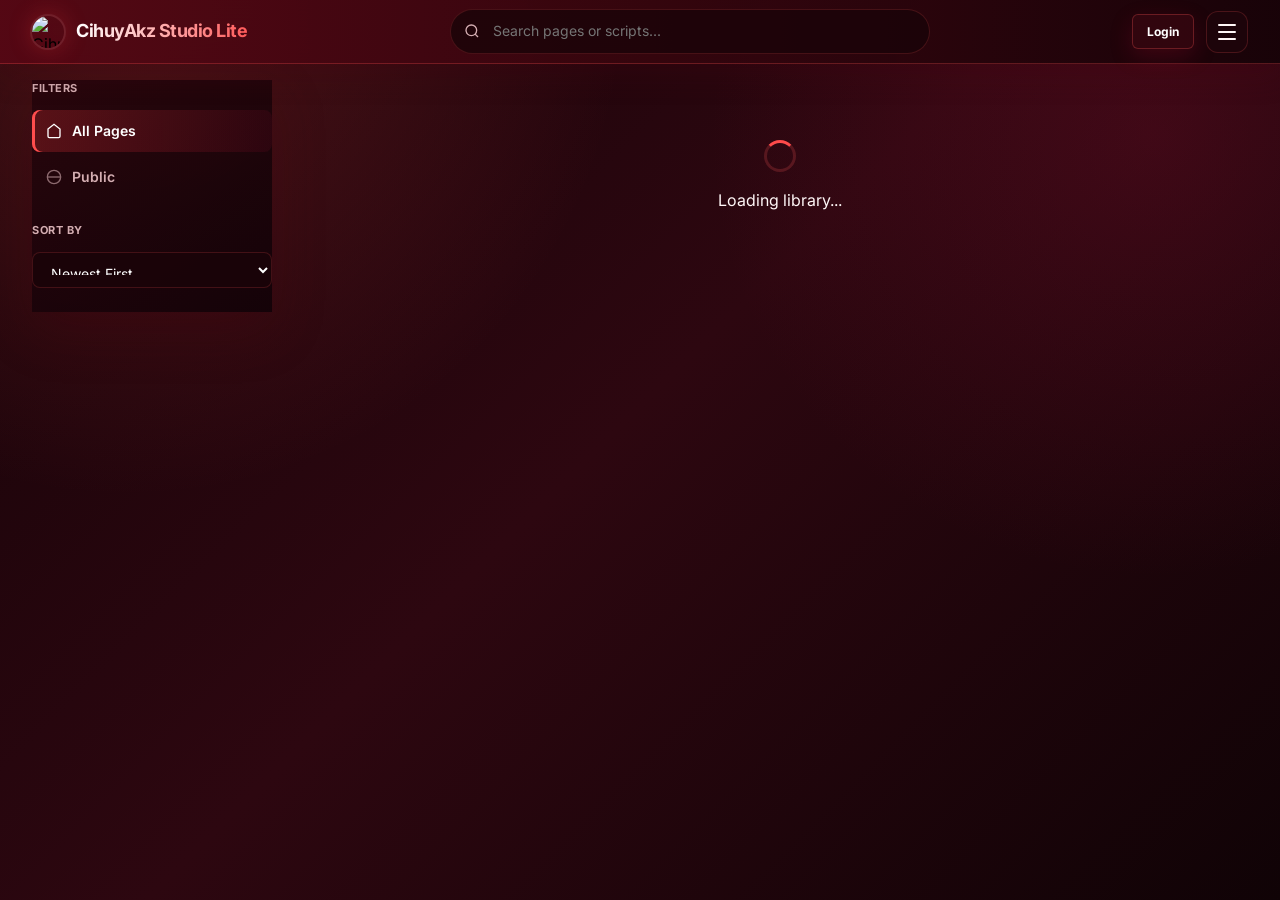
==== index.html @ 49415790 "Extract ZIP and flatten" ====
<!DOCTYPE html>
<html lang="en">
<head>
    <meta charset="UTF-8">
    <meta name="viewport" content="width=device-width, initial-scale=1.0">
    <script src="access-gate.js"></script>
    <title>CihuyAkz Studio Lite</title>
    <link rel="icon" type="image/svg+xml" href="assets/favicon.ico" type="image/x-icon">
    <link rel="stylesheet" href="style.css?v=20261015-category-pages">
    <link rel="stylesheet" href="https://cdnjs.cloudflare.com/ajax/libs/animate.css/4.1.1/animate.min.css"/>
    <link href="https://fonts.googleapis.com/css2?family=Inter:wght@400;500;600;700&display=swap" rel="stylesheet">
    <link rel="stylesheet" href="https://cdnjs.cloudflare.com/ajax/libs/nprogress/0.2.0/nprogress.min.css">
    <link rel="stylesheet" type="text/css" href="https://cdn.jsdelivr.net/npm/toastify-js/src/toastify.min.css">
    <link rel="stylesheet" href="https://cdn.jsdelivr.net/npm/sweetalert2@11/dist/sweetalert2.min.css">
    
    <link rel="stylesheet" href="https://cdnjs.cloudflare.com/ajax/libs/codemirror/5.65.13/codemirror.min.css">
    
</head>
<body>
    <nav class="navbar animate__animated animate__fadeInDown">
        <div class="nav-content">
            <div class="nav-left">
                <button class="brand" onclick="navigate('')" style="background:none;border:none;padding:0;cursor:pointer">
                    <img src="assets/cihuyakz-icon.png" class="nav-icon" alt="CihuyAkz Studio Lite">
                    <span class="nav-title">CihuyAkz Studio Lite</span>
                </button>
            </div>
            
            <div class="nav-center">
                <div class="search-wrapper">
                    <svg class="search-icon" width="16" height="16" viewBox="0 0 24 24" fill="none" stroke="currentColor" stroke-width="2">
                        <circle cx="11" cy="11" r="8"></circle>
                        <path d="m21 21-4.35-4.35"></path>
                    </svg>
                    <input type="text" id="search" placeholder="Search pages or scripts..." aria-label="Search pages or scripts">
                </div>
            </div>

            <div class="nav-right">
                <div id="auth-section">
                    <button class="btn btn-secondary btn-sm" onclick="app.toggleLoginModal()">Login</button>
                </div>
                <div id="user-section" style="display:none"></div>
                <div class="category-menu-wrap">
                    <button type="button" class="category-menu-toggle" id="category-menu-toggle" aria-label="Open category menu" aria-expanded="false" aria-controls="category-menu" onclick="toggleCategoryMenu()">
                        <span></span>
                        <span></span>
                        <span></span>
                    </button>
                    <nav class="category-menu" id="category-menu" aria-label="Website categories" hidden>
                        <div class="category-menu-heading">Categories</div>
                        <button type="button" class="category-menu-item" onclick="closeCategoryMenu(); navigate('')">
                            <svg width="18" height="18" viewBox="0 0 24 24" fill="none" stroke="currentColor" stroke-width="1.8" aria-hidden="true">
                                <path d="M4 5h16M4 12h16M4 19h10"></path>
                            </svg>
                            <span>Scripts</span>
                        </button>
                        <button type="button" class="category-menu-item" onclick="closeCategoryMenu(); navigate('website')">
                            <svg width="18" height="18" viewBox="0 0 24 24" fill="none" stroke="currentColor" stroke-width="1.8" aria-hidden="true">
                                <circle cx="12" cy="12" r="9"></circle>
                                <path d="M3 12h18M12 3a15 15 0 0 1 0 18M12 3a15 15 0 0 0 0 18"></path>
                            </svg>
                            <span>Website</span>
                        </button>
                        <button type="button" class="category-menu-item" onclick="closeCategoryMenu(); navigate('admin')">
                            <svg width="18" height="18" viewBox="0 0 24 24" fill="none" stroke="currentColor" stroke-width="1.8" aria-hidden="true">
                                <rect x="3" y="4" width="18" height="16" rx="2"></rect>
                                <circle cx="9" cy="10" r="2.5"></circle>
                                <path d="M5 17c.8-2 2.1-3 4-3s3.2 1 4 3M15 9h3M15 13h3"></path>
                            </svg>
                            <span>Admin</span>
                        </button>
                    </nav>
                </div>
            </div>
        </div>
    </nav>
    
    <div id="login-modal" class="modal-overlay animate__animated animate__fadeIn" style="display:none" onclick="if(event.target===this) app.toggleLoginModal()">
        <div class="modal animate__animated animate__zoomIn">
            <div class="modal-header">
                <h3>Login CihuyAkz</h3>
                <button class="close-btn" onclick="app.toggleLoginModal()">×</button>
            </div>
            <div class="modal-body">
                <div class="form-group">
                    <label>GitHub Token</label>
                    <input type="password" id="auth-token" class="input-field" placeholder="ghp_..." autocomplete="off" onkeypress="if(event.key==='Enter') app.login()">
                </div>
                <div id="login-error" role="alert" aria-live="polite" style="color:var(--color-danger);font-size:13px;margin:16px 0;text-align:center;display:none"></div>
                <button class="btn btn-full" onclick="app.login()">Login</button>
            </div>
        </div>
    </div>

    <div class="container">
        <div id="view-home" class="view-section animate__animated animate__fadeIn" style="display:block">
            <div class="content-wrapper">
                <aside class="sidebar">
                    <div class="sidebar-section">
                        <h3 class="sidebar-title">Filters</h3>
                        <div class="sidebar-links">
                            <a href="#" class="sidebar-link active" data-filter="all" onclick="event.preventDefault(); app.filterCategory('all', event)">
                                <svg width="16" height="16" viewBox="0 0 24 24" fill="none" stroke="currentColor" stroke-width="2">
                                    <path d="M3 9l9-7 9 7v11a2 2 0 0 1-2 2H5a2 2 0 0 1-2-2z"></path>
                                </svg>
                                All Pages
                            </a>
                            <a href="#" class="sidebar-link" data-filter="public" onclick="event.preventDefault(); app.filterCategory('public', event)">
                                <svg width="16" height="16" viewBox="0 0 24 24" fill="none" stroke="currentColor" stroke-width="2">
                                    <circle cx="12" cy="12" r="10"></circle>
                                    <path d="M2 12h20"></path>
                                </svg>
                                Public
                            </a>
                            <a href="#" class="sidebar-link" id="private-filter" style="display:none" data-filter="private" onclick="event.preventDefault(); app.filterCategory('private', event)">
                                <svg width="16" height="16" viewBox="0 0 24 24" fill="none" stroke="currentColor" stroke-width="2">
                                    <rect x="3" y="11" width="18" height="11" rx="2" ry="2"></rect>
                                    <path d="M7 11V7a5 5 0 0 1 10 0v4"></path>
                                </svg>
                                Private
                            </a>
                            <a href="#" class="sidebar-link" id="unlisted-filter" style="display:none" data-filter="unlisted" onclick="event.preventDefault(); app.filterCategory('unlisted', event)">
                                <svg width="16" height="16" viewBox="0 0 24 24" fill="none" stroke="currentColor" stroke-width="2">
                                    <path d="M13 2H6a2 2 0 0 0-2 2v16a2 2 0 0 0 2 2h12a2 2 0 0 0 2-2V9z"></path>
                                    <polyline points="13 2 13 9 20 9"></polyline>
                                    <line x1="16" y1="13" x2="8" y2="13"></line>
                                    <line x1="16" y1="17" x2="8" y2="17"></line>
                                    <polyline points="10 9 9 9 8 9"></polyline>
                                </svg>
                                Unlisted
                            </a>
                        </div>
                    </div>
                    <div class="sidebar-section sidebar-sort">
                        <h3 class="sidebar-title">Sort By</h3>
                        <select class="input-field select-sm" id="sort-select" onchange="app.setSort(this.value)">
                            <option value="newest">Newest First</option>
                            <option value="oldest">Oldest First</option>
                            <option value="alpha">A-Z</option>
                            <option value="updated">Recently Updated</option>
                        </select>
                    </div>
                </aside>
                
                <main class="main-content">
                    <div class="script-grid" id="script-list">
                        <div style="text-align:center;padding:60px 0;grid-column:1/-1">
                            <div class="spinner"></div>
                            <p>Loading library...</p>
                        </div>
                    </div>
                </main>
            </div>
        </div>

        <div id="view-website" class="view-section animate__animated animate__fadeIn" style="display:none">
            <section class="website-category-page">
                <div class="website-category-heading">
                    <div class="website-category-icon" aria-hidden="true">
                        <svg width="30" height="30" viewBox="0 0 24 24" fill="none" stroke="currentColor" stroke-width="1.7">
                            <circle cx="12" cy="12" r="9"></circle>
                            <path d="M3 12h18M12 3a15 15 0 0 1 0 18M12 3a15 15 0 0 0 0 18"></path>
                        </svg>
                    </div>
                    <span class="website-category-eyebrow">Category</span>
                    <h1>Website</h1>
                    <p>Website yang kamu tambahkan nanti akan ditampilkan di sini.</p>
                </div>
                <div class="website-category-empty">
                    <div class="website-empty-mark" aria-hidden="true">
                        <svg width="25" height="25" viewBox="0 0 24 24" fill="none" stroke="currentColor" stroke-width="1.7">
                            <rect x="3" y="4" width="18" height="15" rx="2"></rect>
                            <path d="M3 9h18M8 22h8M12 19v3"></path>
                        </svg>
                    </div>
                    <h2>Belum ada website</h2>
                    <p>Bagian ini sudah disiapkan untuk website yang akan kamu upload nanti.</p>
                    <!-- Add website cards or links here when website projects are ready. -->
                </div>
                <button type="button" class="btn btn-secondary website-back-button" onclick="navigate('')">Kembali ke Scripts</button>
            </section>
        </div>

        <div id="view-admin" class="view-section animate__animated animate__fadeIn" style="display:none">
            <div class="admin-topbar">
                <div class="admin-topbar-left">
                    <button class="btn-back" onclick="navigate('')">
                        <svg width="16" height="16" viewBox="0 0 24 24" fill="none" stroke="currentColor" stroke-width="2">
                            <path d="M19 12H5M12 19l-7-7 7-7"/>
                        </svg>
                        Back to Site
                    </button>
                    <div class="admin-context">
                        <span class="admin-eyebrow">Workspace</span>
                        <span class="admin-context-title">Content Management</span>
                    </div>
                </div>
                <div class="admin-topbar-actions">
                    <span class="admin-session-label">
                        <span class="admin-session-dot"></span>
                        <span>Authenticated</span>
                    </span>
                    <button class="btn btn-secondary btn-sm" onclick="app.logout()">
                        <svg width="14" height="14" viewBox="0 0 24 24" fill="none" stroke="currentColor" stroke-width="2">
                            <path d="M9 21H5a2 2 0 0 1-2-2V5a2 2 0 0 1 2-2h4"></path>
                            <polyline points="16 17 21 12 16 7"></polyline>
                            <line x1="21" y1="12" x2="9" y2="12"></line>
                        </svg>
                        Sign Out
                    </button>
                </div>
            </div>

            <div class="admin-panel">
                <header class="admin-hero">
                    <div>
                        <span class="admin-kicker">Admin Console</span>
                        <h1>Manage your script library</h1>
                        <p>Create pages, organize multiple scripts under one URL, and keep publishing controls in one place.</p>
                    </div>
                    <div class="admin-hero-meta">
                        <div class="admin-user-card">
                            <div class="admin-user-avatar">CA</div>
                            <div>
                                <strong>CihuyAkz</strong>
                                <span>GitHub Publisher</span>
                            </div>
                        </div>
                    </div>
                </header>

                <div class="admin-stats" id="admin-stats">
                    <div class="admin-stat-card">
                        <span>Pages</span>
                        <strong id="admin-page-count">—</strong>
                        <small>Published content pages</small>
                    </div>
                    <div class="admin-stat-card">
                        <span>Scripts</span>
                        <strong id="admin-script-count">—</strong>
                        <small>Scripts across all pages</small>
                    </div>
                    <div class="admin-stat-card">
                        <span>Bots</span>
                        <strong id="admin-bot-count">—</strong>
                        <small>Discord automation posts</small>
                    </div>
                </div>

                <div class="admin-nav-row">
                    <div class="tab-switcher admin-tab-switcher">
                        <button class="tab-btn active" data-admin-tab="list" onclick="app.switchAdminTab('list')">
                            <svg width="15" height="15" viewBox="0 0 24 24" fill="none" stroke="currentColor" stroke-width="2">
                                <path d="M4 5h16M4 12h16M4 19h10"></path>
                            </svg>
                            Pages
                        </button>
                        <button class="tab-btn" data-admin-tab="create" onclick="app.switchAdminTab('create')">
                            <svg width="15" height="15" viewBox="0 0 24 24" fill="none" stroke="currentColor" stroke-width="2">
                                <path d="M12 5v14M5 12h14"></path>
                            </svg>
                            Create Page
                        </button>
                        <button class="tab-btn" data-admin-tab="bots" onclick="app.switchAdminTab('bots')">
                            <svg width="15" height="15" viewBox="0 0 24 24" fill="none" stroke="currentColor" stroke-width="2">
                                <circle cx="12" cy="12" r="9"></circle>
                                <path d="M12 8v4l3 2"></path>
                            </svg>
                            Bots
                        </button>
                    </div>
                    <div class="admin-nav-note">Use one page for multiple related scripts.</div>
                </div>

                <div id="admin-tab-editor" class="admin-tab" style="display:none">
                    <div class="editor-container admin-editor">
                        <div class="editor-topline">
                            <div>
                                <span class="section-kicker">Page Editor</span>
                                <h2 id="editor-heading">Create New Page</h2>
                                <p class="editor-subtitle">Set the page title, then add as many named scripts as you need.</p>
                            </div>
                            <div class="editor-badge">Multi-script publishing</div>
                        </div>

                        <div class="page-form-grid">
                            <div class="form-group form-group-flex">
                                <label for="edit-page-title">Page Title</label>
                                <input type="text" id="edit-page-title" class="input-field" placeholder="e.g. Combat Systems">
                                <small class="field-hint">This is the public page title and URL identity.</small>
                            </div>
                            <div class="form-group">
                                <label for="edit-visibility">Visibility</label>
                                <select id="edit-visibility" class="input-field">
                                    <option value="PUBLIC">Public</option>
                                    <option value="PRIVATE">Private</option>
                                    <option value="UNLISTED">Unlisted</option>
                                </select>
                                <small class="field-hint">Controls whether this page appears in the library.</small>
                            </div>
                            <div class="form-group page-description-field">
                                <label for="edit-desc">Page Description</label>
                                <textarea id="edit-desc" class="input-field" rows="3" placeholder="Explain what this page contains..."></textarea>
                            </div>
                        </div>

                        <div class="script-builder-header">
                            <div>
                                <span class="section-kicker">Script Collection</span>
                                <h3>Scripts on this page <span id="script-count-label">1 script</span></h3>
                            </div>
                            <button class="btn btn-secondary add-script-btn" onclick="app.addScriptBlock()">
                                <svg width="15" height="15" viewBox="0 0 24 24" fill="none" stroke="currentColor" stroke-width="2">
                                    <path d="M12 5v14M5 12h14"></path>
                                </svg>
                                Add Script
                            </button>
                        </div>

                        <div id="script-builder" class="script-builder"></div>

                        <div class="editor-footer">
                            <div class="editor-footer-note">
                                <span class="editor-note-dot"></span>
                                Each script gets its own raw file while sharing the same page URL.
                            </div>
                            <div class="action-buttons">
                                <button class="btn btn-secondary" onclick="app.switchAdminTab('list')">Cancel</button>
                                <button class="btn btn-primary" onclick="app.savePage()">Publish Page</button>
                            </div>
                        </div>
                    </div>
                </div>

                <div id="admin-tab-list" class="admin-tab" style="display:block">
                    <div class="admin-list-header modern-list-header">
                        <div>
                            <span class="section-kicker">Library</span>
                            <h2>Published Pages</h2>
                        </div>
                        <div class="admin-list-header-actions">
                            <span id="total-stats">Loading...</span>
                            <button class="btn btn-sm" onclick="app.switchAdminTab('create')">
                                <svg width="13" height="13" viewBox="0 0 24 24" fill="none" stroke="currentColor" stroke-width="2">
                                    <path d="M12 5v14M5 12h14"></path>
                                </svg>
                                New Page
                            </button>
                        </div>
                    </div>
                    <div id="admin-list"></div>
                </div>

                <div id="admin-tab-bots" class="admin-tab" style="display:none">
                    <div class="admin-list-header modern-list-header">
                        <div>
                            <span class="section-kicker">Automation</span>
                            <h2>Bot Posts</h2>
                        </div>
                        <button class="btn btn-sm" onclick="app.switchAdminTab('create-bot')">
                            <svg width="12" height="12" viewBox="0 0 24 24" fill="none" stroke="currentColor" stroke-width="2">
                                <path d="M12 5v14M5 12h14"></path>
                            </svg>
                            Create Bot
                        </button>
                    </div>
                    <div id="bots-list"></div>
                </div>

                <div id="admin-tab-bot-editor" class="admin-tab" style="display:none">
                    <div class="bot-form-container">
                        <div class="editor-topline">
                            <div>
                                <span class="section-kicker">Automation</span>
                                <h2 id="bot-editor-heading">Create New Bot</h2>
                                <p class="editor-subtitle">Prepare a Discord post or schedule it for later.</p>
                            </div>
                        </div>
                        <div class="form-group">
                            <label for="bot-title">Post Title</label>
                            <input type="text" id="bot-title" class="input-field" placeholder="Thread title for Discord">
                        </div>
                        <div class="form-group">
                            <label for="bot-message">Message Content</label>
                            <textarea id="bot-message" class="input-field" rows="4" placeholder="Message to send to Discord"></textarea>
                        </div>
                        <div class="form-group schedule-toggle-row">
                            <label class="toggle-field">
                                <input type="checkbox" id="bot-schedule" onchange="app.toggleScheduleFields()">
                                <span class="toggle-ui"></span>
                                <span>
                                    <strong>Schedule Post</strong>
                                    <small>Send automatically at a specific time.</small>
                                </span>
                            </label>
                        </div>
                        <div id="schedule-fields" class="schedule-fields">
                            <div class="form-group">
                                <label for="bot-schedule-time">Scheduled Time</label>
                                <input type="datetime-local" id="bot-schedule-time" class="input-field">
                            </div>
                            <div class="form-group">
                                <label for="bot-timezone">Timezone</label>
                                <select id="bot-timezone" class="input-field">
                                    <option value="UTC">UTC</option>
                                    <option value="America/New_York">Eastern Time (ET)</option>
                                    <option value="America/Chicago">Central Time (CT)</option>
                                    <option value="America/Denver">Mountain Time (MT)</option>
                                    <option value="America/Los_Angeles">Pacific Time (PT)</option>
                                    <option value="Europe/London">London (GMT)</option>
                                    <option value="Europe/Paris">Paris (CET)</option>
                                    <option value="Asia/Tokyo">Tokyo (JST)</option>
                                    <option value="Australia/Sydney">Sydney (AEST)</option>
                                    <option value="Asia/Jakarta">Jakarta (WIB)</option>
                                </select>
                            </div>
                        </div>
                        <div class="bot-actions">
                            <div class="action-buttons">
                                <button class="btn btn-secondary" onclick="app.switchAdminTab('bots')">Cancel</button>
                                <button class="btn btn-primary" onclick="app.saveBot()">Send Bot</button>
                            </div>
                        </div>
                    </div>
                </div>
            </div>
        </div>
    </div>
    
    <script src="https://cdn.jsdelivr.net/npm/sweetalert2@11"></script>
    <script type="text/javascript" src="https://cdn.jsdelivr.net/npm/toastify-js"></script>
    <script src="https://cdnjs.cloudflare.com/ajax/libs/nprogress/0.2.0/nprogress.min.js"></script>
    <script src="https://cdnjs.cloudflare.com/ajax/libs/codemirror/5.65.13/codemirror.min.js"></script>
    <script src="https://cdnjs.cloudflare.com/ajax/libs/codemirror/5.65.13/mode/lua/lua.min.js"></script>
    <script>
        function toggleCategoryMenu() {
            const menu = document.getElementById('category-menu');
            const toggle = document.getElementById('category-menu-toggle');
            const isOpening = menu.hidden;
            menu.hidden = !isOpening;
            toggle.setAttribute('aria-expanded', String(isOpening));
            toggle.setAttribute('aria-label', isOpening ? 'Close category menu' : 'Open category menu');
        }

        function closeCategoryMenu() {
            const menu = document.getElementById('category-menu');
            const toggle = document.getElementById('category-menu-toggle');
            if (!menu || !toggle) return;
            menu.hidden = true;
            toggle.setAttribute('aria-expanded', 'false');
            toggle.setAttribute('aria-label', 'Open category menu');
        }

        document.addEventListener('click', function (event) {
            if (!event.target.closest('.category-menu-wrap')) closeCategoryMenu();
        });

        document.addEventListener('keydown', function (event) {
            if (event.key === 'Escape') closeCategoryMenu();
        });
    </script>
    <script src="app.js?v=20261015-category-pages"></script>
    <script defer src='https://static.cloudflareinsights.com/beacon.min.js' data-cf-beacon='{"token": "468b54ebf85b4f809e3ba2eda2d74612"}'></script></body>
</html>
---- style.css ----
:root {
    --bg-primary: #080304;
    --bg-secondary: #19070a;
    --surface: rgba(24, 7, 10, 0.88);
    --surface-hover: rgba(52, 10, 16, 0.94);
    --color-primary: #ff3b3b;
    --color-primary-hover: #dc2626;
    --color-primary-dim: rgba(255, 59, 59, 0.14);
    --color-border: rgba(255, 72, 72, 0.22);
    --color-text: #ffffff;
    --color-text-muted: #a0a0a0;
    --color-danger: #ef4444;
    --color-danger-hover: #dc2626;
    --shadow-sm: 0 1px 2px rgba(0,0,0,0.5);
    --shadow-md: 0 8px 24px rgba(255, 40, 40, 0.12);
}

::-webkit-scrollbar {
    width: 8px;
    height: 8px;
}

::-webkit-scrollbar-track {
    background: var(--bg-primary);
    border-radius: 4px;
}

::-webkit-scrollbar-thumb {
    background: var(--color-border);
    border-radius: 4px;
}

::-webkit-scrollbar-thumb:hover {
    background: var(--color-primary);
    cursor: pointer;
}

*, *::before, *::after { 
    box-sizing: border-box;
    margin: 0; 
    padding: 0; 
}

body {
    background: var(--bg-primary);
    color: var(--color-text);
    font-family: 'Inter', sans-serif;
    line-height: 1.6;
    min-height: 100vh;
    -webkit-font-smoothing: antialiased;
    scroll-behavior: smooth;
}

:focus-visible {
    outline: 2px solid var(--color-primary);
    outline-offset: 2px;
}

*:focus:not(:focus-visible) {
    outline: none;
}

img, picture, video, canvas, svg { 
    display: block;
    max-width: 100%; 
}

input, button, textarea, select { 
    font: inherit; 
}

.btn[disabled] {
    opacity: 0.5;
    cursor: not-allowed;
    transform: none !important;
}

.input-field:disabled {
    opacity: 0.5;
    cursor: not-allowed;
}

.script-card, .admin-item, .btn, .stat-card {
    will-change: transform;
    backface-visibility: hidden;
    transform: translateZ(0);
}

.navbar {
    position: fixed; 
    top: 0; 
    width: 100%; 
    height: 64px;
    background: rgba(0,0,0,0.85); 
    backdrop-filter: blur(16px);
    -webkit-backdrop-filter: blur(16px);
    border-bottom: 1px solid var(--color-border); 
    z-index: 1000;
}

@supports not (backdrop-filter: blur(16px)) {
    .navbar { background: rgba(0,0,0,0.95); }
}

.nav-content {
    max-width: 1400px; 
    margin: 0 auto; 
    height: 100%; 
    padding: 0 32px;
    display: flex; 
    align-items: center;
    justify-content: space-between;
}

.nav-left { flex: 0 0 auto; }

.brand { 
    display: flex;
    align-items: center; 
    gap: 12px; 
    cursor: pointer;
    transition: 0.2s;
    background: none;
    border: none;
    padding: 0;
}

.brand:hover { opacity: 0.8; }

.nav-icon { 
    width: 32px; 
    height: 32px; 
    border-radius: 50%;
    object-fit: cover;
}

.nav-title { 
    font-weight: 700; 
    font-size: 18px; 
    letter-spacing: -0.5px; 
    display: block !important; 
    visibility: visible !important;
    opacity: 1 !important;
    color: #ffffff;
}

.nav-center { 
    flex: 1; 
    display: flex; 
    justify-content: center; 
    padding: 0 32px;
}

.search-wrapper { 
    position: relative; 
    width: 100%; 
    max-width: 480px; 
}

.search-icon { 
    position: absolute;
    left: 14px; 
    top: 50%; 
    transform: translateY(-50%); 
    color: var(--color-text-muted);
    pointer-events: none;
}

#search {
    width: 100%; 
    background: var(--surface);
    border: 1px solid var(--color-border);
    color: var(--color-text); 
    padding: 10px 16px 10px 42px; 
    border-radius: 99px;
    font-size: 14px; 
    transition: 0.2s;
}

#search:focus { 
    border-color: var(--color-primary); 
    background: var(--bg-secondary); 
}

.nav-right { 
    flex: 0 0 auto;
    display: flex; 
    gap: 12px; 
    align-items: center; 
}

.container {
    max-width: 1400px; 
    margin: 80px auto 40px; 
    padding: 0 32px;
    min-height: calc(100vh - 120px);
}

.content-wrapper { 
    display: grid; 
    grid-template-columns: 240px 1fr; 
    gap: 40px;
}

.sidebar { 
    position: sticky; 
    top: 100px; 
    height: fit-content; 
}

.sidebar-section { margin-bottom: 24px; }

.sidebar-title { 
    font-size: 11px; 
    font-weight: 700; 
    color: var(--color-text-muted); 
    text-transform: uppercase; 
    margin-bottom: 12px;
    letter-spacing: 0.5px;
}

.sidebar-link {
    display: flex;
    align-items: center;
    gap: 10px;
    padding: 10px 14px; 
    color: var(--color-text-muted); 
    text-decoration: none;
    font-size: 14px;
    font-weight: 600; 
    border-radius: 8px; 
    margin-bottom: 4px; 
    transition: 0.2s;
}

.sidebar-link svg { opacity: 0.6; }
.sidebar-link:hover { color: var(--color-text); background: var(--surface); }
.sidebar-link.active { color: var(--color-primary); background: var(--color-primary-dim); }
.sidebar-link.active svg { opacity: 1; }

.select-sm {
    padding: 8px 12px;
    font-size: 13px;
    height: 36px;
}

.script-grid { 
    display: grid; 
    grid-template-columns: repeat(auto-fill, minmax(280px, 1fr)); 
    gap: 16px;
}

.script-card {
    background: var(--surface); 
    border: 1px solid var(--color-border); 
    border-radius: 12px;
    padding: 24px; 
    cursor: pointer;
    transition: all 0.2s ease; 
    display: flex; 
    flex-direction: column;
}

.script-card:hover { 
    transform: translateY(-2px); 
    border-color: var(--color-primary);
    box-shadow: var(--shadow-md);
}

.card-header-section { 
    display: flex; 
    justify-content: space-between; 
    align-items: flex-start; 
    margin-bottom: 8px;
    gap: 12px;
}

.script-title { 
    font-size: 16px; 
    font-weight: 700; 
    color: #fff; 
    word-break: break-word;
    line-height: 1.4;
}

.card-meta { 
    margin-top: auto; 
    padding-top: 12px;
    font-size: 12px; 
    color: var(--color-text-muted); 
    display: flex; 
    justify-content: space-between; 
    align-items: center;
}

.badge { 
    font-size: 10px; 
    font-weight: 800; 
    padding: 4px 8px; 
    border-radius: 6px; 
    text-transform: uppercase;
    white-space: nowrap;
}

.badge-sm { font-size: 9px; padding: 3px 6px; }
.badge-public { background: var(--color-primary); color: #000; }
.badge-private { background: var(--surface-hover); color: var(--color-text-muted); border: 1px solid var(--color-border); }
.badge-unlisted { background: #f59e0b; color: #000; }

.script-header-lg { 
    display: flex; 
    justify-content: space-between;
    align-items: flex-start; 
    margin-bottom: 24px; 
    flex-wrap: wrap; 
    gap: 16px; 
}

.script-header-lg h1 { 
    font-size: 32px; 
    letter-spacing: -1px;
    line-height: 1.2; 
    margin-bottom: 12px;
    font-weight: 800;
}

.meta-row { display: flex; gap: 12px; flex-wrap: wrap; }

.meta-badge {
    font-size: 13px; 
    color: var(--color-text-muted); 
    background: var(--surface);
    padding: 6px 12px; 
    border-radius: 6px; 
    border: 1px solid var(--color-border);
    display: inline-flex; 
    align-items: center; 
    gap: 6px;
}

.script-description { 
    color: var(--color-text-muted); 
    margin-bottom: 32px; 
    font-size: 15px; 
    max-width: 800px;
    line-height: 1.7; 
}

.code-box { 
    background: var(--surface); 
    border: 1px solid var(--color-border); 
    border-radius: 12px; 
    overflow: hidden;
}

.toolbar {
    background: var(--bg-secondary); 
    border-bottom: 1px solid var(--color-border);
    padding: 14px 20px; 
    display: flex; 
    justify-content: space-between; 
    align-items: center;
    flex-wrap: wrap; 
    gap: 12px;
}

.toolbar-right { display: flex; gap: 8px; }

.file-info { 
    font-size: 13px; 
    color: var(--color-text-muted); 
    font-family: 'Courier New', monospace;
}

pre { 
    margin: 0; 
    padding: 24px; 
    overflow-x: auto; 
    background: #000000 !important;
}

code { 
    font-family: 'Courier New', monospace; 
    font-size: 13px; 
    text-shadow: none !important;
    line-height: 1.6;
    tab-size: 2;
    -moz-tab-size: 2;
    -o-tab-size: 2;
}

.admin-panel { 
    max-width: 900px; 
    margin: 0 auto;
}

.admin-top-controls {
    display: flex;
    justify-content: space-between;
    align-items: center;
    margin-bottom: 32px;
    padding-bottom: 20px;
    border-bottom: 1px solid var(--color-border);
}

.btn-back {
    display: flex;
    align-items: center;
    gap: 8px;
    background: none;
    border: none;
    color: var(--color-text-muted);
    cursor: pointer;
    font-weight: 600;
    font-size: 14px;
    padding: 8px 12px;
    border-radius: 6px;
    transition: 0.2s;
}

.btn-back:hover {
    color: var(--color-text);
    background: var(--surface);
}

.admin-header-flex { 
    display: flex;
    justify-content: space-between; 
    align-items: center; 
    margin-bottom: 30px; 
    border-bottom: 1px solid var(--color-border); 
    padding-bottom: 20px; 
    flex-wrap: wrap; 
    gap: 16px;
}

.admin-header-flex h2 {
    font-size: 24px;
    font-weight: 800;
}

.tab-switcher { 
    background: var(--bg-secondary); 
    padding: 4px;
    border-radius: 8px; 
    border: 1px solid var(--color-border); 
    display: flex; 
    gap: 4px; 
}

.tab-btn { 
    background: transparent; 
    border: none;
    color: var(--color-text-muted); 
    padding: 8px 14px; 
    border-radius: 6px; 
    cursor: pointer; 
    font-weight: 600; 
    font-size: 13px; 
    transition: 0.2s;
    display: flex;
    align-items: center;
    gap: 6px;
}

.tab-btn:hover { color: #fff; }
.tab-btn.active { background: var(--surface); color: #fff; box-shadow: var(--shadow-sm); }

.modal-overlay { 
    position: fixed; 
    inset: 0; 
    background: rgba(0,0,0,0.8); 
    display: flex; 
    align-items: center; 
    justify-content: center; 
    z-index: 2000;
    backdrop-filter: blur(5px); 
    padding: 20px;
    overflow-y: auto;
}

.modal { 
    background: var(--surface); 
    border: 1px solid var(--color-border); 
    border-radius: 16px;
    width: 100%; 
    max-width: 400px; 
    padding: 28px; 
    max-height: 90vh;
    overflow-y: auto;
    margin: auto;
}

.modal-header { 
    display: flex;
    justify-content: space-between; 
    align-items: center;
    margin-bottom: 24px; 
}

.modal-header h3 {
    font-size: 20px;
    font-weight: 700;
    color: var(--color-primary);
}

.close-btn { 
    background: none; 
    border: none; 
    color: var(--color-text-muted); 
    font-size: 28px; 
    cursor: pointer; 
    padding: 0;
    width: 32px;
    height: 32px;
    display: flex;
    align-items: center;
    justify-content: center;
    border-radius: 6px;
    line-height: 1; 
    transition: 0.2s;
}

.close-btn:hover { color: #fff; background: var(--surface-hover); }

.editor-container, .bot-form-container {
    background: var(--surface);
    padding: 32px;
    border-radius: 12px;
    border: 1px solid var(--color-border);
    margin-top: 24px;
}

.editor-container h3 {
    margin-bottom: 24px;
    font-size: 20px;
    font-weight: 700;
}

.form-row {
    display: flex;
    gap: 16px;
    margin-bottom: 20px;
    flex-wrap: wrap;
}

.form-group {
    display: flex;
    flex-direction: column;
    gap: 8px;
    min-width: 140px;
}

.form-group-flex {
    flex: 1;
    min-width: 200px;
}

.form-group label {
    font-size: 12px;
    font-weight: 700;
    color: var(--color-text-muted);
    text-transform: uppercase;
    letter-spacing: 0.5px;
}

.input-field { 
    width: 100%; 
    padding: 12px 14px; 
    background: var(--bg-secondary);
    border: 1px solid var(--color-border); 
    color: #fff; 
    border-radius: 8px; 
    font-family: inherit; 
    font-size: 14px; 
    transition: 0.2s;
}

.input-field:focus { 
    border-color: var(--color-primary);
    box-shadow: 0 0 0 3px var(--color-primary-dim);
}

.input-field::placeholder {
    color: var(--color-text-muted);
    opacity: 0.5;
}

textarea.input-field { 
    resize: vertical; 
    min-height: 120px;
}

/* CodeMirror AMOLED Integration */
.CodeMirror {
    background: #000000 !important;
    border: 1px solid var(--color-border);
    border-radius: 8px;
    font-family: 'Courier New', monospace;
    font-size: 14px;
    height: 400px !important;
    color: #fff;
}
.CodeMirror-gutters {
    background: #050505 !important;
    border-right: 1px solid var(--color-border) !important;
}

.editor-actions, .bot-actions {
    display: flex;
    justify-content: space-between;
    align-items: center;
    margin-top: 24px;
    flex-wrap: wrap;
    gap: 12px;
}

.action-buttons { display: flex; gap: 12px; }

.btn {
    background: var(--color-primary); 
    color: #000; 
    border: none; 
    padding: 10px 18px;
    border-radius: 6px; 
    font-weight: 700; 
    cursor: pointer;
    display: inline-flex;
    align-items: center; 
    justify-content: center; 
    gap: 8px; 
    font-size: 13px; 
    transition: 0.2s; 
    text-decoration: none;
}

.btn:hover { background: var(--color-primary-hover); transform: scale(1.02); }
.btn-secondary { background: transparent; border: 1px solid var(--color-border); color: #fff; }
.btn-secondary:hover { border-color: var(--color-text-muted); background: var(--surface); }
.btn-delete { background: var(--color-danger) !important; color: white !important; border: 1px solid var(--color-danger) !important; }
.btn-delete:hover { background: var(--color-danger-hover) !important; border-color: var(--color-danger-hover) !important; }
.btn-sm { padding: 7px 14px; font-size: 12px; }
.btn-full { width: 100%; margin-top: 10px; }
.btn:active { transform: scale(0.98); }

.admin-list-header {
    display: flex;
    justify-content: space-between;
    align-items: center;
    margin-bottom: 20px;
}

.admin-list-header h3 { font-size: 18px; font-weight: 700; }
.admin-list-header span { color: var(--color-text-muted); font-size: 14px; }

.admin-item {
    position: relative;
    padding: 20px;
    background: var(--bg-secondary);
    border-radius: 10px;
    cursor: pointer;
    margin-bottom: 12px;
    display: flex;
    justify-content: space-between;
    align-items: center;
    border: 1px solid transparent;
    transition: transform 0.3s ease, opacity 0.3s ease, background-color 0.3s ease;
    touch-action: pan-y;
    user-select: none;
    -webkit-user-select: none;
}

.admin-item:hover { 
    border-color: var(--color-border); 
    background: var(--surface);
    transform: translateX(4px);
}

.admin-item-left { flex: 1; }
.admin-item-left strong {
    font-size: 15px;
    font-weight: 600;
    display: block;
    margin-bottom: 8px;
}

.admin-item-right { color: var(--color-text-muted); display: flex; align-items: center; }
.admin-meta { display: flex; align-items: center; gap: 10px; font-size: 13px; }
.text-muted { color: var(--color-text-muted); }
.empty-admin-state { text-align: center; padding: 60px 20px; color: var(--color-text-muted); }

.bot-status { font-size: 10px; padding: 4px 8px; border-radius: 6px; font-weight: 800; text-transform: uppercase; }
.status-scheduled { background: #f59e0b; color: #000; }
.status-sent { background: var(--color-primary); color: #000; }
.status-pending { background: #6b7280; color: #fff; }
.status-cancelled { background: #ef4444; color: #fff; }

.schedule-fields {
    display: none;
    margin-top: 16px;
    padding: 16px;
    background: var(--bg-secondary);
    border-radius: 8px;
    border: 1px solid var(--color-border);
}

.swipe-hint {
    position: absolute;
    right: 20px;
    top: 50%;
    transform: translateY(-50%);
    color: var(--color-danger);
    font-size: 12px;
    opacity: 0;
    transition: opacity 0.3s ease;
    pointer-events: none;
}

.admin-item.swiping .swipe-hint { opacity: 0.7; }
.admin-item.swipe-delete { transform: translateX(300px); opacity: 0; }

.spinner { 
    width: 32px; 
    height: 32px;
    border: 3px solid var(--color-border); 
    border-top-color: var(--color-primary); 
    border-radius: 50%; 
    animation: spin 1s linear infinite; 
    margin: 0 auto 16px;
}

@keyframes spin { to { transform: rotate(360deg); } }

.empty-state { text-align: center; padding: 80px 20px; grid-column: 1/-1; }
.empty-state h2 { color: var(--color-text-muted); font-size: 18px; font-weight: 600; margin-bottom: 8px; }
.empty-state p { color: var(--color-text-muted); font-size: 14px; opacity: 0.7; }

.swal2-popup { background: var(--surface) !important; color: var(--color-text) !important; border: 1px solid var(--color-border) !important; }
.swal2-title { color: var(--color-text) !important; }
.swal2-html-container { color: var(--color-text-muted) !important; }
.swal2-confirm { background: var(--color-primary) !important; color: #000 !important; }
.swal2-cancel { background: transparent !important; border: 1px solid var(--color-border) !important; color: var(--color-text) !important; }

#nprogress .bar { background: var(--color-primary) !important; height: 3px !important; }
#nprogress .peg { box-shadow: 0 0 10px var(--color-primary), 0 0 5px var(--color-primary) !important; }
#nprogress .spinner-icon { border-top-color: var(--color-primary) !important; border-left-color: var(--color-primary) !important; }

.Toastify__toast { background: #111 !important; border: 1px solid var(--color-border); color: #fff; }

/* Responsive adjustments */
@media (max-width: 768px) {
    .content-wrapper { grid-template-columns: 1fr; gap: 24px; }
    .sidebar { display: none; }
    .nav-content { padding: 0 16px; flex-wrap: nowrap; }
    .nav-title { display: block !important; visibility: visible !important; opacity: 1 !important; font-size: 16px; }
    .nav-center { display: flex; padding: 0 12px; flex: 1; max-width: none; }
    .search-wrapper { width: 100%; max-width: none; }
    #search { padding: 8px 12px 8px 36px; font-size: 13px; height: 36px; }
    .search-icon { left: 12px; width: 14px; height: 14px; }
    .nav-right { gap: 8px; }
    .nav-icon { width: 28px; height: 28px; }
    .container { margin-top: 70px; padding: 0 16px; }
    .toolbar { flex-direction: column; align-items: stretch; }
    .toolbar-right { justify-content: space-between; margin-top: 10px; }
    .toolbar-right .btn { flex: 1; }
    .script-grid { grid-template-columns: 1fr; }
    .admin-header-flex { flex-direction: column; align-items: stretch; }
    .tab-switcher { width: 100%; }
    .tab-btn { flex: 1; justify-content: center; }
    .editor-container, .bot-form-container { padding: 20px; }
    .form-row { flex-direction: column; gap: 16px; }
    .editor-actions, .bot-actions { flex-direction: column; align-items: stretch; }
    .action-buttons { width: 100%; flex-direction: column; gap: 8px; }
    .action-buttons .btn { width: 100%; }
    .CodeMirror { height: 300px !important; }
}

@media (orientation: landscape) and (max-height: 500px) {
    .navbar { position: absolute; height: 56px; }
    .container { margin-top: 60px; }
    .modal-overlay { padding: 10px; align-items: flex-start; }
    .modal { max-height: 80vh; margin-top: 20px; margin-bottom: 20px; }
    .CodeMirror { height: 250px !important; }
}


/* CihuyAkz Studio Lite — red gradient theme */
body {
    background:
        radial-gradient(circle at 10% -10%, rgba(255, 32, 32, 0.20), transparent 34%),
        radial-gradient(circle at 90% 10%, rgba(180, 0, 30, 0.18), transparent 30%),
        linear-gradient(135deg, #050203 0%, #170508 48%, #060203 100%);
    background-attachment: fixed;
}

.navbar {
    background:
        linear-gradient(90deg, rgba(12, 0, 2, 0.96), rgba(92, 5, 17, 0.90), rgba(12, 0, 2, 0.96));
    border-bottom-color: rgba(255, 72, 72, 0.26);
    box-shadow: 0 8px 30px rgba(110, 0, 20, 0.16);
}

.script-card,
.admin-item,
.modal,
.code-box,
.editor-container,
.bot-form-container,
.stat-card {
    background:
        linear-gradient(145deg, rgba(39, 8, 13, 0.92), rgba(13, 4, 6, 0.94));
    border-color: rgba(255, 74, 74, 0.22);
}

.script-card:hover,
.admin-item:hover {
    border-color: rgba(255, 90, 90, 0.62);
    box-shadow: 0 12px 32px rgba(255, 24, 40, 0.14);
}

.btn-primary,
.btn:not(.btn-secondary):not(.btn-danger) {
    background: linear-gradient(135deg, #ff4b4b 0%, #d7193f 55%, #9f1239 100%);
    border-color: rgba(255,255,255,0.10);
}

.btn-primary:hover,
.btn:not(.btn-secondary):not(.btn-danger):hover {
    background: linear-gradient(135deg, #ff6666 0%, #ef274d 55%, #be123c 100%);
}

.btn-secondary:hover {
    border-color: rgba(255, 74, 74, 0.50);
    background: rgba(95, 13, 23, 0.68);
}

#search:focus,
.input-field:focus,
.textarea-field:focus,
.select-field:focus {
    border-color: var(--color-primary);
    box-shadow: 0 0 0 3px rgba(255, 59, 59, 0.10);
}

.badge-public,
.meta-badge {
    background: rgba(255, 59, 59, 0.12);
    color: #ffb0b0;
    border-color: rgba(255, 84, 84, 0.22);
}

.sidebar-link.active {
    color: #ff7a7a;
    background: linear-gradient(90deg, rgba(255, 59, 59, 0.16), rgba(155, 18, 55, 0.08));
}

.editor-header,
.admin-header,
.toolbar {
    background: linear-gradient(90deg, rgba(52, 8, 14, 0.85), rgba(17, 4, 7, 0.92));
    border-color: rgba(255, 72, 72, 0.20);
}

::selection {
    background: rgba(255, 59, 59, 0.28);
    color: #fff;
}



/* ===== CihuyAkz Studio Lite: RED GRADIENT THEME ===== */
:root {
    --bg-primary: #100306;
    --bg-secondary: #1b0509;
    --surface: rgba(31, 6, 12, 0.82);
    --surface-hover: rgba(76, 10, 22, 0.86);
    --color-primary: #ff3b3b;
    --color-primary-hover: #ff6666;
    --color-primary-dim: rgba(255, 59, 59, 0.14);
    --color-border: rgba(255, 84, 84, 0.20);
    --color-text: #fff7f7;
    --color-text-muted: #d4aeb2;
    --color-danger: #ff6666;
    --color-danger-hover: #ff4040;
    --shadow-sm: 0 4px 16px rgba(77, 0, 12, 0.25);
    --shadow-md: 0 16px 44px rgba(108, 0, 18, 0.30);
}

html, body {
    background:
        radial-gradient(circle at 10% 0%, rgba(255, 74, 74, 0.22), transparent 34%),
        radial-gradient(circle at 90% 15%, rgba(155, 18, 55, 0.22), transparent 32%),
        linear-gradient(135deg, #160308 0%, #2d0710 48%, #100306 100%) !important;
    min-height: 100%;
}

body {
    background-attachment: fixed !important;
}

.navbar {
    background: linear-gradient(90deg, rgba(86, 8, 20, 0.94), rgba(22, 3, 8, 0.92)) !important;
    border-bottom: 1px solid rgba(255, 82, 82, 0.28) !important;
    box-shadow: 0 10px 30px rgba(72, 0, 14, 0.26) !important;
}

.nav-icon {
    box-shadow: 0 0 0 2px rgba(255,255,255,0.08), 0 0 24px rgba(255, 59, 59, 0.32);
}

.nav-title {
    background: linear-gradient(90deg, #ffffff 0%, #ffb0b0 48%, #ff5b5b 100%);
    -webkit-background-clip: text;
    background-clip: text;
    color: transparent !important;
}

#search, .input-field, .textarea-field, .select-field {
    background: rgba(27, 4, 9, 0.82) !important;
    border-color: rgba(255, 85, 85, 0.18) !important;
    color: #fff !important;
}

#search:hover, .input-field:hover, .textarea-field:hover, .select-field:hover {
    border-color: rgba(255, 85, 85, 0.40) !important;
}

#search:focus, .input-field:focus, .textarea-field:focus, .select-field:focus {
    border-color: #ff4d4d !important;
    box-shadow: 0 0 0 3px rgba(255, 59, 59, 0.14), 0 0 24px rgba(255, 59, 59, 0.12) !important;
}

.sidebar, .admin-panel, .modal, .stat-card, .editor-container {
    background: linear-gradient(145deg, rgba(38, 5, 12, 0.92), rgba(18, 3, 8, 0.92)) !important;
    border-color: rgba(255, 84, 84, 0.18) !important;
    box-shadow: 0 18px 50px rgba(82, 0, 15, 0.22) !important;
}

.script-card, .admin-item {
    background: linear-gradient(145deg, rgba(49, 7, 15, 0.94), rgba(22, 4, 9, 0.95)) !important;
    border: 1px solid rgba(255, 84, 84, 0.18) !important;
    box-shadow: 0 10px 26px rgba(84, 0, 14, 0.20) !important;
}

.script-card:hover, .admin-item:hover {
    transform: translateY(-4px) !important;
    border-color: rgba(255, 94, 94, 0.52) !important;
    background: linear-gradient(145deg, rgba(82, 10, 21, 0.96), rgba(28, 4, 10, 0.96)) !important;
    box-shadow: 0 18px 38px rgba(98, 0, 17, 0.34), 0 0 26px rgba(255, 59, 59, 0.10) !important;
}

.btn, .btn-primary, .btn-full {
    background: linear-gradient(135deg, #ff5a5a 0%, #ef274d 52%, #a90d3d 100%) !important;
    border-color: rgba(255, 175, 175, 0.15) !important;
    color: #fff !important;
    box-shadow: 0 8px 22px rgba(172, 12, 52, 0.22) !important;
}

.btn:hover, .btn-primary:hover, .btn-full:hover {
    filter: brightness(1.08);
    box-shadow: 0 12px 28px rgba(255, 59, 59, 0.24) !important;
}

.btn-secondary {
    background: rgba(57, 8, 17, 0.72) !important;
    border-color: rgba(255, 88, 88, 0.28) !important;
}

.sidebar-link.active {
    color: #fff !important;
    background: linear-gradient(90deg, rgba(255, 59, 59, 0.24), rgba(158, 14, 50, 0.12)) !important;
    box-shadow: inset 3px 0 0 #ff4d4d;
}

.badge-public, .meta-badge {
    background: rgba(255, 59, 59, 0.13) !important;
    color: #ffb3b3 !important;
    border-color: rgba(255, 84, 84, 0.24) !important;
}

.editor-header, .admin-header, .toolbar {
    background: linear-gradient(90deg, rgba(62, 7, 15, 0.94), rgba(22, 4, 8, 0.96)) !important;
    border-color: rgba(255, 81, 81, 0.20) !important;
}

.CodeMirror {
    background: #180408 !important;
    color: #ffe7e7 !important;
    border: 1px solid rgba(255, 84, 84, 0.18);
    border-radius: 12px;
}

.CodeMirror-gutters {
    background: #21050a !important;
    border-right: 1px solid rgba(255, 84, 84, 0.14) !important;
}

.CodeMirror-cursor { border-left-color: #ff7b7b !important; }
.CodeMirror-selected { background: rgba(255, 59, 59, 0.22) !important; }

::selection {
    background: rgba(255, 59, 59, 0.30) !important;
    color: #fff !important;
}

::-webkit-scrollbar-thumb {
    background: linear-gradient(180deg, #8f102f, #ff4747) !important;
}

.spinner {
    border-color: rgba(255, 90, 90, 0.20) !important;
    border-top-color: #ff4b4b !important;
}


/* ===== Smooth Page / View Transitions ===== */
@keyframes cihuyakzFadeInUp {
    from {
        opacity: 0;
        transform: translate3d(0, 10px, 0) scale(0.995);
    }
    to {
        opacity: 1;
        transform: translate3d(0, 0, 0) scale(1);
    }
}

@keyframes cihuyakzFadeInSoft {
    from {
        opacity: 0;
        transform: translate3d(0, 6px, 0);
    }
    to {
        opacity: 1;
        transform: translate3d(0, 0, 0);
    }
}

/* SPA route changes */
.view-section.route-enter {
    animation: cihuyakzFadeInUp 0.48s cubic-bezier(0.22, 1, 0.36, 1) both;
}

/* Admin tab changes */
.admin-tab.tab-enter {
    animation: cihuyakzFadeInSoft 0.34s cubic-bezier(0.22, 1, 0.36, 1) both;
}

/* Standalone generated script pages */
.page-shell {
    animation: cihuyakzFadeInUp 0.52s cubic-bezier(0.22, 1, 0.36, 1) both;
}

/* Keep motion accessibility-friendly */
@media (prefers-reduced-motion: reduce) {
    .view-section.route-enter,
    .admin-tab.tab-enter,
    .page-shell {
        animation: none !important;
    }
}

/* ===== Modern Admin Console ===== */
.view-section#view-admin {
    padding-bottom: 28px;
}

#view-admin .container {
    max-width: 1480px;
}

.admin-topbar {
    max-width: 1480px;
    margin: 84px auto 0;
    padding: 0 32px 18px;
    display: flex;
    align-items: center;
    justify-content: space-between;
    gap: 20px;
}

.admin-topbar-left,
.admin-topbar-actions,
.admin-context,
.admin-session-label,
.admin-user-card,
.editor-topline,
.editor-footer,
.script-builder-header,
.admin-list-header-actions,
.admin-item-title-row,
.admin-script-chips,
.admin-meta,
.script-entry-header,
.script-entry-index,
.script-entry-actions,
.script-code-label-row,
.script-file-preview,
.schedule-toggle-row {
    display: flex;
    align-items: center;
}

.admin-topbar-left,
.admin-topbar-actions {
    gap: 14px;
}

.admin-context {
    gap: 8px;
    flex-direction: column;
    align-items: flex-start;
    line-height: 1.1;
}

.admin-eyebrow,
.section-kicker,
.admin-kicker {
    display: block;
    color: #ff8e8e;
    font-size: 10px;
    font-weight: 800;
    letter-spacing: .16em;
    text-transform: uppercase;
}

.admin-context-title {
    color: #f5dfe1;
    font-size: 13px;
    font-weight: 600;
}

.admin-session-label {
    gap: 8px;
    color: #bfa2a7;
    font-size: 12px;
    font-weight: 600;
}

.admin-session-dot {
    width: 7px;
    height: 7px;
    border-radius: 50%;
    background: #34d399;
    box-shadow: 0 0 0 4px rgba(52,211,153,.10), 0 0 14px rgba(52,211,153,.25);
}

.admin-panel {
    max-width: 1480px;
    margin: 0 auto;
    overflow: hidden;
    border: 1px solid rgba(255,84,84,.16);
    border-radius: 26px;
    background:
        radial-gradient(circle at 100% 0%, rgba(255,69,69,.08), transparent 28%),
        linear-gradient(145deg, rgba(36,5,12,.94), rgba(12,2,7,.98));
    box-shadow: 0 28px 80px rgba(34,0,8,.34);
}

.admin-hero {
    padding: 34px 36px 28px;
    display: flex;
    align-items: flex-end;
    justify-content: space-between;
    gap: 28px;
    border-bottom: 1px solid rgba(255,84,84,.12);
    background:
        radial-gradient(circle at 9% 10%, rgba(255,69,69,.12), transparent 26%),
        linear-gradient(135deg, rgba(61,7,16,.64), rgba(18,3,8,.30));
}

.admin-hero h1 {
    margin: 6px 0 8px;
    max-width: 780px;
    font-size: clamp(28px, 4vw, 46px);
    line-height: 1.05;
    letter-spacing: -1.8px;
}

.admin-hero p {
    max-width: 720px;
    color: #cdaeb2;
    font-size: 14px;
}

.admin-user-card {
    gap: 10px;
    min-width: 190px;
    padding: 10px 12px;
    border: 1px solid rgba(255,84,84,.15);
    border-radius: 15px;
    background: rgba(18,3,8,.58);
}

.admin-user-avatar {
    width: 34px;
    height: 34px;
    display: grid;
    place-items: center;
    border-radius: 10px;
    background: linear-gradient(135deg, #ff6565, #a80d3d);
    color: white;
    font-size: 11px;
    font-weight: 800;
    letter-spacing: .04em;
    box-shadow: 0 8px 22px rgba(189,21,61,.24);
}

.admin-user-card strong,
.admin-user-card span {
    display: block;
}

.admin-user-card strong {
    color: white;
    font-size: 12px;
}

.admin-user-card span {
    margin-top: 2px;
    color: #a9898f;
    font-size: 10px;
}

.admin-stats {
    display: grid;
    grid-template-columns: repeat(3, minmax(0, 1fr));
    gap: 12px;
    padding: 18px 36px;
}

.admin-stat-card {
    position: relative;
    overflow: hidden;
    padding: 16px 18px;
    border: 1px solid rgba(255,84,84,.14);
    border-radius: 16px;
    background: rgba(24,4,9,.68);
}

.admin-stat-card::after {
    content: "";
    position: absolute;
    right: -28px;
    bottom: -36px;
    width: 90px;
    height: 90px;
    border-radius: 50%;
    background: rgba(255,68,68,.07);
    filter: blur(4px);
}

.admin-stat-card span,
.admin-stat-card small {
    color: #a99095;
    font-size: 11px;
}

.admin-stat-card strong {
    display: block;
    margin: 4px 0 2px;
    color: #fff;
    font-size: 30px;
    line-height: 1;
    letter-spacing: -1px;
}

.admin-stat-card small {
    display: block;
}

.admin-nav-row {
    margin: 0 36px;
    padding: 0 0 18px;
    display: flex;
    justify-content: space-between;
    align-items: center;
    gap: 16px;
}

.admin-tab-switcher {
    border: 1px solid rgba(255,84,84,.16);
    background: rgba(17,3,7,.62);
    padding: 4px;
    border-radius: 14px;
}

.admin-tab-switcher .tab-btn {
    border-radius: 10px;
    padding: 9px 13px;
    font-size: 12px;
}

.admin-tab-switcher .tab-btn.active {
    background: linear-gradient(135deg, rgba(255,74,74,.18), rgba(168,13,61,.12));
    border-color: rgba(255,84,84,.18);
    box-shadow: inset 0 0 0 1px rgba(255,255,255,.02);
}

.admin-nav-note {
    color: #94777d;
    font-size: 11px;
}

.admin-panel > #admin-tab-list,
.admin-panel > #admin-tab-bots {
    padding: 0 36px 30px;
}

.modern-list-header {
    margin-bottom: 16px;
    padding: 0 2px;
}

.modern-list-header h2 {
    margin-top: 5px;
    font-size: 22px;
    letter-spacing: -.6px;
}

.admin-list-header-actions {
    gap: 12px;
}

#total-stats {
    color: #9e858a;
    font-size: 12px;
}

.modern-admin-item {
    position: relative;
    display: grid !important;
    grid-template-columns: 42px minmax(0, 1fr) 20px;
    gap: 14px;
    align-items: start;
    padding: 17px 18px !important;
    border-radius: 17px !important;
    cursor: pointer;
    margin-bottom: 10px;
}

.admin-item-icon {
    width: 42px;
    height: 42px;
    display: grid;
    place-items: center;
    border-radius: 12px;
    color: #ff9c9c;
    border: 1px solid rgba(255,84,84,.14);
    background: rgba(255,59,59,.08);
}

.admin-item-icon.bot-icon {
    color: #dfbec3;
    background: rgba(255,255,255,.04);
}

.admin-item-title-row {
    gap: 10px;
    min-width: 0;
}

.admin-item-title-row strong {
    min-width: 0;
    color: #fff;
    font-size: 14px;
    overflow: hidden;
    text-overflow: ellipsis;
    white-space: nowrap;
}

.admin-description {
    margin-top: 5px;
    max-width: 760px;
    color: #a98d92;
    font-size: 12px;
    line-height: 1.55;
}

.admin-script-chips {
    flex-wrap: wrap;
    gap: 6px;
    margin-top: 9px;
}

.script-chip {
    max-width: 240px;
    padding: 4px 8px;
    border: 1px solid rgba(255,84,84,.14);
    border-radius: 999px;
    background: rgba(255,59,59,.07);
    color: #e5cdd1;
    font-size: 10px;
    white-space: nowrap;
    overflow: hidden;
    text-overflow: ellipsis;
}

.script-chip-muted {
    color: #a88c92;
    background: rgba(255,255,255,.03);
}

.modern-admin-item .admin-meta {
    gap: 10px;
    margin-top: 9px;
    color: #a88e94;
    font-size: 10px;
}

.modern-admin-item .admin-item-right {
    align-self: center;
    color: #856f74;
}

.modern-empty {
    padding: 48px 22px !important;
    text-align: center;
}

.modern-empty .empty-icon {
    width: 42px;
    height: 42px;
    display: grid;
    place-items: center;
    margin: 0 auto 12px;
    border-radius: 13px;
    border: 1px solid rgba(255,84,84,.16);
    background: rgba(255,59,59,.08);
    color: #ff8b8b;
    font-size: 20px;
}

.modern-empty h3 {
    margin-bottom: 5px;
    color: #fff;
    font-size: 16px;
}

.modern-empty p {
    max-width: 560px;
    margin: 0 auto 16px;
    color: #9f848a;
    font-size: 12px;
}

.admin-editor,
.bot-form-container {
    padding: 28px !important;
}

.editor-topline {
    justify-content: space-between;
    gap: 18px;
    padding-bottom: 22px;
    margin-bottom: 20px;
    border-bottom: 1px solid rgba(255,84,84,.12);
}

.editor-topline h2 {
    margin-top: 6px;
    font-size: 24px;
    letter-spacing: -.8px;
}

.editor-subtitle {
    margin-top: 5px;
    color: #a88c92;
    font-size: 12px;
}

.editor-badge {
    white-space: nowrap;
    padding: 7px 10px;
    border: 1px solid rgba(255,84,84,.16);
    border-radius: 999px;
    color: #e1c6ca;
    background: rgba(255,59,59,.06);
    font-size: 10px;
    font-weight: 700;
    letter-spacing: .03em;
}

.page-form-grid {
    display: grid;
    grid-template-columns: minmax(0, 1fr) 250px;
    gap: 16px;
}

.page-description-field {
    grid-column: 1 / -1;
}

.field-hint {
    display: block;
    margin-top: 6px;
    color: #8f777d;
    font-size: 10px;
}

.script-builder-header {
    justify-content: space-between;
    gap: 18px;
    margin: 28px 0 12px;
    padding-top: 24px;
    border-top: 1px solid rgba(255,84,84,.12);
}

.script-builder-header h3 {
    margin-top: 5px;
    font-size: 17px;
    letter-spacing: -.3px;
}

#script-count-label {
    margin-left: 7px;
    color: #ff9b9b;
    font-size: 11px;
    font-weight: 700;
}

.add-script-btn {
    white-space: nowrap;
}

.script-builder {
    display: grid;
    gap: 12px;
}

.script-entry {
    border: 1px solid rgba(255,84,84,.14);
    border-radius: 18px;
    background: linear-gradient(145deg, rgba(38,6,12,.72), rgba(17,3,8,.70));
    overflow: hidden;
}

.script-entry-header {
    justify-content: space-between;
    gap: 16px;
    padding: 13px 15px;
    border-bottom: 1px solid rgba(255,84,84,.10);
    background: rgba(255,59,59,.03);
}

.script-entry-index {
    gap: 10px;
}

.script-index-number {
    width: 27px;
    height: 27px;
    display: grid;
    place-items: center;
    border-radius: 8px;
    background: rgba(255,59,59,.10);
    border: 1px solid rgba(255,84,84,.14);
    color: #ff9a9a;
    font-size: 10px;
    font-weight: 800;
}

.script-entry-index strong {
    display: block;
    margin-top: 2px;
    color: #e8d5d8;
    font-size: 12px;
}

.script-entry-actions {
    gap: 10px;
}

.script-size-label {
    color: #8f777d;
    font-size: 10px;
}

.icon-btn {
    width: 30px;
    height: 30px;
    display: grid;
    place-items: center;
    border: 1px solid rgba(255,84,84,.14);
    border-radius: 9px;
    background: rgba(255,255,255,.03);
    color: #b18f95;
    cursor: pointer;
    transition: .18s ease;
}

.icon-btn:hover {
    color: #fff;
    border-color: rgba(255,84,84,.36);
    background: rgba(255,59,59,.10);
}

.script-entry-name-row {
    display: grid;
    grid-template-columns: minmax(0, 1fr) 210px;
    gap: 14px;
    padding: 15px 15px 0;
    align-items: end;
}

.script-file-preview {
    justify-content: space-between;
    gap: 10px;
    min-height: 42px;
    padding: 0 11px;
    border: 1px dashed rgba(255,84,84,.14);
    border-radius: 11px;
    background: rgba(255,255,255,.02);
}

.script-file-preview span {
    color: #90777d;
    font-size: 10px;
    text-transform: uppercase;
    letter-spacing: .08em;
}

.script-file-preview code {
    color: #e6c8cc;
    font-size: 10px;
    overflow: hidden;
    text-overflow: ellipsis;
    white-space: nowrap;
}

.script-code-group {
    padding: 0 15px 15px;
}

.script-code-label-row {
    justify-content: space-between;
    margin: 15px 0 8px;
}

.script-code-label-row span {
    padding: 4px 7px;
    border-radius: 7px;
    color: #a98d92;
    background: rgba(255,255,255,.03);
    font-size: 10px;
}

.script-code-textarea {
    min-height: 240px;
}

.script-entry .CodeMirror {
    min-height: 260px;
}

.editor-footer,
.bot-actions {
    justify-content: space-between;
    gap: 18px;
    margin-top: 22px;
    padding-top: 18px;
    border-top: 1px solid rgba(255,84,84,.12);
}

.editor-footer-note {
    color: #92767c;
    font-size: 10px;
}

.editor-note-dot {
    display: inline-block;
    width: 6px;
    height: 6px;
    margin-right: 7px;
    border-radius: 50%;
    background: #ff6f6f;
    box-shadow: 0 0 10px rgba(255,72,72,.32);
}

.toggle-field {
    display: flex;
    align-items: center;
    gap: 10px;
    cursor: pointer;
    user-select: none;
}

.toggle-field input {
    position: absolute;
    opacity: 0;
    pointer-events: none;
}

.toggle-ui {
    position: relative;
    width: 36px;
    height: 20px;
    flex: 0 0 36px;
    border: 1px solid rgba(255,84,84,.18);
    border-radius: 999px;
    background: rgba(255,255,255,.08);
    transition: .18s ease;
}

.toggle-ui::after {
    content: "";
    position: absolute;
    top: 3px;
    left: 3px;
    width: 12px;
    height: 12px;
    border-radius: 50%;
    background: #c5aeb2;
    transition: .18s ease;
}

.toggle-field input:checked + .toggle-ui {
    background: rgba(255,59,59,.26);
    border-color: rgba(255,84,84,.34);
}

.toggle-field input:checked + .toggle-ui::after {
    transform: translateX(16px);
    background: #ff7b7b;
}

.toggle-field strong,
.toggle-field small {
    display: block;
}

.toggle-field strong {
    color: #eadadd;
    font-size: 12px;
}

.toggle-field small {
    margin-top: 2px;
    color: #8f777d;
    font-size: 10px;
}

.cihuy-toast {
    min-width: 280px;
    max-width: min(380px, calc(100vw - 32px));
    border: 1px solid rgba(255,255,255,.12) !important;
    border-radius: 13px !important;
    padding: 12px 34px 12px 14px !important;
    box-shadow: 0 16px 38px rgba(0,0,0,.32), inset 0 1px 0 rgba(255,255,255,.06) !important;
    cursor: pointer !important;
    user-select: none;
    -webkit-tap-highlight-color: transparent;
    font-family: 'Inter', sans-serif !important;
    font-size: 12px !important;
    font-weight: 700 !important;
}

.cihuy-toast .toast-close {
    opacity: .75;
}

.cihuy-toast:hover .toast-close {
    opacity: 1;
}

.page-card {
    position: relative;
}

.page-card-count {
    margin-top: 7px;
    color: #ff9999;
    font-size: 10px;
    font-weight: 800;
    letter-spacing: .08em;
    text-transform: uppercase;
}

.page-card-description {
    color: var(--color-text-muted);
    font-size: 13px;
    margin: 8px 0 0;
}

.page-card-scripts {
    margin-top: 10px;
    color: #b58f96;
    font-size: 11px;
    line-height: 1.55;
    display: -webkit-box;
    -webkit-line-clamp: 2;
    -webkit-box-orient: vertical;
    overflow: hidden;
}

.page-card-arrow {
    position: absolute;
    right: 16px;
    bottom: 16px;
    color: #8d777c;
    opacity: .72;
}

@media (max-width: 980px) {
    .admin-panel > #admin-tab-list,
    .admin-panel > #admin-tab-bots {
        padding-left: 20px;
        padding-right: 20px;
    }

    .admin-topbar {
        padding-left: 18px;
        padding-right: 18px;
    }

    .admin-panel {
        border-radius: 20px;
    }

    .admin-hero,
    .admin-stats {
        padding-left: 20px;
        padding-right: 20px;
    }

    .admin-nav-row {
        margin-left: 20px;
        margin-right: 20px;
    }

    .admin-hero {
        align-items: flex-start;
        flex-direction: column;
    }

    .admin-user-card {
        min-width: 0;
    }
}

@media (max-width: 760px) {
    .admin-panel > #admin-tab-list,
    .admin-panel > #admin-tab-bots {
        padding-left: 16px;
        padding-right: 16px;
        padding-bottom: 24px;
    }

    .admin-topbar {
        margin-top: 78px;
        padding-bottom: 12px;
        align-items: flex-start;
        flex-direction: column;
    }

    .admin-context {
        display: none;
    }

    .admin-topbar-actions {
        width: 100%;
        justify-content: space-between;
    }

    .admin-stats {
        grid-template-columns: 1fr;
    }

    .admin-nav-row {
        align-items: flex-start;
        flex-direction: column;
    }

    .admin-nav-note {
        padding-left: 3px;
    }

    .admin-tab-switcher {
        width: 100%;
        overflow: auto;
        display: flex;
    }

    .admin-tab-switcher .tab-btn {
        flex: 1 0 auto;
    }

    .admin-editor,
    .bot-form-container {
        padding: 20px !important;
    }

    .editor-topline,
    .editor-footer,
    .bot-actions,
    .script-builder-header {
        align-items: flex-start;
        flex-direction: column;
    }

    .page-form-grid,
    .script-entry-name-row {
        grid-template-columns: 1fr;
    }

    .page-description-field {
        grid-column: auto;
    }

    .editor-footer .action-buttons,
    .bot-actions .action-buttons {
        width: 100%;
        justify-content: flex-end;
    }
}

@media (max-width: 520px) {
    .admin-hero h1 {
        font-size: 30px;
    }

    .modern-admin-item {
        grid-template-columns: 34px minmax(0, 1fr) 14px;
        gap: 10px;
        padding: 14px !important;
    }

    .admin-item-icon {
        width: 34px;
        height: 34px;
    }

    .script-chip {
        max-width: 180px;
    }

    .admin-session-label {
        display: none;
    }

    .admin-topbar-actions {
        justify-content: flex-end;
    }
}


/* ===== Mobile viewport and admin action hardening ===== */
.modern-admin-item {
    grid-template-columns: 42px minmax(0, 1fr) auto;
}

html {
    min-height: 100%;
    overflow-x: hidden;
}

body {
    overflow-x: hidden;
    width: 100%;
    min-width: 0;
}

.cihuy-toast {
    box-sizing: border-box !important;
    width: min(380px, calc(100vw - 24px)) !important;
    min-width: 0 !important;
    max-width: calc(100vw - 24px) !important;
    touch-action: manipulation;
}

.admin-item-actions {
    align-self: center;
    display: flex;
    align-items: center;
    justify-content: flex-end;
    gap: 6px;
    min-width: 68px;
}

.admin-delete-btn {
    width: 40px;
    height: 40px;
    display: grid;
    place-items: center;
    border: 1px solid rgba(255, 84, 84, .16);
    border-radius: 11px;
    background: rgba(255, 59, 59, .06);
    color: #c68c92;
    cursor: pointer;
    transition: border-color .18s ease, background .18s ease, color .18s ease, transform .18s ease;
    -webkit-tap-highlight-color: transparent;
    touch-action: manipulation;
}

.admin-delete-btn:hover,
.admin-delete-btn:focus-visible {
    color: #fff;
    border-color: rgba(255, 90, 90, .42);
    background: rgba(255, 59, 59, .13);
    transform: translateY(-1px);
}

.admin-delete-btn:active {
    transform: scale(.96);
}

.admin-item-arrow {
    display: grid;
    place-items: center;
    color: #856f74;
}

@media (max-width: 760px) {
    .container {
        width: 100%;
        max-width: 100%;
        margin-top: 72px;
        margin-bottom: calc(24px + env(safe-area-inset-bottom));
        padding-left: 12px;
        padding-right: 12px;
    }

    #view-admin {
        width: 100%;
        min-width: 0;
    }

    .admin-topbar {
        width: 100%;
        margin-top: 0 !important;
        padding: 8px 4px 14px;
        gap: 10px;
    }

    .admin-topbar-left,
    .admin-topbar-actions {
        min-width: 0;
        max-width: 100%;
    }

    .admin-topbar-left {
        width: 100%;
    }

    .admin-topbar-actions {
        width: 100%;
    }

    .btn-back,
    .admin-topbar-actions .btn {
        min-height: 42px;
    }

    .admin-panel {
        width: 100%;
        max-width: 100%;
        border-radius: 18px;
    }

    .admin-hero,
    .admin-stats,
    .admin-editor,
    .bot-form-container {
        padding-left: 16px !important;
        padding-right: 16px !important;
    }

    .admin-hero h1 {
        max-width: 100%;
        overflow-wrap: anywhere;
    }

    .admin-hero p {
        max-width: 100%;
        overflow-wrap: anywhere;
    }

    .admin-nav-row {
        width: auto;
        margin-left: 16px;
        margin-right: 16px;
    }

    .admin-tab-switcher {
        max-width: 100%;
        overflow-x: auto;
        overscroll-behavior-x: contain;
        scrollbar-width: none;
    }

    .admin-tab-switcher::-webkit-scrollbar {
        display: none;
    }

    .modern-list-header,
    #admin-list,
    #bots-list {
        max-width: 100%;
    }

    .modern-admin-item {
        width: 100%;
        min-width: 0;
        grid-template-columns: 34px minmax(0, 1fr) auto;
        padding: 14px !important;
        gap: 9px;
    }

    .admin-item-left {
        min-width: 0;
    }

    .admin-item-title-row strong {
        max-width: 100%;
    }

    .admin-script-chips {
        max-width: 100%;
        overflow: hidden;
    }

    .admin-delete-btn {
        width: 42px;
        height: 42px;
    }

    .admin-item-actions {
        min-width: 64px;
        gap: 4px;
    }

    .swipe-hint {
        display: none !important;
    }
}

@media (max-width: 420px) {
    .nav-content {
        padding-left: 10px;
        padding-right: 10px;
        gap: 6px;
    }

    .nav-center {
        min-width: 0;
        padding-left: 6px;
        padding-right: 6px;
    }

    .nav-title {
        font-size: 14px;
    }

    .admin-hero h1 {
        font-size: 27px;
    }

    .admin-user-card {
        width: 100%;
    }

    .modern-admin-item {
        grid-template-columns: 32px minmax(0, 1fr) auto;
        gap: 8px;
        padding: 12px !important;
    }

    .admin-item-icon {
        width: 32px;
        height: 32px;
    }

    .admin-item-actions {
        min-width: 42px;
    }

    .admin-item-arrow {
        display: none;
    }
}


/* Category hamburger menu */
.category-menu-wrap {
    position: relative;
    display: flex;
    align-items: center;
    flex: 0 0 auto;
}

.category-menu-toggle {
    width: 42px;
    height: 42px;
    display: inline-flex;
    flex-direction: column;
    align-items: center;
    justify-content: center;
    gap: 5px;
    padding: 0;
    border: 1px solid var(--color-border);
    border-radius: 12px;
    background: var(--surface);
    color: var(--color-text);
    cursor: pointer;
    transition: background .2s ease, border-color .2s ease, transform .2s ease;
}

.category-menu-toggle:hover,
.category-menu-toggle[aria-expanded="true"] {
    background: var(--color-primary-dim);
    border-color: var(--color-primary);
}

.category-menu-toggle:active {
    transform: scale(.96);
}

.category-menu-toggle span {
    display: block;
    width: 18px;
    height: 2px;
    border-radius: 2px;
    background: currentColor;
    transition: transform .2s ease, opacity .2s ease;
}

.category-menu-toggle[aria-expanded="true"] span:first-child {
    transform: translateY(7px) rotate(45deg);
}

.category-menu-toggle[aria-expanded="true"] span:nth-child(2) {
    opacity: 0;
}

.category-menu-toggle[aria-expanded="true"] span:last-child {
    transform: translateY(-7px) rotate(-45deg);
}

.category-menu[hidden] {
    display: none !important;
}

.category-menu {
    position: absolute;
    top: calc(100% + 12px);
    right: 0;
    z-index: 1200;
    width: min(280px, calc(100vw - 24px));
    padding: 9px;
    border: 1px solid var(--color-border);
    border-radius: 16px;
    background: var(--surface);
    box-shadow: 0 18px 48px rgba(0, 0, 0, .38);
    animation: category-menu-enter .16s ease-out;
}

@keyframes category-menu-enter {
    from { opacity: 0; transform: translateY(-5px) scale(.985); }
    to { opacity: 1; transform: translateY(0) scale(1); }
}

.category-menu-heading {
    padding: 9px 11px 10px;
    color: var(--color-text-muted);
    font-size: 10px;
    font-weight: 800;
    letter-spacing: .12em;
    text-transform: uppercase;
}

.category-menu-item {
    width: 100%;
    min-height: 46px;
    display: flex;
    align-items: center;
    gap: 12px;
    padding: 11px 12px;
    border: 1px solid transparent;
    border-radius: 10px;
    background: transparent;
    color: var(--color-text);
    font: inherit;
    font-size: 14px;
    font-weight: 600;
    text-align: left;
    text-decoration: none;
    cursor: pointer;
    transition: background .18s ease, border-color .18s ease, color .18s ease;
}

.category-menu-item:hover,
.category-menu-item:focus-visible {
    background: var(--color-primary-dim);
    border-color: var(--color-border);
    color: var(--color-primary);
    outline: none;
}

.category-menu-item > span {
    flex: 1;
}

.category-menu-external {
    color: var(--color-text-muted);
    flex: 0 0 auto;
}

@media (max-width: 420px) {
    .category-menu-toggle {
        width: 38px;
        height: 38px;
        border-radius: 10px;
    }

    .nav-right {
        gap: 7px;
    }
}

/* Website category placeholder */
.website-category-page {
    width: min(100%, 920px);
    margin: 0 auto;
    padding: clamp(24px, 5vw, 58px) 0 30px;
}

.website-category-heading {
    text-align: center;
    padding: 8px 0 30px;
}

.website-category-icon {
    width: 64px;
    height: 64px;
    display: grid;
    place-items: center;
    margin: 0 auto 18px;
    border: 1px solid rgba(255, 84, 84, .3);
    border-radius: 20px;
    background: linear-gradient(145deg, rgba(255, 59, 59, .16), rgba(155, 18, 55, .08));
    color: #ff7b83;
    box-shadow: 0 14px 38px rgba(110, 0, 20, .18);
}

.website-category-eyebrow {
    display: inline-block;
    margin-bottom: 8px;
    color: #ff9298;
    font-size: 11px;
    font-weight: 800;
    letter-spacing: .16em;
    text-transform: uppercase;
}

.website-category-heading h1 {
    color: #fff;
    font-size: clamp(30px, 5vw, 44px);
    line-height: 1.15;
    letter-spacing: -.04em;
}

.website-category-heading p {
    margin: 12px auto 0;
    max-width: 560px;
    color: #c9aeb2;
    font-size: 14px;
}

.website-category-empty {
    padding: clamp(28px, 6vw, 52px) 22px;
    border: 1px dashed rgba(255, 84, 84, .3);
    border-radius: 20px;
    background: linear-gradient(145deg, rgba(39, 8, 13, .7), rgba(13, 4, 6, .76));
    text-align: center;
}

.website-empty-mark {
    width: 52px;
    height: 52px;
    display: grid;
    place-items: center;
    margin: 0 auto 16px;
    border-radius: 16px;
    background: rgba(255, 59, 59, .1);
    color: #ff8c93;
}

.website-category-empty h2 {
    color: #fff;
    font-size: 18px;
    margin-bottom: 6px;
}

.website-category-empty p {
    max-width: 460px;
    margin: 0 auto;
    color: #b99ba0;
    font-size: 13px;
}

.website-back-button {
    display: flex;
    width: fit-content;
    margin: 22px auto 0;
}

@media (max-width: 560px) {
    .website-category-page { padding-top: 18px; }
    .website-category-heading { padding-bottom: 22px; }
    .website-category-empty { border-radius: 16px; }
}
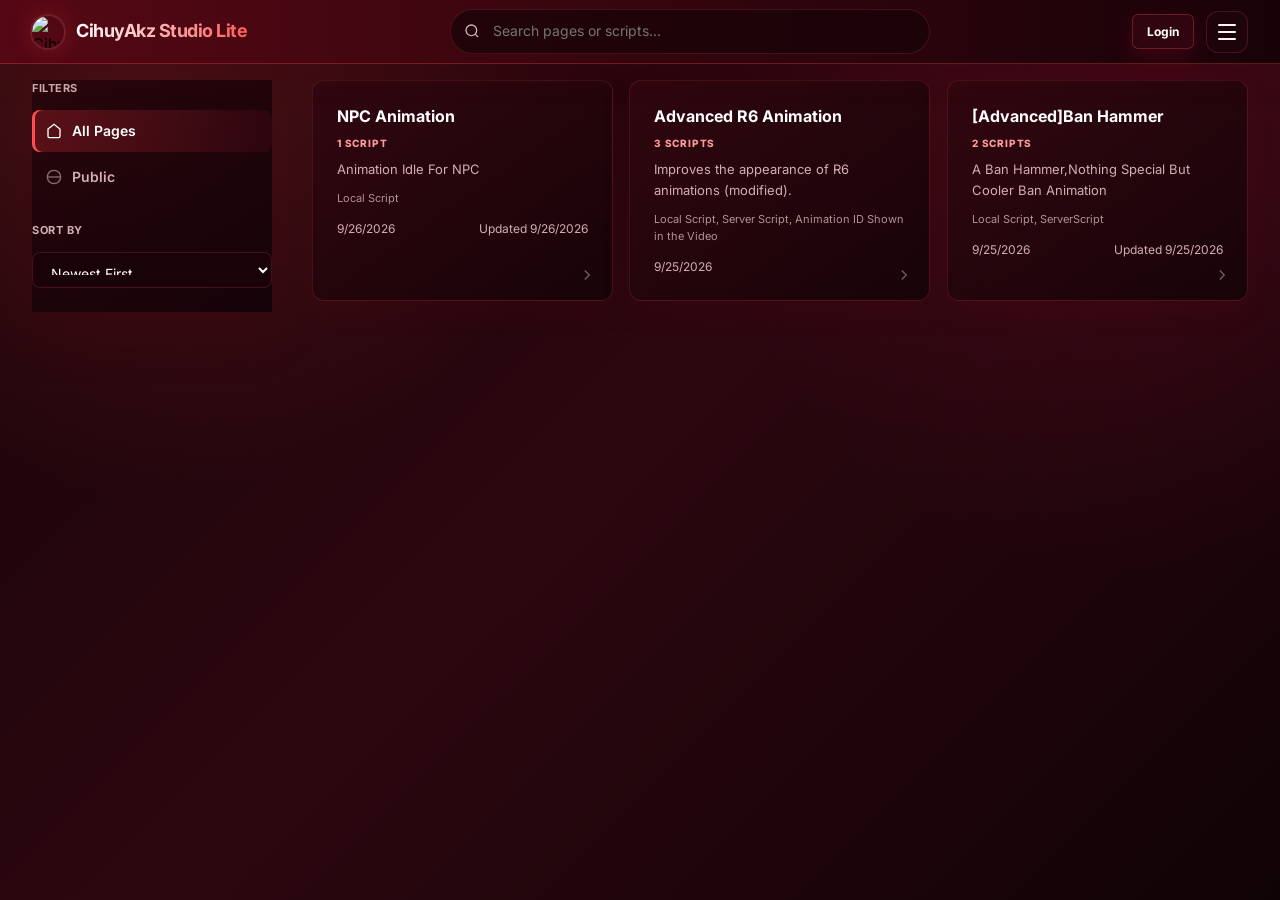
==== commit 7eb80085: "Extract ZIP and flatten" ====
--- a/index.html
+++ b/index.html
@@ -3,10 +3,10 @@
 <head>
     <meta charset="UTF-8">
     <meta name="viewport" content="width=device-width, initial-scale=1.0">
-    <script src="access-gate.js"></script>
+    <script src="access-gate.js?v=20261015-red-session"></script>
     <title>CihuyAkz Studio Lite</title>
     <link rel="icon" type="image/svg+xml" href="assets/favicon.ico" type="image/x-icon">
-    <link rel="stylesheet" href="style.css?v=20261015-category-pages">
+    <link rel="stylesheet" href="style.css?v=20261015-website-manager">
     <link rel="stylesheet" href="https://cdnjs.cloudflare.com/ajax/libs/animate.css/4.1.1/animate.min.css"/>
     <link href="https://fonts.googleapis.com/css2?family=Inter:wght@400;500;600;700&display=swap" rel="stylesheet">
     <link rel="stylesheet" href="https://cdnjs.cloudflare.com/ajax/libs/nprogress/0.2.0/nprogress.min.css">
@@ -79,7 +79,7 @@
     <div id="login-modal" class="modal-overlay animate__animated animate__fadeIn" style="display:none" onclick="if(event.target===this) app.toggleLoginModal()">
         <div class="modal animate__animated animate__zoomIn">
             <div class="modal-header">
-                <h3>Login CihuyAkz</h3>
+                <h3>CihuyAkz Login</h3>
                 <button class="close-btn" onclick="app.toggleLoginModal()">×</button>
             </div>
             <div class="modal-body">
@@ -165,20 +165,63 @@
                     </div>
                     <span class="website-category-eyebrow">Category</span>
                     <h1>Website</h1>
-                    <p>Website yang kamu tambahkan nanti akan ditampilkan di sini.</p>
-                </div>
-                <div class="website-category-empty">
+                    <p>Explore website projects and pages published in this collection.</p>
+                </div>
+
+                <div class="website-category-toolbar">
+                    <div>
+                        <span class="website-section-kicker">Website collection</span>
+                        <h2>Published Websites</h2>
+                    </div>
+                    <button type="button" class="btn btn-primary website-add-button" id="website-add-button" onclick="app.showWebsiteForm()" style="display:none">
+                        <svg width="15" height="15" viewBox="0 0 24 24" fill="none" stroke="currentColor" stroke-width="2" aria-hidden="true">
+                            <path d="M12 5v14M5 12h14"></path>
+                        </svg>
+                        Add Page
+                    </button>
+                </div>
+
+                <form id="website-entry-form" class="website-entry-form" hidden onsubmit="event.preventDefault(); app.saveWebsite()">
+                    <div class="website-form-heading">
+                        <div>
+                            <span class="website-section-kicker">Content manager</span>
+                            <h2 id="website-form-title">Add a Website Page</h2>
+                        </div>
+                        <button type="button" class="website-form-close" aria-label="Close form" onclick="app.cancelWebsiteForm()">×</button>
+                    </div>
+                    <input type="hidden" id="website-edit-id">
+                    <div class="website-form-grid">
+                        <div class="form-group">
+                            <label for="website-page-title">Page Title</label>
+                            <input type="text" id="website-page-title" class="input-field" maxlength="100" placeholder="Example: My Portfolio" required>
+                        </div>
+                        <div class="form-group">
+                            <label for="website-page-url">Website URL</label>
+                            <input type="url" id="website-page-url" class="input-field" placeholder="https://example.com" required>
+                        </div>
+                        <div class="form-group website-description-field">
+                            <label for="website-page-description">Description (optional)</label>
+                            <textarea id="website-page-description" class="input-field" rows="3" maxlength="500" placeholder="A short description of this website..."></textarea>
+                        </div>
+                    </div>
+                    <div class="website-form-actions">
+                        <button type="button" class="btn btn-secondary" onclick="app.cancelWebsiteForm()">Cancel</button>
+                        <button type="submit" class="btn btn-primary" id="website-save-button">Save Page</button>
+                    </div>
+                </form>
+
+                <div id="website-list" class="website-page-grid" aria-live="polite"></div>
+                <div id="website-category-empty" class="website-category-empty" hidden>
                     <div class="website-empty-mark" aria-hidden="true">
                         <svg width="25" height="25" viewBox="0 0 24 24" fill="none" stroke="currentColor" stroke-width="1.7">
                             <rect x="3" y="4" width="18" height="15" rx="2"></rect>
                             <path d="M3 9h18M8 22h8M12 19v3"></path>
                         </svg>
                     </div>
-                    <h2>Belum ada website</h2>
-                    <p>Bagian ini sudah disiapkan untuk website yang akan kamu upload nanti.</p>
-                    <!-- Add website cards or links here when website projects are ready. -->
-                </div>
-                <button type="button" class="btn btn-secondary website-back-button" onclick="navigate('')">Kembali ke Scripts</button>
+                    <h2>No websites yet</h2>
+                    <p>Website pages added by the administrator will appear here.</p>
+                </div>
+                <button type="button" class="btn btn-secondary website-back-button" onclick="navigate('')">Back to Scripts</button>
             </section>
         </div>
 
@@ -460,6 +503,6 @@
             if (event.key === 'Escape') closeCategoryMenu();
         });
     </script>
-    <script src="app.js?v=20261015-category-pages"></script>
+    <script src="app.js?v=20261015-website-manager"></script>
     <script defer src='https://static.cloudflareinsights.com/beacon.min.js' data-cf-beacon='{"token": "468b54ebf85b4f809e3ba2eda2d74612"}'></script></body>
 </html>
--- a/style.css
+++ b/style.css
@@ -2410,3 +2410,250 @@
     .website-category-empty { border-radius: 16px; }
 }
 
+
+/* Website category page manager */
+.website-category-toolbar {
+    display: flex;
+    align-items: center;
+    justify-content: space-between;
+    gap: 16px;
+    margin: 0 0 18px;
+    padding: 18px 20px;
+    border: 1px solid rgba(255, 84, 84, .2);
+    border-radius: 17px;
+    background: linear-gradient(110deg, rgba(44, 7, 15, .94), rgba(18, 5, 8, .92));
+    box-shadow: 0 14px 40px rgba(70, 0, 15, .12);
+}
+
+.website-section-kicker {
+    display: block;
+    margin-bottom: 5px;
+    color: #ff8e98;
+    font-size: 10px;
+    font-weight: 800;
+    letter-spacing: .15em;
+    text-transform: uppercase;
+}
+
+.website-category-toolbar h2,
+.website-form-heading h2 {
+    margin: 0;
+    color: #fff;
+    font-size: 17px;
+    font-weight: 750;
+    letter-spacing: -.025em;
+}
+
+.website-add-button {
+    flex: 0 0 auto;
+    display: inline-flex;
+    align-items: center;
+    justify-content: center;
+    gap: 8px;
+    min-height: 42px;
+    padding-inline: 16px;
+    border: 1px solid rgba(255, 170, 180, .22);
+    background: linear-gradient(135deg, #ed4059, #b9193b);
+    box-shadow: 0 9px 24px rgba(164, 8, 35, .2);
+}
+
+.website-entry-form[hidden] { display: none !important; }
+
+.website-entry-form {
+    margin: 0 0 22px;
+    padding: clamp(20px, 4vw, 28px);
+    border: 1px solid rgba(255, 91, 111, .33);
+    border-radius: 20px;
+    background: linear-gradient(145deg, rgba(39, 7, 15, .98), rgba(15, 4, 8, .98));
+    box-shadow: 0 22px 58px rgba(85, 0, 20, .2), inset 0 1px rgba(255,255,255,.025);
+    animation: category-menu-enter .18s ease-out;
+}
+
+.website-form-heading {
+    display: flex;
+    align-items: flex-start;
+    justify-content: space-between;
+    gap: 18px;
+    margin-bottom: 20px;
+}
+
+.website-form-close {
+    display: grid;
+    place-items: center;
+    width: 34px;
+    height: 34px;
+    flex: 0 0 34px;
+    border: 1px solid rgba(255, 126, 143, .24);
+    border-radius: 10px;
+    background: rgba(255, 54, 82, .07);
+    color: #ffc4cc;
+    font-size: 23px;
+    line-height: 1;
+    cursor: pointer;
+}
+
+.website-form-close:hover {
+    border-color: rgba(255, 126, 143, .5);
+    background: rgba(255, 54, 82, .14);
+}
+
+.website-form-grid {
+    display: grid;
+    grid-template-columns: repeat(2, minmax(0, 1fr));
+    gap: 4px 16px;
+}
+
+.website-form-grid .form-group { min-width: 0; }
+.website-description-field { grid-column: 1 / -1; }
+
+.website-entry-form .input-field {
+    border-color: rgba(255, 104, 123, .19);
+    background: rgba(8, 3, 6, .72);
+}
+
+.website-entry-form .input-field:focus {
+    border-color: rgba(255, 88, 109, .68);
+    box-shadow: 0 0 0 3px rgba(235, 48, 76, .1);
+}
+
+.website-form-actions {
+    display: flex;
+    justify-content: flex-end;
+    gap: 10px;
+    margin-top: 12px;
+}
+
+.website-page-grid {
+    display: grid;
+    grid-template-columns: repeat(2, minmax(0, 1fr));
+    gap: 16px;
+}
+
+.website-page-card {
+    min-width: 0;
+    display: flex;
+    flex-direction: column;
+    min-height: 218px;
+    padding: 21px;
+    border: 1px solid rgba(255, 83, 105, .2);
+    border-radius: 18px;
+    background: linear-gradient(150deg, rgba(37, 7, 14, .93), rgba(15, 4, 8, .96));
+    box-shadow: 0 16px 38px rgba(64, 0, 14, .13);
+    transition: transform .2s ease, border-color .2s ease, box-shadow .2s ease;
+}
+
+.website-page-card:hover {
+    transform: translateY(-3px);
+    border-color: rgba(255, 91, 111, .4);
+    box-shadow: 0 22px 48px rgba(95, 0, 21, .2);
+}
+
+.website-card-topline {
+    display: flex;
+    align-items: flex-start;
+    justify-content: space-between;
+    gap: 12px;
+    margin-bottom: 18px;
+}
+
+.website-card-icon {
+    width: 43px;
+    height: 43px;
+    display: grid;
+    place-items: center;
+    flex: 0 0 43px;
+    border: 1px solid rgba(255, 91, 111, .25);
+    border-radius: 13px;
+    background: linear-gradient(145deg, rgba(255, 54, 82, .17), rgba(135, 9, 34, .14));
+    color: #ff8b98;
+}
+
+.website-card-admin-actions {
+    display: flex;
+    gap: 6px;
+}
+
+.website-card-action {
+    padding: 7px 10px;
+    border: 1px solid rgba(255, 120, 138, .2);
+    border-radius: 9px;
+    background: rgba(255, 54, 82, .055);
+    color: #efc3ca;
+    font: inherit;
+    font-size: 11px;
+    font-weight: 700;
+    cursor: pointer;
+    transition: background .16s ease, border-color .16s ease;
+}
+
+.website-card-action:hover {
+    border-color: rgba(255, 120, 138, .42);
+    background: rgba(255, 54, 82, .14);
+}
+
+.website-card-action.website-card-delete { color: #ff8c98; }
+
+.website-page-card h3 {
+    overflow-wrap: anywhere;
+    margin: 0 0 8px;
+    color: #fff;
+    font-size: 18px;
+    font-weight: 750;
+    letter-spacing: -.025em;
+}
+
+.website-page-card > p {
+    margin: 0 0 20px;
+    color: #c9aeb3;
+    font-size: 13px;
+    line-height: 1.65;
+    overflow-wrap: anywhere;
+}
+
+.website-card-footer {
+    display: flex;
+    align-items: center;
+    justify-content: space-between;
+    gap: 12px;
+    margin-top: auto;
+    padding-top: 14px;
+    border-top: 1px solid rgba(255, 84, 104, .14);
+}
+
+.website-card-domain {
+    min-width: 0;
+    overflow: hidden;
+    color: #a9868d;
+    font-size: 11px;
+    text-overflow: ellipsis;
+    white-space: nowrap;
+}
+
+.website-open-link {
+    display: inline-flex;
+    align-items: center;
+    gap: 7px;
+    flex: 0 0 auto;
+    color: #ff8d99;
+    font-size: 12px;
+    font-weight: 800;
+    text-decoration: none;
+}
+
+.website-open-link:hover { color: #ffd0d6; }
+.website-category-empty[hidden] { display: none !important; }
+
+@media (max-width: 680px) {
+    .website-category-toolbar { align-items: stretch; flex-direction: column; }
+    .website-add-button { width: 100%; }
+    .website-page-grid { grid-template-columns: minmax(0, 1fr); }
+    .website-form-grid { grid-template-columns: minmax(0, 1fr); }
+    .website-description-field { grid-column: auto; }
+    .website-form-actions { flex-direction: column-reverse; }
+    .website-form-actions .btn { width: 100%; }
+}
+
+@media (prefers-reduced-motion: reduce) {
+    .website-page-card { transition: none; }
+    .website-page-card:hover { transform: none; }
+}
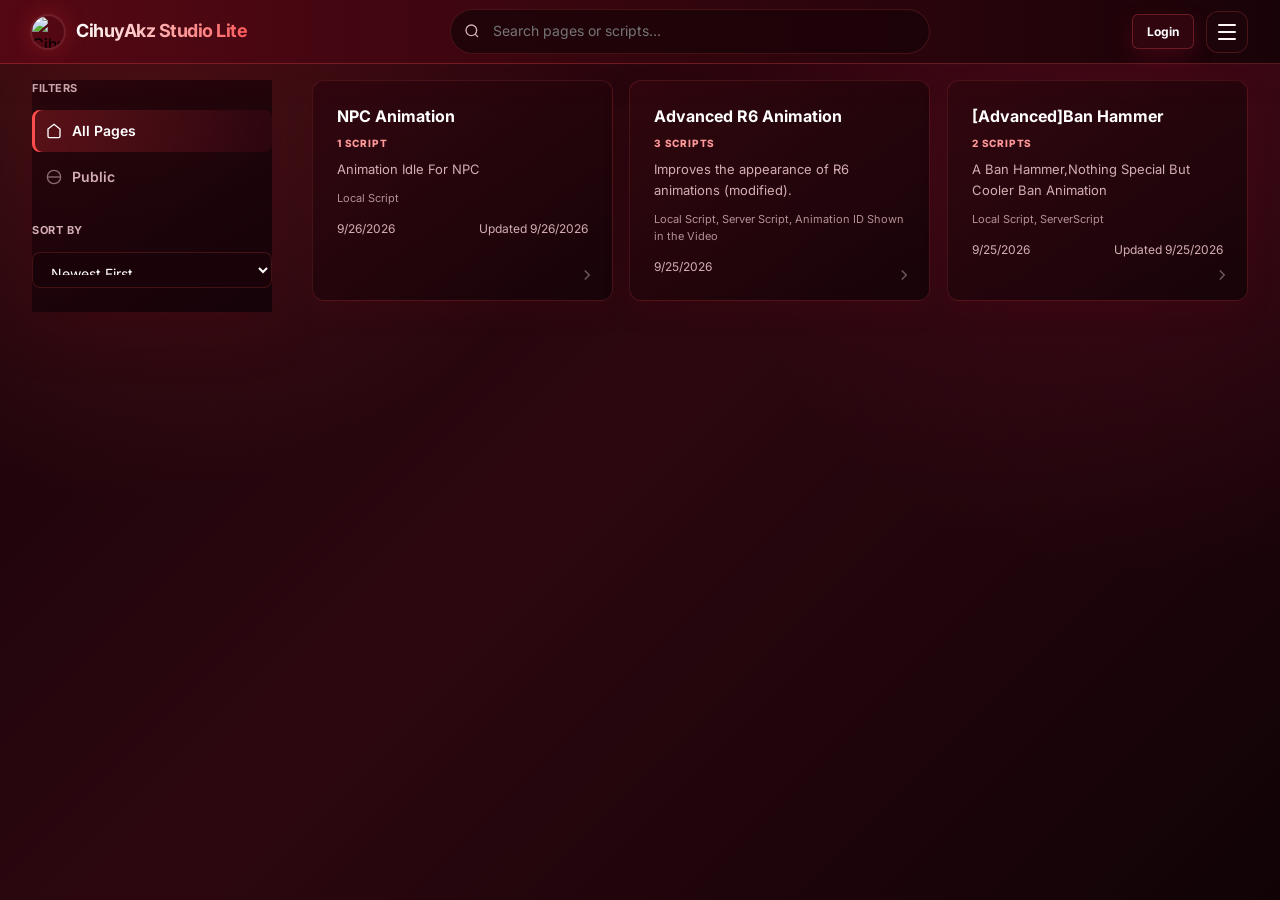
==== commit 279e9b9e: "Publish obfuscated website" ====
--- a/index.html
+++ b/index.html
@@ -1,483 +1,4 @@
-<!DOCTYPE html>
-<html lang="en">
-<head>
-    <meta charset="UTF-8">
-    <meta name="viewport" content="width=device-width, initial-scale=1.0">
-    <script src="access-gate.js?v=20261015-red-session"></script>
-    <title>CihuyAkz Studio Lite</title>
-    <link rel="icon" type="image/svg+xml" href="assets/favicon.ico" type="image/x-icon">
-    <link rel="stylesheet" href="style.css?v=20261015-website-manager">
-    <link rel="stylesheet" href="https://cdnjs.cloudflare.com/ajax/libs/animate.css/4.1.1/animate.min.css"/>
-    <link href="https://fonts.googleapis.com/css2?family=Inter:wght@400;500;600;700&display=swap" rel="stylesheet">
-    <link rel="stylesheet" href="https://cdnjs.cloudflare.com/ajax/libs/nprogress/0.2.0/nprogress.min.css">
-    <link rel="stylesheet" type="text/css" href="https://cdn.jsdelivr.net/npm/toastify-js/src/toastify.min.css">
-    <link rel="stylesheet" href="https://cdn.jsdelivr.net/npm/sweetalert2@11/dist/sweetalert2.min.css">
-    
-    <link rel="stylesheet" href="https://cdnjs.cloudflare.com/ajax/libs/codemirror/5.65.13/codemirror.min.css">
-    
-</head>
-<body>
-    <nav class="navbar animate__animated animate__fadeInDown">
-        <div class="nav-content">
-            <div class="nav-left">
-                <button class="brand" onclick="navigate('')" style="background:none;border:none;padding:0;cursor:pointer">
-                    <img src="assets/cihuyakz-icon.png" class="nav-icon" alt="CihuyAkz Studio Lite">
-                    <span class="nav-title">CihuyAkz Studio Lite</span>
-                </button>
-            </div>
-            
-            <div class="nav-center">
-                <div class="search-wrapper">
-                    <svg class="search-icon" width="16" height="16" viewBox="0 0 24 24" fill="none" stroke="currentColor" stroke-width="2">
-                        <circle cx="11" cy="11" r="8"></circle>
-                        <path d="m21 21-4.35-4.35"></path>
-                    </svg>
-                    <input type="text" id="search" placeholder="Search pages or scripts..." aria-label="Search pages or scripts">
-                </div>
-            </div>
-
-            <div class="nav-right">
-                <div id="auth-section">
-                    <button class="btn btn-secondary btn-sm" onclick="app.toggleLoginModal()">Login</button>
-                </div>
-                <div id="user-section" style="display:none"></div>
-                <div class="category-menu-wrap">
-                    <button type="button" class="category-menu-toggle" id="category-menu-toggle" aria-label="Open category menu" aria-expanded="false" aria-controls="category-menu" onclick="toggleCategoryMenu()">
-                        <span></span>
-                        <span></span>
-                        <span></span>
-                    </button>
-                    <nav class="category-menu" id="category-menu" aria-label="Website categories" hidden>
-                        <div class="category-menu-heading">Categories</div>
-                        <button type="button" class="category-menu-item" onclick="closeCategoryMenu(); navigate('')">
-                            <svg width="18" height="18" viewBox="0 0 24 24" fill="none" stroke="currentColor" stroke-width="1.8" aria-hidden="true">
-                                <path d="M4 5h16M4 12h16M4 19h10"></path>
-                            </svg>
-                            <span>Scripts</span>
-                        </button>
-                        <button type="button" class="category-menu-item" onclick="closeCategoryMenu(); navigate('website')">
-                            <svg width="18" height="18" viewBox="0 0 24 24" fill="none" stroke="currentColor" stroke-width="1.8" aria-hidden="true">
-                                <circle cx="12" cy="12" r="9"></circle>
-                                <path d="M3 12h18M12 3a15 15 0 0 1 0 18M12 3a15 15 0 0 0 0 18"></path>
-                            </svg>
-                            <span>Website</span>
-                        </button>
-                        <button type="button" class="category-menu-item" onclick="closeCategoryMenu(); navigate('admin')">
-                            <svg width="18" height="18" viewBox="0 0 24 24" fill="none" stroke="currentColor" stroke-width="1.8" aria-hidden="true">
-                                <rect x="3" y="4" width="18" height="16" rx="2"></rect>
-                                <circle cx="9" cy="10" r="2.5"></circle>
-                                <path d="M5 17c.8-2 2.1-3 4-3s3.2 1 4 3M15 9h3M15 13h3"></path>
-                            </svg>
-                            <span>Admin</span>
-                        </button>
-                    </nav>
-                </div>
-            </div>
-        </div>
-    </nav>
-    
-    <div id="login-modal" class="modal-overlay animate__animated animate__fadeIn" style="display:none" onclick="if(event.target===this) app.toggleLoginModal()">
-        <div class="modal animate__animated animate__zoomIn">
-            <div class="modal-header">
-                <h3>CihuyAkz Login</h3>
-                <button class="close-btn" onclick="app.toggleLoginModal()">×</button>
-            </div>
-            <div class="modal-body">
-                <div class="form-group">
-                    <label>GitHub Token</label>
-                    <input type="password" id="auth-token" class="input-field" placeholder="ghp_..." autocomplete="off" onkeypress="if(event.key==='Enter') app.login()">
-                </div>
-                <div id="login-error" role="alert" aria-live="polite" style="color:var(--color-danger);font-size:13px;margin:16px 0;text-align:center;display:none"></div>
-                <button class="btn btn-full" onclick="app.login()">Login</button>
-            </div>
-        </div>
-    </div>
-
-    <div class="container">
-        <div id="view-home" class="view-section animate__animated animate__fadeIn" style="display:block">
-            <div class="content-wrapper">
-                <aside class="sidebar">
-                    <div class="sidebar-section">
-                        <h3 class="sidebar-title">Filters</h3>
-                        <div class="sidebar-links">
-                            <a href="#" class="sidebar-link active" data-filter="all" onclick="event.preventDefault(); app.filterCategory('all', event)">
-                                <svg width="16" height="16" viewBox="0 0 24 24" fill="none" stroke="currentColor" stroke-width="2">
-                                    <path d="M3 9l9-7 9 7v11a2 2 0 0 1-2 2H5a2 2 0 0 1-2-2z"></path>
-                                </svg>
-                                All Pages
-                            </a>
-                            <a href="#" class="sidebar-link" data-filter="public" onclick="event.preventDefault(); app.filterCategory('public', event)">
-                                <svg width="16" height="16" viewBox="0 0 24 24" fill="none" stroke="currentColor" stroke-width="2">
-                                    <circle cx="12" cy="12" r="10"></circle>
-                                    <path d="M2 12h20"></path>
-                                </svg>
-                                Public
-                            </a>
-                            <a href="#" class="sidebar-link" id="private-filter" style="display:none" data-filter="private" onclick="event.preventDefault(); app.filterCategory('private', event)">
-                                <svg width="16" height="16" viewBox="0 0 24 24" fill="none" stroke="currentColor" stroke-width="2">
-                                    <rect x="3" y="11" width="18" height="11" rx="2" ry="2"></rect>
-                                    <path d="M7 11V7a5 5 0 0 1 10 0v4"></path>
-                                </svg>
-                                Private
-                            </a>
-                            <a href="#" class="sidebar-link" id="unlisted-filter" style="display:none" data-filter="unlisted" onclick="event.preventDefault(); app.filterCategory('unlisted', event)">
-                                <svg width="16" height="16" viewBox="0 0 24 24" fill="none" stroke="currentColor" stroke-width="2">
-                                    <path d="M13 2H6a2 2 0 0 0-2 2v16a2 2 0 0 0 2 2h12a2 2 0 0 0 2-2V9z"></path>
-                                    <polyline points="13 2 13 9 20 9"></polyline>
-                                    <line x1="16" y1="13" x2="8" y2="13"></line>
-                                    <line x1="16" y1="17" x2="8" y2="17"></line>
-                                    <polyline points="10 9 9 9 8 9"></polyline>
-                                </svg>
-                                Unlisted
-                            </a>
-                        </div>
-                    </div>
-                    <div class="sidebar-section sidebar-sort">
-                        <h3 class="sidebar-title">Sort By</h3>
-                        <select class="input-field select-sm" id="sort-select" onchange="app.setSort(this.value)">
-                            <option value="newest">Newest First</option>
-                            <option value="oldest">Oldest First</option>
-                            <option value="alpha">A-Z</option>
-                            <option value="updated">Recently Updated</option>
-                        </select>
-                    </div>
-                </aside>
-                
-                <main class="main-content">
-                    <div class="script-grid" id="script-list">
-                        <div style="text-align:center;padding:60px 0;grid-column:1/-1">
-                            <div class="spinner"></div>
-                            <p>Loading library...</p>
-                        </div>
-                    </div>
-                </main>
-            </div>
-        </div>
-
-        <div id="view-website" class="view-section animate__animated animate__fadeIn" style="display:none">
-            <section class="website-category-page">
-                <div class="website-category-heading">
-                    <div class="website-category-icon" aria-hidden="true">
-                        <svg width="30" height="30" viewBox="0 0 24 24" fill="none" stroke="currentColor" stroke-width="1.7">
-                            <circle cx="12" cy="12" r="9"></circle>
-                            <path d="M3 12h18M12 3a15 15 0 0 1 0 18M12 3a15 15 0 0 0 0 18"></path>
-                        </svg>
-                    </div>
-                    <span class="website-category-eyebrow">Category</span>
-                    <h1>Website</h1>
-                    <p>Explore website projects and pages published in this collection.</p>
-                </div>
-
-                <div class="website-category-toolbar">
-                    <div>
-                        <span class="website-section-kicker">Website collection</span>
-                        <h2>Published Websites</h2>
-                    </div>
-                    <button type="button" class="btn btn-primary website-add-button" id="website-add-button" onclick="app.showWebsiteForm()" style="display:none">
-                        <svg width="15" height="15" viewBox="0 0 24 24" fill="none" stroke="currentColor" stroke-width="2" aria-hidden="true">
-                            <path d="M12 5v14M5 12h14"></path>
-                        </svg>
-                        Add Page
-                    </button>
-                </div>
-
-                <form id="website-entry-form" class="website-entry-form" hidden onsubmit="event.preventDefault(); app.saveWebsite()">
-                    <div class="website-form-heading">
-                        <div>
-                            <span class="website-section-kicker">Content manager</span>
-                            <h2 id="website-form-title">Add a Website Page</h2>
-                        </div>
-                        <button type="button" class="website-form-close" aria-label="Close form" onclick="app.cancelWebsiteForm()">×</button>
-                    </div>
-                    <input type="hidden" id="website-edit-id">
-                    <div class="website-form-grid">
-                        <div class="form-group">
-                            <label for="website-page-title">Page Title</label>
-                            <input type="text" id="website-page-title" class="input-field" maxlength="100" placeholder="Example: My Portfolio" required>
-                        </div>
-                        <div class="form-group">
-                            <label for="website-page-url">Website URL</label>
-                            <input type="url" id="website-page-url" class="input-field" placeholder="https://example.com" required>
-                        </div>
-                        <div class="form-group website-description-field">
-                            <label for="website-page-description">Description (optional)</label>
-                            <textarea id="website-page-description" class="input-field" rows="3" maxlength="500" placeholder="A short description of this website..."></textarea>
-                        </div>
-                    </div>
-                    <div class="website-form-actions">
-                        <button type="button" class="btn btn-secondary" onclick="app.cancelWebsiteForm()">Cancel</button>
-                        <button type="submit" class="btn btn-primary" id="website-save-button">Save Page</button>
-                    </div>
-                </form>
-
-                <div id="website-list" class="website-page-grid" aria-live="polite"></div>
-                <div id="website-category-empty" class="website-category-empty" hidden>
-                    <div class="website-empty-mark" aria-hidden="true">
-                        <svg width="25" height="25" viewBox="0 0 24 24" fill="none" stroke="currentColor" stroke-width="1.7">
-                            <rect x="3" y="4" width="18" height="15" rx="2"></rect>
-                            <path d="M3 9h18M8 22h8M12 19v3"></path>
-                        </svg>
-                    </div>
-                    <h2>No websites yet</h2>
-                    <p>Website pages added by the administrator will appear here.</p>
-                </div>
-                <button type="button" class="btn btn-secondary website-back-button" onclick="navigate('')">Back to Scripts</button>
-            </section>
-        </div>
-
-        <div id="view-admin" class="view-section animate__animated animate__fadeIn" style="display:none">
-            <div class="admin-topbar">
-                <div class="admin-topbar-left">
-                    <button class="btn-back" onclick="navigate('')">
-                        <svg width="16" height="16" viewBox="0 0 24 24" fill="none" stroke="currentColor" stroke-width="2">
-                            <path d="M19 12H5M12 19l-7-7 7-7"/>
-                        </svg>
-                        Back to Site
-                    </button>
-                    <div class="admin-context">
-                        <span class="admin-eyebrow">Workspace</span>
-                        <span class="admin-context-title">Content Management</span>
-                    </div>
-                </div>
-                <div class="admin-topbar-actions">
-                    <span class="admin-session-label">
-                        <span class="admin-session-dot"></span>
-                        <span>Authenticated</span>
-                    </span>
-                    <button class="btn btn-secondary btn-sm" onclick="app.logout()">
-                        <svg width="14" height="14" viewBox="0 0 24 24" fill="none" stroke="currentColor" stroke-width="2">
-                            <path d="M9 21H5a2 2 0 0 1-2-2V5a2 2 0 0 1 2-2h4"></path>
-                            <polyline points="16 17 21 12 16 7"></polyline>
-                            <line x1="21" y1="12" x2="9" y2="12"></line>
-                        </svg>
-                        Sign Out
-                    </button>
-                </div>
-            </div>
-
-            <div class="admin-panel">
-                <header class="admin-hero">
-                    <div>
-                        <span class="admin-kicker">Admin Console</span>
-                        <h1>Manage your script library</h1>
-                        <p>Create pages, organize multiple scripts under one URL, and keep publishing controls in one place.</p>
-                    </div>
-                    <div class="admin-hero-meta">
-                        <div class="admin-user-card">
-                            <div class="admin-user-avatar">CA</div>
-                            <div>
-                                <strong>CihuyAkz</strong>
-                                <span>GitHub Publisher</span>
-                            </div>
-                        </div>
-                    </div>
-                </header>
-
-                <div class="admin-stats" id="admin-stats">
-                    <div class="admin-stat-card">
-                        <span>Pages</span>
-                        <strong id="admin-page-count">—</strong>
-                        <small>Published content pages</small>
-                    </div>
-                    <div class="admin-stat-card">
-                        <span>Scripts</span>
-                        <strong id="admin-script-count">—</strong>
-                        <small>Scripts across all pages</small>
-                    </div>
-                    <div class="admin-stat-card">
-                        <span>Bots</span>
-                        <strong id="admin-bot-count">—</strong>
-                        <small>Discord automation posts</small>
-                    </div>
-                </div>
-
-                <div class="admin-nav-row">
-                    <div class="tab-switcher admin-tab-switcher">
-                        <button class="tab-btn active" data-admin-tab="list" onclick="app.switchAdminTab('list')">
-                            <svg width="15" height="15" viewBox="0 0 24 24" fill="none" stroke="currentColor" stroke-width="2">
-                                <path d="M4 5h16M4 12h16M4 19h10"></path>
-                            </svg>
-                            Pages
-                        </button>
-                        <button class="tab-btn" data-admin-tab="create" onclick="app.switchAdminTab('create')">
-                            <svg width="15" height="15" viewBox="0 0 24 24" fill="none" stroke="currentColor" stroke-width="2">
-                                <path d="M12 5v14M5 12h14"></path>
-                            </svg>
-                            Create Page
-                        </button>
-                        <button class="tab-btn" data-admin-tab="bots" onclick="app.switchAdminTab('bots')">
-                            <svg width="15" height="15" viewBox="0 0 24 24" fill="none" stroke="currentColor" stroke-width="2">
-                                <circle cx="12" cy="12" r="9"></circle>
-                                <path d="M12 8v4l3 2"></path>
-                            </svg>
-                            Bots
-                        </button>
-                    </div>
-                    <div class="admin-nav-note">Use one page for multiple related scripts.</div>
-                </div>
-
-                <div id="admin-tab-editor" class="admin-tab" style="display:none">
-                    <div class="editor-container admin-editor">
-                        <div class="editor-topline">
-                            <div>
-                                <span class="section-kicker">Page Editor</span>
-                                <h2 id="editor-heading">Create New Page</h2>
-                                <p class="editor-subtitle">Set the page title, then add as many named scripts as you need.</p>
-                            </div>
-                            <div class="editor-badge">Multi-script publishing</div>
-                        </div>
-
-                        <div class="page-form-grid">
-                            <div class="form-group form-group-flex">
-                                <label for="edit-page-title">Page Title</label>
-                                <input type="text" id="edit-page-title" class="input-field" placeholder="e.g. Combat Systems">
-                                <small class="field-hint">This is the public page title and URL identity.</small>
-                            </div>
-                            <div class="form-group">
-                                <label for="edit-visibility">Visibility</label>
-                                <select id="edit-visibility" class="input-field">
-                                    <option value="PUBLIC">Public</option>
-                                    <option value="PRIVATE">Private</option>
-                                    <option value="UNLISTED">Unlisted</option>
-                                </select>
-                                <small class="field-hint">Controls whether this page appears in the library.</small>
-                            </div>
-                            <div class="form-group page-description-field">
-                                <label for="edit-desc">Page Description</label>
-                                <textarea id="edit-desc" class="input-field" rows="3" placeholder="Explain what this page contains..."></textarea>
-                            </div>
-                        </div>
-
-                        <div class="script-builder-header">
-                            <div>
-                                <span class="section-kicker">Script Collection</span>
-                                <h3>Scripts on this page <span id="script-count-label">1 script</span></h3>
-                            </div>
-                            <button class="btn btn-secondary add-script-btn" onclick="app.addScriptBlock()">
-                                <svg width="15" height="15" viewBox="0 0 24 24" fill="none" stroke="currentColor" stroke-width="2">
-                                    <path d="M12 5v14M5 12h14"></path>
-                                </svg>
-                                Add Script
-                            </button>
-                        </div>
-
-                        <div id="script-builder" class="script-builder"></div>
-
-                        <div class="editor-footer">
-                            <div class="editor-footer-note">
-                                <span class="editor-note-dot"></span>
-                                Each script gets its own raw file while sharing the same page URL.
-                            </div>
-                            <div class="action-buttons">
-                                <button class="btn btn-secondary" onclick="app.switchAdminTab('list')">Cancel</button>
-                                <button class="btn btn-primary" onclick="app.savePage()">Publish Page</button>
-                            </div>
-                        </div>
-                    </div>
-                </div>
-
-                <div id="admin-tab-list" class="admin-tab" style="display:block">
-                    <div class="admin-list-header modern-list-header">
-                        <div>
-                            <span class="section-kicker">Library</span>
-                            <h2>Published Pages</h2>
-                        </div>
-                        <div class="admin-list-header-actions">
-                            <span id="total-stats">Loading...</span>
-                            <button class="btn btn-sm" onclick="app.switchAdminTab('create')">
-                                <svg width="13" height="13" viewBox="0 0 24 24" fill="none" stroke="currentColor" stroke-width="2">
-                                    <path d="M12 5v14M5 12h14"></path>
-                                </svg>
-                                New Page
-                            </button>
-                        </div>
-                    </div>
-                    <div id="admin-list"></div>
-                </div>
-
-                <div id="admin-tab-bots" class="admin-tab" style="display:none">
-                    <div class="admin-list-header modern-list-header">
-                        <div>
-                            <span class="section-kicker">Automation</span>
-                            <h2>Bot Posts</h2>
-                        </div>
-                        <button class="btn btn-sm" onclick="app.switchAdminTab('create-bot')">
-                            <svg width="12" height="12" viewBox="0 0 24 24" fill="none" stroke="currentColor" stroke-width="2">
-                                <path d="M12 5v14M5 12h14"></path>
-                            </svg>
-                            Create Bot
-                        </button>
-                    </div>
-                    <div id="bots-list"></div>
-                </div>
-
-                <div id="admin-tab-bot-editor" class="admin-tab" style="display:none">
-                    <div class="bot-form-container">
-                        <div class="editor-topline">
-                            <div>
-                                <span class="section-kicker">Automation</span>
-                                <h2 id="bot-editor-heading">Create New Bot</h2>
-                                <p class="editor-subtitle">Prepare a Discord post or schedule it for later.</p>
-                            </div>
-                        </div>
-                        <div class="form-group">
-                            <label for="bot-title">Post Title</label>
-                            <input type="text" id="bot-title" class="input-field" placeholder="Thread title for Discord">
-                        </div>
-                        <div class="form-group">
-                            <label for="bot-message">Message Content</label>
-                            <textarea id="bot-message" class="input-field" rows="4" placeholder="Message to send to Discord"></textarea>
-                        </div>
-                        <div class="form-group schedule-toggle-row">
-                            <label class="toggle-field">
-                                <input type="checkbox" id="bot-schedule" onchange="app.toggleScheduleFields()">
-                                <span class="toggle-ui"></span>
-                                <span>
-                                    <strong>Schedule Post</strong>
-                                    <small>Send automatically at a specific time.</small>
-                                </span>
-                            </label>
-                        </div>
-                        <div id="schedule-fields" class="schedule-fields">
-                            <div class="form-group">
-                                <label for="bot-schedule-time">Scheduled Time</label>
-                                <input type="datetime-local" id="bot-schedule-time" class="input-field">
-                            </div>
-                            <div class="form-group">
-                                <label for="bot-timezone">Timezone</label>
-                                <select id="bot-timezone" class="input-field">
-                                    <option value="UTC">UTC</option>
-                                    <option value="America/New_York">Eastern Time (ET)</option>
-                                    <option value="America/Chicago">Central Time (CT)</option>
-                                    <option value="America/Denver">Mountain Time (MT)</option>
-                                    <option value="America/Los_Angeles">Pacific Time (PT)</option>
-                                    <option value="Europe/London">London (GMT)</option>
-                                    <option value="Europe/Paris">Paris (CET)</option>
-                                    <option value="Asia/Tokyo">Tokyo (JST)</option>
-                                    <option value="Australia/Sydney">Sydney (AEST)</option>
-                                    <option value="Asia/Jakarta">Jakarta (WIB)</option>
-                                </select>
-                            </div>
-                        </div>
-                        <div class="bot-actions">
-                            <div class="action-buttons">
-                                <button class="btn btn-secondary" onclick="app.switchAdminTab('bots')">Cancel</button>
-                                <button class="btn btn-primary" onclick="app.saveBot()">Send Bot</button>
-                            </div>
-                        </div>
-                    </div>
-                </div>
-            </div>
-        </div>
-    </div>
-    
-    <script src="https://cdn.jsdelivr.net/npm/sweetalert2@11"></script>
-    <script type="text/javascript" src="https://cdn.jsdelivr.net/npm/toastify-js"></script>
-    <script src="https://cdnjs.cloudflare.com/ajax/libs/nprogress/0.2.0/nprogress.min.js"></script>
-    <script src="https://cdnjs.cloudflare.com/ajax/libs/codemirror/5.65.13/codemirror.min.js"></script>
-    <script src="https://cdnjs.cloudflare.com/ajax/libs/codemirror/5.65.13/mode/lua/lua.min.js"></script>
-    <script>
-        function toggleCategoryMenu() {
+<!DOCTYPE html><html lang="en"><head><meta charset="UTF-8"><meta name="viewport" content="width=device-width,initial-scale=1"><script src="access-gate.js?v=20261015-red-session"></script><title>CihuyAkz Studio Lite</title><link rel="icon" type="image/svg+xml" href="assets/favicon.ico" type="image/x-icon"><link rel="stylesheet" href="style.css?v=20261015-website-confirm"><link rel="stylesheet" href="https://cdnjs.cloudflare.com/ajax/libs/animate.css/4.1.1/animate.min.css"><link href="https://fonts.googleapis.com/css2?family=Inter:wght@400;500;600;700&display=swap" rel="stylesheet"><link rel="stylesheet" href="https://cdnjs.cloudflare.com/ajax/libs/nprogress/0.2.0/nprogress.min.css"><link rel="stylesheet" type="text/css" href="https://cdn.jsdelivr.net/npm/toastify-js/src/toastify.min.css"><link rel="stylesheet" href="https://cdn.jsdelivr.net/npm/sweetalert2@11/dist/sweetalert2.min.css"><link rel="stylesheet" href="https://cdnjs.cloudflare.com/ajax/libs/codemirror/5.65.13/codemirror.min.css"></head><body><nav class="navbar animate__animated animate__fadeInDown"><div class="nav-content"><div class="nav-left"><button class="brand" onclick="navigate('')" style="background:0 0;border:none;padding:0;cursor:pointer"><img src="assets/cihuyakz-icon.png" class="nav-icon" alt="CihuyAkz Studio Lite"> <span class="nav-title">CihuyAkz Studio Lite</span></button></div><div class="nav-center"><div class="search-wrapper"><svg class="search-icon" width="16" height="16" viewBox="0 0 24 24" fill="none" stroke="currentColor" stroke-width="2"><circle cx="11" cy="11" r="8"></circle><path d="m21 21-4.35-4.35"></path></svg> <input type="text" id="search" placeholder="Search pages or scripts..." aria-label="Search pages or scripts"></div></div><div class="nav-right"><div id="auth-section"><button class="btn btn-secondary btn-sm" onclick="app.toggleLoginModal()">Login</button></div><div id="user-section" style="display:none"></div><div class="category-menu-wrap"><button type="button" class="category-menu-toggle" id="category-menu-toggle" aria-label="Open category menu" aria-expanded="false" aria-controls="category-menu" onclick="toggleCategoryMenu()"><span></span> <span></span> <span></span></button><nav class="category-menu" id="category-menu" aria-label="Website categories" hidden><div class="category-menu-heading">Categories</div><button type="button" class="category-menu-item" onclick="closeCategoryMenu(); navigate('')"><svg width="18" height="18" viewBox="0 0 24 24" fill="none" stroke="currentColor" stroke-width="1.8" aria-hidden="true"><path d="M4 5h16M4 12h16M4 19h10"></path></svg> <span>Scripts</span></button> <button type="button" class="category-menu-item" onclick="closeCategoryMenu(); navigate('website')"><svg width="18" height="18" viewBox="0 0 24 24" fill="none" stroke="currentColor" stroke-width="1.8" aria-hidden="true"><circle cx="12" cy="12" r="9"></circle><path d="M3 12h18M12 3a15 15 0 0 1 0 18M12 3a15 15 0 0 0 0 18"></path></svg> <span>Website</span></button> <button type="button" class="category-menu-item" onclick="closeCategoryMenu(); navigate('admin')"><svg width="18" height="18" viewBox="0 0 24 24" fill="none" stroke="currentColor" stroke-width="1.8" aria-hidden="true"><rect x="3" y="4" width="18" height="16" rx="2"></rect><circle cx="9" cy="10" r="2.5"></circle><path d="M5 17c.8-2 2.1-3 4-3s3.2 1 4 3M15 9h3M15 13h3"></path></svg> <span>Admin</span></button></nav></div></div></div></nav><div id="login-modal" class="modal-overlay animate__animated animate__fadeIn" style="display:none" onclick="if(event.target===this) app.toggleLoginModal()"><div class="modal animate__animated animate__zoomIn"><div class="modal-header"><h3>CihuyAkz Login</h3><button class="close-btn" onclick="app.toggleLoginModal()">×</button></div><div class="modal-body"><div class="form-group"><label>GitHub Token</label> <input type="password" id="auth-token" class="input-field" placeholder="ghp_..." autocomplete="off" onkeypress="if(event.key==='Enter') app.login()"></div><div id="login-error" role="alert" aria-live="polite" style="color:var(--color-danger);font-size:13px;margin:16px 0;text-align:center;display:none"></div><button class="btn btn-full" onclick="app.login()">Login</button></div></div></div><div id="website-open-confirm-modal" class="modal-overlay website-open-confirm-overlay" style="display:none" role="dialog" aria-modal="true" aria-labelledby="website-open-confirm-title" aria-describedby="website-open-confirm-description" onclick="if(event.target===this) app.cancelWebsiteOpen()"><div class="website-open-confirm-panel"><div class="website-open-confirm-icon" aria-hidden="true"><svg width="27" height="27" viewBox="0 0 24 24" fill="none" stroke="currentColor" stroke-width="1.8"><path d="M14 3h7v7"></path><path d="M10 14 21 3"></path><path d="M19 13v6a2 2 0 0 1-2 2H5a2 2 0 0 1-2-2V7a2 2 0 0 1 2-2h6"></path></svg></div><div class="website-open-confirm-eyebrow">EXTERNAL LINK</div><h2 id="website-open-confirm-title">Open this website?</h2><p id="website-open-confirm-description">You are about to leave CihuyAkz Studio Lite and visit an external website.</p><div class="website-open-confirm-destination" id="website-open-confirm-destination"></div><div class="website-open-confirm-actions"><button type="button" class="btn btn-secondary" onclick="app.cancelWebsiteOpen()">Cancel</button> <button type="button" class="btn btn-primary" id="website-open-accept-button" onclick="app.acceptWebsiteOpen()">Accept <span aria-hidden="true">↗</span></button></div></div></div><div class="container"><div id="view-home" class="view-section animate__animated animate__fadeIn" style="display:block"><div class="content-wrapper"><aside class="sidebar"><div class="sidebar-section"><h3 class="sidebar-title">Filters</h3><div class="sidebar-links"><a href="#" class="sidebar-link active" data-filter="all" onclick="event.preventDefault(); app.filterCategory('all', event)"><svg width="16" height="16" viewBox="0 0 24 24" fill="none" stroke="currentColor" stroke-width="2"><path d="M3 9l9-7 9 7v11a2 2 0 0 1-2 2H5a2 2 0 0 1-2-2z"></path></svg> All Pages </a><a href="#" class="sidebar-link" data-filter="public" onclick="event.preventDefault(); app.filterCategory('public', event)"><svg width="16" height="16" viewBox="0 0 24 24" fill="none" stroke="currentColor" stroke-width="2"><circle cx="12" cy="12" r="10"></circle><path d="M2 12h20"></path></svg> Public </a><a href="#" class="sidebar-link" id="private-filter" style="display:none" data-filter="private" onclick="event.preventDefault(); app.filterCategory('private', event)"><svg width="16" height="16" viewBox="0 0 24 24" fill="none" stroke="currentColor" stroke-width="2"><rect x="3" y="11" width="18" height="11" rx="2" ry="2"></rect><path d="M7 11V7a5 5 0 0 1 10 0v4"></path></svg> Private </a><a href="#" class="sidebar-link" id="unlisted-filter" style="display:none" data-filter="unlisted" onclick="event.preventDefault(); app.filterCategory('unlisted', event)"><svg width="16" height="16" viewBox="0 0 24 24" fill="none" stroke="currentColor" stroke-width="2"><path d="M13 2H6a2 2 0 0 0-2 2v16a2 2 0 0 0 2 2h12a2 2 0 0 0 2-2V9z"></path><polyline points="13 2 13 9 20 9"></polyline><line x1="16" y1="13" x2="8" y2="13"></line><line x1="16" y1="17" x2="8" y2="17"></line><polyline points="10 9 9 9 8 9"></polyline></svg> Unlisted</a></div></div><div class="sidebar-section sidebar-sort"><h3 class="sidebar-title">Sort By</h3><select class="input-field select-sm" id="sort-select" onchange="app.setSort(this.value)"><option value="newest">Newest First</option><option value="oldest">Oldest First</option><option value="alpha">A-Z</option><option value="updated">Recently Updated</option></select></div></aside><main class="main-content"><div class="script-grid" id="script-list"><div style="text-align:center;padding:60px 0;grid-column:1/-1"><div class="spinner"></div><p>Loading library...</p></div></div></main></div></div><div id="view-website" class="view-section animate__animated animate__fadeIn" style="display:none"><section class="website-category-page"><div class="website-category-heading"><div class="website-category-icon" aria-hidden="true"><svg width="30" height="30" viewBox="0 0 24 24" fill="none" stroke="currentColor" stroke-width="1.7"><circle cx="12" cy="12" r="9"></circle><path d="M3 12h18M12 3a15 15 0 0 1 0 18M12 3a15 15 0 0 0 0 18"></path></svg></div><span class="website-category-eyebrow">Category</span><h1>Website</h1><p>Explore website projects and pages published in this collection.</p></div><div class="website-category-toolbar"><div><span class="website-section-kicker">Website collection</span><h2>Published Websites</h2></div><button type="button" class="btn btn-primary website-add-button" id="website-add-button" onclick="app.showWebsiteForm()" style="display:none"><svg width="15" height="15" viewBox="0 0 24 24" fill="none" stroke="currentColor" stroke-width="2" aria-hidden="true"><path d="M12 5v14M5 12h14"></path></svg> Add Page</button></div><form id="website-entry-form" class="website-entry-form" hidden onsubmit="event.preventDefault(); app.saveWebsite()"><div class="website-form-heading"><div><span class="website-section-kicker">Content manager</span><h2 id="website-form-title">Add a Website Page</h2></div><button type="button" class="website-form-close" aria-label="Close form" onclick="app.cancelWebsiteForm()">×</button></div><input type="hidden" id="website-edit-id"><div class="website-form-grid"><div class="form-group"><label for="website-page-title">Page Title</label> <input type="text" id="website-page-title" class="input-field" maxlength="100" placeholder="Example: My Portfolio" required></div><div class="form-group"><label for="website-page-url">Website URL</label> <input type="url" id="website-page-url" class="input-field" placeholder="https://example.com" required></div><div class="form-group website-description-field"><label for="website-page-description">Description (optional)</label> <textarea id="website-page-description" class="input-field" rows="3" maxlength="500" placeholder="A short description of this website..."></textarea></div></div><div class="website-form-actions"><button type="button" class="btn btn-secondary" onclick="app.cancelWebsiteForm()">Cancel</button> <button type="submit" class="btn btn-primary" id="website-save-button">Save Page</button></div></form><div id="website-list" class="website-page-grid" aria-live="polite"></div><div id="website-category-empty" class="website-category-empty" hidden><div class="website-empty-mark" aria-hidden="true"><svg width="25" height="25" viewBox="0 0 24 24" fill="none" stroke="currentColor" stroke-width="1.7"><rect x="3" y="4" width="18" height="15" rx="2"></rect><path d="M3 9h18M8 22h8M12 19v3"></path></svg></div><h2>No websites yet</h2><p>Website pages added by the administrator will appear here.</p></div><button type="button" class="btn btn-secondary website-back-button" onclick="navigate('')">Back to Scripts</button></section></div><div id="view-admin" class="view-section animate__animated animate__fadeIn" style="display:none"><div class="admin-topbar"><div class="admin-topbar-left"><button class="btn-back" onclick="navigate('')"><svg width="16" height="16" viewBox="0 0 24 24" fill="none" stroke="currentColor" stroke-width="2"><path d="M19 12H5M12 19l-7-7 7-7"/></svg> Back to Site</button><div class="admin-context"><span class="admin-eyebrow">Workspace</span> <span class="admin-context-title">Content Management</span></div></div><div class="admin-topbar-actions"><span class="admin-session-label"><span class="admin-session-dot"></span> <span>Authenticated</span> </span><button class="btn btn-secondary btn-sm" onclick="app.logout()"><svg width="14" height="14" viewBox="0 0 24 24" fill="none" stroke="currentColor" stroke-width="2"><path d="M9 21H5a2 2 0 0 1-2-2V5a2 2 0 0 1 2-2h4"></path><polyline points="16 17 21 12 16 7"></polyline><line x1="21" y1="12" x2="9" y2="12"></line></svg> Sign Out</button></div></div><div class="admin-panel"><header class="admin-hero"><div><span class="admin-kicker">Admin Console</span><h1>Manage your script library</h1><p>Create pages, organize multiple scripts under one URL, and keep publishing controls in one place.</p></div><div class="admin-hero-meta"><div class="admin-user-card"><div class="admin-user-avatar">CA</div><div><strong>CihuyAkz</strong> <span>GitHub Publisher</span></div></div></div></header><div class="admin-stats" id="admin-stats"><div class="admin-stat-card"><span>Pages</span> <strong id="admin-page-count">—</strong> <small>Published content pages</small></div><div class="admin-stat-card"><span>Scripts</span> <strong id="admin-script-count">—</strong> <small>Scripts across all pages</small></div><div class="admin-stat-card"><span>Bots</span> <strong id="admin-bot-count">—</strong> <small>Discord automation posts</small></div></div><div class="admin-nav-row"><div class="tab-switcher admin-tab-switcher"><button class="tab-btn active" data-admin-tab="list" onclick="app.switchAdminTab('list')"><svg width="15" height="15" viewBox="0 0 24 24" fill="none" stroke="currentColor" stroke-width="2"><path d="M4 5h16M4 12h16M4 19h10"></path></svg> Pages</button> <button class="tab-btn" data-admin-tab="create" onclick="app.switchAdminTab('create')"><svg width="15" height="15" viewBox="0 0 24 24" fill="none" stroke="currentColor" stroke-width="2"><path d="M12 5v14M5 12h14"></path></svg> Create Page</button> <button class="tab-btn" data-admin-tab="bots" onclick="app.switchAdminTab('bots')"><svg width="15" height="15" viewBox="0 0 24 24" fill="none" stroke="currentColor" stroke-width="2"><circle cx="12" cy="12" r="9"></circle><path d="M12 8v4l3 2"></path></svg> Bots</button> <button class="tab-btn" data-admin-tab="websites" onclick="app.switchAdminTab('websites')"><svg width="15" height="15" viewBox="0 0 24 24" fill="none" stroke="currentColor" stroke-width="2"><circle cx="12" cy="12" r="9"></circle><path d="M3 12h18M12 3a15 15 0 0 1 0 18M12 3a15 15 0 0 0 0 18"></path></svg> Manage Website</button></div><div class="admin-nav-note">Use one page for multiple related scripts.</div></div><div id="admin-tab-editor" class="admin-tab" style="display:none"><div class="editor-container admin-editor"><div class="editor-topline"><div><span class="section-kicker">Page Editor</span><h2 id="editor-heading">Create New Page</h2><p class="editor-subtitle">Set the page title, then add as many named scripts as you need.</p></div><div class="editor-badge">Multi-script publishing</div></div><div class="page-form-grid"><div class="form-group form-group-flex"><label for="edit-page-title">Page Title</label> <input type="text" id="edit-page-title" class="input-field" placeholder="e.g. Combat Systems"> <small class="field-hint">This is the public page title and URL identity.</small></div><div class="form-group"><label for="edit-visibility">Visibility</label> <select id="edit-visibility" class="input-field"><option value="PUBLIC">Public</option><option value="PRIVATE">Private</option><option value="UNLISTED">Unlisted</option></select> <small class="field-hint">Controls whether this page appears in the library.</small></div><div class="form-group page-description-field"><label for="edit-desc">Page Description</label> <textarea id="edit-desc" class="input-field" rows="3" placeholder="Explain what this page contains..."></textarea></div></div><div class="script-builder-header"><div><span class="section-kicker">Script Collection</span><h3>Scripts on this page <span id="script-count-label">1 script</span></h3></div><button class="btn btn-secondary add-script-btn" onclick="app.addScriptBlock()"><svg width="15" height="15" viewBox="0 0 24 24" fill="none" stroke="currentColor" stroke-width="2"><path d="M12 5v14M5 12h14"></path></svg> Add Script</button></div><div id="script-builder" class="script-builder"></div><div class="editor-footer"><div class="editor-footer-note"><span class="editor-note-dot"></span> Each script gets its own raw file while sharing the same page URL.</div><div class="action-buttons"><button class="btn btn-secondary" onclick="app.switchAdminTab('list')">Cancel</button> <button class="btn btn-primary" onclick="app.savePage()">Publish Page</button></div></div></div></div><div id="admin-tab-list" class="admin-tab" style="display:block"><div class="admin-list-header modern-list-header"><div><span class="section-kicker">Library</span><h2>Published Pages</h2></div><div class="admin-list-header-actions"><span id="total-stats">Loading...</span> <button class="btn btn-sm" onclick="app.switchAdminTab('create')"><svg width="13" height="13" viewBox="0 0 24 24" fill="none" stroke="currentColor" stroke-width="2"><path d="M12 5v14M5 12h14"></path></svg> New Page</button></div></div><div id="admin-list"></div></div><div id="admin-tab-websites" class="admin-tab" style="display:none"><div class="admin-list-header modern-list-header"><div><span class="section-kicker">Website Category</span><h2>Manage Website Pages</h2><p class="editor-subtitle">Add, edit, or remove website links shown in the Website category.</p></div><button type="button" class="btn btn-sm" onclick="app.showWebsiteForm(null, 'admin')"><svg width="13" height="13" viewBox="0 0 24 24" fill="none" stroke="currentColor" stroke-width="2"><path d="M12 5v14M5 12h14"></path></svg> Add Website</button></div><form id="admin-website-entry-form" class="website-entry-form" hidden onsubmit="event.preventDefault(); app.saveWebsite('admin')"><div class="website-form-heading"><div><span class="website-section-kicker">Website Manager</span><h2 id="admin-website-form-title">Add a Website Page</h2></div><button type="button" class="website-form-close" aria-label="Close form" onclick="app.cancelWebsiteForm('admin')">×</button></div><input type="hidden" id="admin-website-edit-id"><div class="website-form-grid"><div class="form-group"><label for="admin-website-page-title">Page Title</label> <input type="text" id="admin-website-page-title" class="input-field" maxlength="100" placeholder="Example: My Portfolio" required></div><div class="form-group"><label for="admin-website-page-url">Website URL</label> <input type="url" id="admin-website-page-url" class="input-field" placeholder="https://example.com" required></div><div class="form-group website-description-field"><label for="admin-website-page-description">Description (optional)</label> <textarea id="admin-website-page-description" class="input-field" rows="3" maxlength="500" placeholder="A short description of this website..."></textarea></div></div><div class="website-form-actions"><button type="button" class="btn btn-secondary" onclick="app.cancelWebsiteForm('admin')">Cancel</button> <button type="submit" class="btn btn-primary" id="admin-website-save-button">Save Page</button></div></form><div id="admin-website-list" class="website-page-grid" aria-live="polite"></div><div id="admin-website-empty" class="website-category-empty" hidden><div class="website-empty-mark" aria-hidden="true"><svg width="25" height="25" viewBox="0 0 24 24" fill="none" stroke="currentColor" stroke-width="1.7"><rect x="3" y="4" width="18" height="15" rx="2"></rect><path d="M3 9h18M8 22h8M12 19v3"></path></svg></div><h2>No website pages yet</h2><p>Use Add Website to publish the first page in this category.</p></div></div><div id="admin-tab-bots" class="admin-tab" style="display:none"><div class="admin-list-header modern-list-header"><div><span class="section-kicker">Automation</span><h2>Bot Posts</h2></div><button class="btn btn-sm" onclick="app.switchAdminTab('create-bot')"><svg width="12" height="12" viewBox="0 0 24 24" fill="none" stroke="currentColor" stroke-width="2"><path d="M12 5v14M5 12h14"></path></svg> Create Bot</button></div><div id="bots-list"></div></div><div id="admin-tab-bot-editor" class="admin-tab" style="display:none"><div class="bot-form-container"><div class="editor-topline"><div><span class="section-kicker">Automation</span><h2 id="bot-editor-heading">Create New Bot</h2><p class="editor-subtitle">Prepare a Discord post or schedule it for later.</p></div></div><div class="form-group"><label for="bot-title">Post Title</label> <input type="text" id="bot-title" class="input-field" placeholder="Thread title for Discord"></div><div class="form-group"><label for="bot-message">Message Content</label> <textarea id="bot-message" class="input-field" rows="4" placeholder="Message to send to Discord"></textarea></div><div class="form-group schedule-toggle-row"><label class="toggle-field"><input type="checkbox" id="bot-schedule" onchange="app.toggleScheduleFields()"> <span class="toggle-ui"></span> <span><strong>Schedule Post</strong> <small>Send automatically at a specific time.</small></span></label></div><div id="schedule-fields" class="schedule-fields"><div class="form-group"><label for="bot-schedule-time">Scheduled Time</label> <input type="datetime-local" id="bot-schedule-time" class="input-field"></div><div class="form-group"><label for="bot-timezone">Timezone</label> <select id="bot-timezone" class="input-field"><option value="UTC">UTC</option><option value="America/New_York">Eastern Time (ET)</option><option value="America/Chicago">Central Time (CT)</option><option value="America/Denver">Mountain Time (MT)</option><option value="America/Los_Angeles">Pacific Time (PT)</option><option value="Europe/London">London (GMT)</option><option value="Europe/Paris">Paris (CET)</option><option value="Asia/Tokyo">Tokyo (JST)</option><option value="Australia/Sydney">Sydney (AEST)</option><option value="Asia/Jakarta">Jakarta (WIB)</option></select></div></div><div class="bot-actions"><div class="action-buttons"><button class="btn btn-secondary" onclick="app.switchAdminTab('bots')">Cancel</button> <button class="btn btn-primary" onclick="app.saveBot()">Send Bot</button></div></div></div></div></div></div></div><script src="https://cdn.jsdelivr.net/npm/sweetalert2@11"></script><script type="text/javascript" src="https://cdn.jsdelivr.net/npm/toastify-js"></script><script src="https://cdnjs.cloudflare.com/ajax/libs/nprogress/0.2.0/nprogress.min.js"></script><script src="https://cdnjs.cloudflare.com/ajax/libs/codemirror/5.65.13/codemirror.min.js"></script><script src="https://cdnjs.cloudflare.com/ajax/libs/codemirror/5.65.13/mode/lua/lua.min.js"></script><script>function toggleCategoryMenu() {
             const menu = document.getElementById('category-menu');
             const toggle = document.getElementById('category-menu-toggle');
             const isOpening = menu.hidden;
@@ -500,9 +21,9 @@
         });
 
         document.addEventListener('keydown', function (event) {
-            if (event.key === 'Escape') closeCategoryMenu();
-        });
-    </script>
-    <script src="app.js?v=20261015-website-manager"></script>
-    <script defer src='https://static.cloudflareinsights.com/beacon.min.js' data-cf-beacon='{"token": "468b54ebf85b4f809e3ba2eda2d74612"}'></script></body>
-</html>
+            if (event.key === 'Escape') {
+                closeCategoryMenu();
+                const confirmation = document.getElementById('website-open-confirm-modal');
+                if (confirmation && confirmation.style.display !== 'none') app.cancelWebsiteOpen();
+            }
+        });</script><script src="app.js?v=20261015-website-confirm"></script><script defer="defer" src="https://static.cloudflareinsights.com/beacon.min.js" data-cf-beacon='{"token": "468b54ebf85b4f809e3ba2eda2d74612"}'></script></body></html>
--- a/style.css
+++ b/style.css
@@ -1,2659 +1 @@
-:root {
-    --bg-primary: #080304;
-    --bg-secondary: #19070a;
-    --surface: rgba(24, 7, 10, 0.88);
-    --surface-hover: rgba(52, 10, 16, 0.94);
-    --color-primary: #ff3b3b;
-    --color-primary-hover: #dc2626;
-    --color-primary-dim: rgba(255, 59, 59, 0.14);
-    --color-border: rgba(255, 72, 72, 0.22);
-    --color-text: #ffffff;
-    --color-text-muted: #a0a0a0;
-    --color-danger: #ef4444;
-    --color-danger-hover: #dc2626;
-    --shadow-sm: 0 1px 2px rgba(0,0,0,0.5);
-    --shadow-md: 0 8px 24px rgba(255, 40, 40, 0.12);
-}
-
-::-webkit-scrollbar {
-    width: 8px;
-    height: 8px;
-}
-
-::-webkit-scrollbar-track {
-    background: var(--bg-primary);
-    border-radius: 4px;
-}
-
-::-webkit-scrollbar-thumb {
-    background: var(--color-border);
-    border-radius: 4px;
-}
-
-::-webkit-scrollbar-thumb:hover {
-    background: var(--color-primary);
-    cursor: pointer;
-}
-
-*, *::before, *::after { 
-    box-sizing: border-box;
-    margin: 0; 
-    padding: 0; 
-}
-
-body {
-    background: var(--bg-primary);
-    color: var(--color-text);
-    font-family: 'Inter', sans-serif;
-    line-height: 1.6;
-    min-height: 100vh;
-    -webkit-font-smoothing: antialiased;
-    scroll-behavior: smooth;
-}
-
-:focus-visible {
-    outline: 2px solid var(--color-primary);
-    outline-offset: 2px;
-}
-
-*:focus:not(:focus-visible) {
-    outline: none;
-}
-
-img, picture, video, canvas, svg { 
-    display: block;
-    max-width: 100%; 
-}
-
-input, button, textarea, select { 
-    font: inherit; 
-}
-
-.btn[disabled] {
-    opacity: 0.5;
-    cursor: not-allowed;
-    transform: none !important;
-}
-
-.input-field:disabled {
-    opacity: 0.5;
-    cursor: not-allowed;
-}
-
-.script-card, .admin-item, .btn, .stat-card {
-    will-change: transform;
-    backface-visibility: hidden;
-    transform: translateZ(0);
-}
-
-.navbar {
-    position: fixed; 
-    top: 0; 
-    width: 100%; 
-    height: 64px;
-    background: rgba(0,0,0,0.85); 
-    backdrop-filter: blur(16px);
-    -webkit-backdrop-filter: blur(16px);
-    border-bottom: 1px solid var(--color-border); 
-    z-index: 1000;
-}
-
-@supports not (backdrop-filter: blur(16px)) {
-    .navbar { background: rgba(0,0,0,0.95); }
-}
-
-.nav-content {
-    max-width: 1400px; 
-    margin: 0 auto; 
-    height: 100%; 
-    padding: 0 32px;
-    display: flex; 
-    align-items: center;
-    justify-content: space-between;
-}
-
-.nav-left { flex: 0 0 auto; }
-
-.brand { 
-    display: flex;
-    align-items: center; 
-    gap: 12px; 
-    cursor: pointer;
-    transition: 0.2s;
-    background: none;
-    border: none;
-    padding: 0;
-}
-
-.brand:hover { opacity: 0.8; }
-
-.nav-icon { 
-    width: 32px; 
-    height: 32px; 
-    border-radius: 50%;
-    object-fit: cover;
-}
-
-.nav-title { 
-    font-weight: 700; 
-    font-size: 18px; 
-    letter-spacing: -0.5px; 
-    display: block !important; 
-    visibility: visible !important;
-    opacity: 1 !important;
-    color: #ffffff;
-}
-
-.nav-center { 
-    flex: 1; 
-    display: flex; 
-    justify-content: center; 
-    padding: 0 32px;
-}
-
-.search-wrapper { 
-    position: relative; 
-    width: 100%; 
-    max-width: 480px; 
-}
-
-.search-icon { 
-    position: absolute;
-    left: 14px; 
-    top: 50%; 
-    transform: translateY(-50%); 
-    color: var(--color-text-muted);
-    pointer-events: none;
-}
-
-#search {
-    width: 100%; 
-    background: var(--surface);
-    border: 1px solid var(--color-border);
-    color: var(--color-text); 
-    padding: 10px 16px 10px 42px; 
-    border-radius: 99px;
-    font-size: 14px; 
-    transition: 0.2s;
-}
-
-#search:focus { 
-    border-color: var(--color-primary); 
-    background: var(--bg-secondary); 
-}
-
-.nav-right { 
-    flex: 0 0 auto;
-    display: flex; 
-    gap: 12px; 
-    align-items: center; 
-}
-
-.container {
-    max-width: 1400px; 
-    margin: 80px auto 40px; 
-    padding: 0 32px;
-    min-height: calc(100vh - 120px);
-}
-
-.content-wrapper { 
-    display: grid; 
-    grid-template-columns: 240px 1fr; 
-    gap: 40px;
-}
-
-.sidebar { 
-    position: sticky; 
-    top: 100px; 
-    height: fit-content; 
-}
-
-.sidebar-section { margin-bottom: 24px; }
-
-.sidebar-title { 
-    font-size: 11px; 
-    font-weight: 700; 
-    color: var(--color-text-muted); 
-    text-transform: uppercase; 
-    margin-bottom: 12px;
-    letter-spacing: 0.5px;
-}
-
-.sidebar-link {
-    display: flex;
-    align-items: center;
-    gap: 10px;
-    padding: 10px 14px; 
-    color: var(--color-text-muted); 
-    text-decoration: none;
-    font-size: 14px;
-    font-weight: 600; 
-    border-radius: 8px; 
-    margin-bottom: 4px; 
-    transition: 0.2s;
-}
-
-.sidebar-link svg { opacity: 0.6; }
-.sidebar-link:hover { color: var(--color-text); background: var(--surface); }
-.sidebar-link.active { color: var(--color-primary); background: var(--color-primary-dim); }
-.sidebar-link.active svg { opacity: 1; }
-
-.select-sm {
-    padding: 8px 12px;
-    font-size: 13px;
-    height: 36px;
-}
-
-.script-grid { 
-    display: grid; 
-    grid-template-columns: repeat(auto-fill, minmax(280px, 1fr)); 
-    gap: 16px;
-}
-
-.script-card {
-    background: var(--surface); 
-    border: 1px solid var(--color-border); 
-    border-radius: 12px;
-    padding: 24px; 
-    cursor: pointer;
-    transition: all 0.2s ease; 
-    display: flex; 
-    flex-direction: column;
-}
-
-.script-card:hover { 
-    transform: translateY(-2px); 
-    border-color: var(--color-primary);
-    box-shadow: var(--shadow-md);
-}
-
-.card-header-section { 
-    display: flex; 
-    justify-content: space-between; 
-    align-items: flex-start; 
-    margin-bottom: 8px;
-    gap: 12px;
-}
-
-.script-title { 
-    font-size: 16px; 
-    font-weight: 700; 
-    color: #fff; 
-    word-break: break-word;
-    line-height: 1.4;
-}
-
-.card-meta { 
-    margin-top: auto; 
-    padding-top: 12px;
-    font-size: 12px; 
-    color: var(--color-text-muted); 
-    display: flex; 
-    justify-content: space-between; 
-    align-items: center;
-}
-
-.badge { 
-    font-size: 10px; 
-    font-weight: 800; 
-    padding: 4px 8px; 
-    border-radius: 6px; 
-    text-transform: uppercase;
-    white-space: nowrap;
-}
-
-.badge-sm { font-size: 9px; padding: 3px 6px; }
-.badge-public { background: var(--color-primary); color: #000; }
-.badge-private { background: var(--surface-hover); color: var(--color-text-muted); border: 1px solid var(--color-border); }
-.badge-unlisted { background: #f59e0b; color: #000; }
-
-.script-header-lg { 
-    display: flex; 
-    justify-content: space-between;
-    align-items: flex-start; 
-    margin-bottom: 24px; 
-    flex-wrap: wrap; 
-    gap: 16px; 
-}
-
-.script-header-lg h1 { 
-    font-size: 32px; 
-    letter-spacing: -1px;
-    line-height: 1.2; 
-    margin-bottom: 12px;
-    font-weight: 800;
-}
-
-.meta-row { display: flex; gap: 12px; flex-wrap: wrap; }
-
-.meta-badge {
-    font-size: 13px; 
-    color: var(--color-text-muted); 
-    background: var(--surface);
-    padding: 6px 12px; 
-    border-radius: 6px; 
-    border: 1px solid var(--color-border);
-    display: inline-flex; 
-    align-items: center; 
-    gap: 6px;
-}
-
-.script-description { 
-    color: var(--color-text-muted); 
-    margin-bottom: 32px; 
-    font-size: 15px; 
-    max-width: 800px;
-    line-height: 1.7; 
-}
-
-.code-box { 
-    background: var(--surface); 
-    border: 1px solid var(--color-border); 
-    border-radius: 12px; 
-    overflow: hidden;
-}
-
-.toolbar {
-    background: var(--bg-secondary); 
-    border-bottom: 1px solid var(--color-border);
-    padding: 14px 20px; 
-    display: flex; 
-    justify-content: space-between; 
-    align-items: center;
-    flex-wrap: wrap; 
-    gap: 12px;
-}
-
-.toolbar-right { display: flex; gap: 8px; }
-
-.file-info { 
-    font-size: 13px; 
-    color: var(--color-text-muted); 
-    font-family: 'Courier New', monospace;
-}
-
-pre { 
-    margin: 0; 
-    padding: 24px; 
-    overflow-x: auto; 
-    background: #000000 !important;
-}
-
-code { 
-    font-family: 'Courier New', monospace; 
-    font-size: 13px; 
-    text-shadow: none !important;
-    line-height: 1.6;
-    tab-size: 2;
-    -moz-tab-size: 2;
-    -o-tab-size: 2;
-}
-
-.admin-panel { 
-    max-width: 900px; 
-    margin: 0 auto;
-}
-
-.admin-top-controls {
-    display: flex;
-    justify-content: space-between;
-    align-items: center;
-    margin-bottom: 32px;
-    padding-bottom: 20px;
-    border-bottom: 1px solid var(--color-border);
-}
-
-.btn-back {
-    display: flex;
-    align-items: center;
-    gap: 8px;
-    background: none;
-    border: none;
-    color: var(--color-text-muted);
-    cursor: pointer;
-    font-weight: 600;
-    font-size: 14px;
-    padding: 8px 12px;
-    border-radius: 6px;
-    transition: 0.2s;
-}
-
-.btn-back:hover {
-    color: var(--color-text);
-    background: var(--surface);
-}
-
-.admin-header-flex { 
-    display: flex;
-    justify-content: space-between; 
-    align-items: center; 
-    margin-bottom: 30px; 
-    border-bottom: 1px solid var(--color-border); 
-    padding-bottom: 20px; 
-    flex-wrap: wrap; 
-    gap: 16px;
-}
-
-.admin-header-flex h2 {
-    font-size: 24px;
-    font-weight: 800;
-}
-
-.tab-switcher { 
-    background: var(--bg-secondary); 
-    padding: 4px;
-    border-radius: 8px; 
-    border: 1px solid var(--color-border); 
-    display: flex; 
-    gap: 4px; 
-}
-
-.tab-btn { 
-    background: transparent; 
-    border: none;
-    color: var(--color-text-muted); 
-    padding: 8px 14px; 
-    border-radius: 6px; 
-    cursor: pointer; 
-    font-weight: 600; 
-    font-size: 13px; 
-    transition: 0.2s;
-    display: flex;
-    align-items: center;
-    gap: 6px;
-}
-
-.tab-btn:hover { color: #fff; }
-.tab-btn.active { background: var(--surface); color: #fff; box-shadow: var(--shadow-sm); }
-
-.modal-overlay { 
-    position: fixed; 
-    inset: 0; 
-    background: rgba(0,0,0,0.8); 
-    display: flex; 
-    align-items: center; 
-    justify-content: center; 
-    z-index: 2000;
-    backdrop-filter: blur(5px); 
-    padding: 20px;
-    overflow-y: auto;
-}
-
-.modal { 
-    background: var(--surface); 
-    border: 1px solid var(--color-border); 
-    border-radius: 16px;
-    width: 100%; 
-    max-width: 400px; 
-    padding: 28px; 
-    max-height: 90vh;
-    overflow-y: auto;
-    margin: auto;
-}
-
-.modal-header { 
-    display: flex;
-    justify-content: space-between; 
-    align-items: center;
-    margin-bottom: 24px; 
-}
-
-.modal-header h3 {
-    font-size: 20px;
-    font-weight: 700;
-    color: var(--color-primary);
-}
-
-.close-btn { 
-    background: none; 
-    border: none; 
-    color: var(--color-text-muted); 
-    font-size: 28px; 
-    cursor: pointer; 
-    padding: 0;
-    width: 32px;
-    height: 32px;
-    display: flex;
-    align-items: center;
-    justify-content: center;
-    border-radius: 6px;
-    line-height: 1; 
-    transition: 0.2s;
-}
-
-.close-btn:hover { color: #fff; background: var(--surface-hover); }
-
-.editor-container, .bot-form-container {
-    background: var(--surface);
-    padding: 32px;
-    border-radius: 12px;
-    border: 1px solid var(--color-border);
-    margin-top: 24px;
-}
-
-.editor-container h3 {
-    margin-bottom: 24px;
-    font-size: 20px;
-    font-weight: 700;
-}
-
-.form-row {
-    display: flex;
-    gap: 16px;
-    margin-bottom: 20px;
-    flex-wrap: wrap;
-}
-
-.form-group {
-    display: flex;
-    flex-direction: column;
-    gap: 8px;
-    min-width: 140px;
-}
-
-.form-group-flex {
-    flex: 1;
-    min-width: 200px;
-}
-
-.form-group label {
-    font-size: 12px;
-    font-weight: 700;
-    color: var(--color-text-muted);
-    text-transform: uppercase;
-    letter-spacing: 0.5px;
-}
-
-.input-field { 
-    width: 100%; 
-    padding: 12px 14px; 
-    background: var(--bg-secondary);
-    border: 1px solid var(--color-border); 
-    color: #fff; 
-    border-radius: 8px; 
-    font-family: inherit; 
-    font-size: 14px; 
-    transition: 0.2s;
-}
-
-.input-field:focus { 
-    border-color: var(--color-primary);
-    box-shadow: 0 0 0 3px var(--color-primary-dim);
-}
-
-.input-field::placeholder {
-    color: var(--color-text-muted);
-    opacity: 0.5;
-}
-
-textarea.input-field { 
-    resize: vertical; 
-    min-height: 120px;
-}
-
-/* CodeMirror AMOLED Integration */
-.CodeMirror {
-    background: #000000 !important;
-    border: 1px solid var(--color-border);
-    border-radius: 8px;
-    font-family: 'Courier New', monospace;
-    font-size: 14px;
-    height: 400px !important;
-    color: #fff;
-}
-.CodeMirror-gutters {
-    background: #050505 !important;
-    border-right: 1px solid var(--color-border) !important;
-}
-
-.editor-actions, .bot-actions {
-    display: flex;
-    justify-content: space-between;
-    align-items: center;
-    margin-top: 24px;
-    flex-wrap: wrap;
-    gap: 12px;
-}
-
-.action-buttons { display: flex; gap: 12px; }
-
-.btn {
-    background: var(--color-primary); 
-    color: #000; 
-    border: none; 
-    padding: 10px 18px;
-    border-radius: 6px; 
-    font-weight: 700; 
-    cursor: pointer;
-    display: inline-flex;
-    align-items: center; 
-    justify-content: center; 
-    gap: 8px; 
-    font-size: 13px; 
-    transition: 0.2s; 
-    text-decoration: none;
-}
-
-.btn:hover { background: var(--color-primary-hover); transform: scale(1.02); }
-.btn-secondary { background: transparent; border: 1px solid var(--color-border); color: #fff; }
-.btn-secondary:hover { border-color: var(--color-text-muted); background: var(--surface); }
-.btn-delete { background: var(--color-danger) !important; color: white !important; border: 1px solid var(--color-danger) !important; }
-.btn-delete:hover { background: var(--color-danger-hover) !important; border-color: var(--color-danger-hover) !important; }
-.btn-sm { padding: 7px 14px; font-size: 12px; }
-.btn-full { width: 100%; margin-top: 10px; }
-.btn:active { transform: scale(0.98); }
-
-.admin-list-header {
-    display: flex;
-    justify-content: space-between;
-    align-items: center;
-    margin-bottom: 20px;
-}
-
-.admin-list-header h3 { font-size: 18px; font-weight: 700; }
-.admin-list-header span { color: var(--color-text-muted); font-size: 14px; }
-
-.admin-item {
-    position: relative;
-    padding: 20px;
-    background: var(--bg-secondary);
-    border-radius: 10px;
-    cursor: pointer;
-    margin-bottom: 12px;
-    display: flex;
-    justify-content: space-between;
-    align-items: center;
-    border: 1px solid transparent;
-    transition: transform 0.3s ease, opacity 0.3s ease, background-color 0.3s ease;
-    touch-action: pan-y;
-    user-select: none;
-    -webkit-user-select: none;
-}
-
-.admin-item:hover { 
-    border-color: var(--color-border); 
-    background: var(--surface);
-    transform: translateX(4px);
-}
-
-.admin-item-left { flex: 1; }
-.admin-item-left strong {
-    font-size: 15px;
-    font-weight: 600;
-    display: block;
-    margin-bottom: 8px;
-}
-
-.admin-item-right { color: var(--color-text-muted); display: flex; align-items: center; }
-.admin-meta { display: flex; align-items: center; gap: 10px; font-size: 13px; }
-.text-muted { color: var(--color-text-muted); }
-.empty-admin-state { text-align: center; padding: 60px 20px; color: var(--color-text-muted); }
-
-.bot-status { font-size: 10px; padding: 4px 8px; border-radius: 6px; font-weight: 800; text-transform: uppercase; }
-.status-scheduled { background: #f59e0b; color: #000; }
-.status-sent { background: var(--color-primary); color: #000; }
-.status-pending { background: #6b7280; color: #fff; }
-.status-cancelled { background: #ef4444; color: #fff; }
-
-.schedule-fields {
-    display: none;
-    margin-top: 16px;
-    padding: 16px;
-    background: var(--bg-secondary);
-    border-radius: 8px;
-    border: 1px solid var(--color-border);
-}
-
-.swipe-hint {
-    position: absolute;
-    right: 20px;
-    top: 50%;
-    transform: translateY(-50%);
-    color: var(--color-danger);
-    font-size: 12px;
-    opacity: 0;
-    transition: opacity 0.3s ease;
-    pointer-events: none;
-}
-
-.admin-item.swiping .swipe-hint { opacity: 0.7; }
-.admin-item.swipe-delete { transform: translateX(300px); opacity: 0; }
-
-.spinner { 
-    width: 32px; 
-    height: 32px;
-    border: 3px solid var(--color-border); 
-    border-top-color: var(--color-primary); 
-    border-radius: 50%; 
-    animation: spin 1s linear infinite; 
-    margin: 0 auto 16px;
-}
-
-@keyframes spin { to { transform: rotate(360deg); } }
-
-.empty-state { text-align: center; padding: 80px 20px; grid-column: 1/-1; }
-.empty-state h2 { color: var(--color-text-muted); font-size: 18px; font-weight: 600; margin-bottom: 8px; }
-.empty-state p { color: var(--color-text-muted); font-size: 14px; opacity: 0.7; }
-
-.swal2-popup { background: var(--surface) !important; color: var(--color-text) !important; border: 1px solid var(--color-border) !important; }
-.swal2-title { color: var(--color-text) !important; }
-.swal2-html-container { color: var(--color-text-muted) !important; }
-.swal2-confirm { background: var(--color-primary) !important; color: #000 !important; }
-.swal2-cancel { background: transparent !important; border: 1px solid var(--color-border) !important; color: var(--color-text) !important; }
-
-#nprogress .bar { background: var(--color-primary) !important; height: 3px !important; }
-#nprogress .peg { box-shadow: 0 0 10px var(--color-primary), 0 0 5px var(--color-primary) !important; }
-#nprogress .spinner-icon { border-top-color: var(--color-primary) !important; border-left-color: var(--color-primary) !important; }
-
-.Toastify__toast { background: #111 !important; border: 1px solid var(--color-border); color: #fff; }
-
-/* Responsive adjustments */
-@media (max-width: 768px) {
-    .content-wrapper { grid-template-columns: 1fr; gap: 24px; }
-    .sidebar { display: none; }
-    .nav-content { padding: 0 16px; flex-wrap: nowrap; }
-    .nav-title { display: block !important; visibility: visible !important; opacity: 1 !important; font-size: 16px; }
-    .nav-center { display: flex; padding: 0 12px; flex: 1; max-width: none; }
-    .search-wrapper { width: 100%; max-width: none; }
-    #search { padding: 8px 12px 8px 36px; font-size: 13px; height: 36px; }
-    .search-icon { left: 12px; width: 14px; height: 14px; }
-    .nav-right { gap: 8px; }
-    .nav-icon { width: 28px; height: 28px; }
-    .container { margin-top: 70px; padding: 0 16px; }
-    .toolbar { flex-direction: column; align-items: stretch; }
-    .toolbar-right { justify-content: space-between; margin-top: 10px; }
-    .toolbar-right .btn { flex: 1; }
-    .script-grid { grid-template-columns: 1fr; }
-    .admin-header-flex { flex-direction: column; align-items: stretch; }
-    .tab-switcher { width: 100%; }
-    .tab-btn { flex: 1; justify-content: center; }
-    .editor-container, .bot-form-container { padding: 20px; }
-    .form-row { flex-direction: column; gap: 16px; }
-    .editor-actions, .bot-actions { flex-direction: column; align-items: stretch; }
-    .action-buttons { width: 100%; flex-direction: column; gap: 8px; }
-    .action-buttons .btn { width: 100%; }
-    .CodeMirror { height: 300px !important; }
-}
-
-@media (orientation: landscape) and (max-height: 500px) {
-    .navbar { position: absolute; height: 56px; }
-    .container { margin-top: 60px; }
-    .modal-overlay { padding: 10px; align-items: flex-start; }
-    .modal { max-height: 80vh; margin-top: 20px; margin-bottom: 20px; }
-    .CodeMirror { height: 250px !important; }
-}
-
-
-/* CihuyAkz Studio Lite — red gradient theme */
-body {
-    background:
-        radial-gradient(circle at 10% -10%, rgba(255, 32, 32, 0.20), transparent 34%),
-        radial-gradient(circle at 90% 10%, rgba(180, 0, 30, 0.18), transparent 30%),
-        linear-gradient(135deg, #050203 0%, #170508 48%, #060203 100%);
-    background-attachment: fixed;
-}
-
-.navbar {
-    background:
-        linear-gradient(90deg, rgba(12, 0, 2, 0.96), rgba(92, 5, 17, 0.90), rgba(12, 0, 2, 0.96));
-    border-bottom-color: rgba(255, 72, 72, 0.26);
-    box-shadow: 0 8px 30px rgba(110, 0, 20, 0.16);
-}
-
-.script-card,
-.admin-item,
-.modal,
-.code-box,
-.editor-container,
-.bot-form-container,
-.stat-card {
-    background:
-        linear-gradient(145deg, rgba(39, 8, 13, 0.92), rgba(13, 4, 6, 0.94));
-    border-color: rgba(255, 74, 74, 0.22);
-}
-
-.script-card:hover,
-.admin-item:hover {
-    border-color: rgba(255, 90, 90, 0.62);
-    box-shadow: 0 12px 32px rgba(255, 24, 40, 0.14);
-}
-
-.btn-primary,
-.btn:not(.btn-secondary):not(.btn-danger) {
-    background: linear-gradient(135deg, #ff4b4b 0%, #d7193f 55%, #9f1239 100%);
-    border-color: rgba(255,255,255,0.10);
-}
-
-.btn-primary:hover,
-.btn:not(.btn-secondary):not(.btn-danger):hover {
-    background: linear-gradient(135deg, #ff6666 0%, #ef274d 55%, #be123c 100%);
-}
-
-.btn-secondary:hover {
-    border-color: rgba(255, 74, 74, 0.50);
-    background: rgba(95, 13, 23, 0.68);
-}
-
-#search:focus,
-.input-field:focus,
-.textarea-field:focus,
-.select-field:focus {
-    border-color: var(--color-primary);
-    box-shadow: 0 0 0 3px rgba(255, 59, 59, 0.10);
-}
-
-.badge-public,
-.meta-badge {
-    background: rgba(255, 59, 59, 0.12);
-    color: #ffb0b0;
-    border-color: rgba(255, 84, 84, 0.22);
-}
-
-.sidebar-link.active {
-    color: #ff7a7a;
-    background: linear-gradient(90deg, rgba(255, 59, 59, 0.16), rgba(155, 18, 55, 0.08));
-}
-
-.editor-header,
-.admin-header,
-.toolbar {
-    background: linear-gradient(90deg, rgba(52, 8, 14, 0.85), rgba(17, 4, 7, 0.92));
-    border-color: rgba(255, 72, 72, 0.20);
-}
-
-::selection {
-    background: rgba(255, 59, 59, 0.28);
-    color: #fff;
-}
-
-
-
-/* ===== CihuyAkz Studio Lite: RED GRADIENT THEME ===== */
-:root {
-    --bg-primary: #100306;
-    --bg-secondary: #1b0509;
-    --surface: rgba(31, 6, 12, 0.82);
-    --surface-hover: rgba(76, 10, 22, 0.86);
-    --color-primary: #ff3b3b;
-    --color-primary-hover: #ff6666;
-    --color-primary-dim: rgba(255, 59, 59, 0.14);
-    --color-border: rgba(255, 84, 84, 0.20);
-    --color-text: #fff7f7;
-    --color-text-muted: #d4aeb2;
-    --color-danger: #ff6666;
-    --color-danger-hover: #ff4040;
-    --shadow-sm: 0 4px 16px rgba(77, 0, 12, 0.25);
-    --shadow-md: 0 16px 44px rgba(108, 0, 18, 0.30);
-}
-
-html, body {
-    background:
-        radial-gradient(circle at 10% 0%, rgba(255, 74, 74, 0.22), transparent 34%),
-        radial-gradient(circle at 90% 15%, rgba(155, 18, 55, 0.22), transparent 32%),
-        linear-gradient(135deg, #160308 0%, #2d0710 48%, #100306 100%) !important;
-    min-height: 100%;
-}
-
-body {
-    background-attachment: fixed !important;
-}
-
-.navbar {
-    background: linear-gradient(90deg, rgba(86, 8, 20, 0.94), rgba(22, 3, 8, 0.92)) !important;
-    border-bottom: 1px solid rgba(255, 82, 82, 0.28) !important;
-    box-shadow: 0 10px 30px rgba(72, 0, 14, 0.26) !important;
-}
-
-.nav-icon {
-    box-shadow: 0 0 0 2px rgba(255,255,255,0.08), 0 0 24px rgba(255, 59, 59, 0.32);
-}
-
-.nav-title {
-    background: linear-gradient(90deg, #ffffff 0%, #ffb0b0 48%, #ff5b5b 100%);
-    -webkit-background-clip: text;
-    background-clip: text;
-    color: transparent !important;
-}
-
-#search, .input-field, .textarea-field, .select-field {
-    background: rgba(27, 4, 9, 0.82) !important;
-    border-color: rgba(255, 85, 85, 0.18) !important;
-    color: #fff !important;
-}
-
-#search:hover, .input-field:hover, .textarea-field:hover, .select-field:hover {
-    border-color: rgba(255, 85, 85, 0.40) !important;
-}
-
-#search:focus, .input-field:focus, .textarea-field:focus, .select-field:focus {
-    border-color: #ff4d4d !important;
-    box-shadow: 0 0 0 3px rgba(255, 59, 59, 0.14), 0 0 24px rgba(255, 59, 59, 0.12) !important;
-}
-
-.sidebar, .admin-panel, .modal, .stat-card, .editor-container {
-    background: linear-gradient(145deg, rgba(38, 5, 12, 0.92), rgba(18, 3, 8, 0.92)) !important;
-    border-color: rgba(255, 84, 84, 0.18) !important;
-    box-shadow: 0 18px 50px rgba(82, 0, 15, 0.22) !important;
-}
-
-.script-card, .admin-item {
-    background: linear-gradient(145deg, rgba(49, 7, 15, 0.94), rgba(22, 4, 9, 0.95)) !important;
-    border: 1px solid rgba(255, 84, 84, 0.18) !important;
-    box-shadow: 0 10px 26px rgba(84, 0, 14, 0.20) !important;
-}
-
-.script-card:hover, .admin-item:hover {
-    transform: translateY(-4px) !important;
-    border-color: rgba(255, 94, 94, 0.52) !important;
-    background: linear-gradient(145deg, rgba(82, 10, 21, 0.96), rgba(28, 4, 10, 0.96)) !important;
-    box-shadow: 0 18px 38px rgba(98, 0, 17, 0.34), 0 0 26px rgba(255, 59, 59, 0.10) !important;
-}
-
-.btn, .btn-primary, .btn-full {
-    background: linear-gradient(135deg, #ff5a5a 0%, #ef274d 52%, #a90d3d 100%) !important;
-    border-color: rgba(255, 175, 175, 0.15) !important;
-    color: #fff !important;
-    box-shadow: 0 8px 22px rgba(172, 12, 52, 0.22) !important;
-}
-
-.btn:hover, .btn-primary:hover, .btn-full:hover {
-    filter: brightness(1.08);
-    box-shadow: 0 12px 28px rgba(255, 59, 59, 0.24) !important;
-}
-
-.btn-secondary {
-    background: rgba(57, 8, 17, 0.72) !important;
-    border-color: rgba(255, 88, 88, 0.28) !important;
-}
-
-.sidebar-link.active {
-    color: #fff !important;
-    background: linear-gradient(90deg, rgba(255, 59, 59, 0.24), rgba(158, 14, 50, 0.12)) !important;
-    box-shadow: inset 3px 0 0 #ff4d4d;
-}
-
-.badge-public, .meta-badge {
-    background: rgba(255, 59, 59, 0.13) !important;
-    color: #ffb3b3 !important;
-    border-color: rgba(255, 84, 84, 0.24) !important;
-}
-
-.editor-header, .admin-header, .toolbar {
-    background: linear-gradient(90deg, rgba(62, 7, 15, 0.94), rgba(22, 4, 8, 0.96)) !important;
-    border-color: rgba(255, 81, 81, 0.20) !important;
-}
-
-.CodeMirror {
-    background: #180408 !important;
-    color: #ffe7e7 !important;
-    border: 1px solid rgba(255, 84, 84, 0.18);
-    border-radius: 12px;
-}
-
-.CodeMirror-gutters {
-    background: #21050a !important;
-    border-right: 1px solid rgba(255, 84, 84, 0.14) !important;
-}
-
-.CodeMirror-cursor { border-left-color: #ff7b7b !important; }
-.CodeMirror-selected { background: rgba(255, 59, 59, 0.22) !important; }
-
-::selection {
-    background: rgba(255, 59, 59, 0.30) !important;
-    color: #fff !important;
-}
-
-::-webkit-scrollbar-thumb {
-    background: linear-gradient(180deg, #8f102f, #ff4747) !important;
-}
-
-.spinner {
-    border-color: rgba(255, 90, 90, 0.20) !important;
-    border-top-color: #ff4b4b !important;
-}
-
-
-/* ===== Smooth Page / View Transitions ===== */
-@keyframes cihuyakzFadeInUp {
-    from {
-        opacity: 0;
-        transform: translate3d(0, 10px, 0) scale(0.995);
-    }
-    to {
-        opacity: 1;
-        transform: translate3d(0, 0, 0) scale(1);
-    }
-}
-
-@keyframes cihuyakzFadeInSoft {
-    from {
-        opacity: 0;
-        transform: translate3d(0, 6px, 0);
-    }
-    to {
-        opacity: 1;
-        transform: translate3d(0, 0, 0);
-    }
-}
-
-/* SPA route changes */
-.view-section.route-enter {
-    animation: cihuyakzFadeInUp 0.48s cubic-bezier(0.22, 1, 0.36, 1) both;
-}
-
-/* Admin tab changes */
-.admin-tab.tab-enter {
-    animation: cihuyakzFadeInSoft 0.34s cubic-bezier(0.22, 1, 0.36, 1) both;
-}
-
-/* Standalone generated script pages */
-.page-shell {
-    animation: cihuyakzFadeInUp 0.52s cubic-bezier(0.22, 1, 0.36, 1) both;
-}
-
-/* Keep motion accessibility-friendly */
-@media (prefers-reduced-motion: reduce) {
-    .view-section.route-enter,
-    .admin-tab.tab-enter,
-    .page-shell {
-        animation: none !important;
-    }
-}
-
-/* ===== Modern Admin Console ===== */
-.view-section#view-admin {
-    padding-bottom: 28px;
-}
-
-#view-admin .container {
-    max-width: 1480px;
-}
-
-.admin-topbar {
-    max-width: 1480px;
-    margin: 84px auto 0;
-    padding: 0 32px 18px;
-    display: flex;
-    align-items: center;
-    justify-content: space-between;
-    gap: 20px;
-}
-
-.admin-topbar-left,
-.admin-topbar-actions,
-.admin-context,
-.admin-session-label,
-.admin-user-card,
-.editor-topline,
-.editor-footer,
-.script-builder-header,
-.admin-list-header-actions,
-.admin-item-title-row,
-.admin-script-chips,
-.admin-meta,
-.script-entry-header,
-.script-entry-index,
-.script-entry-actions,
-.script-code-label-row,
-.script-file-preview,
-.schedule-toggle-row {
-    display: flex;
-    align-items: center;
-}
-
-.admin-topbar-left,
-.admin-topbar-actions {
-    gap: 14px;
-}
-
-.admin-context {
-    gap: 8px;
-    flex-direction: column;
-    align-items: flex-start;
-    line-height: 1.1;
-}
-
-.admin-eyebrow,
-.section-kicker,
-.admin-kicker {
-    display: block;
-    color: #ff8e8e;
-    font-size: 10px;
-    font-weight: 800;
-    letter-spacing: .16em;
-    text-transform: uppercase;
-}
-
-.admin-context-title {
-    color: #f5dfe1;
-    font-size: 13px;
-    font-weight: 600;
-}
-
-.admin-session-label {
-    gap: 8px;
-    color: #bfa2a7;
-    font-size: 12px;
-    font-weight: 600;
-}
-
-.admin-session-dot {
-    width: 7px;
-    height: 7px;
-    border-radius: 50%;
-    background: #34d399;
-    box-shadow: 0 0 0 4px rgba(52,211,153,.10), 0 0 14px rgba(52,211,153,.25);
-}
-
-.admin-panel {
-    max-width: 1480px;
-    margin: 0 auto;
-    overflow: hidden;
-    border: 1px solid rgba(255,84,84,.16);
-    border-radius: 26px;
-    background:
-        radial-gradient(circle at 100% 0%, rgba(255,69,69,.08), transparent 28%),
-        linear-gradient(145deg, rgba(36,5,12,.94), rgba(12,2,7,.98));
-    box-shadow: 0 28px 80px rgba(34,0,8,.34);
-}
-
-.admin-hero {
-    padding: 34px 36px 28px;
-    display: flex;
-    align-items: flex-end;
-    justify-content: space-between;
-    gap: 28px;
-    border-bottom: 1px solid rgba(255,84,84,.12);
-    background:
-        radial-gradient(circle at 9% 10%, rgba(255,69,69,.12), transparent 26%),
-        linear-gradient(135deg, rgba(61,7,16,.64), rgba(18,3,8,.30));
-}
-
-.admin-hero h1 {
-    margin: 6px 0 8px;
-    max-width: 780px;
-    font-size: clamp(28px, 4vw, 46px);
-    line-height: 1.05;
-    letter-spacing: -1.8px;
-}
-
-.admin-hero p {
-    max-width: 720px;
-    color: #cdaeb2;
-    font-size: 14px;
-}
-
-.admin-user-card {
-    gap: 10px;
-    min-width: 190px;
-    padding: 10px 12px;
-    border: 1px solid rgba(255,84,84,.15);
-    border-radius: 15px;
-    background: rgba(18,3,8,.58);
-}
-
-.admin-user-avatar {
-    width: 34px;
-    height: 34px;
-    display: grid;
-    place-items: center;
-    border-radius: 10px;
-    background: linear-gradient(135deg, #ff6565, #a80d3d);
-    color: white;
-    font-size: 11px;
-    font-weight: 800;
-    letter-spacing: .04em;
-    box-shadow: 0 8px 22px rgba(189,21,61,.24);
-}
-
-.admin-user-card strong,
-.admin-user-card span {
-    display: block;
-}
-
-.admin-user-card strong {
-    color: white;
-    font-size: 12px;
-}
-
-.admin-user-card span {
-    margin-top: 2px;
-    color: #a9898f;
-    font-size: 10px;
-}
-
-.admin-stats {
-    display: grid;
-    grid-template-columns: repeat(3, minmax(0, 1fr));
-    gap: 12px;
-    padding: 18px 36px;
-}
-
-.admin-stat-card {
-    position: relative;
-    overflow: hidden;
-    padding: 16px 18px;
-    border: 1px solid rgba(255,84,84,.14);
-    border-radius: 16px;
-    background: rgba(24,4,9,.68);
-}
-
-.admin-stat-card::after {
-    content: "";
-    position: absolute;
-    right: -28px;
-    bottom: -36px;
-    width: 90px;
-    height: 90px;
-    border-radius: 50%;
-    background: rgba(255,68,68,.07);
-    filter: blur(4px);
-}
-
-.admin-stat-card span,
-.admin-stat-card small {
-    color: #a99095;
-    font-size: 11px;
-}
-
-.admin-stat-card strong {
-    display: block;
-    margin: 4px 0 2px;
-    color: #fff;
-    font-size: 30px;
-    line-height: 1;
-    letter-spacing: -1px;
-}
-
-.admin-stat-card small {
-    display: block;
-}
-
-.admin-nav-row {
-    margin: 0 36px;
-    padding: 0 0 18px;
-    display: flex;
-    justify-content: space-between;
-    align-items: center;
-    gap: 16px;
-}
-
-.admin-tab-switcher {
-    border: 1px solid rgba(255,84,84,.16);
-    background: rgba(17,3,7,.62);
-    padding: 4px;
-    border-radius: 14px;
-}
-
-.admin-tab-switcher .tab-btn {
-    border-radius: 10px;
-    padding: 9px 13px;
-    font-size: 12px;
-}
-
-.admin-tab-switcher .tab-btn.active {
-    background: linear-gradient(135deg, rgba(255,74,74,.18), rgba(168,13,61,.12));
-    border-color: rgba(255,84,84,.18);
-    box-shadow: inset 0 0 0 1px rgba(255,255,255,.02);
-}
-
-.admin-nav-note {
-    color: #94777d;
-    font-size: 11px;
-}
-
-.admin-panel > #admin-tab-list,
-.admin-panel > #admin-tab-bots {
-    padding: 0 36px 30px;
-}
-
-.modern-list-header {
-    margin-bottom: 16px;
-    padding: 0 2px;
-}
-
-.modern-list-header h2 {
-    margin-top: 5px;
-    font-size: 22px;
-    letter-spacing: -.6px;
-}
-
-.admin-list-header-actions {
-    gap: 12px;
-}
-
-#total-stats {
-    color: #9e858a;
-    font-size: 12px;
-}
-
-.modern-admin-item {
-    position: relative;
-    display: grid !important;
-    grid-template-columns: 42px minmax(0, 1fr) 20px;
-    gap: 14px;
-    align-items: start;
-    padding: 17px 18px !important;
-    border-radius: 17px !important;
-    cursor: pointer;
-    margin-bottom: 10px;
-}
-
-.admin-item-icon {
-    width: 42px;
-    height: 42px;
-    display: grid;
-    place-items: center;
-    border-radius: 12px;
-    color: #ff9c9c;
-    border: 1px solid rgba(255,84,84,.14);
-    background: rgba(255,59,59,.08);
-}
-
-.admin-item-icon.bot-icon {
-    color: #dfbec3;
-    background: rgba(255,255,255,.04);
-}
-
-.admin-item-title-row {
-    gap: 10px;
-    min-width: 0;
-}
-
-.admin-item-title-row strong {
-    min-width: 0;
-    color: #fff;
-    font-size: 14px;
-    overflow: hidden;
-    text-overflow: ellipsis;
-    white-space: nowrap;
-}
-
-.admin-description {
-    margin-top: 5px;
-    max-width: 760px;
-    color: #a98d92;
-    font-size: 12px;
-    line-height: 1.55;
-}
-
-.admin-script-chips {
-    flex-wrap: wrap;
-    gap: 6px;
-    margin-top: 9px;
-}
-
-.script-chip {
-    max-width: 240px;
-    padding: 4px 8px;
-    border: 1px solid rgba(255,84,84,.14);
-    border-radius: 999px;
-    background: rgba(255,59,59,.07);
-    color: #e5cdd1;
-    font-size: 10px;
-    white-space: nowrap;
-    overflow: hidden;
-    text-overflow: ellipsis;
-}
-
-.script-chip-muted {
-    color: #a88c92;
-    background: rgba(255,255,255,.03);
-}
-
-.modern-admin-item .admin-meta {
-    gap: 10px;
-    margin-top: 9px;
-    color: #a88e94;
-    font-size: 10px;
-}
-
-.modern-admin-item .admin-item-right {
-    align-self: center;
-    color: #856f74;
-}
-
-.modern-empty {
-    padding: 48px 22px !important;
-    text-align: center;
-}
-
-.modern-empty .empty-icon {
-    width: 42px;
-    height: 42px;
-    display: grid;
-    place-items: center;
-    margin: 0 auto 12px;
-    border-radius: 13px;
-    border: 1px solid rgba(255,84,84,.16);
-    background: rgba(255,59,59,.08);
-    color: #ff8b8b;
-    font-size: 20px;
-}
-
-.modern-empty h3 {
-    margin-bottom: 5px;
-    color: #fff;
-    font-size: 16px;
-}
-
-.modern-empty p {
-    max-width: 560px;
-    margin: 0 auto 16px;
-    color: #9f848a;
-    font-size: 12px;
-}
-
-.admin-editor,
-.bot-form-container {
-    padding: 28px !important;
-}
-
-.editor-topline {
-    justify-content: space-between;
-    gap: 18px;
-    padding-bottom: 22px;
-    margin-bottom: 20px;
-    border-bottom: 1px solid rgba(255,84,84,.12);
-}
-
-.editor-topline h2 {
-    margin-top: 6px;
-    font-size: 24px;
-    letter-spacing: -.8px;
-}
-
-.editor-subtitle {
-    margin-top: 5px;
-    color: #a88c92;
-    font-size: 12px;
-}
-
-.editor-badge {
-    white-space: nowrap;
-    padding: 7px 10px;
-    border: 1px solid rgba(255,84,84,.16);
-    border-radius: 999px;
-    color: #e1c6ca;
-    background: rgba(255,59,59,.06);
-    font-size: 10px;
-    font-weight: 700;
-    letter-spacing: .03em;
-}
-
-.page-form-grid {
-    display: grid;
-    grid-template-columns: minmax(0, 1fr) 250px;
-    gap: 16px;
-}
-
-.page-description-field {
-    grid-column: 1 / -1;
-}
-
-.field-hint {
-    display: block;
-    margin-top: 6px;
-    color: #8f777d;
-    font-size: 10px;
-}
-
-.script-builder-header {
-    justify-content: space-between;
-    gap: 18px;
-    margin: 28px 0 12px;
-    padding-top: 24px;
-    border-top: 1px solid rgba(255,84,84,.12);
-}
-
-.script-builder-header h3 {
-    margin-top: 5px;
-    font-size: 17px;
-    letter-spacing: -.3px;
-}
-
-#script-count-label {
-    margin-left: 7px;
-    color: #ff9b9b;
-    font-size: 11px;
-    font-weight: 700;
-}
-
-.add-script-btn {
-    white-space: nowrap;
-}
-
-.script-builder {
-    display: grid;
-    gap: 12px;
-}
-
-.script-entry {
-    border: 1px solid rgba(255,84,84,.14);
-    border-radius: 18px;
-    background: linear-gradient(145deg, rgba(38,6,12,.72), rgba(17,3,8,.70));
-    overflow: hidden;
-}
-
-.script-entry-header {
-    justify-content: space-between;
-    gap: 16px;
-    padding: 13px 15px;
-    border-bottom: 1px solid rgba(255,84,84,.10);
-    background: rgba(255,59,59,.03);
-}
-
-.script-entry-index {
-    gap: 10px;
-}
-
-.script-index-number {
-    width: 27px;
-    height: 27px;
-    display: grid;
-    place-items: center;
-    border-radius: 8px;
-    background: rgba(255,59,59,.10);
-    border: 1px solid rgba(255,84,84,.14);
-    color: #ff9a9a;
-    font-size: 10px;
-    font-weight: 800;
-}
-
-.script-entry-index strong {
-    display: block;
-    margin-top: 2px;
-    color: #e8d5d8;
-    font-size: 12px;
-}
-
-.script-entry-actions {
-    gap: 10px;
-}
-
-.script-size-label {
-    color: #8f777d;
-    font-size: 10px;
-}
-
-.icon-btn {
-    width: 30px;
-    height: 30px;
-    display: grid;
-    place-items: center;
-    border: 1px solid rgba(255,84,84,.14);
-    border-radius: 9px;
-    background: rgba(255,255,255,.03);
-    color: #b18f95;
-    cursor: pointer;
-    transition: .18s ease;
-}
-
-.icon-btn:hover {
-    color: #fff;
-    border-color: rgba(255,84,84,.36);
-    background: rgba(255,59,59,.10);
-}
-
-.script-entry-name-row {
-    display: grid;
-    grid-template-columns: minmax(0, 1fr) 210px;
-    gap: 14px;
-    padding: 15px 15px 0;
-    align-items: end;
-}
-
-.script-file-preview {
-    justify-content: space-between;
-    gap: 10px;
-    min-height: 42px;
-    padding: 0 11px;
-    border: 1px dashed rgba(255,84,84,.14);
-    border-radius: 11px;
-    background: rgba(255,255,255,.02);
-}
-
-.script-file-preview span {
-    color: #90777d;
-    font-size: 10px;
-    text-transform: uppercase;
-    letter-spacing: .08em;
-}
-
-.script-file-preview code {
-    color: #e6c8cc;
-    font-size: 10px;
-    overflow: hidden;
-    text-overflow: ellipsis;
-    white-space: nowrap;
-}
-
-.script-code-group {
-    padding: 0 15px 15px;
-}
-
-.script-code-label-row {
-    justify-content: space-between;
-    margin: 15px 0 8px;
-}
-
-.script-code-label-row span {
-    padding: 4px 7px;
-    border-radius: 7px;
-    color: #a98d92;
-    background: rgba(255,255,255,.03);
-    font-size: 10px;
-}
-
-.script-code-textarea {
-    min-height: 240px;
-}
-
-.script-entry .CodeMirror {
-    min-height: 260px;
-}
-
-.editor-footer,
-.bot-actions {
-    justify-content: space-between;
-    gap: 18px;
-    margin-top: 22px;
-    padding-top: 18px;
-    border-top: 1px solid rgba(255,84,84,.12);
-}
-
-.editor-footer-note {
-    color: #92767c;
-    font-size: 10px;
-}
-
-.editor-note-dot {
-    display: inline-block;
-    width: 6px;
-    height: 6px;
-    margin-right: 7px;
-    border-radius: 50%;
-    background: #ff6f6f;
-    box-shadow: 0 0 10px rgba(255,72,72,.32);
-}
-
-.toggle-field {
-    display: flex;
-    align-items: center;
-    gap: 10px;
-    cursor: pointer;
-    user-select: none;
-}
-
-.toggle-field input {
-    position: absolute;
-    opacity: 0;
-    pointer-events: none;
-}
-
-.toggle-ui {
-    position: relative;
-    width: 36px;
-    height: 20px;
-    flex: 0 0 36px;
-    border: 1px solid rgba(255,84,84,.18);
-    border-radius: 999px;
-    background: rgba(255,255,255,.08);
-    transition: .18s ease;
-}
-
-.toggle-ui::after {
-    content: "";
-    position: absolute;
-    top: 3px;
-    left: 3px;
-    width: 12px;
-    height: 12px;
-    border-radius: 50%;
-    background: #c5aeb2;
-    transition: .18s ease;
-}
-
-.toggle-field input:checked + .toggle-ui {
-    background: rgba(255,59,59,.26);
-    border-color: rgba(255,84,84,.34);
-}
-
-.toggle-field input:checked + .toggle-ui::after {
-    transform: translateX(16px);
-    background: #ff7b7b;
-}
-
-.toggle-field strong,
-.toggle-field small {
-    display: block;
-}
-
-.toggle-field strong {
-    color: #eadadd;
-    font-size: 12px;
-}
-
-.toggle-field small {
-    margin-top: 2px;
-    color: #8f777d;
-    font-size: 10px;
-}
-
-.cihuy-toast {
-    min-width: 280px;
-    max-width: min(380px, calc(100vw - 32px));
-    border: 1px solid rgba(255,255,255,.12) !important;
-    border-radius: 13px !important;
-    padding: 12px 34px 12px 14px !important;
-    box-shadow: 0 16px 38px rgba(0,0,0,.32), inset 0 1px 0 rgba(255,255,255,.06) !important;
-    cursor: pointer !important;
-    user-select: none;
-    -webkit-tap-highlight-color: transparent;
-    font-family: 'Inter', sans-serif !important;
-    font-size: 12px !important;
-    font-weight: 700 !important;
-}
-
-.cihuy-toast .toast-close {
-    opacity: .75;
-}
-
-.cihuy-toast:hover .toast-close {
-    opacity: 1;
-}
-
-.page-card {
-    position: relative;
-}
-
-.page-card-count {
-    margin-top: 7px;
-    color: #ff9999;
-    font-size: 10px;
-    font-weight: 800;
-    letter-spacing: .08em;
-    text-transform: uppercase;
-}
-
-.page-card-description {
-    color: var(--color-text-muted);
-    font-size: 13px;
-    margin: 8px 0 0;
-}
-
-.page-card-scripts {
-    margin-top: 10px;
-    color: #b58f96;
-    font-size: 11px;
-    line-height: 1.55;
-    display: -webkit-box;
-    -webkit-line-clamp: 2;
-    -webkit-box-orient: vertical;
-    overflow: hidden;
-}
-
-.page-card-arrow {
-    position: absolute;
-    right: 16px;
-    bottom: 16px;
-    color: #8d777c;
-    opacity: .72;
-}
-
-@media (max-width: 980px) {
-    .admin-panel > #admin-tab-list,
-    .admin-panel > #admin-tab-bots {
-        padding-left: 20px;
-        padding-right: 20px;
-    }
-
-    .admin-topbar {
-        padding-left: 18px;
-        padding-right: 18px;
-    }
-
-    .admin-panel {
-        border-radius: 20px;
-    }
-
-    .admin-hero,
-    .admin-stats {
-        padding-left: 20px;
-        padding-right: 20px;
-    }
-
-    .admin-nav-row {
-        margin-left: 20px;
-        margin-right: 20px;
-    }
-
-    .admin-hero {
-        align-items: flex-start;
-        flex-direction: column;
-    }
-
-    .admin-user-card {
-        min-width: 0;
-    }
-}
-
-@media (max-width: 760px) {
-    .admin-panel > #admin-tab-list,
-    .admin-panel > #admin-tab-bots {
-        padding-left: 16px;
-        padding-right: 16px;
-        padding-bottom: 24px;
-    }
-
-    .admin-topbar {
-        margin-top: 78px;
-        padding-bottom: 12px;
-        align-items: flex-start;
-        flex-direction: column;
-    }
-
-    .admin-context {
-        display: none;
-    }
-
-    .admin-topbar-actions {
-        width: 100%;
-        justify-content: space-between;
-    }
-
-    .admin-stats {
-        grid-template-columns: 1fr;
-    }
-
-    .admin-nav-row {
-        align-items: flex-start;
-        flex-direction: column;
-    }
-
-    .admin-nav-note {
-        padding-left: 3px;
-    }
-
-    .admin-tab-switcher {
-        width: 100%;
-        overflow: auto;
-        display: flex;
-    }
-
-    .admin-tab-switcher .tab-btn {
-        flex: 1 0 auto;
-    }
-
-    .admin-editor,
-    .bot-form-container {
-        padding: 20px !important;
-    }
-
-    .editor-topline,
-    .editor-footer,
-    .bot-actions,
-    .script-builder-header {
-        align-items: flex-start;
-        flex-direction: column;
-    }
-
-    .page-form-grid,
-    .script-entry-name-row {
-        grid-template-columns: 1fr;
-    }
-
-    .page-description-field {
-        grid-column: auto;
-    }
-
-    .editor-footer .action-buttons,
-    .bot-actions .action-buttons {
-        width: 100%;
-        justify-content: flex-end;
-    }
-}
-
-@media (max-width: 520px) {
-    .admin-hero h1 {
-        font-size: 30px;
-    }
-
-    .modern-admin-item {
-        grid-template-columns: 34px minmax(0, 1fr) 14px;
-        gap: 10px;
-        padding: 14px !important;
-    }
-
-    .admin-item-icon {
-        width: 34px;
-        height: 34px;
-    }
-
-    .script-chip {
-        max-width: 180px;
-    }
-
-    .admin-session-label {
-        display: none;
-    }
-
-    .admin-topbar-actions {
-        justify-content: flex-end;
-    }
-}
-
-
-/* ===== Mobile viewport and admin action hardening ===== */
-.modern-admin-item {
-    grid-template-columns: 42px minmax(0, 1fr) auto;
-}
-
-html {
-    min-height: 100%;
-    overflow-x: hidden;
-}
-
-body {
-    overflow-x: hidden;
-    width: 100%;
-    min-width: 0;
-}
-
-.cihuy-toast {
-    box-sizing: border-box !important;
-    width: min(380px, calc(100vw - 24px)) !important;
-    min-width: 0 !important;
-    max-width: calc(100vw - 24px) !important;
-    touch-action: manipulation;
-}
-
-.admin-item-actions {
-    align-self: center;
-    display: flex;
-    align-items: center;
-    justify-content: flex-end;
-    gap: 6px;
-    min-width: 68px;
-}
-
-.admin-delete-btn {
-    width: 40px;
-    height: 40px;
-    display: grid;
-    place-items: center;
-    border: 1px solid rgba(255, 84, 84, .16);
-    border-radius: 11px;
-    background: rgba(255, 59, 59, .06);
-    color: #c68c92;
-    cursor: pointer;
-    transition: border-color .18s ease, background .18s ease, color .18s ease, transform .18s ease;
-    -webkit-tap-highlight-color: transparent;
-    touch-action: manipulation;
-}
-
-.admin-delete-btn:hover,
-.admin-delete-btn:focus-visible {
-    color: #fff;
-    border-color: rgba(255, 90, 90, .42);
-    background: rgba(255, 59, 59, .13);
-    transform: translateY(-1px);
-}
-
-.admin-delete-btn:active {
-    transform: scale(.96);
-}
-
-.admin-item-arrow {
-    display: grid;
-    place-items: center;
-    color: #856f74;
-}
-
-@media (max-width: 760px) {
-    .container {
-        width: 100%;
-        max-width: 100%;
-        margin-top: 72px;
-        margin-bottom: calc(24px + env(safe-area-inset-bottom));
-        padding-left: 12px;
-        padding-right: 12px;
-    }
-
-    #view-admin {
-        width: 100%;
-        min-width: 0;
-    }
-
-    .admin-topbar {
-        width: 100%;
-        margin-top: 0 !important;
-        padding: 8px 4px 14px;
-        gap: 10px;
-    }
-
-    .admin-topbar-left,
-    .admin-topbar-actions {
-        min-width: 0;
-        max-width: 100%;
-    }
-
-    .admin-topbar-left {
-        width: 100%;
-    }
-
-    .admin-topbar-actions {
-        width: 100%;
-    }
-
-    .btn-back,
-    .admin-topbar-actions .btn {
-        min-height: 42px;
-    }
-
-    .admin-panel {
-        width: 100%;
-        max-width: 100%;
-        border-radius: 18px;
-    }
-
-    .admin-hero,
-    .admin-stats,
-    .admin-editor,
-    .bot-form-container {
-        padding-left: 16px !important;
-        padding-right: 16px !important;
-    }
-
-    .admin-hero h1 {
-        max-width: 100%;
-        overflow-wrap: anywhere;
-    }
-
-    .admin-hero p {
-        max-width: 100%;
-        overflow-wrap: anywhere;
-    }
-
-    .admin-nav-row {
-        width: auto;
-        margin-left: 16px;
-        margin-right: 16px;
-    }
-
-    .admin-tab-switcher {
-        max-width: 100%;
-        overflow-x: auto;
-        overscroll-behavior-x: contain;
-        scrollbar-width: none;
-    }
-
-    .admin-tab-switcher::-webkit-scrollbar {
-        display: none;
-    }
-
-    .modern-list-header,
-    #admin-list,
-    #bots-list {
-        max-width: 100%;
-    }
-
-    .modern-admin-item {
-        width: 100%;
-        min-width: 0;
-        grid-template-columns: 34px minmax(0, 1fr) auto;
-        padding: 14px !important;
-        gap: 9px;
-    }
-
-    .admin-item-left {
-        min-width: 0;
-    }
-
-    .admin-item-title-row strong {
-        max-width: 100%;
-    }
-
-    .admin-script-chips {
-        max-width: 100%;
-        overflow: hidden;
-    }
-
-    .admin-delete-btn {
-        width: 42px;
-        height: 42px;
-    }
-
-    .admin-item-actions {
-        min-width: 64px;
-        gap: 4px;
-    }
-
-    .swipe-hint {
-        display: none !important;
-    }
-}
-
-@media (max-width: 420px) {
-    .nav-content {
-        padding-left: 10px;
-        padding-right: 10px;
-        gap: 6px;
-    }
-
-    .nav-center {
-        min-width: 0;
-        padding-left: 6px;
-        padding-right: 6px;
-    }
-
-    .nav-title {
-        font-size: 14px;
-    }
-
-    .admin-hero h1 {
-        font-size: 27px;
-    }
-
-    .admin-user-card {
-        width: 100%;
-    }
-
-    .modern-admin-item {
-        grid-template-columns: 32px minmax(0, 1fr) auto;
-        gap: 8px;
-        padding: 12px !important;
-    }
-
-    .admin-item-icon {
-        width: 32px;
-        height: 32px;
-    }
-
-    .admin-item-actions {
-        min-width: 42px;
-    }
-
-    .admin-item-arrow {
-        display: none;
-    }
-}
-
-
-/* Category hamburger menu */
-.category-menu-wrap {
-    position: relative;
-    display: flex;
-    align-items: center;
-    flex: 0 0 auto;
-}
-
-.category-menu-toggle {
-    width: 42px;
-    height: 42px;
-    display: inline-flex;
-    flex-direction: column;
-    align-items: center;
-    justify-content: center;
-    gap: 5px;
-    padding: 0;
-    border: 1px solid var(--color-border);
-    border-radius: 12px;
-    background: var(--surface);
-    color: var(--color-text);
-    cursor: pointer;
-    transition: background .2s ease, border-color .2s ease, transform .2s ease;
-}
-
-.category-menu-toggle:hover,
-.category-menu-toggle[aria-expanded="true"] {
-    background: var(--color-primary-dim);
-    border-color: var(--color-primary);
-}
-
-.category-menu-toggle:active {
-    transform: scale(.96);
-}
-
-.category-menu-toggle span {
-    display: block;
-    width: 18px;
-    height: 2px;
-    border-radius: 2px;
-    background: currentColor;
-    transition: transform .2s ease, opacity .2s ease;
-}
-
-.category-menu-toggle[aria-expanded="true"] span:first-child {
-    transform: translateY(7px) rotate(45deg);
-}
-
-.category-menu-toggle[aria-expanded="true"] span:nth-child(2) {
-    opacity: 0;
-}
-
-.category-menu-toggle[aria-expanded="true"] span:last-child {
-    transform: translateY(-7px) rotate(-45deg);
-}
-
-.category-menu[hidden] {
-    display: none !important;
-}
-
-.category-menu {
-    position: absolute;
-    top: calc(100% + 12px);
-    right: 0;
-    z-index: 1200;
-    width: min(280px, calc(100vw - 24px));
-    padding: 9px;
-    border: 1px solid var(--color-border);
-    border-radius: 16px;
-    background: var(--surface);
-    box-shadow: 0 18px 48px rgba(0, 0, 0, .38);
-    animation: category-menu-enter .16s ease-out;
-}
-
-@keyframes category-menu-enter {
-    from { opacity: 0; transform: translateY(-5px) scale(.985); }
-    to { opacity: 1; transform: translateY(0) scale(1); }
-}
-
-.category-menu-heading {
-    padding: 9px 11px 10px;
-    color: var(--color-text-muted);
-    font-size: 10px;
-    font-weight: 800;
-    letter-spacing: .12em;
-    text-transform: uppercase;
-}
-
-.category-menu-item {
-    width: 100%;
-    min-height: 46px;
-    display: flex;
-    align-items: center;
-    gap: 12px;
-    padding: 11px 12px;
-    border: 1px solid transparent;
-    border-radius: 10px;
-    background: transparent;
-    color: var(--color-text);
-    font: inherit;
-    font-size: 14px;
-    font-weight: 600;
-    text-align: left;
-    text-decoration: none;
-    cursor: pointer;
-    transition: background .18s ease, border-color .18s ease, color .18s ease;
-}
-
-.category-menu-item:hover,
-.category-menu-item:focus-visible {
-    background: var(--color-primary-dim);
-    border-color: var(--color-border);
-    color: var(--color-primary);
-    outline: none;
-}
-
-.category-menu-item > span {
-    flex: 1;
-}
-
-.category-menu-external {
-    color: var(--color-text-muted);
-    flex: 0 0 auto;
-}
-
-@media (max-width: 420px) {
-    .category-menu-toggle {
-        width: 38px;
-        height: 38px;
-        border-radius: 10px;
-    }
-
-    .nav-right {
-        gap: 7px;
-    }
-}
-
-/* Website category placeholder */
-.website-category-page {
-    width: min(100%, 920px);
-    margin: 0 auto;
-    padding: clamp(24px, 5vw, 58px) 0 30px;
-}
-
-.website-category-heading {
-    text-align: center;
-    padding: 8px 0 30px;
-}
-
-.website-category-icon {
-    width: 64px;
-    height: 64px;
-    display: grid;
-    place-items: center;
-    margin: 0 auto 18px;
-    border: 1px solid rgba(255, 84, 84, .3);
-    border-radius: 20px;
-    background: linear-gradient(145deg, rgba(255, 59, 59, .16), rgba(155, 18, 55, .08));
-    color: #ff7b83;
-    box-shadow: 0 14px 38px rgba(110, 0, 20, .18);
-}
-
-.website-category-eyebrow {
-    display: inline-block;
-    margin-bottom: 8px;
-    color: #ff9298;
-    font-size: 11px;
-    font-weight: 800;
-    letter-spacing: .16em;
-    text-transform: uppercase;
-}
-
-.website-category-heading h1 {
-    color: #fff;
-    font-size: clamp(30px, 5vw, 44px);
-    line-height: 1.15;
-    letter-spacing: -.04em;
-}
-
-.website-category-heading p {
-    margin: 12px auto 0;
-    max-width: 560px;
-    color: #c9aeb2;
-    font-size: 14px;
-}
-
-.website-category-empty {
-    padding: clamp(28px, 6vw, 52px) 22px;
-    border: 1px dashed rgba(255, 84, 84, .3);
-    border-radius: 20px;
-    background: linear-gradient(145deg, rgba(39, 8, 13, .7), rgba(13, 4, 6, .76));
-    text-align: center;
-}
-
-.website-empty-mark {
-    width: 52px;
-    height: 52px;
-    display: grid;
-    place-items: center;
-    margin: 0 auto 16px;
-    border-radius: 16px;
-    background: rgba(255, 59, 59, .1);
-    color: #ff8c93;
-}
-
-.website-category-empty h2 {
-    color: #fff;
-    font-size: 18px;
-    margin-bottom: 6px;
-}
-
-.website-category-empty p {
-    max-width: 460px;
-    margin: 0 auto;
-    color: #b99ba0;
-    font-size: 13px;
-}
-
-.website-back-button {
-    display: flex;
-    width: fit-content;
-    margin: 22px auto 0;
-}
-
-@media (max-width: 560px) {
-    .website-category-page { padding-top: 18px; }
-    .website-category-heading { padding-bottom: 22px; }
-    .website-category-empty { border-radius: 16px; }
-}
-
-
-/* Website category page manager */
-.website-category-toolbar {
-    display: flex;
-    align-items: center;
-    justify-content: space-between;
-    gap: 16px;
-    margin: 0 0 18px;
-    padding: 18px 20px;
-    border: 1px solid rgba(255, 84, 84, .2);
-    border-radius: 17px;
-    background: linear-gradient(110deg, rgba(44, 7, 15, .94), rgba(18, 5, 8, .92));
-    box-shadow: 0 14px 40px rgba(70, 0, 15, .12);
-}
-
-.website-section-kicker {
-    display: block;
-    margin-bottom: 5px;
-    color: #ff8e98;
-    font-size: 10px;
-    font-weight: 800;
-    letter-spacing: .15em;
-    text-transform: uppercase;
-}
-
-.website-category-toolbar h2,
-.website-form-heading h2 {
-    margin: 0;
-    color: #fff;
-    font-size: 17px;
-    font-weight: 750;
-    letter-spacing: -.025em;
-}
-
-.website-add-button {
-    flex: 0 0 auto;
-    display: inline-flex;
-    align-items: center;
-    justify-content: center;
-    gap: 8px;
-    min-height: 42px;
-    padding-inline: 16px;
-    border: 1px solid rgba(255, 170, 180, .22);
-    background: linear-gradient(135deg, #ed4059, #b9193b);
-    box-shadow: 0 9px 24px rgba(164, 8, 35, .2);
-}
-
-.website-entry-form[hidden] { display: none !important; }
-
-.website-entry-form {
-    margin: 0 0 22px;
-    padding: clamp(20px, 4vw, 28px);
-    border: 1px solid rgba(255, 91, 111, .33);
-    border-radius: 20px;
-    background: linear-gradient(145deg, rgba(39, 7, 15, .98), rgba(15, 4, 8, .98));
-    box-shadow: 0 22px 58px rgba(85, 0, 20, .2), inset 0 1px rgba(255,255,255,.025);
-    animation: category-menu-enter .18s ease-out;
-}
-
-.website-form-heading {
-    display: flex;
-    align-items: flex-start;
-    justify-content: space-between;
-    gap: 18px;
-    margin-bottom: 20px;
-}
-
-.website-form-close {
-    display: grid;
-    place-items: center;
-    width: 34px;
-    height: 34px;
-    flex: 0 0 34px;
-    border: 1px solid rgba(255, 126, 143, .24);
-    border-radius: 10px;
-    background: rgba(255, 54, 82, .07);
-    color: #ffc4cc;
-    font-size: 23px;
-    line-height: 1;
-    cursor: pointer;
-}
-
-.website-form-close:hover {
-    border-color: rgba(255, 126, 143, .5);
-    background: rgba(255, 54, 82, .14);
-}
-
-.website-form-grid {
-    display: grid;
-    grid-template-columns: repeat(2, minmax(0, 1fr));
-    gap: 4px 16px;
-}
-
-.website-form-grid .form-group { min-width: 0; }
-.website-description-field { grid-column: 1 / -1; }
-
-.website-entry-form .input-field {
-    border-color: rgba(255, 104, 123, .19);
-    background: rgba(8, 3, 6, .72);
-}
-
-.website-entry-form .input-field:focus {
-    border-color: rgba(255, 88, 109, .68);
-    box-shadow: 0 0 0 3px rgba(235, 48, 76, .1);
-}
-
-.website-form-actions {
-    display: flex;
-    justify-content: flex-end;
-    gap: 10px;
-    margin-top: 12px;
-}
-
-.website-page-grid {
-    display: grid;
-    grid-template-columns: repeat(2, minmax(0, 1fr));
-    gap: 16px;
-}
-
-.website-page-card {
-    min-width: 0;
-    display: flex;
-    flex-direction: column;
-    min-height: 218px;
-    padding: 21px;
-    border: 1px solid rgba(255, 83, 105, .2);
-    border-radius: 18px;
-    background: linear-gradient(150deg, rgba(37, 7, 14, .93), rgba(15, 4, 8, .96));
-    box-shadow: 0 16px 38px rgba(64, 0, 14, .13);
-    transition: transform .2s ease, border-color .2s ease, box-shadow .2s ease;
-}
-
-.website-page-card:hover {
-    transform: translateY(-3px);
-    border-color: rgba(255, 91, 111, .4);
-    box-shadow: 0 22px 48px rgba(95, 0, 21, .2);
-}
-
-.website-card-topline {
-    display: flex;
-    align-items: flex-start;
-    justify-content: space-between;
-    gap: 12px;
-    margin-bottom: 18px;
-}
-
-.website-card-icon {
-    width: 43px;
-    height: 43px;
-    display: grid;
-    place-items: center;
-    flex: 0 0 43px;
-    border: 1px solid rgba(255, 91, 111, .25);
-    border-radius: 13px;
-    background: linear-gradient(145deg, rgba(255, 54, 82, .17), rgba(135, 9, 34, .14));
-    color: #ff8b98;
-}
-
-.website-card-admin-actions {
-    display: flex;
-    gap: 6px;
-}
-
-.website-card-action {
-    padding: 7px 10px;
-    border: 1px solid rgba(255, 120, 138, .2);
-    border-radius: 9px;
-    background: rgba(255, 54, 82, .055);
-    color: #efc3ca;
-    font: inherit;
-    font-size: 11px;
-    font-weight: 700;
-    cursor: pointer;
-    transition: background .16s ease, border-color .16s ease;
-}
-
-.website-card-action:hover {
-    border-color: rgba(255, 120, 138, .42);
-    background: rgba(255, 54, 82, .14);
-}
-
-.website-card-action.website-card-delete { color: #ff8c98; }
-
-.website-page-card h3 {
-    overflow-wrap: anywhere;
-    margin: 0 0 8px;
-    color: #fff;
-    font-size: 18px;
-    font-weight: 750;
-    letter-spacing: -.025em;
-}
-
-.website-page-card > p {
-    margin: 0 0 20px;
-    color: #c9aeb3;
-    font-size: 13px;
-    line-height: 1.65;
-    overflow-wrap: anywhere;
-}
-
-.website-card-footer {
-    display: flex;
-    align-items: center;
-    justify-content: space-between;
-    gap: 12px;
-    margin-top: auto;
-    padding-top: 14px;
-    border-top: 1px solid rgba(255, 84, 104, .14);
-}
-
-.website-card-domain {
-    min-width: 0;
-    overflow: hidden;
-    color: #a9868d;
-    font-size: 11px;
-    text-overflow: ellipsis;
-    white-space: nowrap;
-}
-
-.website-open-link {
-    display: inline-flex;
-    align-items: center;
-    gap: 7px;
-    flex: 0 0 auto;
-    color: #ff8d99;
-    font-size: 12px;
-    font-weight: 800;
-    text-decoration: none;
-}
-
-.website-open-link:hover { color: #ffd0d6; }
-.website-category-empty[hidden] { display: none !important; }
-
-@media (max-width: 680px) {
-    .website-category-toolbar { align-items: stretch; flex-direction: column; }
-    .website-add-button { width: 100%; }
-    .website-page-grid { grid-template-columns: minmax(0, 1fr); }
-    .website-form-grid { grid-template-columns: minmax(0, 1fr); }
-    .website-description-field { grid-column: auto; }
-    .website-form-actions { flex-direction: column-reverse; }
-    .website-form-actions .btn { width: 100%; }
-}
-
-@media (prefers-reduced-motion: reduce) {
-    .website-page-card { transition: none; }
-    .website-page-card:hover { transform: none; }
-}
+:root{--bg-primary:#080304;--bg-secondary:#19070a;--surface:rgba(24, 7, 10, 0.88);--surface-hover:rgba(52, 10, 16, 0.94);--color-primary:#ff3b3b;--color-primary-hover:#dc2626;--color-primary-dim:rgba(255, 59, 59, 0.14);--color-border:rgba(255, 72, 72, 0.22);--color-text:#ffffff;--color-text-muted:#a0a0a0;--color-danger:#ef4444;--color-danger-hover:#dc2626;--shadow-sm:0 1px 2px rgba(0,0,0,0.5);--shadow-md:0 8px 24px rgba(255, 40, 40, 0.12)}::-webkit-scrollbar{width:8px;height:8px}::-webkit-scrollbar-track{background:var(--bg-primary);border-radius:4px}::-webkit-scrollbar-thumb{background:var(--color-border);border-radius:4px}::-webkit-scrollbar-thumb:hover{background:var(--color-primary);cursor:pointer}*,::after,::before{box-sizing:border-box;margin:0;padding:0}body{background:var(--bg-primary);color:var(--color-text);font-family:Inter,sans-serif;line-height:1.6;-webkit-font-smoothing:antialiased;scroll-behavior:smooth}:focus-visible{outline:2px solid var(--color-primary);outline-offset:2px}:focus:not(:focus-visible){outline:0}canvas,img,picture,svg,video{display:block;max-width:100%}button,input,select,textarea{font:inherit}.btn[disabled]{opacity:.5;cursor:not-allowed;transform:none!important}.input-field:disabled{opacity:.5;cursor:not-allowed}.admin-item,.btn,.script-card,.stat-card{will-change:transform;backface-visibility:hidden;transform:translateZ(0)}.navbar{position:fixed;top:0;width:100%;height:64px;background:rgba(0,0,0,.85);backdrop-filter:blur(16px);-webkit-backdrop-filter:blur(16px);border-bottom:1px solid var(--color-border);z-index:1000}@supports not (backdrop-filter:blur(16px)){.navbar{background:rgba(0,0,0,.95)}}.nav-content{max-width:1400px;margin:0 auto;height:100%;padding:0 32px;display:flex;align-items:center;justify-content:space-between}.nav-left{flex:0 0 auto}.brand{display:flex;align-items:center;gap:12px;cursor:pointer;transition:.2s;background:0 0;border:none;padding:0}.brand:hover{opacity:.8}.nav-icon{width:32px;height:32px;border-radius:50%;object-fit:cover}.nav-title{font-weight:700;font-size:18px;letter-spacing:-.5px;display:block!important;visibility:visible!important;opacity:1!important}.nav-center{flex:1;display:flex;justify-content:center;padding:0 32px}.search-wrapper{position:relative;width:100%;max-width:480px}.search-icon{position:absolute;left:14px;top:50%;transform:translateY(-50%);color:var(--color-text-muted);pointer-events:none}#search{width:100%;background:var(--surface);border:1px solid var(--color-border);color:var(--color-text);padding:10px 16px 10px 42px;border-radius:99px;font-size:14px;transition:.2s}#search:focus{border-color:var(--color-primary);background:var(--bg-secondary)}.nav-right{flex:0 0 auto;display:flex;gap:12px;align-items:center}.container{max-width:1400px;margin:80px auto 40px;padding:0 32px;min-height:calc(100vh - 120px)}.content-wrapper{display:grid;grid-template-columns:240px 1fr;gap:40px}.sidebar{position:sticky;top:100px;height:fit-content}.sidebar-section{margin-bottom:24px}.sidebar-title{font-size:11px;font-weight:700;color:var(--color-text-muted);text-transform:uppercase;margin-bottom:12px;letter-spacing:.5px}.sidebar-link{display:flex;align-items:center;gap:10px;padding:10px 14px;color:var(--color-text-muted);text-decoration:none;font-size:14px;font-weight:600;border-radius:8px;margin-bottom:4px;transition:.2s}.sidebar-link svg{opacity:.6}.sidebar-link:hover{color:var(--color-text);background:var(--surface)}.sidebar-link.active{color:var(--color-primary);background:var(--color-primary-dim)}.sidebar-link.active svg{opacity:1}.select-sm{padding:8px 12px;font-size:13px;height:36px}.script-grid{display:grid;grid-template-columns:repeat(auto-fill,minmax(280px,1fr));gap:16px}.script-card{background:var(--surface);border:1px solid var(--color-border);border-radius:12px;padding:24px;cursor:pointer;transition:.2s;display:flex;flex-direction:column}.script-card:hover{border-color:var(--color-primary);box-shadow:var(--shadow-md)}.card-header-section{display:flex;justify-content:space-between;align-items:flex-start;margin-bottom:8px;gap:12px}.script-title{font-size:16px;font-weight:700;color:#fff;word-break:break-word;line-height:1.4}.card-meta{margin-top:auto;padding-top:12px;font-size:12px;color:var(--color-text-muted);display:flex;justify-content:space-between;align-items:center}.badge{font-size:10px;font-weight:800;padding:4px 8px;border-radius:6px;text-transform:uppercase;white-space:nowrap}.badge-sm{font-size:9px;padding:3px 6px}.badge-public{background:var(--color-primary)}.badge-private{background:var(--surface-hover);color:var(--color-text-muted);border:1px solid var(--color-border)}.badge-unlisted{background:#f59e0b;color:#000}.script-header-lg{display:flex;justify-content:space-between;align-items:flex-start;margin-bottom:24px;flex-wrap:wrap;gap:16px}.script-header-lg h1{font-size:32px;letter-spacing:-1px;line-height:1.2;margin-bottom:12px;font-weight:800}.meta-row{display:flex;gap:12px;flex-wrap:wrap}.meta-badge{font-size:13px;color:var(--color-text-muted);background:var(--surface);padding:6px 12px;border-radius:6px;border:1px solid var(--color-border);display:inline-flex;align-items:center;gap:6px}.script-description{color:var(--color-text-muted);margin-bottom:32px;font-size:15px;max-width:800px;line-height:1.7}.code-box{background:var(--surface);border:1px solid var(--color-border);border-radius:12px;overflow:hidden}.toolbar{background:var(--bg-secondary);border-bottom:1px solid var(--color-border);padding:14px 20px;display:flex;justify-content:space-between;align-items:center;flex-wrap:wrap;gap:12px}.toolbar-right{display:flex;gap:8px}.file-info{font-size:13px;color:var(--color-text-muted);font-family:'Courier New',monospace}pre{margin:0;padding:24px;overflow-x:auto;background:#000!important}code{font-family:'Courier New',monospace;font-size:13px;text-shadow:none!important;line-height:1.6;tab-size:2;-moz-tab-size:2;-o-tab-size:2}.admin-top-controls{display:flex;justify-content:space-between;align-items:center;margin-bottom:32px;padding-bottom:20px;border-bottom:1px solid var(--color-border)}.btn-back{display:flex;align-items:center;gap:8px;background:0 0;border:none;color:var(--color-text-muted);cursor:pointer;font-weight:600;font-size:14px;padding:8px 12px;border-radius:6px;transition:.2s}.btn-back:hover{color:var(--color-text);background:var(--surface)}.admin-header-flex{display:flex;justify-content:space-between;align-items:center;margin-bottom:30px;border-bottom:1px solid var(--color-border);padding-bottom:20px;flex-wrap:wrap;gap:16px}.admin-header-flex h2{font-size:24px;font-weight:800}.tab-switcher{background:var(--bg-secondary);padding:4px;border-radius:8px;border:1px solid var(--color-border);display:flex;gap:4px}.tab-btn{background:0 0;border:none;color:var(--color-text-muted);padding:8px 14px;border-radius:6px;cursor:pointer;font-weight:600;font-size:13px;transition:.2s;display:flex;align-items:center;gap:6px}.tab-btn:hover{color:#fff}.tab-btn.active{background:var(--surface);color:#fff;box-shadow:var(--shadow-sm)}.modal-overlay{position:fixed;inset:0;background:rgba(0,0,0,.8);display:flex;align-items:center;justify-content:center;z-index:2000;backdrop-filter:blur(5px);padding:20px;overflow-y:auto}.modal{background:var(--surface);border:1px solid var(--color-border);border-radius:16px;width:100%;max-width:400px;padding:28px;max-height:90vh;overflow-y:auto;margin:auto}.modal-header{display:flex;justify-content:space-between;align-items:center;margin-bottom:24px}.modal-header h3{font-size:20px;font-weight:700;color:var(--color-primary)}.close-btn{background:0 0;border:none;color:var(--color-text-muted);font-size:28px;cursor:pointer;padding:0;width:32px;height:32px;display:flex;align-items:center;justify-content:center;border-radius:6px;line-height:1;transition:.2s}.close-btn:hover{color:#fff;background:var(--surface-hover)}.bot-form-container,.editor-container{background:var(--surface);padding:32px;border-radius:12px;border:1px solid var(--color-border);margin-top:24px}.editor-container h3{margin-bottom:24px;font-size:20px;font-weight:700}.form-row{display:flex;gap:16px;margin-bottom:20px;flex-wrap:wrap}.form-group{display:flex;flex-direction:column;gap:8px;min-width:140px}.form-group-flex{flex:1;min-width:200px}.form-group label{font-size:12px;font-weight:700;color:var(--color-text-muted);text-transform:uppercase;letter-spacing:.5px}.input-field{width:100%;padding:12px 14px;background:var(--bg-secondary);border:1px solid var(--color-border);border-radius:8px;font-family:inherit;font-size:14px;transition:.2s}.input-field:focus{border-color:var(--color-primary);box-shadow:0 0 0 3px var(--color-primary-dim)}.input-field::placeholder{color:var(--color-text-muted);opacity:.5}textarea.input-field{resize:vertical;min-height:120px}.CodeMirror{border:1px solid var(--color-border);font-family:'Courier New',monospace;font-size:14px;height:400px!important}.CodeMirror-gutters{border-right:1px solid var(--color-border)!important}.bot-actions,.editor-actions{display:flex;justify-content:space-between;align-items:center;margin-top:24px;flex-wrap:wrap;gap:12px}.action-buttons{display:flex;gap:12px}.btn{background:var(--color-primary);border:none;padding:10px 18px;border-radius:6px;font-weight:700;cursor:pointer;display:inline-flex;align-items:center;justify-content:center;gap:8px;font-size:13px;transition:.2s;text-decoration:none}.btn:hover{background:var(--color-primary-hover);transform:scale(1.02)}.btn-secondary{border:1px solid var(--color-border);color:#fff}.btn-secondary:hover{border-color:var(--color-text-muted);background:var(--surface)}.btn-delete{background:var(--color-danger)!important;color:#fff!important;border:1px solid var(--color-danger)!important}.btn-delete:hover{background:var(--color-danger-hover)!important;border-color:var(--color-danger-hover)!important}.btn-sm{padding:7px 14px;font-size:12px}.btn-full{width:100%;margin-top:10px}.btn:active{transform:scale(.98)}.admin-list-header{display:flex;justify-content:space-between;align-items:center;margin-bottom:20px}.admin-list-header h3{font-size:18px;font-weight:700}.admin-list-header span{color:var(--color-text-muted);font-size:14px}.admin-item{position:relative;padding:20px;background:var(--bg-secondary);border-radius:10px;cursor:pointer;margin-bottom:12px;display:flex;justify-content:space-between;align-items:center;transition:transform .3s,opacity .3s,background-color .3s;touch-action:pan-y;user-select:none;-webkit-user-select:none}.admin-item:hover{border-color:var(--color-border);background:var(--surface);transform:translateX(4px)}.admin-item-left{flex:1}.admin-item-left strong{font-size:15px;font-weight:600;display:block;margin-bottom:8px}.admin-item-right{color:var(--color-text-muted);display:flex;align-items:center}.admin-meta{display:flex;align-items:center;gap:10px;font-size:13px}.text-muted{color:var(--color-text-muted)}.empty-admin-state{text-align:center;padding:60px 20px;color:var(--color-text-muted)}.bot-status{font-size:10px;padding:4px 8px;border-radius:6px;font-weight:800;text-transform:uppercase}.status-scheduled{background:#f59e0b;color:#000}.status-sent{background:var(--color-primary);color:#000}.status-pending{background:#6b7280;color:#fff}.status-cancelled{background:#ef4444;color:#fff}.schedule-fields{display:none;margin-top:16px;padding:16px;background:var(--bg-secondary);border-radius:8px;border:1px solid var(--color-border)}.swipe-hint{position:absolute;right:20px;top:50%;transform:translateY(-50%);color:var(--color-danger);font-size:12px;opacity:0;transition:opacity .3s;pointer-events:none}.admin-item.swiping .swipe-hint{opacity:.7}.admin-item.swipe-delete{transform:translateX(300px);opacity:0}.spinner{width:32px;height:32px;border:3px solid var(--color-border);border-top-color:var(--color-primary);border-radius:50%;animation:1s linear infinite spin;margin:0 auto 16px}@keyframes spin{to{transform:rotate(360deg)}}.empty-state{text-align:center;padding:80px 20px;grid-column:1/-1}.empty-state h2{color:var(--color-text-muted);font-size:18px;font-weight:600;margin-bottom:8px}.empty-state p{color:var(--color-text-muted);font-size:14px;opacity:.7}.swal2-popup{background:var(--surface)!important;color:var(--color-text)!important;border:1px solid var(--color-border)!important}.swal2-title{color:var(--color-text)!important}.swal2-html-container{color:var(--color-text-muted)!important}.swal2-confirm{background:var(--color-primary)!important;color:#000!important}.swal2-cancel{background:0 0!important;border:1px solid var(--color-border)!important;color:var(--color-text)!important}#nprogress .bar{background:var(--color-primary)!important;height:3px!important}#nprogress .peg{box-shadow:0 0 10px var(--color-primary),0 0 5px var(--color-primary)!important}#nprogress .spinner-icon{border-top-color:var(--color-primary)!important;border-left-color:var(--color-primary)!important}.Toastify__toast{background:#111!important;border:1px solid var(--color-border);color:#fff}@media (max-width:768px){.content-wrapper{grid-template-columns:1fr;gap:24px}.sidebar{display:none}.nav-content{padding:0 16px;flex-wrap:nowrap}.nav-title{display:block!important;visibility:visible!important;opacity:1!important;font-size:16px}.nav-center{display:flex;padding:0 12px;flex:1;max-width:none}.search-wrapper{width:100%;max-width:none}#search{padding:8px 12px 8px 36px;font-size:13px;height:36px}.search-icon{left:12px;width:14px;height:14px}.nav-right{gap:8px}.nav-icon{width:28px;height:28px}.container{margin-top:70px;padding:0 16px}.toolbar{flex-direction:column;align-items:stretch}.toolbar-right{justify-content:space-between;margin-top:10px}.toolbar-right .btn{flex:1}.script-grid{grid-template-columns:1fr}.admin-header-flex{flex-direction:column;align-items:stretch}.tab-switcher{width:100%}.tab-btn{flex:1;justify-content:center}.bot-form-container,.editor-container{padding:20px}.form-row{flex-direction:column;gap:16px}.bot-actions,.editor-actions{flex-direction:column;align-items:stretch}.action-buttons{width:100%;flex-direction:column;gap:8px}.action-buttons .btn{width:100%}.CodeMirror{height:300px!important}}@media (orientation:landscape) and (max-height:500px){.navbar{position:absolute;height:56px}.container{margin-top:60px}.modal-overlay{padding:10px;align-items:flex-start}.modal{max-height:80vh;margin-top:20px;margin-bottom:20px}.CodeMirror{height:250px!important}}.admin-item,.bot-form-container,.code-box,.editor-container,.modal,.script-card,.stat-card{background:linear-gradient(145deg,rgba(39,8,13,.92),rgba(13,4,6,.94));border-color:rgba(255,74,74,.22)}.admin-item:hover,.script-card:hover{box-shadow:0 12px 32px rgba(255,24,40,.14)}.btn-primary,.btn:not(.btn-secondary):not(.btn-danger){background:linear-gradient(135deg,#ff4b4b 0,#d7193f 55%,#9f1239 100%);border-color:rgba(255,255,255,.1)}.btn-primary:hover,.btn:not(.btn-secondary):not(.btn-danger):hover{background:linear-gradient(135deg,#f66 0,#ef274d 55%,#be123c 100%)}.btn-secondary:hover{border-color:rgba(255,74,74,.5);background:rgba(95,13,23,.68)}#search:focus,.input-field:focus,.select-field:focus,.textarea-field:focus{border-color:var(--color-primary);box-shadow:0 0 0 3px rgba(255,59,59,.1)}:root{--bg-primary:#100306;--bg-secondary:#1b0509;--surface:rgba(31, 6, 12, 0.82);--surface-hover:rgba(76, 10, 22, 0.86);--color-primary:#ff3b3b;--color-primary-hover:#ff6666;--color-primary-dim:rgba(255, 59, 59, 0.14);--color-border:rgba(255, 84, 84, 0.20);--color-text:#fff7f7;--color-text-muted:#d4aeb2;--color-danger:#ff6666;--color-danger-hover:#ff4040;--shadow-sm:0 4px 16px rgba(77, 0, 12, 0.25);--shadow-md:0 16px 44px rgba(108, 0, 18, 0.30)}body,html{background:radial-gradient(circle at 10% 0,rgba(255,74,74,.22),transparent 34%),radial-gradient(circle at 90% 15%,rgba(155,18,55,.22),transparent 32%),linear-gradient(135deg,#160308 0,#2d0710 48%,#100306 100%)!important;min-height:100%}body{background-attachment:fixed!important;overflow-x:hidden;width:100%;min-width:0}.navbar{box-shadow:0 8px 30px rgba(110,0,20,.16);background:linear-gradient(90deg,rgba(86,8,20,.94),rgba(22,3,8,.92))!important;border-bottom:1px solid rgba(255,82,82,.28)!important;box-shadow:0 10px 30px rgba(72,0,14,.26)!important}.nav-icon{box-shadow:0 0 0 2px rgba(255,255,255,.08),0 0 24px rgba(255,59,59,.32)}.nav-title{background:linear-gradient(90deg,#fff 0,#ffb0b0 48%,#ff5b5b 100%);-webkit-background-clip:text;background-clip:text;color:transparent!important}#search,.input-field,.select-field,.textarea-field{background:rgba(27,4,9,.82)!important;border-color:rgba(255,85,85,.18)!important;color:#fff!important}#search:hover,.input-field:hover,.select-field:hover,.textarea-field:hover{border-color:rgba(255,85,85,.4)!important}#search:focus,.input-field:focus,.select-field:focus,.textarea-field:focus{border-color:#ff4d4d!important;box-shadow:0 0 0 3px rgba(255,59,59,.14),0 0 24px rgba(255,59,59,.12)!important}.admin-panel,.editor-container,.modal,.sidebar,.stat-card{background:linear-gradient(145deg,rgba(38,5,12,.92),rgba(18,3,8,.92))!important;border-color:rgba(255,84,84,.18)!important;box-shadow:0 18px 50px rgba(82,0,15,.22)!important}.admin-item,.script-card{background:linear-gradient(145deg,rgba(49,7,15,.94),rgba(22,4,9,.95))!important;border:1px solid rgba(255,84,84,.18)!important;box-shadow:0 10px 26px rgba(84,0,14,.2)!important}.admin-item:hover,.script-card:hover{transform:translateY(-4px)!important;border-color:rgba(255,94,94,.52)!important;background:linear-gradient(145deg,rgba(82,10,21,.96),rgba(28,4,10,.96))!important;box-shadow:0 18px 38px rgba(98,0,17,.34),0 0 26px rgba(255,59,59,.1)!important}.btn,.btn-full,.btn-primary{background:linear-gradient(135deg,#ff5a5a 0,#ef274d 52%,#a90d3d 100%)!important;border-color:rgba(255,175,175,.15)!important;color:#fff!important;box-shadow:0 8px 22px rgba(172,12,52,.22)!important}.btn-full:hover,.btn-primary:hover,.btn:hover{filter:brightness(1.08);box-shadow:0 12px 28px rgba(255,59,59,.24)!important}.btn-secondary{background:rgba(57,8,17,.72)!important;border-color:rgba(255,88,88,.28)!important}.sidebar-link.active{color:#fff!important;background:linear-gradient(90deg,rgba(255,59,59,.24),rgba(158,14,50,.12))!important;box-shadow:inset 3px 0 0 #ff4d4d}.badge-public,.meta-badge{background:rgba(255,59,59,.13)!important;color:#ffb3b3!important;border-color:rgba(255,84,84,.24)!important}.admin-header,.editor-header,.toolbar{background:linear-gradient(90deg,rgba(62,7,15,.94),rgba(22,4,8,.96))!important;border-color:rgba(255,81,81,.2)!important}.CodeMirror{background:#180408!important;color:#ffe7e7!important;border:1px solid rgba(255,84,84,.18);border-radius:12px}.CodeMirror-gutters{background:#21050a!important;border-right:1px solid rgba(255,84,84,.14)!important}.CodeMirror-cursor{border-left-color:#ff7b7b!important}.CodeMirror-selected{background:rgba(255,59,59,.22)!important}::selection{background:rgba(255,59,59,.3)!important;color:#fff!important}::-webkit-scrollbar-thumb{background:linear-gradient(180deg,#8f102f,#ff4747)!important}.spinner{border-color:rgba(255,90,90,.2)!important;border-top-color:#ff4b4b!important}@keyframes cihuyakzFadeInUp{from{opacity:0;transform:translate3d(0,10px,0) scale(.995)}to{opacity:1;transform:translate3d(0,0,0) scale(1)}}@keyframes cihuyakzFadeInSoft{from{opacity:0;transform:translate3d(0,6px,0)}to{opacity:1;transform:translate3d(0,0,0)}}.view-section.route-enter{animation:.48s cubic-bezier(.22,1,.36,1) both cihuyakzFadeInUp}.admin-tab.tab-enter{animation:.34s cubic-bezier(.22,1,.36,1) both cihuyakzFadeInSoft}.page-shell{animation:.52s cubic-bezier(.22,1,.36,1) both cihuyakzFadeInUp}@media (prefers-reduced-motion:reduce){.admin-tab.tab-enter,.page-shell,.view-section.route-enter{animation:none!important}}.view-section#view-admin{padding-bottom:28px}#view-admin .container{max-width:1480px}.admin-topbar{max-width:1480px;margin:84px auto 0;padding:0 32px 18px;display:flex;align-items:center;justify-content:space-between;gap:20px}.admin-context,.admin-item-title-row,.admin-list-header-actions,.admin-meta,.admin-script-chips,.admin-session-label,.admin-topbar-actions,.admin-topbar-left,.admin-user-card,.editor-footer,.editor-topline,.schedule-toggle-row,.script-builder-header,.script-code-label-row,.script-entry-actions,.script-entry-header,.script-entry-index,.script-file-preview{display:flex;align-items:center}.admin-topbar-actions,.admin-topbar-left{gap:14px}.admin-context{gap:8px;flex-direction:column;align-items:flex-start;line-height:1.1}.admin-eyebrow,.admin-kicker,.section-kicker{display:block;color:#ff8e8e;font-size:10px;font-weight:800;letter-spacing:.16em;text-transform:uppercase}.admin-context-title{color:#f5dfe1;font-size:13px;font-weight:600}.admin-session-label{gap:8px;color:#bfa2a7;font-size:12px;font-weight:600}.admin-session-dot{width:7px;height:7px;border-radius:50%;background:#34d399;box-shadow:0 0 0 4px rgba(52,211,153,.1),0 0 14px rgba(52,211,153,.25)}.admin-panel{max-width:1480px;margin:0 auto;overflow:hidden;border:1px solid rgba(255,84,84,.16);border-radius:26px;background:radial-gradient(circle at 100% 0,rgba(255,69,69,.08),transparent 28%),linear-gradient(145deg,rgba(36,5,12,.94),rgba(12,2,7,.98));box-shadow:0 28px 80px rgba(34,0,8,.34)}.admin-hero{padding:34px 36px 28px;display:flex;align-items:flex-end;justify-content:space-between;gap:28px;border-bottom:1px solid rgba(255,84,84,.12);background:radial-gradient(circle at 9% 10%,rgba(255,69,69,.12),transparent 26%),linear-gradient(135deg,rgba(61,7,16,.64),rgba(18,3,8,.3))}.admin-hero h1{margin:6px 0 8px;max-width:780px;font-size:clamp(28px, 4vw, 46px);line-height:1.05;letter-spacing:-1.8px}.admin-hero p{max-width:720px;color:#cdaeb2;font-size:14px}.admin-user-card{gap:10px;min-width:190px;padding:10px 12px;border:1px solid rgba(255,84,84,.15);border-radius:15px;background:rgba(18,3,8,.58)}.admin-user-avatar{width:34px;height:34px;display:grid;place-items:center;border-radius:10px;background:linear-gradient(135deg,#ff6565,#a80d3d);color:#fff;font-size:11px;font-weight:800;letter-spacing:.04em;box-shadow:0 8px 22px rgba(189,21,61,.24)}.admin-user-card span,.admin-user-card strong{display:block}.admin-user-card strong{color:#fff;font-size:12px}.admin-user-card span{margin-top:2px;color:#a9898f;font-size:10px}.admin-stats{display:grid;grid-template-columns:repeat(3,minmax(0,1fr));gap:12px;padding:18px 36px}.admin-stat-card{position:relative;overflow:hidden;padding:16px 18px;border:1px solid rgba(255,84,84,.14);border-radius:16px;background:rgba(24,4,9,.68)}.admin-stat-card::after{content:"";position:absolute;right:-28px;bottom:-36px;width:90px;height:90px;border-radius:50%;background:rgba(255,68,68,.07);filter:blur(4px)}.admin-stat-card small,.admin-stat-card span{color:#a99095;font-size:11px}.admin-stat-card strong{display:block;margin:4px 0 2px;color:#fff;font-size:30px;line-height:1;letter-spacing:-1px}.admin-stat-card small{display:block}.admin-nav-row{margin:0 36px;padding:0 0 18px;display:flex;justify-content:space-between;align-items:center;gap:16px}.admin-tab-switcher{border:1px solid rgba(255,84,84,.16);background:rgba(17,3,7,.62);padding:4px;border-radius:14px}.admin-tab-switcher .tab-btn{border-radius:10px;padding:9px 13px;font-size:12px}.admin-tab-switcher .tab-btn.active{background:linear-gradient(135deg,rgba(255,74,74,.18),rgba(168,13,61,.12));border-color:rgba(255,84,84,.18);box-shadow:inset 0 0 0 1px rgba(255,255,255,.02)}.admin-nav-note{color:#94777d;font-size:11px}.admin-panel>#admin-tab-bots,.admin-panel>#admin-tab-list{padding:0 36px 30px}.modern-list-header{margin-bottom:16px;padding:0 2px}.modern-list-header h2{margin-top:5px;font-size:22px;letter-spacing:-.6px}.admin-list-header-actions{gap:12px}#total-stats{color:#9e858a;font-size:12px}.modern-admin-item{position:relative;display:grid!important;grid-template-columns:42px minmax(0,1fr) 20px;gap:14px;align-items:start;padding:17px 18px!important;border-radius:17px!important;cursor:pointer;margin-bottom:10px}.admin-item-icon{width:42px;height:42px;display:grid;place-items:center;border-radius:12px;color:#ff9c9c;border:1px solid rgba(255,84,84,.14);background:rgba(255,59,59,.08)}.admin-item-icon.bot-icon{color:#dfbec3;background:rgba(255,255,255,.04)}.admin-item-title-row{gap:10px;min-width:0}.admin-item-title-row strong{min-width:0;color:#fff;font-size:14px;overflow:hidden;text-overflow:ellipsis;white-space:nowrap}.admin-description{margin-top:5px;max-width:760px;color:#a98d92;font-size:12px;line-height:1.55}.admin-script-chips{flex-wrap:wrap;gap:6px;margin-top:9px}.script-chip{max-width:240px;padding:4px 8px;border:1px solid rgba(255,84,84,.14);border-radius:999px;background:rgba(255,59,59,.07);color:#e5cdd1;font-size:10px;white-space:nowrap;overflow:hidden;text-overflow:ellipsis}.script-chip-muted{color:#a88c92;background:rgba(255,255,255,.03)}.modern-admin-item .admin-meta{gap:10px;margin-top:9px;color:#a88e94;font-size:10px}.modern-admin-item .admin-item-right{align-self:center;color:#856f74}.modern-empty{padding:48px 22px!important;text-align:center}.modern-empty .empty-icon{width:42px;height:42px;display:grid;place-items:center;margin:0 auto 12px;border-radius:13px;border:1px solid rgba(255,84,84,.16);background:rgba(255,59,59,.08);color:#ff8b8b;font-size:20px}.modern-empty h3{margin-bottom:5px;color:#fff;font-size:16px}.modern-empty p{max-width:560px;margin:0 auto 16px;color:#9f848a;font-size:12px}.admin-editor,.bot-form-container{padding:28px!important}.editor-topline{justify-content:space-between;gap:18px;padding-bottom:22px;margin-bottom:20px;border-bottom:1px solid rgba(255,84,84,.12)}.editor-topline h2{margin-top:6px;font-size:24px;letter-spacing:-.8px}.editor-subtitle{margin-top:5px;color:#a88c92;font-size:12px}.editor-badge{white-space:nowrap;padding:7px 10px;border:1px solid rgba(255,84,84,.16);border-radius:999px;color:#e1c6ca;background:rgba(255,59,59,.06);font-size:10px;font-weight:700;letter-spacing:.03em}.page-form-grid{display:grid;grid-template-columns:minmax(0,1fr) 250px;gap:16px}.page-description-field{grid-column:1/-1}.field-hint{display:block;margin-top:6px;color:#8f777d;font-size:10px}.script-builder-header{justify-content:space-between;gap:18px;margin:28px 0 12px;padding-top:24px;border-top:1px solid rgba(255,84,84,.12)}.script-builder-header h3{margin-top:5px;font-size:17px;letter-spacing:-.3px}#script-count-label{margin-left:7px;color:#ff9b9b;font-size:11px;font-weight:700}.add-script-btn{white-space:nowrap}.script-builder{display:grid;gap:12px}.script-entry{border:1px solid rgba(255,84,84,.14);border-radius:18px;background:linear-gradient(145deg,rgba(38,6,12,.72),rgba(17,3,8,.7));overflow:hidden}.script-entry-header{justify-content:space-between;gap:16px;padding:13px 15px;border-bottom:1px solid rgba(255,84,84,.1);background:rgba(255,59,59,.03)}.script-entry-index{gap:10px}.script-index-number{width:27px;height:27px;display:grid;place-items:center;border-radius:8px;background:rgba(255,59,59,.1);border:1px solid rgba(255,84,84,.14);color:#ff9a9a;font-size:10px;font-weight:800}.script-entry-index strong{display:block;margin-top:2px;color:#e8d5d8;font-size:12px}.script-entry-actions{gap:10px}.script-size-label{color:#8f777d;font-size:10px}.icon-btn{width:30px;height:30px;display:grid;place-items:center;border:1px solid rgba(255,84,84,.14);border-radius:9px;background:rgba(255,255,255,.03);color:#b18f95;cursor:pointer;transition:.18s}.icon-btn:hover{color:#fff;border-color:rgba(255,84,84,.36);background:rgba(255,59,59,.1)}.script-entry-name-row{display:grid;grid-template-columns:minmax(0,1fr) 210px;gap:14px;padding:15px 15px 0;align-items:end}.script-file-preview{justify-content:space-between;gap:10px;min-height:42px;padding:0 11px;border:1px dashed rgba(255,84,84,.14);border-radius:11px;background:rgba(255,255,255,.02)}.script-file-preview span{color:#90777d;font-size:10px;text-transform:uppercase;letter-spacing:.08em}.script-file-preview code{color:#e6c8cc;font-size:10px;overflow:hidden;text-overflow:ellipsis;white-space:nowrap}.script-code-group{padding:0 15px 15px}.script-code-label-row{justify-content:space-between;margin:15px 0 8px}.script-code-label-row span{padding:4px 7px;border-radius:7px;color:#a98d92;background:rgba(255,255,255,.03);font-size:10px}.script-code-textarea{min-height:240px}.script-entry .CodeMirror{min-height:260px}.bot-actions,.editor-footer{justify-content:space-between;gap:18px;margin-top:22px;padding-top:18px;border-top:1px solid rgba(255,84,84,.12)}.editor-footer-note{color:#92767c;font-size:10px}.editor-note-dot{display:inline-block;width:6px;height:6px;margin-right:7px;border-radius:50%;background:#ff6f6f;box-shadow:0 0 10px rgba(255,72,72,.32)}.toggle-field{display:flex;align-items:center;gap:10px;cursor:pointer;user-select:none}.toggle-field input{position:absolute;opacity:0;pointer-events:none}.toggle-ui{position:relative;width:36px;height:20px;flex:0 0 36px;border:1px solid rgba(255,84,84,.18);border-radius:999px;background:rgba(255,255,255,.08);transition:.18s}.toggle-ui::after{content:"";position:absolute;top:3px;left:3px;width:12px;height:12px;border-radius:50%;background:#c5aeb2;transition:.18s}.toggle-field input:checked+.toggle-ui{background:rgba(255,59,59,.26);border-color:rgba(255,84,84,.34)}.toggle-field input:checked+.toggle-ui::after{transform:translateX(16px);background:#ff7b7b}.toggle-field small,.toggle-field strong{display:block}.toggle-field strong{color:#eadadd;font-size:12px}.toggle-field small{margin-top:2px;color:#8f777d;font-size:10px}.cihuy-toast{border:1px solid rgba(255,255,255,.12)!important;border-radius:13px!important;padding:12px 34px 12px 14px!important;box-shadow:0 16px 38px rgba(0,0,0,.32),inset 0 1px 0 rgba(255,255,255,.06)!important;cursor:pointer!important;user-select:none;-webkit-tap-highlight-color:transparent;font-family:Inter,sans-serif!important;font-size:12px!important;font-weight:700!important}.cihuy-toast .toast-close{opacity:.75}.cihuy-toast:hover .toast-close{opacity:1}.page-card{position:relative}.page-card-count{margin-top:7px;color:#f99;font-size:10px;font-weight:800;letter-spacing:.08em;text-transform:uppercase}.page-card-description{color:var(--color-text-muted);font-size:13px;margin:8px 0 0}.page-card-scripts{margin-top:10px;color:#b58f96;font-size:11px;line-height:1.55;display:-webkit-box;-webkit-line-clamp:2;-webkit-box-orient:vertical;overflow:hidden}.page-card-arrow{position:absolute;right:16px;bottom:16px;color:#8d777c;opacity:.72}@media (max-width:980px){.admin-panel>#admin-tab-bots,.admin-panel>#admin-tab-list{padding-left:20px;padding-right:20px}.admin-topbar{padding-left:18px;padding-right:18px}.admin-panel{border-radius:20px}.admin-hero,.admin-stats{padding-left:20px;padding-right:20px}.admin-nav-row{margin-left:20px;margin-right:20px}.admin-hero{align-items:flex-start;flex-direction:column}.admin-user-card{min-width:0}}@media (max-width:760px){.admin-panel>#admin-tab-bots,.admin-panel>#admin-tab-list{padding-left:16px;padding-right:16px;padding-bottom:24px}.admin-topbar{margin-top:78px;padding-bottom:12px;align-items:flex-start;flex-direction:column}.admin-context{display:none}.admin-topbar-actions{width:100%;justify-content:space-between}.admin-stats{grid-template-columns:1fr}.admin-nav-row{align-items:flex-start;flex-direction:column}.admin-nav-note{padding-left:3px}.admin-tab-switcher{width:100%;overflow:auto;display:flex}.admin-tab-switcher .tab-btn{flex:1 0 auto}.admin-editor,.bot-form-container{padding:20px!important}.bot-actions,.editor-footer,.editor-topline,.script-builder-header{align-items:flex-start;flex-direction:column}.page-form-grid,.script-entry-name-row{grid-template-columns:1fr}.page-description-field{grid-column:auto}.bot-actions .action-buttons,.editor-footer .action-buttons{width:100%;justify-content:flex-end}}@media (max-width:520px){.admin-hero h1{font-size:30px}.modern-admin-item{grid-template-columns:34px minmax(0,1fr) 14px;gap:10px;padding:14px!important}.admin-item-icon{width:34px;height:34px}.script-chip{max-width:180px}.admin-session-label{display:none}.admin-topbar-actions{justify-content:flex-end}}.modern-admin-item{grid-template-columns:42px minmax(0,1fr) auto}html{min-height:100%;overflow-x:hidden}.cihuy-toast{box-sizing:border-box!important;width:min(380px,calc(100vw - 24px))!important;min-width:0!important;max-width:calc(100vw - 24px)!important;touch-action:manipulation}.admin-item-actions{align-self:center;display:flex;align-items:center;justify-content:flex-end;gap:6px;min-width:68px}.admin-delete-btn{width:40px;height:40px;display:grid;place-items:center;border:1px solid rgba(255,84,84,.16);border-radius:11px;background:rgba(255,59,59,.06);color:#c68c92;cursor:pointer;transition:border-color .18s,background .18s,color .18s,transform .18s;-webkit-tap-highlight-color:transparent;touch-action:manipulation}.admin-delete-btn:focus-visible,.admin-delete-btn:hover{color:#fff;border-color:rgba(255,90,90,.42);background:rgba(255,59,59,.13);transform:translateY(-1px)}.admin-delete-btn:active{transform:scale(.96)}.admin-item-arrow{display:grid;place-items:center;color:#856f74}@media (max-width:760px){.container{width:100%;max-width:100%;margin-top:72px;margin-bottom:calc(24px + env(safe-area-inset-bottom));padding-left:12px;padding-right:12px}#view-admin{width:100%;min-width:0}.admin-topbar{width:100%;margin-top:0!important;padding:8px 4px 14px;gap:10px}.admin-topbar-actions,.admin-topbar-left{min-width:0;max-width:100%;width:100%}.admin-topbar-actions .btn,.btn-back{min-height:42px}.admin-panel{width:100%;max-width:100%;border-radius:18px}.admin-editor,.admin-hero,.admin-stats,.bot-form-container{padding-left:16px!important;padding-right:16px!important}.admin-hero h1,.admin-hero p{max-width:100%;overflow-wrap:anywhere}.admin-nav-row{width:auto;margin-left:16px;margin-right:16px}.admin-tab-switcher{max-width:100%;overflow-x:auto;overscroll-behavior-x:contain;scrollbar-width:none}.admin-tab-switcher::-webkit-scrollbar{display:none}#admin-list,#bots-list,.modern-list-header{max-width:100%}.modern-admin-item{width:100%;min-width:0;grid-template-columns:34px minmax(0,1fr) auto;padding:14px!important;gap:9px}.admin-item-left{min-width:0}.admin-item-title-row strong{max-width:100%}.admin-script-chips{max-width:100%;overflow:hidden}.admin-delete-btn{width:42px;height:42px}.admin-item-actions{min-width:64px;gap:4px}.swipe-hint{display:none!important}}@media (max-width:420px){.nav-content{padding-left:10px;padding-right:10px;gap:6px}.nav-center{min-width:0;padding-left:6px;padding-right:6px}.nav-title{font-size:14px}.admin-hero h1{font-size:27px}.admin-user-card{width:100%}.modern-admin-item{grid-template-columns:32px minmax(0,1fr) auto;gap:8px;padding:12px!important}.admin-item-icon{width:32px;height:32px}.admin-item-actions{min-width:42px}.admin-item-arrow{display:none}}.category-menu-wrap{position:relative;display:flex;align-items:center;flex:0 0 auto}.category-menu-toggle{width:42px;height:42px;display:inline-flex;flex-direction:column;align-items:center;justify-content:center;gap:5px;padding:0;border:1px solid var(--color-border);border-radius:12px;background:var(--surface);color:var(--color-text);cursor:pointer;transition:background .2s,border-color .2s,transform .2s}.category-menu-toggle:hover,.category-menu-toggle[aria-expanded=true]{background:var(--color-primary-dim);border-color:var(--color-primary)}.category-menu-toggle:active{transform:scale(.96)}.category-menu-toggle span{display:block;width:18px;height:2px;border-radius:2px;background:currentColor;transition:transform .2s,opacity .2s}.category-menu-toggle[aria-expanded=true] span:first-child{transform:translateY(7px) rotate(45deg)}.category-menu-toggle[aria-expanded=true] span:nth-child(2){opacity:0}.category-menu-toggle[aria-expanded=true] span:last-child{transform:translateY(-7px) rotate(-45deg)}.category-menu[hidden]{display:none!important}.category-menu{position:absolute;top:calc(100% + 12px);right:0;z-index:1200;width:min(280px,calc(100vw - 24px));padding:9px;border:1px solid var(--color-border);border-radius:16px;background:var(--surface);box-shadow:0 18px 48px rgba(0,0,0,.38);animation:.16s ease-out category-menu-enter}@keyframes category-menu-enter{from{opacity:0;transform:translateY(-5px) scale(.985)}to{opacity:1;transform:translateY(0) scale(1)}}.category-menu-heading{padding:9px 11px 10px;color:var(--color-text-muted);font-size:10px;font-weight:800;letter-spacing:.12em;text-transform:uppercase}.category-menu-item{width:100%;min-height:46px;display:flex;align-items:center;gap:12px;padding:11px 12px;border:1px solid transparent;border-radius:10px;background:0 0;color:var(--color-text);font:inherit;font-size:14px;font-weight:600;text-align:left;text-decoration:none;cursor:pointer;transition:background .18s,border-color .18s,color .18s}.category-menu-item:focus-visible,.category-menu-item:hover{background:var(--color-primary-dim);border-color:var(--color-border);color:var(--color-primary);outline:0}.category-menu-item>span{flex:1}.category-menu-external{color:var(--color-text-muted);flex:0 0 auto}@media (max-width:420px){.category-menu-toggle{width:38px;height:38px;border-radius:10px}.nav-right{gap:7px}}.website-category-page{width:min(100%,920px);margin:0 auto;padding:clamp(24px,5vw,58px) 0 30px}.website-category-heading{text-align:center;padding:8px 0 30px}.website-category-icon{width:64px;height:64px;display:grid;place-items:center;margin:0 auto 18px;border:1px solid rgba(255,84,84,.3);border-radius:20px;background:linear-gradient(145deg,rgba(255,59,59,.16),rgba(155,18,55,.08));color:#ff7b83;box-shadow:0 14px 38px rgba(110,0,20,.18)}.website-category-eyebrow{display:inline-block;margin-bottom:8px;color:#ff9298;font-size:11px;font-weight:800;letter-spacing:.16em;text-transform:uppercase}.website-category-heading h1{color:#fff;font-size:clamp(30px, 5vw, 44px);line-height:1.15;letter-spacing:-.04em}.website-category-heading p{margin:12px auto 0;max-width:560px;color:#c9aeb2;font-size:14px}.website-category-empty{padding:clamp(28px,6vw,52px) 22px;border:1px dashed rgba(255,84,84,.3);border-radius:20px;background:linear-gradient(145deg,rgba(39,8,13,.7),rgba(13,4,6,.76));text-align:center}.website-empty-mark{width:52px;height:52px;display:grid;place-items:center;margin:0 auto 16px;border-radius:16px;background:rgba(255,59,59,.1);color:#ff8c93}.website-category-empty h2{color:#fff;font-size:18px;margin-bottom:6px}.website-category-empty p{max-width:460px;margin:0 auto;color:#b99ba0;font-size:13px}.website-back-button{display:flex;width:fit-content;margin:22px auto 0}@media (max-width:560px){.website-category-page{padding-top:18px}.website-category-heading{padding-bottom:22px}.website-category-empty{border-radius:16px}}.website-category-toolbar{display:flex;align-items:center;justify-content:space-between;gap:16px;margin:0 0 18px;padding:18px 20px;border:1px solid rgba(255,84,84,.2);border-radius:17px;background:linear-gradient(110deg,rgba(44,7,15,.94),rgba(18,5,8,.92));box-shadow:0 14px 40px rgba(70,0,15,.12)}.website-section-kicker{display:block;margin-bottom:5px;color:#ff8e98;font-size:10px;font-weight:800;letter-spacing:.15em;text-transform:uppercase}.website-category-toolbar h2,.website-form-heading h2{margin:0;color:#fff;font-size:17px;font-weight:750;letter-spacing:-.025em}.website-add-button{flex:0 0 auto;display:inline-flex;align-items:center;justify-content:center;gap:8px;min-height:42px;padding-inline:16px;border:1px solid rgba(255,170,180,.22);background:linear-gradient(135deg,#ed4059,#b9193b);box-shadow:0 9px 24px rgba(164,8,35,.2)}.website-entry-form[hidden]{display:none!important}.website-entry-form{margin:0 0 22px;padding:clamp(20px,4vw,28px);border:1px solid rgba(255,91,111,.33);border-radius:20px;background:linear-gradient(145deg,rgba(39,7,15,.98),rgba(15,4,8,.98));box-shadow:0 22px 58px rgba(85,0,20,.2),inset 0 1px rgba(255,255,255,.025);animation:.18s ease-out category-menu-enter}.website-form-heading{display:flex;align-items:flex-start;justify-content:space-between;gap:18px;margin-bottom:20px}.website-form-close{display:grid;place-items:center;width:34px;height:34px;flex:0 0 34px;border:1px solid rgba(255,126,143,.24);border-radius:10px;background:rgba(255,54,82,.07);color:#ffc4cc;font-size:23px;line-height:1;cursor:pointer}.website-form-close:hover{border-color:rgba(255,126,143,.5);background:rgba(255,54,82,.14)}.website-form-grid{display:grid;grid-template-columns:repeat(2,minmax(0,1fr));gap:4px 16px}.website-form-grid .form-group{min-width:0}.website-description-field{grid-column:1/-1}.website-entry-form .input-field{border-color:rgba(255,104,123,.19);background:rgba(8,3,6,.72)}.website-entry-form .input-field:focus{border-color:rgba(255,88,109,.68);box-shadow:0 0 0 3px rgba(235,48,76,.1)}.website-form-actions{display:flex;justify-content:flex-end;gap:10px;margin-top:12px}.website-page-grid{display:grid;grid-template-columns:repeat(2,minmax(0,1fr));gap:16px}.website-page-card{min-width:0;display:flex;flex-direction:column;min-height:218px;padding:21px;border:1px solid rgba(255,83,105,.2);border-radius:18px;background:linear-gradient(150deg,rgba(37,7,14,.93),rgba(15,4,8,.96));box-shadow:0 16px 38px rgba(64,0,14,.13);transition:transform .2s,border-color .2s,box-shadow .2s}.website-page-card:hover{transform:translateY(-3px);border-color:rgba(255,91,111,.4);box-shadow:0 22px 48px rgba(95,0,21,.2)}.website-card-topline{display:flex;align-items:flex-start;justify-content:space-between;gap:12px;margin-bottom:18px}.website-card-icon{width:43px;height:43px;display:grid;place-items:center;flex:0 0 43px;border:1px solid rgba(255,91,111,.25);border-radius:13px;background:linear-gradient(145deg,rgba(255,54,82,.17),rgba(135,9,34,.14));color:#ff8b98}.website-card-admin-actions{display:flex;gap:6px}.website-card-action{padding:7px 10px;border:1px solid rgba(255,120,138,.2);border-radius:9px;background:rgba(255,54,82,.055);color:#efc3ca;font:inherit;font-size:11px;font-weight:700;cursor:pointer;transition:background .16s,border-color .16s}.website-card-action:hover{border-color:rgba(255,120,138,.42);background:rgba(255,54,82,.14)}.website-card-action.website-card-delete{color:#ff8c98}.website-page-card h3{overflow-wrap:anywhere;margin:0 0 8px;color:#fff;font-size:18px;font-weight:750;letter-spacing:-.025em}.website-page-card>p{margin:0 0 20px;color:#c9aeb3;font-size:13px;line-height:1.65;overflow-wrap:anywhere}.website-card-footer{display:flex;align-items:center;justify-content:space-between;gap:12px;margin-top:auto;padding-top:14px;border-top:1px solid rgba(255,84,104,.14)}.website-card-domain{min-width:0;overflow:hidden;color:#a9868d;font-size:11px;text-overflow:ellipsis;white-space:nowrap}.website-open-link{display:inline-flex;align-items:center;gap:7px;flex:0 0 auto;color:#ff8d99;font-size:12px;font-weight:800;text-decoration:none}.website-open-link:hover{color:#ffd0d6}.website-open-confirm-overlay{z-index:2600;background:rgba(5,1,3,.82);backdrop-filter:blur(10px);-webkit-backdrop-filter:blur(10px)}.website-open-confirm-panel{position:relative;width:min(100%,430px);padding:30px;border:1px solid rgba(255,71,91,.35);border-radius:22px;background:radial-gradient(120% 100% at 50% 0,rgba(105,14,31,.42),transparent 58%),linear-gradient(150deg,#1c080d,#0b0407 74%);box-shadow:0 28px 90px rgba(0,0,0,.58),0 0 38px rgba(255,36,69,.12);animation:.22s ease-out both websiteConfirmEnter}.website-open-confirm-icon{width:58px;height:58px;display:grid;place-items:center;margin:0 auto 18px;border:1px solid rgba(255,74,98,.36);border-radius:18px;color:#ff7789;background:linear-gradient(145deg,rgba(255,56,83,.2),rgba(122,8,29,.16));box-shadow:inset 0 1px rgba(255,255,255,.05),0 10px 30px rgba(115,0,19,.18)}.website-open-confirm-eyebrow{margin-bottom:7px;color:#ff7789;text-align:center;font-size:10px;font-weight:800;letter-spacing:.18em}.website-open-confirm-panel h2{color:#fff;font-size:23px;font-weight:800;line-height:1.3;text-align:center;letter-spacing:-.035em}.website-open-confirm-panel>p{margin:11px 0 19px;color:#c9aeb3;font-size:13px;line-height:1.7;text-align:center}.website-open-confirm-destination{overflow-wrap:anywhere;padding:12px 14px;border:1px solid rgba(255,88,109,.2);border-radius:12px;background:rgba(255,54,82,.065);color:#ff9eaa;font-size:12px;font-weight:700;text-align:center}.website-open-confirm-actions{display:flex;justify-content:center;gap:10px;margin-top:23px}.website-open-confirm-actions .btn{min-width:125px;justify-content:center}@keyframes websiteConfirmEnter{from{opacity:0;transform:translateY(10px) scale(.98)}to{opacity:1;transform:translateY(0) scale(1)}}.website-category-empty[hidden]{display:none!important}@media (max-width:680px){.website-category-toolbar{align-items:stretch;flex-direction:column}.website-add-button{width:100%}.website-form-grid,.website-page-grid{grid-template-columns:minmax(0,1fr)}.website-description-field{grid-column:auto}.website-form-actions{flex-direction:column-reverse}.website-form-actions .btn{width:100%}.website-open-confirm-panel{padding:25px 20px;border-radius:18px}.website-open-confirm-panel h2{font-size:21px}.website-open-confirm-actions{flex-direction:column-reverse}.website-open-confirm-actions .btn{width:100%}}@media (prefers-reduced-motion:reduce){.website-page-card{transition:none}.website-page-card:hover{transform:none}}
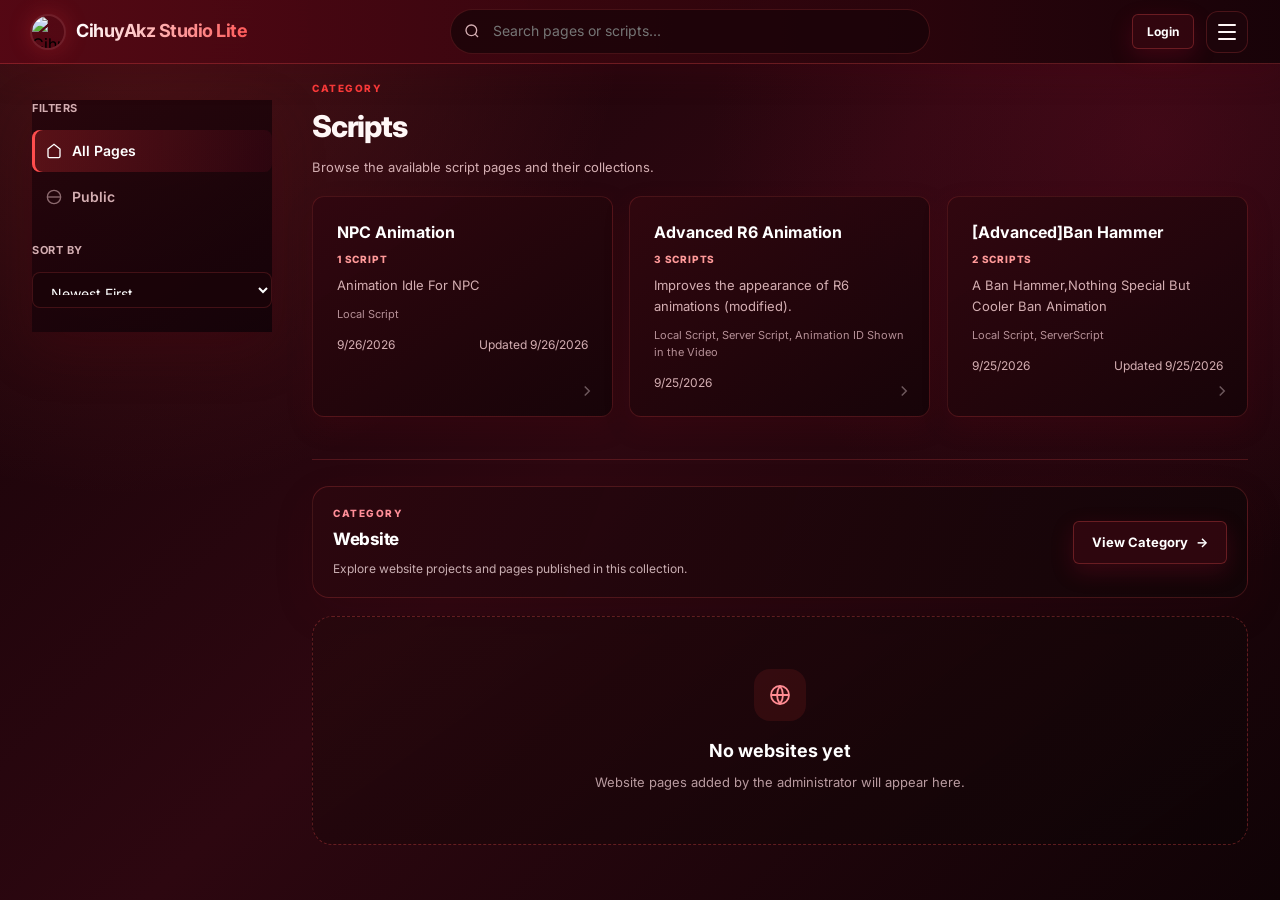
==== commit f56d9944: "Publish obfuscated website" ====
--- a/index.html
+++ b/index.html
@@ -1,4 +1,4 @@
-<!DOCTYPE html><html lang="en"><head><meta charset="UTF-8"><meta name="viewport" content="width=device-width,initial-scale=1"><script src="access-gate.js?v=20261015-red-session"></script><title>CihuyAkz Studio Lite</title><link rel="icon" type="image/svg+xml" href="assets/favicon.ico" type="image/x-icon"><link rel="stylesheet" href="style.css?v=20261015-website-confirm"><link rel="stylesheet" href="https://cdnjs.cloudflare.com/ajax/libs/animate.css/4.1.1/animate.min.css"><link href="https://fonts.googleapis.com/css2?family=Inter:wght@400;500;600;700&display=swap" rel="stylesheet"><link rel="stylesheet" href="https://cdnjs.cloudflare.com/ajax/libs/nprogress/0.2.0/nprogress.min.css"><link rel="stylesheet" type="text/css" href="https://cdn.jsdelivr.net/npm/toastify-js/src/toastify.min.css"><link rel="stylesheet" href="https://cdn.jsdelivr.net/npm/sweetalert2@11/dist/sweetalert2.min.css"><link rel="stylesheet" href="https://cdnjs.cloudflare.com/ajax/libs/codemirror/5.65.13/codemirror.min.css"></head><body><nav class="navbar animate__animated animate__fadeInDown"><div class="nav-content"><div class="nav-left"><button class="brand" onclick="navigate('')" style="background:0 0;border:none;padding:0;cursor:pointer"><img src="assets/cihuyakz-icon.png" class="nav-icon" alt="CihuyAkz Studio Lite"> <span class="nav-title">CihuyAkz Studio Lite</span></button></div><div class="nav-center"><div class="search-wrapper"><svg class="search-icon" width="16" height="16" viewBox="0 0 24 24" fill="none" stroke="currentColor" stroke-width="2"><circle cx="11" cy="11" r="8"></circle><path d="m21 21-4.35-4.35"></path></svg> <input type="text" id="search" placeholder="Search pages or scripts..." aria-label="Search pages or scripts"></div></div><div class="nav-right"><div id="auth-section"><button class="btn btn-secondary btn-sm" onclick="app.toggleLoginModal()">Login</button></div><div id="user-section" style="display:none"></div><div class="category-menu-wrap"><button type="button" class="category-menu-toggle" id="category-menu-toggle" aria-label="Open category menu" aria-expanded="false" aria-controls="category-menu" onclick="toggleCategoryMenu()"><span></span> <span></span> <span></span></button><nav class="category-menu" id="category-menu" aria-label="Website categories" hidden><div class="category-menu-heading">Categories</div><button type="button" class="category-menu-item" onclick="closeCategoryMenu(); navigate('')"><svg width="18" height="18" viewBox="0 0 24 24" fill="none" stroke="currentColor" stroke-width="1.8" aria-hidden="true"><path d="M4 5h16M4 12h16M4 19h10"></path></svg> <span>Scripts</span></button> <button type="button" class="category-menu-item" onclick="closeCategoryMenu(); navigate('website')"><svg width="18" height="18" viewBox="0 0 24 24" fill="none" stroke="currentColor" stroke-width="1.8" aria-hidden="true"><circle cx="12" cy="12" r="9"></circle><path d="M3 12h18M12 3a15 15 0 0 1 0 18M12 3a15 15 0 0 0 0 18"></path></svg> <span>Website</span></button> <button type="button" class="category-menu-item" onclick="closeCategoryMenu(); navigate('admin')"><svg width="18" height="18" viewBox="0 0 24 24" fill="none" stroke="currentColor" stroke-width="1.8" aria-hidden="true"><rect x="3" y="4" width="18" height="16" rx="2"></rect><circle cx="9" cy="10" r="2.5"></circle><path d="M5 17c.8-2 2.1-3 4-3s3.2 1 4 3M15 9h3M15 13h3"></path></svg> <span>Admin</span></button></nav></div></div></div></nav><div id="login-modal" class="modal-overlay animate__animated animate__fadeIn" style="display:none" onclick="if(event.target===this) app.toggleLoginModal()"><div class="modal animate__animated animate__zoomIn"><div class="modal-header"><h3>CihuyAkz Login</h3><button class="close-btn" onclick="app.toggleLoginModal()">×</button></div><div class="modal-body"><div class="form-group"><label>GitHub Token</label> <input type="password" id="auth-token" class="input-field" placeholder="ghp_..." autocomplete="off" onkeypress="if(event.key==='Enter') app.login()"></div><div id="login-error" role="alert" aria-live="polite" style="color:var(--color-danger);font-size:13px;margin:16px 0;text-align:center;display:none"></div><button class="btn btn-full" onclick="app.login()">Login</button></div></div></div><div id="website-open-confirm-modal" class="modal-overlay website-open-confirm-overlay" style="display:none" role="dialog" aria-modal="true" aria-labelledby="website-open-confirm-title" aria-describedby="website-open-confirm-description" onclick="if(event.target===this) app.cancelWebsiteOpen()"><div class="website-open-confirm-panel"><div class="website-open-confirm-icon" aria-hidden="true"><svg width="27" height="27" viewBox="0 0 24 24" fill="none" stroke="currentColor" stroke-width="1.8"><path d="M14 3h7v7"></path><path d="M10 14 21 3"></path><path d="M19 13v6a2 2 0 0 1-2 2H5a2 2 0 0 1-2-2V7a2 2 0 0 1 2-2h6"></path></svg></div><div class="website-open-confirm-eyebrow">EXTERNAL LINK</div><h2 id="website-open-confirm-title">Open this website?</h2><p id="website-open-confirm-description">You are about to leave CihuyAkz Studio Lite and visit an external website.</p><div class="website-open-confirm-destination" id="website-open-confirm-destination"></div><div class="website-open-confirm-actions"><button type="button" class="btn btn-secondary" onclick="app.cancelWebsiteOpen()">Cancel</button> <button type="button" class="btn btn-primary" id="website-open-accept-button" onclick="app.acceptWebsiteOpen()">Accept <span aria-hidden="true">↗</span></button></div></div></div><div class="container"><div id="view-home" class="view-section animate__animated animate__fadeIn" style="display:block"><div class="content-wrapper"><aside class="sidebar"><div class="sidebar-section"><h3 class="sidebar-title">Filters</h3><div class="sidebar-links"><a href="#" class="sidebar-link active" data-filter="all" onclick="event.preventDefault(); app.filterCategory('all', event)"><svg width="16" height="16" viewBox="0 0 24 24" fill="none" stroke="currentColor" stroke-width="2"><path d="M3 9l9-7 9 7v11a2 2 0 0 1-2 2H5a2 2 0 0 1-2-2z"></path></svg> All Pages </a><a href="#" class="sidebar-link" data-filter="public" onclick="event.preventDefault(); app.filterCategory('public', event)"><svg width="16" height="16" viewBox="0 0 24 24" fill="none" stroke="currentColor" stroke-width="2"><circle cx="12" cy="12" r="10"></circle><path d="M2 12h20"></path></svg> Public </a><a href="#" class="sidebar-link" id="private-filter" style="display:none" data-filter="private" onclick="event.preventDefault(); app.filterCategory('private', event)"><svg width="16" height="16" viewBox="0 0 24 24" fill="none" stroke="currentColor" stroke-width="2"><rect x="3" y="11" width="18" height="11" rx="2" ry="2"></rect><path d="M7 11V7a5 5 0 0 1 10 0v4"></path></svg> Private </a><a href="#" class="sidebar-link" id="unlisted-filter" style="display:none" data-filter="unlisted" onclick="event.preventDefault(); app.filterCategory('unlisted', event)"><svg width="16" height="16" viewBox="0 0 24 24" fill="none" stroke="currentColor" stroke-width="2"><path d="M13 2H6a2 2 0 0 0-2 2v16a2 2 0 0 0 2 2h12a2 2 0 0 0 2-2V9z"></path><polyline points="13 2 13 9 20 9"></polyline><line x1="16" y1="13" x2="8" y2="13"></line><line x1="16" y1="17" x2="8" y2="17"></line><polyline points="10 9 9 9 8 9"></polyline></svg> Unlisted</a></div></div><div class="sidebar-section sidebar-sort"><h3 class="sidebar-title">Sort By</h3><select class="input-field select-sm" id="sort-select" onchange="app.setSort(this.value)"><option value="newest">Newest First</option><option value="oldest">Oldest First</option><option value="alpha">A-Z</option><option value="updated">Recently Updated</option></select></div></aside><main class="main-content"><div class="script-grid" id="script-list"><div style="text-align:center;padding:60px 0;grid-column:1/-1"><div class="spinner"></div><p>Loading library...</p></div></div></main></div></div><div id="view-website" class="view-section animate__animated animate__fadeIn" style="display:none"><section class="website-category-page"><div class="website-category-heading"><div class="website-category-icon" aria-hidden="true"><svg width="30" height="30" viewBox="0 0 24 24" fill="none" stroke="currentColor" stroke-width="1.7"><circle cx="12" cy="12" r="9"></circle><path d="M3 12h18M12 3a15 15 0 0 1 0 18M12 3a15 15 0 0 0 0 18"></path></svg></div><span class="website-category-eyebrow">Category</span><h1>Website</h1><p>Explore website projects and pages published in this collection.</p></div><div class="website-category-toolbar"><div><span class="website-section-kicker">Website collection</span><h2>Published Websites</h2></div><button type="button" class="btn btn-primary website-add-button" id="website-add-button" onclick="app.showWebsiteForm()" style="display:none"><svg width="15" height="15" viewBox="0 0 24 24" fill="none" stroke="currentColor" stroke-width="2" aria-hidden="true"><path d="M12 5v14M5 12h14"></path></svg> Add Page</button></div><form id="website-entry-form" class="website-entry-form" hidden onsubmit="event.preventDefault(); app.saveWebsite()"><div class="website-form-heading"><div><span class="website-section-kicker">Content manager</span><h2 id="website-form-title">Add a Website Page</h2></div><button type="button" class="website-form-close" aria-label="Close form" onclick="app.cancelWebsiteForm()">×</button></div><input type="hidden" id="website-edit-id"><div class="website-form-grid"><div class="form-group"><label for="website-page-title">Page Title</label> <input type="text" id="website-page-title" class="input-field" maxlength="100" placeholder="Example: My Portfolio" required></div><div class="form-group"><label for="website-page-url">Website URL</label> <input type="url" id="website-page-url" class="input-field" placeholder="https://example.com" required></div><div class="form-group website-description-field"><label for="website-page-description">Description (optional)</label> <textarea id="website-page-description" class="input-field" rows="3" maxlength="500" placeholder="A short description of this website..."></textarea></div></div><div class="website-form-actions"><button type="button" class="btn btn-secondary" onclick="app.cancelWebsiteForm()">Cancel</button> <button type="submit" class="btn btn-primary" id="website-save-button">Save Page</button></div></form><div id="website-list" class="website-page-grid" aria-live="polite"></div><div id="website-category-empty" class="website-category-empty" hidden><div class="website-empty-mark" aria-hidden="true"><svg width="25" height="25" viewBox="0 0 24 24" fill="none" stroke="currentColor" stroke-width="1.7"><rect x="3" y="4" width="18" height="15" rx="2"></rect><path d="M3 9h18M8 22h8M12 19v3"></path></svg></div><h2>No websites yet</h2><p>Website pages added by the administrator will appear here.</p></div><button type="button" class="btn btn-secondary website-back-button" onclick="navigate('')">Back to Scripts</button></section></div><div id="view-admin" class="view-section animate__animated animate__fadeIn" style="display:none"><div class="admin-topbar"><div class="admin-topbar-left"><button class="btn-back" onclick="navigate('')"><svg width="16" height="16" viewBox="0 0 24 24" fill="none" stroke="currentColor" stroke-width="2"><path d="M19 12H5M12 19l-7-7 7-7"/></svg> Back to Site</button><div class="admin-context"><span class="admin-eyebrow">Workspace</span> <span class="admin-context-title">Content Management</span></div></div><div class="admin-topbar-actions"><span class="admin-session-label"><span class="admin-session-dot"></span> <span>Authenticated</span> </span><button class="btn btn-secondary btn-sm" onclick="app.logout()"><svg width="14" height="14" viewBox="0 0 24 24" fill="none" stroke="currentColor" stroke-width="2"><path d="M9 21H5a2 2 0 0 1-2-2V5a2 2 0 0 1 2-2h4"></path><polyline points="16 17 21 12 16 7"></polyline><line x1="21" y1="12" x2="9" y2="12"></line></svg> Sign Out</button></div></div><div class="admin-panel"><header class="admin-hero"><div><span class="admin-kicker">Admin Console</span><h1>Manage your script library</h1><p>Create pages, organize multiple scripts under one URL, and keep publishing controls in one place.</p></div><div class="admin-hero-meta"><div class="admin-user-card"><div class="admin-user-avatar">CA</div><div><strong>CihuyAkz</strong> <span>GitHub Publisher</span></div></div></div></header><div class="admin-stats" id="admin-stats"><div class="admin-stat-card"><span>Pages</span> <strong id="admin-page-count">—</strong> <small>Published content pages</small></div><div class="admin-stat-card"><span>Scripts</span> <strong id="admin-script-count">—</strong> <small>Scripts across all pages</small></div><div class="admin-stat-card"><span>Bots</span> <strong id="admin-bot-count">—</strong> <small>Discord automation posts</small></div></div><div class="admin-nav-row"><div class="tab-switcher admin-tab-switcher"><button class="tab-btn active" data-admin-tab="list" onclick="app.switchAdminTab('list')"><svg width="15" height="15" viewBox="0 0 24 24" fill="none" stroke="currentColor" stroke-width="2"><path d="M4 5h16M4 12h16M4 19h10"></path></svg> Pages</button> <button class="tab-btn" data-admin-tab="create" onclick="app.switchAdminTab('create')"><svg width="15" height="15" viewBox="0 0 24 24" fill="none" stroke="currentColor" stroke-width="2"><path d="M12 5v14M5 12h14"></path></svg> Create Page</button> <button class="tab-btn" data-admin-tab="bots" onclick="app.switchAdminTab('bots')"><svg width="15" height="15" viewBox="0 0 24 24" fill="none" stroke="currentColor" stroke-width="2"><circle cx="12" cy="12" r="9"></circle><path d="M12 8v4l3 2"></path></svg> Bots</button> <button class="tab-btn" data-admin-tab="websites" onclick="app.switchAdminTab('websites')"><svg width="15" height="15" viewBox="0 0 24 24" fill="none" stroke="currentColor" stroke-width="2"><circle cx="12" cy="12" r="9"></circle><path d="M3 12h18M12 3a15 15 0 0 1 0 18M12 3a15 15 0 0 0 0 18"></path></svg> Manage Website</button></div><div class="admin-nav-note">Use one page for multiple related scripts.</div></div><div id="admin-tab-editor" class="admin-tab" style="display:none"><div class="editor-container admin-editor"><div class="editor-topline"><div><span class="section-kicker">Page Editor</span><h2 id="editor-heading">Create New Page</h2><p class="editor-subtitle">Set the page title, then add as many named scripts as you need.</p></div><div class="editor-badge">Multi-script publishing</div></div><div class="page-form-grid"><div class="form-group form-group-flex"><label for="edit-page-title">Page Title</label> <input type="text" id="edit-page-title" class="input-field" placeholder="e.g. Combat Systems"> <small class="field-hint">This is the public page title and URL identity.</small></div><div class="form-group"><label for="edit-visibility">Visibility</label> <select id="edit-visibility" class="input-field"><option value="PUBLIC">Public</option><option value="PRIVATE">Private</option><option value="UNLISTED">Unlisted</option></select> <small class="field-hint">Controls whether this page appears in the library.</small></div><div class="form-group page-description-field"><label for="edit-desc">Page Description</label> <textarea id="edit-desc" class="input-field" rows="3" placeholder="Explain what this page contains..."></textarea></div></div><div class="script-builder-header"><div><span class="section-kicker">Script Collection</span><h3>Scripts on this page <span id="script-count-label">1 script</span></h3></div><button class="btn btn-secondary add-script-btn" onclick="app.addScriptBlock()"><svg width="15" height="15" viewBox="0 0 24 24" fill="none" stroke="currentColor" stroke-width="2"><path d="M12 5v14M5 12h14"></path></svg> Add Script</button></div><div id="script-builder" class="script-builder"></div><div class="editor-footer"><div class="editor-footer-note"><span class="editor-note-dot"></span> Each script gets its own raw file while sharing the same page URL.</div><div class="action-buttons"><button class="btn btn-secondary" onclick="app.switchAdminTab('list')">Cancel</button> <button class="btn btn-primary" onclick="app.savePage()">Publish Page</button></div></div></div></div><div id="admin-tab-list" class="admin-tab" style="display:block"><div class="admin-list-header modern-list-header"><div><span class="section-kicker">Library</span><h2>Published Pages</h2></div><div class="admin-list-header-actions"><span id="total-stats">Loading...</span> <button class="btn btn-sm" onclick="app.switchAdminTab('create')"><svg width="13" height="13" viewBox="0 0 24 24" fill="none" stroke="currentColor" stroke-width="2"><path d="M12 5v14M5 12h14"></path></svg> New Page</button></div></div><div id="admin-list"></div></div><div id="admin-tab-websites" class="admin-tab" style="display:none"><div class="admin-list-header modern-list-header"><div><span class="section-kicker">Website Category</span><h2>Manage Website Pages</h2><p class="editor-subtitle">Add, edit, or remove website links shown in the Website category.</p></div><button type="button" class="btn btn-sm" onclick="app.showWebsiteForm(null, 'admin')"><svg width="13" height="13" viewBox="0 0 24 24" fill="none" stroke="currentColor" stroke-width="2"><path d="M12 5v14M5 12h14"></path></svg> Add Website</button></div><form id="admin-website-entry-form" class="website-entry-form" hidden onsubmit="event.preventDefault(); app.saveWebsite('admin')"><div class="website-form-heading"><div><span class="website-section-kicker">Website Manager</span><h2 id="admin-website-form-title">Add a Website Page</h2></div><button type="button" class="website-form-close" aria-label="Close form" onclick="app.cancelWebsiteForm('admin')">×</button></div><input type="hidden" id="admin-website-edit-id"><div class="website-form-grid"><div class="form-group"><label for="admin-website-page-title">Page Title</label> <input type="text" id="admin-website-page-title" class="input-field" maxlength="100" placeholder="Example: My Portfolio" required></div><div class="form-group"><label for="admin-website-page-url">Website URL</label> <input type="url" id="admin-website-page-url" class="input-field" placeholder="https://example.com" required></div><div class="form-group website-description-field"><label for="admin-website-page-description">Description (optional)</label> <textarea id="admin-website-page-description" class="input-field" rows="3" maxlength="500" placeholder="A short description of this website..."></textarea></div></div><div class="website-form-actions"><button type="button" class="btn btn-secondary" onclick="app.cancelWebsiteForm('admin')">Cancel</button> <button type="submit" class="btn btn-primary" id="admin-website-save-button">Save Page</button></div></form><div id="admin-website-list" class="website-page-grid" aria-live="polite"></div><div id="admin-website-empty" class="website-category-empty" hidden><div class="website-empty-mark" aria-hidden="true"><svg width="25" height="25" viewBox="0 0 24 24" fill="none" stroke="currentColor" stroke-width="1.7"><rect x="3" y="4" width="18" height="15" rx="2"></rect><path d="M3 9h18M8 22h8M12 19v3"></path></svg></div><h2>No website pages yet</h2><p>Use Add Website to publish the first page in this category.</p></div></div><div id="admin-tab-bots" class="admin-tab" style="display:none"><div class="admin-list-header modern-list-header"><div><span class="section-kicker">Automation</span><h2>Bot Posts</h2></div><button class="btn btn-sm" onclick="app.switchAdminTab('create-bot')"><svg width="12" height="12" viewBox="0 0 24 24" fill="none" stroke="currentColor" stroke-width="2"><path d="M12 5v14M5 12h14"></path></svg> Create Bot</button></div><div id="bots-list"></div></div><div id="admin-tab-bot-editor" class="admin-tab" style="display:none"><div class="bot-form-container"><div class="editor-topline"><div><span class="section-kicker">Automation</span><h2 id="bot-editor-heading">Create New Bot</h2><p class="editor-subtitle">Prepare a Discord post or schedule it for later.</p></div></div><div class="form-group"><label for="bot-title">Post Title</label> <input type="text" id="bot-title" class="input-field" placeholder="Thread title for Discord"></div><div class="form-group"><label for="bot-message">Message Content</label> <textarea id="bot-message" class="input-field" rows="4" placeholder="Message to send to Discord"></textarea></div><div class="form-group schedule-toggle-row"><label class="toggle-field"><input type="checkbox" id="bot-schedule" onchange="app.toggleScheduleFields()"> <span class="toggle-ui"></span> <span><strong>Schedule Post</strong> <small>Send automatically at a specific time.</small></span></label></div><div id="schedule-fields" class="schedule-fields"><div class="form-group"><label for="bot-schedule-time">Scheduled Time</label> <input type="datetime-local" id="bot-schedule-time" class="input-field"></div><div class="form-group"><label for="bot-timezone">Timezone</label> <select id="bot-timezone" class="input-field"><option value="UTC">UTC</option><option value="America/New_York">Eastern Time (ET)</option><option value="America/Chicago">Central Time (CT)</option><option value="America/Denver">Mountain Time (MT)</option><option value="America/Los_Angeles">Pacific Time (PT)</option><option value="Europe/London">London (GMT)</option><option value="Europe/Paris">Paris (CET)</option><option value="Asia/Tokyo">Tokyo (JST)</option><option value="Australia/Sydney">Sydney (AEST)</option><option value="Asia/Jakarta">Jakarta (WIB)</option></select></div></div><div class="bot-actions"><div class="action-buttons"><button class="btn btn-secondary" onclick="app.switchAdminTab('bots')">Cancel</button> <button class="btn btn-primary" onclick="app.saveBot()">Send Bot</button></div></div></div></div></div></div></div><script src="https://cdn.jsdelivr.net/npm/sweetalert2@11"></script><script type="text/javascript" src="https://cdn.jsdelivr.net/npm/toastify-js"></script><script src="https://cdnjs.cloudflare.com/ajax/libs/nprogress/0.2.0/nprogress.min.js"></script><script src="https://cdnjs.cloudflare.com/ajax/libs/codemirror/5.65.13/codemirror.min.js"></script><script src="https://cdnjs.cloudflare.com/ajax/libs/codemirror/5.65.13/mode/lua/lua.min.js"></script><script>function toggleCategoryMenu() {
+<!DOCTYPE html><html lang="en"><head><meta charset="UTF-8"><meta name="viewport" content="width=device-width,initial-scale=1"><script src="access-gate.js?v=20261015-red-session"></script><title>CihuyAkz Studio Lite</title><link rel="icon" type="image/svg+xml" href="assets/favicon.ico" type="image/x-icon"><link rel="stylesheet" href="style.css?v=20261015-menu-all-blue"><link rel="stylesheet" href="https://cdnjs.cloudflare.com/ajax/libs/animate.css/4.1.1/animate.min.css"><link href="https://fonts.googleapis.com/css2?family=Inter:wght@400;500;600;700&display=swap" rel="stylesheet"><link rel="stylesheet" href="https://cdnjs.cloudflare.com/ajax/libs/nprogress/0.2.0/nprogress.min.css"><link rel="stylesheet" type="text/css" href="https://cdn.jsdelivr.net/npm/toastify-js/src/toastify.min.css"><link rel="stylesheet" href="https://cdn.jsdelivr.net/npm/sweetalert2@11/dist/sweetalert2.min.css"><link rel="stylesheet" href="https://cdnjs.cloudflare.com/ajax/libs/codemirror/5.65.13/codemirror.min.css"></head><body><nav class="navbar animate__animated animate__fadeInDown"><div class="nav-content"><div class="nav-left"><button class="brand" onclick="navigate('')" style="background:0 0;border:none;padding:0;cursor:pointer"><img src="assets/cihuyakz-icon.png" class="nav-icon" alt="CihuyAkz Studio Lite"> <span class="nav-title">CihuyAkz Studio Lite</span></button></div><div class="nav-center"><div class="search-wrapper"><svg class="search-icon" width="16" height="16" viewBox="0 0 24 24" fill="none" stroke="currentColor" stroke-width="2"><circle cx="11" cy="11" r="8"></circle><path d="m21 21-4.35-4.35"></path></svg> <input type="text" id="search" placeholder="Search pages or scripts..." aria-label="Search pages or scripts"></div></div><div class="nav-right"><div id="auth-section"><button class="btn btn-secondary btn-sm" onclick="app.toggleLoginModal()">Login</button></div><div id="user-section" style="display:none"></div><div class="category-menu-wrap"><button type="button" class="category-menu-toggle" id="category-menu-toggle" aria-label="Open category menu" aria-expanded="false" aria-controls="category-menu" onclick="toggleCategoryMenu()"><span></span> <span></span> <span></span></button><nav class="category-menu" id="category-menu" aria-label="Website categories" hidden><div class="category-menu-heading">Categories</div><button type="button" class="category-menu-item" data-category-route="all" onclick="closeCategoryMenu(); navigate('')"><svg width="18" height="18" viewBox="0 0 24 24" fill="none" stroke="currentColor" stroke-width="1.8" aria-hidden="true"><rect x="3" y="3" width="7" height="7" rx="1.5"></rect><rect x="14" y="3" width="7" height="7" rx="1.5"></rect><rect x="3" y="14" width="7" height="7" rx="1.5"></rect><rect x="14" y="14" width="7" height="7" rx="1.5"></rect></svg> <span>All</span> <span class="category-menu-current" aria-hidden="true">Default</span></button> <button type="button" class="category-menu-item" data-category-route="scripts" onclick="closeCategoryMenu(); navigate('scripts')"><svg width="18" height="18" viewBox="0 0 24 24" fill="none" stroke="currentColor" stroke-width="1.8" aria-hidden="true"><path d="M8 5H5a2 2 0 0 0-2 2v10a2 2 0 0 0 2 2h3M16 5h3a2 2 0 0 1 2 2v10a2 2 0 0 1-2 2h-3M9 8l-3 4 3 4M15 8l3 4-3 4"></path></svg> <span>Scripts</span></button> <button type="button" class="category-menu-item" data-category-route="website" onclick="closeCategoryMenu(); navigate('website')"><svg width="18" height="18" viewBox="0 0 24 24" fill="none" stroke="currentColor" stroke-width="1.8" aria-hidden="true"><circle cx="12" cy="12" r="9"></circle><path d="M3 12h18M12 3a15 15 0 0 1 0 18M12 3a15 15 0 0 0 0 18"></path></svg> <span>Website</span></button> <button type="button" class="category-menu-item" data-category-route="admin" onclick="closeCategoryMenu(); navigate('admin')"><svg width="18" height="18" viewBox="0 0 24 24" fill="none" stroke="currentColor" stroke-width="1.8" aria-hidden="true"><rect x="3" y="4" width="18" height="16" rx="2"></rect><circle cx="9" cy="10" r="2.5"></circle><path d="M5 17c.8-2 2.1-3 4-3s3.2 1 4 3M15 9h3M15 13h3"></path></svg> <span>Admin</span></button></nav></div></div></div></nav><div id="login-modal" class="modal-overlay animate__animated animate__fadeIn" style="display:none" onclick="if(event.target===this) app.toggleLoginModal()"><div class="modal animate__animated animate__zoomIn"><div class="modal-header"><h3>CihuyAkz Login</h3><button class="close-btn" onclick="app.toggleLoginModal()">×</button></div><div class="modal-body"><div class="form-group"><label>GitHub Token</label> <input type="password" id="auth-token" class="input-field" placeholder="ghp_..." autocomplete="off" onkeypress="if(event.key==='Enter') app.login()"></div><div id="login-error" role="alert" aria-live="polite" style="color:var(--color-danger);font-size:13px;margin:16px 0;text-align:center;display:none"></div><button class="btn btn-full" onclick="app.login()">Login</button></div></div></div><div id="website-open-confirm-modal" class="modal-overlay website-open-confirm-overlay" style="display:none" role="dialog" aria-modal="true" aria-labelledby="website-open-confirm-title" aria-describedby="website-open-confirm-description" onclick="if(event.target===this) app.cancelWebsiteOpen()"><div class="website-open-confirm-panel"><div class="website-open-confirm-icon" aria-hidden="true"><svg width="27" height="27" viewBox="0 0 24 24" fill="none" stroke="currentColor" stroke-width="1.8"><path d="M14 3h7v7"></path><path d="M10 14 21 3"></path><path d="M19 13v6a2 2 0 0 1-2 2H5a2 2 0 0 1-2-2V7a2 2 0 0 1 2-2h6"></path></svg></div><div class="website-open-confirm-eyebrow">EXTERNAL LINK</div><h2 id="website-open-confirm-title">Open this website?</h2><p id="website-open-confirm-description">You are about to leave CihuyAkz Studio Lite and visit an external website.</p><div class="website-open-confirm-destination" id="website-open-confirm-destination"></div><div class="website-open-confirm-actions"><button type="button" class="btn btn-secondary" onclick="app.cancelWebsiteOpen()">Cancel</button> <button type="button" class="btn btn-primary" id="website-open-accept-button" onclick="app.acceptWebsiteOpen()">Accept <span aria-hidden="true">↗</span></button></div></div></div><div class="container"><div id="view-home" class="view-section animate__animated animate__fadeIn" style="display:block"><div class="content-wrapper"><aside class="sidebar"><div class="sidebar-section"><h3 class="sidebar-title">Filters</h3><div class="sidebar-links"><a href="#" class="sidebar-link active" data-filter="all" onclick="event.preventDefault(); app.filterCategory('all', event)"><svg width="16" height="16" viewBox="0 0 24 24" fill="none" stroke="currentColor" stroke-width="2"><path d="M3 9l9-7 9 7v11a2 2 0 0 1-2 2H5a2 2 0 0 1-2-2z"></path></svg> All Pages </a><a href="#" class="sidebar-link" data-filter="public" onclick="event.preventDefault(); app.filterCategory('public', event)"><svg width="16" height="16" viewBox="0 0 24 24" fill="none" stroke="currentColor" stroke-width="2"><circle cx="12" cy="12" r="10"></circle><path d="M2 12h20"></path></svg> Public </a><a href="#" class="sidebar-link" id="private-filter" style="display:none" data-filter="private" onclick="event.preventDefault(); app.filterCategory('private', event)"><svg width="16" height="16" viewBox="0 0 24 24" fill="none" stroke="currentColor" stroke-width="2"><rect x="3" y="11" width="18" height="11" rx="2" ry="2"></rect><path d="M7 11V7a5 5 0 0 1 10 0v4"></path></svg> Private </a><a href="#" class="sidebar-link" id="unlisted-filter" style="display:none" data-filter="unlisted" onclick="event.preventDefault(); app.filterCategory('unlisted', event)"><svg width="16" height="16" viewBox="0 0 24 24" fill="none" stroke="currentColor" stroke-width="2"><path d="M13 2H6a2 2 0 0 0-2 2v16a2 2 0 0 0 2 2h12a2 2 0 0 0 2-2V9z"></path><polyline points="13 2 13 9 20 9"></polyline><line x1="16" y1="13" x2="8" y2="13"></line><line x1="16" y1="17" x2="8" y2="17"></line><polyline points="10 9 9 9 8 9"></polyline></svg> Unlisted</a></div></div><div class="sidebar-section sidebar-sort"><h3 class="sidebar-title">Sort By</h3><select class="input-field select-sm" id="sort-select" onchange="app.setSort(this.value)"><option value="newest">Newest First</option><option value="oldest">Oldest First</option><option value="alpha">A-Z</option><option value="updated">Recently Updated</option></select></div></aside><main class="main-content"><div class="category-section-heading" id="scripts-category-heading"><span class="category-section-eyebrow">Category</span><h1>Scripts</h1><p>Browse the available script pages and their collections.</p></div><div class="script-grid" id="script-list"><div style="text-align:center;padding:60px 0;grid-column:1/-1"><div class="spinner"></div><p>Loading library...</p></div></div><section id="all-website-section" class="all-website-section" aria-labelledby="all-website-heading"><div class="website-category-toolbar all-website-toolbar"><div><span class="website-section-kicker">Category</span><h2 id="all-website-heading">Website</h2><p>Explore website projects and pages published in this collection.</p></div><button type="button" class="btn btn-secondary all-website-view-button" onclick="navigate('website')">View Category <span aria-hidden="true">→</span></button></div><div id="all-website-list" class="website-page-grid" aria-live="polite"></div><div id="all-website-empty" class="website-category-empty" hidden><div class="website-empty-mark" aria-hidden="true"><svg width="24" height="24" viewBox="0 0 24 24" fill="none" stroke="currentColor" stroke-width="1.8"><circle cx="12" cy="12" r="9"></circle><path d="M3 12h18M12 3a15 15 0 0 1 0 18M12 3a15 15 0 0 0 0 18"></path></svg></div><h2>No websites yet</h2><p>Website pages added by the administrator will appear here.</p></div></section></main></div></div><div id="view-website" class="view-section animate__animated animate__fadeIn" style="display:none"><section class="website-category-page"><div class="website-category-heading"><div class="website-category-icon" aria-hidden="true"><svg width="30" height="30" viewBox="0 0 24 24" fill="none" stroke="currentColor" stroke-width="1.7"><circle cx="12" cy="12" r="9"></circle><path d="M3 12h18M12 3a15 15 0 0 1 0 18M12 3a15 15 0 0 0 0 18"></path></svg></div><span class="website-category-eyebrow">Category</span><h1>Website</h1><p>Explore website projects and pages published in this collection.</p></div><div class="website-category-toolbar"><div><span class="website-section-kicker">Website collection</span><h2>Published Websites</h2></div><button type="button" class="btn btn-primary website-add-button" id="website-add-button" onclick="app.showWebsiteForm()" style="display:none"><svg width="15" height="15" viewBox="0 0 24 24" fill="none" stroke="currentColor" stroke-width="2" aria-hidden="true"><path d="M12 5v14M5 12h14"></path></svg> Add Page</button></div><form id="website-entry-form" class="website-entry-form" hidden onsubmit="event.preventDefault(); app.saveWebsite()"><div class="website-form-heading"><div><span class="website-section-kicker">Content manager</span><h2 id="website-form-title">Add a Website Page</h2></div><button type="button" class="website-form-close" aria-label="Close form" onclick="app.cancelWebsiteForm()">×</button></div><input type="hidden" id="website-edit-id"><div class="website-form-grid"><div class="form-group"><label for="website-page-title">Page Title</label> <input type="text" id="website-page-title" class="input-field" maxlength="100" placeholder="Example: My Portfolio" required></div><div class="form-group"><label for="website-page-url">Website URL</label> <input type="url" id="website-page-url" class="input-field" placeholder="https://example.com" required></div><div class="form-group website-description-field"><label for="website-page-description">Description (optional)</label> <textarea id="website-page-description" class="input-field" rows="3" maxlength="500" placeholder="A short description of this website..."></textarea></div></div><div class="website-form-actions"><button type="button" class="btn btn-secondary" onclick="app.cancelWebsiteForm()">Cancel</button> <button type="submit" class="btn btn-primary" id="website-save-button">Save Page</button></div></form><div id="website-list" class="website-page-grid" aria-live="polite"></div><div id="website-category-empty" class="website-category-empty" hidden><div class="website-empty-mark" aria-hidden="true"><svg width="25" height="25" viewBox="0 0 24 24" fill="none" stroke="currentColor" stroke-width="1.7"><rect x="3" y="4" width="18" height="15" rx="2"></rect><path d="M3 9h18M8 22h8M12 19v3"></path></svg></div><h2>No websites yet</h2><p>Website pages added by the administrator will appear here.</p></div><button type="button" class="btn btn-secondary website-back-button" onclick="navigate('')">Back to Scripts</button></section></div><div id="view-admin" class="view-section animate__animated animate__fadeIn" style="display:none"><div class="admin-topbar"><div class="admin-topbar-left"><button class="btn-back" onclick="navigate('')"><svg width="16" height="16" viewBox="0 0 24 24" fill="none" stroke="currentColor" stroke-width="2"><path d="M19 12H5M12 19l-7-7 7-7"/></svg> Back to Site</button><div class="admin-context"><span class="admin-eyebrow">Workspace</span> <span class="admin-context-title">Content Management</span></div></div><div class="admin-topbar-actions"><span class="admin-session-label"><span class="admin-session-dot"></span> <span>Authenticated</span> </span><button class="btn btn-secondary btn-sm" onclick="app.logout()"><svg width="14" height="14" viewBox="0 0 24 24" fill="none" stroke="currentColor" stroke-width="2"><path d="M9 21H5a2 2 0 0 1-2-2V5a2 2 0 0 1 2-2h4"></path><polyline points="16 17 21 12 16 7"></polyline><line x1="21" y1="12" x2="9" y2="12"></line></svg> Sign Out</button></div></div><div class="admin-panel"><header class="admin-hero"><div><span class="admin-kicker">Admin Console</span><h1>Manage your script library</h1><p>Create pages, organize multiple scripts under one URL, and keep publishing controls in one place.</p></div><div class="admin-hero-meta"><div class="admin-user-card"><div class="admin-user-avatar">CA</div><div><strong>CihuyAkz</strong> <span>GitHub Publisher</span></div></div></div></header><div class="admin-stats" id="admin-stats"><div class="admin-stat-card"><span>Pages</span> <strong id="admin-page-count">—</strong> <small>Published content pages</small></div><div class="admin-stat-card"><span>Scripts</span> <strong id="admin-script-count">—</strong> <small>Scripts across all pages</small></div><div class="admin-stat-card"><span>Bots</span> <strong id="admin-bot-count">—</strong> <small>Discord automation posts</small></div></div><div class="admin-nav-row"><div class="tab-switcher admin-tab-switcher"><button class="tab-btn active" data-admin-tab="list" onclick="app.switchAdminTab('list')"><svg width="15" height="15" viewBox="0 0 24 24" fill="none" stroke="currentColor" stroke-width="2"><path d="M4 5h16M4 12h16M4 19h10"></path></svg> Pages</button> <button class="tab-btn" data-admin-tab="create" onclick="app.switchAdminTab('create')"><svg width="15" height="15" viewBox="0 0 24 24" fill="none" stroke="currentColor" stroke-width="2"><path d="M12 5v14M5 12h14"></path></svg> Create Page</button> <button class="tab-btn" data-admin-tab="bots" onclick="app.switchAdminTab('bots')"><svg width="15" height="15" viewBox="0 0 24 24" fill="none" stroke="currentColor" stroke-width="2"><circle cx="12" cy="12" r="9"></circle><path d="M12 8v4l3 2"></path></svg> Bots</button> <button class="tab-btn" data-admin-tab="websites" onclick="app.switchAdminTab('websites')"><svg width="15" height="15" viewBox="0 0 24 24" fill="none" stroke="currentColor" stroke-width="2"><circle cx="12" cy="12" r="9"></circle><path d="M3 12h18M12 3a15 15 0 0 1 0 18M12 3a15 15 0 0 0 0 18"></path></svg> Manage Website</button></div><div class="admin-nav-note">Use one page for multiple related scripts.</div></div><div id="admin-tab-editor" class="admin-tab" style="display:none"><div class="editor-container admin-editor"><div class="editor-topline"><div><span class="section-kicker">Page Editor</span><h2 id="editor-heading">Create New Page</h2><p class="editor-subtitle">Set the page title, then add as many named scripts as you need.</p></div><div class="editor-badge">Multi-script publishing</div></div><div class="page-form-grid"><div class="form-group form-group-flex"><label for="edit-page-title">Page Title</label> <input type="text" id="edit-page-title" class="input-field" placeholder="e.g. Combat Systems"> <small class="field-hint">This is the public page title and URL identity.</small></div><div class="form-group"><label for="edit-visibility">Visibility</label> <select id="edit-visibility" class="input-field"><option value="PUBLIC">Public</option><option value="PRIVATE">Private</option><option value="UNLISTED">Unlisted</option></select> <small class="field-hint">Controls whether this page appears in the library.</small></div><div class="form-group page-description-field"><label for="edit-desc">Page Description</label> <textarea id="edit-desc" class="input-field" rows="3" placeholder="Explain what this page contains..."></textarea></div></div><div class="script-builder-header"><div><span class="section-kicker">Script Collection</span><h3>Scripts on this page <span id="script-count-label">1 script</span></h3></div><button class="btn btn-secondary add-script-btn" onclick="app.addScriptBlock()"><svg width="15" height="15" viewBox="0 0 24 24" fill="none" stroke="currentColor" stroke-width="2"><path d="M12 5v14M5 12h14"></path></svg> Add Script</button></div><div id="script-builder" class="script-builder"></div><div class="editor-footer"><div class="editor-footer-note"><span class="editor-note-dot"></span> Each script gets its own raw file while sharing the same page URL.</div><div class="action-buttons"><button class="btn btn-secondary" onclick="app.switchAdminTab('list')">Cancel</button> <button class="btn btn-primary" onclick="app.savePage()">Publish Page</button></div></div></div></div><div id="admin-tab-list" class="admin-tab" style="display:block"><div class="admin-list-header modern-list-header"><div><span class="section-kicker">Library</span><h2>Published Pages</h2></div><div class="admin-list-header-actions"><span id="total-stats">Loading...</span> <button class="btn btn-sm" onclick="app.switchAdminTab('create')"><svg width="13" height="13" viewBox="0 0 24 24" fill="none" stroke="currentColor" stroke-width="2"><path d="M12 5v14M5 12h14"></path></svg> New Page</button></div></div><div id="admin-list"></div></div><div id="admin-tab-websites" class="admin-tab" style="display:none"><div class="admin-list-header modern-list-header"><div><span class="section-kicker">Website Category</span><h2>Manage Website Pages</h2><p class="editor-subtitle">Add, edit, or remove website links shown in the Website category.</p></div><button type="button" class="btn btn-sm" onclick="app.showWebsiteForm(null, 'admin')"><svg width="13" height="13" viewBox="0 0 24 24" fill="none" stroke="currentColor" stroke-width="2"><path d="M12 5v14M5 12h14"></path></svg> Add Website</button></div><form id="admin-website-entry-form" class="website-entry-form" hidden onsubmit="event.preventDefault(); app.saveWebsite('admin')"><div class="website-form-heading"><div><span class="website-section-kicker">Website Manager</span><h2 id="admin-website-form-title">Add a Website Page</h2></div><button type="button" class="website-form-close" aria-label="Close form" onclick="app.cancelWebsiteForm('admin')">×</button></div><input type="hidden" id="admin-website-edit-id"><div class="website-form-grid"><div class="form-group"><label for="admin-website-page-title">Page Title</label> <input type="text" id="admin-website-page-title" class="input-field" maxlength="100" placeholder="Example: My Portfolio" required></div><div class="form-group"><label for="admin-website-page-url">Website URL</label> <input type="url" id="admin-website-page-url" class="input-field" placeholder="https://example.com" required></div><div class="form-group website-description-field"><label for="admin-website-page-description">Description (optional)</label> <textarea id="admin-website-page-description" class="input-field" rows="3" maxlength="500" placeholder="A short description of this website..."></textarea></div></div><div class="website-form-actions"><button type="button" class="btn btn-secondary" onclick="app.cancelWebsiteForm('admin')">Cancel</button> <button type="submit" class="btn btn-primary" id="admin-website-save-button">Save Page</button></div></form><div id="admin-website-list" class="website-page-grid" aria-live="polite"></div><div id="admin-website-empty" class="website-category-empty" hidden><div class="website-empty-mark" aria-hidden="true"><svg width="25" height="25" viewBox="0 0 24 24" fill="none" stroke="currentColor" stroke-width="1.7"><rect x="3" y="4" width="18" height="15" rx="2"></rect><path d="M3 9h18M8 22h8M12 19v3"></path></svg></div><h2>No website pages yet</h2><p>Use Add Website to publish the first page in this category.</p></div></div><div id="admin-tab-bots" class="admin-tab" style="display:none"><div class="admin-list-header modern-list-header"><div><span class="section-kicker">Automation</span><h2>Bot Posts</h2></div><button class="btn btn-sm" onclick="app.switchAdminTab('create-bot')"><svg width="12" height="12" viewBox="0 0 24 24" fill="none" stroke="currentColor" stroke-width="2"><path d="M12 5v14M5 12h14"></path></svg> Create Bot</button></div><div id="bots-list"></div></div><div id="admin-tab-bot-editor" class="admin-tab" style="display:none"><div class="bot-form-container"><div class="editor-topline"><div><span class="section-kicker">Automation</span><h2 id="bot-editor-heading">Create New Bot</h2><p class="editor-subtitle">Prepare a Discord post or schedule it for later.</p></div></div><div class="form-group"><label for="bot-title">Post Title</label> <input type="text" id="bot-title" class="input-field" placeholder="Thread title for Discord"></div><div class="form-group"><label for="bot-message">Message Content</label> <textarea id="bot-message" class="input-field" rows="4" placeholder="Message to send to Discord"></textarea></div><div class="form-group schedule-toggle-row"><label class="toggle-field"><input type="checkbox" id="bot-schedule" onchange="app.toggleScheduleFields()"> <span class="toggle-ui"></span> <span><strong>Schedule Post</strong> <small>Send automatically at a specific time.</small></span></label></div><div id="schedule-fields" class="schedule-fields"><div class="form-group"><label for="bot-schedule-time">Scheduled Time</label> <input type="datetime-local" id="bot-schedule-time" class="input-field"></div><div class="form-group"><label for="bot-timezone">Timezone</label> <select id="bot-timezone" class="input-field"><option value="UTC">UTC</option><option value="America/New_York">Eastern Time (ET)</option><option value="America/Chicago">Central Time (CT)</option><option value="America/Denver">Mountain Time (MT)</option><option value="America/Los_Angeles">Pacific Time (PT)</option><option value="Europe/London">London (GMT)</option><option value="Europe/Paris">Paris (CET)</option><option value="Asia/Tokyo">Tokyo (JST)</option><option value="Australia/Sydney">Sydney (AEST)</option><option value="Asia/Jakarta">Jakarta (WIB)</option></select></div></div><div class="bot-actions"><div class="action-buttons"><button class="btn btn-secondary" onclick="app.switchAdminTab('bots')">Cancel</button> <button class="btn btn-primary" onclick="app.saveBot()">Send Bot</button></div></div></div></div></div></div></div><script src="https://cdn.jsdelivr.net/npm/sweetalert2@11"></script><script type="text/javascript" src="https://cdn.jsdelivr.net/npm/toastify-js"></script><script src="https://cdnjs.cloudflare.com/ajax/libs/nprogress/0.2.0/nprogress.min.js"></script><script src="https://cdnjs.cloudflare.com/ajax/libs/codemirror/5.65.13/codemirror.min.js"></script><script src="https://cdnjs.cloudflare.com/ajax/libs/codemirror/5.65.13/mode/lua/lua.min.js"></script><script>function toggleCategoryMenu() {
             const menu = document.getElementById('category-menu');
             const toggle = document.getElementById('category-menu-toggle');
             const isOpening = menu.hidden;
@@ -16,6 +16,19 @@
             toggle.setAttribute('aria-label', 'Open category menu');
         }
 
+        function updateCategoryMenuSelection(hash = location.hash.slice(1)) {
+            const activeRoute = hash === 'website' ? 'website' : hash === 'admin' ? 'admin' : hash === 'scripts' ? 'scripts' : 'all';
+            document.querySelectorAll('.category-menu-item[data-category-route]').forEach(item => {
+                const active = item.dataset.categoryRoute === activeRoute;
+                item.classList.toggle('active', active);
+                if (active) item.setAttribute('aria-current', 'page');
+                else item.removeAttribute('aria-current');
+            });
+        }
+
+        document.addEventListener('DOMContentLoaded', () => updateCategoryMenuSelection());
+        window.addEventListener('hashchange', () => updateCategoryMenuSelection());
+
         document.addEventListener('click', function (event) {
             if (!event.target.closest('.category-menu-wrap')) closeCategoryMenu();
         });
@@ -26,4 +39,4 @@
                 const confirmation = document.getElementById('website-open-confirm-modal');
                 if (confirmation && confirmation.style.display !== 'none') app.cancelWebsiteOpen();
             }
-        });</script><script src="app.js?v=20261015-website-confirm"></script><script defer="defer" src="https://static.cloudflareinsights.com/beacon.min.js" data-cf-beacon='{"token": "468b54ebf85b4f809e3ba2eda2d74612"}'></script></body></html>+        });</script><script src="app.js?v=20261015-menu-all-blue"></script><script defer="defer" src="https://static.cloudflareinsights.com/beacon.min.js" data-cf-beacon='{"token": "468b54ebf85b4f809e3ba2eda2d74612"}'></script></body></html>
--- a/style.css
+++ b/style.css
@@ -1 +1 @@
-:root{--bg-primary:#080304;--bg-secondary:#19070a;--surface:rgba(24, 7, 10, 0.88);--surface-hover:rgba(52, 10, 16, 0.94);--color-primary:#ff3b3b;--color-primary-hover:#dc2626;--color-primary-dim:rgba(255, 59, 59, 0.14);--color-border:rgba(255, 72, 72, 0.22);--color-text:#ffffff;--color-text-muted:#a0a0a0;--color-danger:#ef4444;--color-danger-hover:#dc2626;--shadow-sm:0 1px 2px rgba(0,0,0,0.5);--shadow-md:0 8px 24px rgba(255, 40, 40, 0.12)}::-webkit-scrollbar{width:8px;height:8px}::-webkit-scrollbar-track{background:var(--bg-primary);border-radius:4px}::-webkit-scrollbar-thumb{background:var(--color-border);border-radius:4px}::-webkit-scrollbar-thumb:hover{background:var(--color-primary);cursor:pointer}*,::after,::before{box-sizing:border-box;margin:0;padding:0}body{background:var(--bg-primary);color:var(--color-text);font-family:Inter,sans-serif;line-height:1.6;-webkit-font-smoothing:antialiased;scroll-behavior:smooth}:focus-visible{outline:2px solid var(--color-primary);outline-offset:2px}:focus:not(:focus-visible){outline:0}canvas,img,picture,svg,video{display:block;max-width:100%}button,input,select,textarea{font:inherit}.btn[disabled]{opacity:.5;cursor:not-allowed;transform:none!important}.input-field:disabled{opacity:.5;cursor:not-allowed}.admin-item,.btn,.script-card,.stat-card{will-change:transform;backface-visibility:hidden;transform:translateZ(0)}.navbar{position:fixed;top:0;width:100%;height:64px;background:rgba(0,0,0,.85);backdrop-filter:blur(16px);-webkit-backdrop-filter:blur(16px);border-bottom:1px solid var(--color-border);z-index:1000}@supports not (backdrop-filter:blur(16px)){.navbar{background:rgba(0,0,0,.95)}}.nav-content{max-width:1400px;margin:0 auto;height:100%;padding:0 32px;display:flex;align-items:center;justify-content:space-between}.nav-left{flex:0 0 auto}.brand{display:flex;align-items:center;gap:12px;cursor:pointer;transition:.2s;background:0 0;border:none;padding:0}.brand:hover{opacity:.8}.nav-icon{width:32px;height:32px;border-radius:50%;object-fit:cover}.nav-title{font-weight:700;font-size:18px;letter-spacing:-.5px;display:block!important;visibility:visible!important;opacity:1!important}.nav-center{flex:1;display:flex;justify-content:center;padding:0 32px}.search-wrapper{position:relative;width:100%;max-width:480px}.search-icon{position:absolute;left:14px;top:50%;transform:translateY(-50%);color:var(--color-text-muted);pointer-events:none}#search{width:100%;background:var(--surface);border:1px solid var(--color-border);color:var(--color-text);padding:10px 16px 10px 42px;border-radius:99px;font-size:14px;transition:.2s}#search:focus{border-color:var(--color-primary);background:var(--bg-secondary)}.nav-right{flex:0 0 auto;display:flex;gap:12px;align-items:center}.container{max-width:1400px;margin:80px auto 40px;padding:0 32px;min-height:calc(100vh - 120px)}.content-wrapper{display:grid;grid-template-columns:240px 1fr;gap:40px}.sidebar{position:sticky;top:100px;height:fit-content}.sidebar-section{margin-bottom:24px}.sidebar-title{font-size:11px;font-weight:700;color:var(--color-text-muted);text-transform:uppercase;margin-bottom:12px;letter-spacing:.5px}.sidebar-link{display:flex;align-items:center;gap:10px;padding:10px 14px;color:var(--color-text-muted);text-decoration:none;font-size:14px;font-weight:600;border-radius:8px;margin-bottom:4px;transition:.2s}.sidebar-link svg{opacity:.6}.sidebar-link:hover{color:var(--color-text);background:var(--surface)}.sidebar-link.active{color:var(--color-primary);background:var(--color-primary-dim)}.sidebar-link.active svg{opacity:1}.select-sm{padding:8px 12px;font-size:13px;height:36px}.script-grid{display:grid;grid-template-columns:repeat(auto-fill,minmax(280px,1fr));gap:16px}.script-card{background:var(--surface);border:1px solid var(--color-border);border-radius:12px;padding:24px;cursor:pointer;transition:.2s;display:flex;flex-direction:column}.script-card:hover{border-color:var(--color-primary);box-shadow:var(--shadow-md)}.card-header-section{display:flex;justify-content:space-between;align-items:flex-start;margin-bottom:8px;gap:12px}.script-title{font-size:16px;font-weight:700;color:#fff;word-break:break-word;line-height:1.4}.card-meta{margin-top:auto;padding-top:12px;font-size:12px;color:var(--color-text-muted);display:flex;justify-content:space-between;align-items:center}.badge{font-size:10px;font-weight:800;padding:4px 8px;border-radius:6px;text-transform:uppercase;white-space:nowrap}.badge-sm{font-size:9px;padding:3px 6px}.badge-public{background:var(--color-primary)}.badge-private{background:var(--surface-hover);color:var(--color-text-muted);border:1px solid var(--color-border)}.badge-unlisted{background:#f59e0b;color:#000}.script-header-lg{display:flex;justify-content:space-between;align-items:flex-start;margin-bottom:24px;flex-wrap:wrap;gap:16px}.script-header-lg h1{font-size:32px;letter-spacing:-1px;line-height:1.2;margin-bottom:12px;font-weight:800}.meta-row{display:flex;gap:12px;flex-wrap:wrap}.meta-badge{font-size:13px;color:var(--color-text-muted);background:var(--surface);padding:6px 12px;border-radius:6px;border:1px solid var(--color-border);display:inline-flex;align-items:center;gap:6px}.script-description{color:var(--color-text-muted);margin-bottom:32px;font-size:15px;max-width:800px;line-height:1.7}.code-box{background:var(--surface);border:1px solid var(--color-border);border-radius:12px;overflow:hidden}.toolbar{background:var(--bg-secondary);border-bottom:1px solid var(--color-border);padding:14px 20px;display:flex;justify-content:space-between;align-items:center;flex-wrap:wrap;gap:12px}.toolbar-right{display:flex;gap:8px}.file-info{font-size:13px;color:var(--color-text-muted);font-family:'Courier New',monospace}pre{margin:0;padding:24px;overflow-x:auto;background:#000!important}code{font-family:'Courier New',monospace;font-size:13px;text-shadow:none!important;line-height:1.6;tab-size:2;-moz-tab-size:2;-o-tab-size:2}.admin-top-controls{display:flex;justify-content:space-between;align-items:center;margin-bottom:32px;padding-bottom:20px;border-bottom:1px solid var(--color-border)}.btn-back{display:flex;align-items:center;gap:8px;background:0 0;border:none;color:var(--color-text-muted);cursor:pointer;font-weight:600;font-size:14px;padding:8px 12px;border-radius:6px;transition:.2s}.btn-back:hover{color:var(--color-text);background:var(--surface)}.admin-header-flex{display:flex;justify-content:space-between;align-items:center;margin-bottom:30px;border-bottom:1px solid var(--color-border);padding-bottom:20px;flex-wrap:wrap;gap:16px}.admin-header-flex h2{font-size:24px;font-weight:800}.tab-switcher{background:var(--bg-secondary);padding:4px;border-radius:8px;border:1px solid var(--color-border);display:flex;gap:4px}.tab-btn{background:0 0;border:none;color:var(--color-text-muted);padding:8px 14px;border-radius:6px;cursor:pointer;font-weight:600;font-size:13px;transition:.2s;display:flex;align-items:center;gap:6px}.tab-btn:hover{color:#fff}.tab-btn.active{background:var(--surface);color:#fff;box-shadow:var(--shadow-sm)}.modal-overlay{position:fixed;inset:0;background:rgba(0,0,0,.8);display:flex;align-items:center;justify-content:center;z-index:2000;backdrop-filter:blur(5px);padding:20px;overflow-y:auto}.modal{background:var(--surface);border:1px solid var(--color-border);border-radius:16px;width:100%;max-width:400px;padding:28px;max-height:90vh;overflow-y:auto;margin:auto}.modal-header{display:flex;justify-content:space-between;align-items:center;margin-bottom:24px}.modal-header h3{font-size:20px;font-weight:700;color:var(--color-primary)}.close-btn{background:0 0;border:none;color:var(--color-text-muted);font-size:28px;cursor:pointer;padding:0;width:32px;height:32px;display:flex;align-items:center;justify-content:center;border-radius:6px;line-height:1;transition:.2s}.close-btn:hover{color:#fff;background:var(--surface-hover)}.bot-form-container,.editor-container{background:var(--surface);padding:32px;border-radius:12px;border:1px solid var(--color-border);margin-top:24px}.editor-container h3{margin-bottom:24px;font-size:20px;font-weight:700}.form-row{display:flex;gap:16px;margin-bottom:20px;flex-wrap:wrap}.form-group{display:flex;flex-direction:column;gap:8px;min-width:140px}.form-group-flex{flex:1;min-width:200px}.form-group label{font-size:12px;font-weight:700;color:var(--color-text-muted);text-transform:uppercase;letter-spacing:.5px}.input-field{width:100%;padding:12px 14px;background:var(--bg-secondary);border:1px solid var(--color-border);border-radius:8px;font-family:inherit;font-size:14px;transition:.2s}.input-field:focus{border-color:var(--color-primary);box-shadow:0 0 0 3px var(--color-primary-dim)}.input-field::placeholder{color:var(--color-text-muted);opacity:.5}textarea.input-field{resize:vertical;min-height:120px}.CodeMirror{border:1px solid var(--color-border);font-family:'Courier New',monospace;font-size:14px;height:400px!important}.CodeMirror-gutters{border-right:1px solid var(--color-border)!important}.bot-actions,.editor-actions{display:flex;justify-content:space-between;align-items:center;margin-top:24px;flex-wrap:wrap;gap:12px}.action-buttons{display:flex;gap:12px}.btn{background:var(--color-primary);border:none;padding:10px 18px;border-radius:6px;font-weight:700;cursor:pointer;display:inline-flex;align-items:center;justify-content:center;gap:8px;font-size:13px;transition:.2s;text-decoration:none}.btn:hover{background:var(--color-primary-hover);transform:scale(1.02)}.btn-secondary{border:1px solid var(--color-border);color:#fff}.btn-secondary:hover{border-color:var(--color-text-muted);background:var(--surface)}.btn-delete{background:var(--color-danger)!important;color:#fff!important;border:1px solid var(--color-danger)!important}.btn-delete:hover{background:var(--color-danger-hover)!important;border-color:var(--color-danger-hover)!important}.btn-sm{padding:7px 14px;font-size:12px}.btn-full{width:100%;margin-top:10px}.btn:active{transform:scale(.98)}.admin-list-header{display:flex;justify-content:space-between;align-items:center;margin-bottom:20px}.admin-list-header h3{font-size:18px;font-weight:700}.admin-list-header span{color:var(--color-text-muted);font-size:14px}.admin-item{position:relative;padding:20px;background:var(--bg-secondary);border-radius:10px;cursor:pointer;margin-bottom:12px;display:flex;justify-content:space-between;align-items:center;transition:transform .3s,opacity .3s,background-color .3s;touch-action:pan-y;user-select:none;-webkit-user-select:none}.admin-item:hover{border-color:var(--color-border);background:var(--surface);transform:translateX(4px)}.admin-item-left{flex:1}.admin-item-left strong{font-size:15px;font-weight:600;display:block;margin-bottom:8px}.admin-item-right{color:var(--color-text-muted);display:flex;align-items:center}.admin-meta{display:flex;align-items:center;gap:10px;font-size:13px}.text-muted{color:var(--color-text-muted)}.empty-admin-state{text-align:center;padding:60px 20px;color:var(--color-text-muted)}.bot-status{font-size:10px;padding:4px 8px;border-radius:6px;font-weight:800;text-transform:uppercase}.status-scheduled{background:#f59e0b;color:#000}.status-sent{background:var(--color-primary);color:#000}.status-pending{background:#6b7280;color:#fff}.status-cancelled{background:#ef4444;color:#fff}.schedule-fields{display:none;margin-top:16px;padding:16px;background:var(--bg-secondary);border-radius:8px;border:1px solid var(--color-border)}.swipe-hint{position:absolute;right:20px;top:50%;transform:translateY(-50%);color:var(--color-danger);font-size:12px;opacity:0;transition:opacity .3s;pointer-events:none}.admin-item.swiping .swipe-hint{opacity:.7}.admin-item.swipe-delete{transform:translateX(300px);opacity:0}.spinner{width:32px;height:32px;border:3px solid var(--color-border);border-top-color:var(--color-primary);border-radius:50%;animation:1s linear infinite spin;margin:0 auto 16px}@keyframes spin{to{transform:rotate(360deg)}}.empty-state{text-align:center;padding:80px 20px;grid-column:1/-1}.empty-state h2{color:var(--color-text-muted);font-size:18px;font-weight:600;margin-bottom:8px}.empty-state p{color:var(--color-text-muted);font-size:14px;opacity:.7}.swal2-popup{background:var(--surface)!important;color:var(--color-text)!important;border:1px solid var(--color-border)!important}.swal2-title{color:var(--color-text)!important}.swal2-html-container{color:var(--color-text-muted)!important}.swal2-confirm{background:var(--color-primary)!important;color:#000!important}.swal2-cancel{background:0 0!important;border:1px solid var(--color-border)!important;color:var(--color-text)!important}#nprogress .bar{background:var(--color-primary)!important;height:3px!important}#nprogress .peg{box-shadow:0 0 10px var(--color-primary),0 0 5px var(--color-primary)!important}#nprogress .spinner-icon{border-top-color:var(--color-primary)!important;border-left-color:var(--color-primary)!important}.Toastify__toast{background:#111!important;border:1px solid var(--color-border);color:#fff}@media (max-width:768px){.content-wrapper{grid-template-columns:1fr;gap:24px}.sidebar{display:none}.nav-content{padding:0 16px;flex-wrap:nowrap}.nav-title{display:block!important;visibility:visible!important;opacity:1!important;font-size:16px}.nav-center{display:flex;padding:0 12px;flex:1;max-width:none}.search-wrapper{width:100%;max-width:none}#search{padding:8px 12px 8px 36px;font-size:13px;height:36px}.search-icon{left:12px;width:14px;height:14px}.nav-right{gap:8px}.nav-icon{width:28px;height:28px}.container{margin-top:70px;padding:0 16px}.toolbar{flex-direction:column;align-items:stretch}.toolbar-right{justify-content:space-between;margin-top:10px}.toolbar-right .btn{flex:1}.script-grid{grid-template-columns:1fr}.admin-header-flex{flex-direction:column;align-items:stretch}.tab-switcher{width:100%}.tab-btn{flex:1;justify-content:center}.bot-form-container,.editor-container{padding:20px}.form-row{flex-direction:column;gap:16px}.bot-actions,.editor-actions{flex-direction:column;align-items:stretch}.action-buttons{width:100%;flex-direction:column;gap:8px}.action-buttons .btn{width:100%}.CodeMirror{height:300px!important}}@media (orientation:landscape) and (max-height:500px){.navbar{position:absolute;height:56px}.container{margin-top:60px}.modal-overlay{padding:10px;align-items:flex-start}.modal{max-height:80vh;margin-top:20px;margin-bottom:20px}.CodeMirror{height:250px!important}}.admin-item,.bot-form-container,.code-box,.editor-container,.modal,.script-card,.stat-card{background:linear-gradient(145deg,rgba(39,8,13,.92),rgba(13,4,6,.94));border-color:rgba(255,74,74,.22)}.admin-item:hover,.script-card:hover{box-shadow:0 12px 32px rgba(255,24,40,.14)}.btn-primary,.btn:not(.btn-secondary):not(.btn-danger){background:linear-gradient(135deg,#ff4b4b 0,#d7193f 55%,#9f1239 100%);border-color:rgba(255,255,255,.1)}.btn-primary:hover,.btn:not(.btn-secondary):not(.btn-danger):hover{background:linear-gradient(135deg,#f66 0,#ef274d 55%,#be123c 100%)}.btn-secondary:hover{border-color:rgba(255,74,74,.5);background:rgba(95,13,23,.68)}#search:focus,.input-field:focus,.select-field:focus,.textarea-field:focus{border-color:var(--color-primary);box-shadow:0 0 0 3px rgba(255,59,59,.1)}:root{--bg-primary:#100306;--bg-secondary:#1b0509;--surface:rgba(31, 6, 12, 0.82);--surface-hover:rgba(76, 10, 22, 0.86);--color-primary:#ff3b3b;--color-primary-hover:#ff6666;--color-primary-dim:rgba(255, 59, 59, 0.14);--color-border:rgba(255, 84, 84, 0.20);--color-text:#fff7f7;--color-text-muted:#d4aeb2;--color-danger:#ff6666;--color-danger-hover:#ff4040;--shadow-sm:0 4px 16px rgba(77, 0, 12, 0.25);--shadow-md:0 16px 44px rgba(108, 0, 18, 0.30)}body,html{background:radial-gradient(circle at 10% 0,rgba(255,74,74,.22),transparent 34%),radial-gradient(circle at 90% 15%,rgba(155,18,55,.22),transparent 32%),linear-gradient(135deg,#160308 0,#2d0710 48%,#100306 100%)!important;min-height:100%}body{background-attachment:fixed!important;overflow-x:hidden;width:100%;min-width:0}.navbar{box-shadow:0 8px 30px rgba(110,0,20,.16);background:linear-gradient(90deg,rgba(86,8,20,.94),rgba(22,3,8,.92))!important;border-bottom:1px solid rgba(255,82,82,.28)!important;box-shadow:0 10px 30px rgba(72,0,14,.26)!important}.nav-icon{box-shadow:0 0 0 2px rgba(255,255,255,.08),0 0 24px rgba(255,59,59,.32)}.nav-title{background:linear-gradient(90deg,#fff 0,#ffb0b0 48%,#ff5b5b 100%);-webkit-background-clip:text;background-clip:text;color:transparent!important}#search,.input-field,.select-field,.textarea-field{background:rgba(27,4,9,.82)!important;border-color:rgba(255,85,85,.18)!important;color:#fff!important}#search:hover,.input-field:hover,.select-field:hover,.textarea-field:hover{border-color:rgba(255,85,85,.4)!important}#search:focus,.input-field:focus,.select-field:focus,.textarea-field:focus{border-color:#ff4d4d!important;box-shadow:0 0 0 3px rgba(255,59,59,.14),0 0 24px rgba(255,59,59,.12)!important}.admin-panel,.editor-container,.modal,.sidebar,.stat-card{background:linear-gradient(145deg,rgba(38,5,12,.92),rgba(18,3,8,.92))!important;border-color:rgba(255,84,84,.18)!important;box-shadow:0 18px 50px rgba(82,0,15,.22)!important}.admin-item,.script-card{background:linear-gradient(145deg,rgba(49,7,15,.94),rgba(22,4,9,.95))!important;border:1px solid rgba(255,84,84,.18)!important;box-shadow:0 10px 26px rgba(84,0,14,.2)!important}.admin-item:hover,.script-card:hover{transform:translateY(-4px)!important;border-color:rgba(255,94,94,.52)!important;background:linear-gradient(145deg,rgba(82,10,21,.96),rgba(28,4,10,.96))!important;box-shadow:0 18px 38px rgba(98,0,17,.34),0 0 26px rgba(255,59,59,.1)!important}.btn,.btn-full,.btn-primary{background:linear-gradient(135deg,#ff5a5a 0,#ef274d 52%,#a90d3d 100%)!important;border-color:rgba(255,175,175,.15)!important;color:#fff!important;box-shadow:0 8px 22px rgba(172,12,52,.22)!important}.btn-full:hover,.btn-primary:hover,.btn:hover{filter:brightness(1.08);box-shadow:0 12px 28px rgba(255,59,59,.24)!important}.btn-secondary{background:rgba(57,8,17,.72)!important;border-color:rgba(255,88,88,.28)!important}.sidebar-link.active{color:#fff!important;background:linear-gradient(90deg,rgba(255,59,59,.24),rgba(158,14,50,.12))!important;box-shadow:inset 3px 0 0 #ff4d4d}.badge-public,.meta-badge{background:rgba(255,59,59,.13)!important;color:#ffb3b3!important;border-color:rgba(255,84,84,.24)!important}.admin-header,.editor-header,.toolbar{background:linear-gradient(90deg,rgba(62,7,15,.94),rgba(22,4,8,.96))!important;border-color:rgba(255,81,81,.2)!important}.CodeMirror{background:#180408!important;color:#ffe7e7!important;border:1px solid rgba(255,84,84,.18);border-radius:12px}.CodeMirror-gutters{background:#21050a!important;border-right:1px solid rgba(255,84,84,.14)!important}.CodeMirror-cursor{border-left-color:#ff7b7b!important}.CodeMirror-selected{background:rgba(255,59,59,.22)!important}::selection{background:rgba(255,59,59,.3)!important;color:#fff!important}::-webkit-scrollbar-thumb{background:linear-gradient(180deg,#8f102f,#ff4747)!important}.spinner{border-color:rgba(255,90,90,.2)!important;border-top-color:#ff4b4b!important}@keyframes cihuyakzFadeInUp{from{opacity:0;transform:translate3d(0,10px,0) scale(.995)}to{opacity:1;transform:translate3d(0,0,0) scale(1)}}@keyframes cihuyakzFadeInSoft{from{opacity:0;transform:translate3d(0,6px,0)}to{opacity:1;transform:translate3d(0,0,0)}}.view-section.route-enter{animation:.48s cubic-bezier(.22,1,.36,1) both cihuyakzFadeInUp}.admin-tab.tab-enter{animation:.34s cubic-bezier(.22,1,.36,1) both cihuyakzFadeInSoft}.page-shell{animation:.52s cubic-bezier(.22,1,.36,1) both cihuyakzFadeInUp}@media (prefers-reduced-motion:reduce){.admin-tab.tab-enter,.page-shell,.view-section.route-enter{animation:none!important}}.view-section#view-admin{padding-bottom:28px}#view-admin .container{max-width:1480px}.admin-topbar{max-width:1480px;margin:84px auto 0;padding:0 32px 18px;display:flex;align-items:center;justify-content:space-between;gap:20px}.admin-context,.admin-item-title-row,.admin-list-header-actions,.admin-meta,.admin-script-chips,.admin-session-label,.admin-topbar-actions,.admin-topbar-left,.admin-user-card,.editor-footer,.editor-topline,.schedule-toggle-row,.script-builder-header,.script-code-label-row,.script-entry-actions,.script-entry-header,.script-entry-index,.script-file-preview{display:flex;align-items:center}.admin-topbar-actions,.admin-topbar-left{gap:14px}.admin-context{gap:8px;flex-direction:column;align-items:flex-start;line-height:1.1}.admin-eyebrow,.admin-kicker,.section-kicker{display:block;color:#ff8e8e;font-size:10px;font-weight:800;letter-spacing:.16em;text-transform:uppercase}.admin-context-title{color:#f5dfe1;font-size:13px;font-weight:600}.admin-session-label{gap:8px;color:#bfa2a7;font-size:12px;font-weight:600}.admin-session-dot{width:7px;height:7px;border-radius:50%;background:#34d399;box-shadow:0 0 0 4px rgba(52,211,153,.1),0 0 14px rgba(52,211,153,.25)}.admin-panel{max-width:1480px;margin:0 auto;overflow:hidden;border:1px solid rgba(255,84,84,.16);border-radius:26px;background:radial-gradient(circle at 100% 0,rgba(255,69,69,.08),transparent 28%),linear-gradient(145deg,rgba(36,5,12,.94),rgba(12,2,7,.98));box-shadow:0 28px 80px rgba(34,0,8,.34)}.admin-hero{padding:34px 36px 28px;display:flex;align-items:flex-end;justify-content:space-between;gap:28px;border-bottom:1px solid rgba(255,84,84,.12);background:radial-gradient(circle at 9% 10%,rgba(255,69,69,.12),transparent 26%),linear-gradient(135deg,rgba(61,7,16,.64),rgba(18,3,8,.3))}.admin-hero h1{margin:6px 0 8px;max-width:780px;font-size:clamp(28px, 4vw, 46px);line-height:1.05;letter-spacing:-1.8px}.admin-hero p{max-width:720px;color:#cdaeb2;font-size:14px}.admin-user-card{gap:10px;min-width:190px;padding:10px 12px;border:1px solid rgba(255,84,84,.15);border-radius:15px;background:rgba(18,3,8,.58)}.admin-user-avatar{width:34px;height:34px;display:grid;place-items:center;border-radius:10px;background:linear-gradient(135deg,#ff6565,#a80d3d);color:#fff;font-size:11px;font-weight:800;letter-spacing:.04em;box-shadow:0 8px 22px rgba(189,21,61,.24)}.admin-user-card span,.admin-user-card strong{display:block}.admin-user-card strong{color:#fff;font-size:12px}.admin-user-card span{margin-top:2px;color:#a9898f;font-size:10px}.admin-stats{display:grid;grid-template-columns:repeat(3,minmax(0,1fr));gap:12px;padding:18px 36px}.admin-stat-card{position:relative;overflow:hidden;padding:16px 18px;border:1px solid rgba(255,84,84,.14);border-radius:16px;background:rgba(24,4,9,.68)}.admin-stat-card::after{content:"";position:absolute;right:-28px;bottom:-36px;width:90px;height:90px;border-radius:50%;background:rgba(255,68,68,.07);filter:blur(4px)}.admin-stat-card small,.admin-stat-card span{color:#a99095;font-size:11px}.admin-stat-card strong{display:block;margin:4px 0 2px;color:#fff;font-size:30px;line-height:1;letter-spacing:-1px}.admin-stat-card small{display:block}.admin-nav-row{margin:0 36px;padding:0 0 18px;display:flex;justify-content:space-between;align-items:center;gap:16px}.admin-tab-switcher{border:1px solid rgba(255,84,84,.16);background:rgba(17,3,7,.62);padding:4px;border-radius:14px}.admin-tab-switcher .tab-btn{border-radius:10px;padding:9px 13px;font-size:12px}.admin-tab-switcher .tab-btn.active{background:linear-gradient(135deg,rgba(255,74,74,.18),rgba(168,13,61,.12));border-color:rgba(255,84,84,.18);box-shadow:inset 0 0 0 1px rgba(255,255,255,.02)}.admin-nav-note{color:#94777d;font-size:11px}.admin-panel>#admin-tab-bots,.admin-panel>#admin-tab-list{padding:0 36px 30px}.modern-list-header{margin-bottom:16px;padding:0 2px}.modern-list-header h2{margin-top:5px;font-size:22px;letter-spacing:-.6px}.admin-list-header-actions{gap:12px}#total-stats{color:#9e858a;font-size:12px}.modern-admin-item{position:relative;display:grid!important;grid-template-columns:42px minmax(0,1fr) 20px;gap:14px;align-items:start;padding:17px 18px!important;border-radius:17px!important;cursor:pointer;margin-bottom:10px}.admin-item-icon{width:42px;height:42px;display:grid;place-items:center;border-radius:12px;color:#ff9c9c;border:1px solid rgba(255,84,84,.14);background:rgba(255,59,59,.08)}.admin-item-icon.bot-icon{color:#dfbec3;background:rgba(255,255,255,.04)}.admin-item-title-row{gap:10px;min-width:0}.admin-item-title-row strong{min-width:0;color:#fff;font-size:14px;overflow:hidden;text-overflow:ellipsis;white-space:nowrap}.admin-description{margin-top:5px;max-width:760px;color:#a98d92;font-size:12px;line-height:1.55}.admin-script-chips{flex-wrap:wrap;gap:6px;margin-top:9px}.script-chip{max-width:240px;padding:4px 8px;border:1px solid rgba(255,84,84,.14);border-radius:999px;background:rgba(255,59,59,.07);color:#e5cdd1;font-size:10px;white-space:nowrap;overflow:hidden;text-overflow:ellipsis}.script-chip-muted{color:#a88c92;background:rgba(255,255,255,.03)}.modern-admin-item .admin-meta{gap:10px;margin-top:9px;color:#a88e94;font-size:10px}.modern-admin-item .admin-item-right{align-self:center;color:#856f74}.modern-empty{padding:48px 22px!important;text-align:center}.modern-empty .empty-icon{width:42px;height:42px;display:grid;place-items:center;margin:0 auto 12px;border-radius:13px;border:1px solid rgba(255,84,84,.16);background:rgba(255,59,59,.08);color:#ff8b8b;font-size:20px}.modern-empty h3{margin-bottom:5px;color:#fff;font-size:16px}.modern-empty p{max-width:560px;margin:0 auto 16px;color:#9f848a;font-size:12px}.admin-editor,.bot-form-container{padding:28px!important}.editor-topline{justify-content:space-between;gap:18px;padding-bottom:22px;margin-bottom:20px;border-bottom:1px solid rgba(255,84,84,.12)}.editor-topline h2{margin-top:6px;font-size:24px;letter-spacing:-.8px}.editor-subtitle{margin-top:5px;color:#a88c92;font-size:12px}.editor-badge{white-space:nowrap;padding:7px 10px;border:1px solid rgba(255,84,84,.16);border-radius:999px;color:#e1c6ca;background:rgba(255,59,59,.06);font-size:10px;font-weight:700;letter-spacing:.03em}.page-form-grid{display:grid;grid-template-columns:minmax(0,1fr) 250px;gap:16px}.page-description-field{grid-column:1/-1}.field-hint{display:block;margin-top:6px;color:#8f777d;font-size:10px}.script-builder-header{justify-content:space-between;gap:18px;margin:28px 0 12px;padding-top:24px;border-top:1px solid rgba(255,84,84,.12)}.script-builder-header h3{margin-top:5px;font-size:17px;letter-spacing:-.3px}#script-count-label{margin-left:7px;color:#ff9b9b;font-size:11px;font-weight:700}.add-script-btn{white-space:nowrap}.script-builder{display:grid;gap:12px}.script-entry{border:1px solid rgba(255,84,84,.14);border-radius:18px;background:linear-gradient(145deg,rgba(38,6,12,.72),rgba(17,3,8,.7));overflow:hidden}.script-entry-header{justify-content:space-between;gap:16px;padding:13px 15px;border-bottom:1px solid rgba(255,84,84,.1);background:rgba(255,59,59,.03)}.script-entry-index{gap:10px}.script-index-number{width:27px;height:27px;display:grid;place-items:center;border-radius:8px;background:rgba(255,59,59,.1);border:1px solid rgba(255,84,84,.14);color:#ff9a9a;font-size:10px;font-weight:800}.script-entry-index strong{display:block;margin-top:2px;color:#e8d5d8;font-size:12px}.script-entry-actions{gap:10px}.script-size-label{color:#8f777d;font-size:10px}.icon-btn{width:30px;height:30px;display:grid;place-items:center;border:1px solid rgba(255,84,84,.14);border-radius:9px;background:rgba(255,255,255,.03);color:#b18f95;cursor:pointer;transition:.18s}.icon-btn:hover{color:#fff;border-color:rgba(255,84,84,.36);background:rgba(255,59,59,.1)}.script-entry-name-row{display:grid;grid-template-columns:minmax(0,1fr) 210px;gap:14px;padding:15px 15px 0;align-items:end}.script-file-preview{justify-content:space-between;gap:10px;min-height:42px;padding:0 11px;border:1px dashed rgba(255,84,84,.14);border-radius:11px;background:rgba(255,255,255,.02)}.script-file-preview span{color:#90777d;font-size:10px;text-transform:uppercase;letter-spacing:.08em}.script-file-preview code{color:#e6c8cc;font-size:10px;overflow:hidden;text-overflow:ellipsis;white-space:nowrap}.script-code-group{padding:0 15px 15px}.script-code-label-row{justify-content:space-between;margin:15px 0 8px}.script-code-label-row span{padding:4px 7px;border-radius:7px;color:#a98d92;background:rgba(255,255,255,.03);font-size:10px}.script-code-textarea{min-height:240px}.script-entry .CodeMirror{min-height:260px}.bot-actions,.editor-footer{justify-content:space-between;gap:18px;margin-top:22px;padding-top:18px;border-top:1px solid rgba(255,84,84,.12)}.editor-footer-note{color:#92767c;font-size:10px}.editor-note-dot{display:inline-block;width:6px;height:6px;margin-right:7px;border-radius:50%;background:#ff6f6f;box-shadow:0 0 10px rgba(255,72,72,.32)}.toggle-field{display:flex;align-items:center;gap:10px;cursor:pointer;user-select:none}.toggle-field input{position:absolute;opacity:0;pointer-events:none}.toggle-ui{position:relative;width:36px;height:20px;flex:0 0 36px;border:1px solid rgba(255,84,84,.18);border-radius:999px;background:rgba(255,255,255,.08);transition:.18s}.toggle-ui::after{content:"";position:absolute;top:3px;left:3px;width:12px;height:12px;border-radius:50%;background:#c5aeb2;transition:.18s}.toggle-field input:checked+.toggle-ui{background:rgba(255,59,59,.26);border-color:rgba(255,84,84,.34)}.toggle-field input:checked+.toggle-ui::after{transform:translateX(16px);background:#ff7b7b}.toggle-field small,.toggle-field strong{display:block}.toggle-field strong{color:#eadadd;font-size:12px}.toggle-field small{margin-top:2px;color:#8f777d;font-size:10px}.cihuy-toast{border:1px solid rgba(255,255,255,.12)!important;border-radius:13px!important;padding:12px 34px 12px 14px!important;box-shadow:0 16px 38px rgba(0,0,0,.32),inset 0 1px 0 rgba(255,255,255,.06)!important;cursor:pointer!important;user-select:none;-webkit-tap-highlight-color:transparent;font-family:Inter,sans-serif!important;font-size:12px!important;font-weight:700!important}.cihuy-toast .toast-close{opacity:.75}.cihuy-toast:hover .toast-close{opacity:1}.page-card{position:relative}.page-card-count{margin-top:7px;color:#f99;font-size:10px;font-weight:800;letter-spacing:.08em;text-transform:uppercase}.page-card-description{color:var(--color-text-muted);font-size:13px;margin:8px 0 0}.page-card-scripts{margin-top:10px;color:#b58f96;font-size:11px;line-height:1.55;display:-webkit-box;-webkit-line-clamp:2;-webkit-box-orient:vertical;overflow:hidden}.page-card-arrow{position:absolute;right:16px;bottom:16px;color:#8d777c;opacity:.72}@media (max-width:980px){.admin-panel>#admin-tab-bots,.admin-panel>#admin-tab-list{padding-left:20px;padding-right:20px}.admin-topbar{padding-left:18px;padding-right:18px}.admin-panel{border-radius:20px}.admin-hero,.admin-stats{padding-left:20px;padding-right:20px}.admin-nav-row{margin-left:20px;margin-right:20px}.admin-hero{align-items:flex-start;flex-direction:column}.admin-user-card{min-width:0}}@media (max-width:760px){.admin-panel>#admin-tab-bots,.admin-panel>#admin-tab-list{padding-left:16px;padding-right:16px;padding-bottom:24px}.admin-topbar{margin-top:78px;padding-bottom:12px;align-items:flex-start;flex-direction:column}.admin-context{display:none}.admin-topbar-actions{width:100%;justify-content:space-between}.admin-stats{grid-template-columns:1fr}.admin-nav-row{align-items:flex-start;flex-direction:column}.admin-nav-note{padding-left:3px}.admin-tab-switcher{width:100%;overflow:auto;display:flex}.admin-tab-switcher .tab-btn{flex:1 0 auto}.admin-editor,.bot-form-container{padding:20px!important}.bot-actions,.editor-footer,.editor-topline,.script-builder-header{align-items:flex-start;flex-direction:column}.page-form-grid,.script-entry-name-row{grid-template-columns:1fr}.page-description-field{grid-column:auto}.bot-actions .action-buttons,.editor-footer .action-buttons{width:100%;justify-content:flex-end}}@media (max-width:520px){.admin-hero h1{font-size:30px}.modern-admin-item{grid-template-columns:34px minmax(0,1fr) 14px;gap:10px;padding:14px!important}.admin-item-icon{width:34px;height:34px}.script-chip{max-width:180px}.admin-session-label{display:none}.admin-topbar-actions{justify-content:flex-end}}.modern-admin-item{grid-template-columns:42px minmax(0,1fr) auto}html{min-height:100%;overflow-x:hidden}.cihuy-toast{box-sizing:border-box!important;width:min(380px,calc(100vw - 24px))!important;min-width:0!important;max-width:calc(100vw - 24px)!important;touch-action:manipulation}.admin-item-actions{align-self:center;display:flex;align-items:center;justify-content:flex-end;gap:6px;min-width:68px}.admin-delete-btn{width:40px;height:40px;display:grid;place-items:center;border:1px solid rgba(255,84,84,.16);border-radius:11px;background:rgba(255,59,59,.06);color:#c68c92;cursor:pointer;transition:border-color .18s,background .18s,color .18s,transform .18s;-webkit-tap-highlight-color:transparent;touch-action:manipulation}.admin-delete-btn:focus-visible,.admin-delete-btn:hover{color:#fff;border-color:rgba(255,90,90,.42);background:rgba(255,59,59,.13);transform:translateY(-1px)}.admin-delete-btn:active{transform:scale(.96)}.admin-item-arrow{display:grid;place-items:center;color:#856f74}@media (max-width:760px){.container{width:100%;max-width:100%;margin-top:72px;margin-bottom:calc(24px + env(safe-area-inset-bottom));padding-left:12px;padding-right:12px}#view-admin{width:100%;min-width:0}.admin-topbar{width:100%;margin-top:0!important;padding:8px 4px 14px;gap:10px}.admin-topbar-actions,.admin-topbar-left{min-width:0;max-width:100%;width:100%}.admin-topbar-actions .btn,.btn-back{min-height:42px}.admin-panel{width:100%;max-width:100%;border-radius:18px}.admin-editor,.admin-hero,.admin-stats,.bot-form-container{padding-left:16px!important;padding-right:16px!important}.admin-hero h1,.admin-hero p{max-width:100%;overflow-wrap:anywhere}.admin-nav-row{width:auto;margin-left:16px;margin-right:16px}.admin-tab-switcher{max-width:100%;overflow-x:auto;overscroll-behavior-x:contain;scrollbar-width:none}.admin-tab-switcher::-webkit-scrollbar{display:none}#admin-list,#bots-list,.modern-list-header{max-width:100%}.modern-admin-item{width:100%;min-width:0;grid-template-columns:34px minmax(0,1fr) auto;padding:14px!important;gap:9px}.admin-item-left{min-width:0}.admin-item-title-row strong{max-width:100%}.admin-script-chips{max-width:100%;overflow:hidden}.admin-delete-btn{width:42px;height:42px}.admin-item-actions{min-width:64px;gap:4px}.swipe-hint{display:none!important}}@media (max-width:420px){.nav-content{padding-left:10px;padding-right:10px;gap:6px}.nav-center{min-width:0;padding-left:6px;padding-right:6px}.nav-title{font-size:14px}.admin-hero h1{font-size:27px}.admin-user-card{width:100%}.modern-admin-item{grid-template-columns:32px minmax(0,1fr) auto;gap:8px;padding:12px!important}.admin-item-icon{width:32px;height:32px}.admin-item-actions{min-width:42px}.admin-item-arrow{display:none}}.category-menu-wrap{position:relative;display:flex;align-items:center;flex:0 0 auto}.category-menu-toggle{width:42px;height:42px;display:inline-flex;flex-direction:column;align-items:center;justify-content:center;gap:5px;padding:0;border:1px solid var(--color-border);border-radius:12px;background:var(--surface);color:var(--color-text);cursor:pointer;transition:background .2s,border-color .2s,transform .2s}.category-menu-toggle:hover,.category-menu-toggle[aria-expanded=true]{background:var(--color-primary-dim);border-color:var(--color-primary)}.category-menu-toggle:active{transform:scale(.96)}.category-menu-toggle span{display:block;width:18px;height:2px;border-radius:2px;background:currentColor;transition:transform .2s,opacity .2s}.category-menu-toggle[aria-expanded=true] span:first-child{transform:translateY(7px) rotate(45deg)}.category-menu-toggle[aria-expanded=true] span:nth-child(2){opacity:0}.category-menu-toggle[aria-expanded=true] span:last-child{transform:translateY(-7px) rotate(-45deg)}.category-menu[hidden]{display:none!important}.category-menu{position:absolute;top:calc(100% + 12px);right:0;z-index:1200;width:min(280px,calc(100vw - 24px));padding:9px;border:1px solid var(--color-border);border-radius:16px;background:var(--surface);box-shadow:0 18px 48px rgba(0,0,0,.38);animation:.16s ease-out category-menu-enter}@keyframes category-menu-enter{from{opacity:0;transform:translateY(-5px) scale(.985)}to{opacity:1;transform:translateY(0) scale(1)}}.category-menu-heading{padding:9px 11px 10px;color:var(--color-text-muted);font-size:10px;font-weight:800;letter-spacing:.12em;text-transform:uppercase}.category-menu-item{width:100%;min-height:46px;display:flex;align-items:center;gap:12px;padding:11px 12px;border:1px solid transparent;border-radius:10px;background:0 0;color:var(--color-text);font:inherit;font-size:14px;font-weight:600;text-align:left;text-decoration:none;cursor:pointer;transition:background .18s,border-color .18s,color .18s}.category-menu-item:focus-visible,.category-menu-item:hover{background:var(--color-primary-dim);border-color:var(--color-border);color:var(--color-primary);outline:0}.category-menu-item>span{flex:1}.category-menu-external{color:var(--color-text-muted);flex:0 0 auto}@media (max-width:420px){.category-menu-toggle{width:38px;height:38px;border-radius:10px}.nav-right{gap:7px}}.website-category-page{width:min(100%,920px);margin:0 auto;padding:clamp(24px,5vw,58px) 0 30px}.website-category-heading{text-align:center;padding:8px 0 30px}.website-category-icon{width:64px;height:64px;display:grid;place-items:center;margin:0 auto 18px;border:1px solid rgba(255,84,84,.3);border-radius:20px;background:linear-gradient(145deg,rgba(255,59,59,.16),rgba(155,18,55,.08));color:#ff7b83;box-shadow:0 14px 38px rgba(110,0,20,.18)}.website-category-eyebrow{display:inline-block;margin-bottom:8px;color:#ff9298;font-size:11px;font-weight:800;letter-spacing:.16em;text-transform:uppercase}.website-category-heading h1{color:#fff;font-size:clamp(30px, 5vw, 44px);line-height:1.15;letter-spacing:-.04em}.website-category-heading p{margin:12px auto 0;max-width:560px;color:#c9aeb2;font-size:14px}.website-category-empty{padding:clamp(28px,6vw,52px) 22px;border:1px dashed rgba(255,84,84,.3);border-radius:20px;background:linear-gradient(145deg,rgba(39,8,13,.7),rgba(13,4,6,.76));text-align:center}.website-empty-mark{width:52px;height:52px;display:grid;place-items:center;margin:0 auto 16px;border-radius:16px;background:rgba(255,59,59,.1);color:#ff8c93}.website-category-empty h2{color:#fff;font-size:18px;margin-bottom:6px}.website-category-empty p{max-width:460px;margin:0 auto;color:#b99ba0;font-size:13px}.website-back-button{display:flex;width:fit-content;margin:22px auto 0}@media (max-width:560px){.website-category-page{padding-top:18px}.website-category-heading{padding-bottom:22px}.website-category-empty{border-radius:16px}}.website-category-toolbar{display:flex;align-items:center;justify-content:space-between;gap:16px;margin:0 0 18px;padding:18px 20px;border:1px solid rgba(255,84,84,.2);border-radius:17px;background:linear-gradient(110deg,rgba(44,7,15,.94),rgba(18,5,8,.92));box-shadow:0 14px 40px rgba(70,0,15,.12)}.website-section-kicker{display:block;margin-bottom:5px;color:#ff8e98;font-size:10px;font-weight:800;letter-spacing:.15em;text-transform:uppercase}.website-category-toolbar h2,.website-form-heading h2{margin:0;color:#fff;font-size:17px;font-weight:750;letter-spacing:-.025em}.website-add-button{flex:0 0 auto;display:inline-flex;align-items:center;justify-content:center;gap:8px;min-height:42px;padding-inline:16px;border:1px solid rgba(255,170,180,.22);background:linear-gradient(135deg,#ed4059,#b9193b);box-shadow:0 9px 24px rgba(164,8,35,.2)}.website-entry-form[hidden]{display:none!important}.website-entry-form{margin:0 0 22px;padding:clamp(20px,4vw,28px);border:1px solid rgba(255,91,111,.33);border-radius:20px;background:linear-gradient(145deg,rgba(39,7,15,.98),rgba(15,4,8,.98));box-shadow:0 22px 58px rgba(85,0,20,.2),inset 0 1px rgba(255,255,255,.025);animation:.18s ease-out category-menu-enter}.website-form-heading{display:flex;align-items:flex-start;justify-content:space-between;gap:18px;margin-bottom:20px}.website-form-close{display:grid;place-items:center;width:34px;height:34px;flex:0 0 34px;border:1px solid rgba(255,126,143,.24);border-radius:10px;background:rgba(255,54,82,.07);color:#ffc4cc;font-size:23px;line-height:1;cursor:pointer}.website-form-close:hover{border-color:rgba(255,126,143,.5);background:rgba(255,54,82,.14)}.website-form-grid{display:grid;grid-template-columns:repeat(2,minmax(0,1fr));gap:4px 16px}.website-form-grid .form-group{min-width:0}.website-description-field{grid-column:1/-1}.website-entry-form .input-field{border-color:rgba(255,104,123,.19);background:rgba(8,3,6,.72)}.website-entry-form .input-field:focus{border-color:rgba(255,88,109,.68);box-shadow:0 0 0 3px rgba(235,48,76,.1)}.website-form-actions{display:flex;justify-content:flex-end;gap:10px;margin-top:12px}.website-page-grid{display:grid;grid-template-columns:repeat(2,minmax(0,1fr));gap:16px}.website-page-card{min-width:0;display:flex;flex-direction:column;min-height:218px;padding:21px;border:1px solid rgba(255,83,105,.2);border-radius:18px;background:linear-gradient(150deg,rgba(37,7,14,.93),rgba(15,4,8,.96));box-shadow:0 16px 38px rgba(64,0,14,.13);transition:transform .2s,border-color .2s,box-shadow .2s}.website-page-card:hover{transform:translateY(-3px);border-color:rgba(255,91,111,.4);box-shadow:0 22px 48px rgba(95,0,21,.2)}.website-card-topline{display:flex;align-items:flex-start;justify-content:space-between;gap:12px;margin-bottom:18px}.website-card-icon{width:43px;height:43px;display:grid;place-items:center;flex:0 0 43px;border:1px solid rgba(255,91,111,.25);border-radius:13px;background:linear-gradient(145deg,rgba(255,54,82,.17),rgba(135,9,34,.14));color:#ff8b98}.website-card-admin-actions{display:flex;gap:6px}.website-card-action{padding:7px 10px;border:1px solid rgba(255,120,138,.2);border-radius:9px;background:rgba(255,54,82,.055);color:#efc3ca;font:inherit;font-size:11px;font-weight:700;cursor:pointer;transition:background .16s,border-color .16s}.website-card-action:hover{border-color:rgba(255,120,138,.42);background:rgba(255,54,82,.14)}.website-card-action.website-card-delete{color:#ff8c98}.website-page-card h3{overflow-wrap:anywhere;margin:0 0 8px;color:#fff;font-size:18px;font-weight:750;letter-spacing:-.025em}.website-page-card>p{margin:0 0 20px;color:#c9aeb3;font-size:13px;line-height:1.65;overflow-wrap:anywhere}.website-card-footer{display:flex;align-items:center;justify-content:space-between;gap:12px;margin-top:auto;padding-top:14px;border-top:1px solid rgba(255,84,104,.14)}.website-card-domain{min-width:0;overflow:hidden;color:#a9868d;font-size:11px;text-overflow:ellipsis;white-space:nowrap}.website-open-link{display:inline-flex;align-items:center;gap:7px;flex:0 0 auto;color:#ff8d99;font-size:12px;font-weight:800;text-decoration:none}.website-open-link:hover{color:#ffd0d6}.website-open-confirm-overlay{z-index:2600;background:rgba(5,1,3,.82);backdrop-filter:blur(10px);-webkit-backdrop-filter:blur(10px)}.website-open-confirm-panel{position:relative;width:min(100%,430px);padding:30px;border:1px solid rgba(255,71,91,.35);border-radius:22px;background:radial-gradient(120% 100% at 50% 0,rgba(105,14,31,.42),transparent 58%),linear-gradient(150deg,#1c080d,#0b0407 74%);box-shadow:0 28px 90px rgba(0,0,0,.58),0 0 38px rgba(255,36,69,.12);animation:.22s ease-out both websiteConfirmEnter}.website-open-confirm-icon{width:58px;height:58px;display:grid;place-items:center;margin:0 auto 18px;border:1px solid rgba(255,74,98,.36);border-radius:18px;color:#ff7789;background:linear-gradient(145deg,rgba(255,56,83,.2),rgba(122,8,29,.16));box-shadow:inset 0 1px rgba(255,255,255,.05),0 10px 30px rgba(115,0,19,.18)}.website-open-confirm-eyebrow{margin-bottom:7px;color:#ff7789;text-align:center;font-size:10px;font-weight:800;letter-spacing:.18em}.website-open-confirm-panel h2{color:#fff;font-size:23px;font-weight:800;line-height:1.3;text-align:center;letter-spacing:-.035em}.website-open-confirm-panel>p{margin:11px 0 19px;color:#c9aeb3;font-size:13px;line-height:1.7;text-align:center}.website-open-confirm-destination{overflow-wrap:anywhere;padding:12px 14px;border:1px solid rgba(255,88,109,.2);border-radius:12px;background:rgba(255,54,82,.065);color:#ff9eaa;font-size:12px;font-weight:700;text-align:center}.website-open-confirm-actions{display:flex;justify-content:center;gap:10px;margin-top:23px}.website-open-confirm-actions .btn{min-width:125px;justify-content:center}@keyframes websiteConfirmEnter{from{opacity:0;transform:translateY(10px) scale(.98)}to{opacity:1;transform:translateY(0) scale(1)}}.website-category-empty[hidden]{display:none!important}@media (max-width:680px){.website-category-toolbar{align-items:stretch;flex-direction:column}.website-add-button{width:100%}.website-form-grid,.website-page-grid{grid-template-columns:minmax(0,1fr)}.website-description-field{grid-column:auto}.website-form-actions{flex-direction:column-reverse}.website-form-actions .btn{width:100%}.website-open-confirm-panel{padding:25px 20px;border-radius:18px}.website-open-confirm-panel h2{font-size:21px}.website-open-confirm-actions{flex-direction:column-reverse}.website-open-confirm-actions .btn{width:100%}}@media (prefers-reduced-motion:reduce){.website-page-card{transition:none}.website-page-card:hover{transform:none}}+:root{--bg-primary:#080304;--bg-secondary:#19070a;--surface:rgba(24, 7, 10, 0.88);--surface-hover:rgba(52, 10, 16, 0.94);--color-primary:#ff3b3b;--color-primary-hover:#dc2626;--color-primary-dim:rgba(255, 59, 59, 0.14);--color-border:rgba(255, 72, 72, 0.22);--color-text:#ffffff;--color-text-muted:#a0a0a0;--color-danger:#ef4444;--color-danger-hover:#dc2626;--shadow-sm:0 1px 2px rgba(0,0,0,0.5);--shadow-md:0 8px 24px rgba(255, 40, 40, 0.12)}::-webkit-scrollbar{width:8px;height:8px}::-webkit-scrollbar-track{background:var(--bg-primary);border-radius:4px}::-webkit-scrollbar-thumb{background:var(--color-border);border-radius:4px}::-webkit-scrollbar-thumb:hover{background:var(--color-primary);cursor:pointer}*,::after,::before{box-sizing:border-box;margin:0;padding:0}body{background:var(--bg-primary);color:var(--color-text);font-family:Inter,sans-serif;line-height:1.6;-webkit-font-smoothing:antialiased;scroll-behavior:smooth}:focus-visible{outline:2px solid var(--color-primary);outline-offset:2px}:focus:not(:focus-visible){outline:0}canvas,img,picture,svg,video{display:block;max-width:100%}button,input,select,textarea{font:inherit}.btn[disabled]{opacity:.5;cursor:not-allowed;transform:none!important}.input-field:disabled{opacity:.5;cursor:not-allowed}.admin-item,.btn,.script-card,.stat-card{will-change:transform;backface-visibility:hidden;transform:translateZ(0)}.navbar{position:fixed;top:0;width:100%;height:64px;background:rgba(0,0,0,.85);backdrop-filter:blur(16px);-webkit-backdrop-filter:blur(16px);border-bottom:1px solid var(--color-border);z-index:1000}@supports not (backdrop-filter:blur(16px)){.navbar{background:rgba(0,0,0,.95)}}.nav-content{max-width:1400px;margin:0 auto;height:100%;padding:0 32px;display:flex;align-items:center;justify-content:space-between}.nav-left{flex:0 0 auto}.brand{display:flex;align-items:center;gap:12px;cursor:pointer;transition:.2s;background:0 0;border:none;padding:0}.brand:hover{opacity:.8}.nav-icon{width:32px;height:32px;border-radius:50%;object-fit:cover}.nav-title{font-weight:700;font-size:18px;letter-spacing:-.5px;display:block!important;visibility:visible!important;opacity:1!important}.nav-center{flex:1;display:flex;justify-content:center;padding:0 32px}.search-wrapper{position:relative;width:100%;max-width:480px}.search-icon{position:absolute;left:14px;top:50%;transform:translateY(-50%);color:var(--color-text-muted);pointer-events:none}#search{width:100%;background:var(--surface);border:1px solid var(--color-border);color:var(--color-text);padding:10px 16px 10px 42px;border-radius:99px;font-size:14px;transition:.2s}#search:focus{border-color:var(--color-primary);background:var(--bg-secondary)}.nav-right{flex:0 0 auto;display:flex;gap:12px;align-items:center}.container{max-width:1400px;margin:80px auto 40px;padding:0 32px;min-height:calc(100vh - 120px)}.content-wrapper{display:grid;grid-template-columns:240px 1fr;gap:40px}.sidebar{position:sticky;top:100px;height:fit-content}.sidebar-section{margin-bottom:24px}.sidebar-title{font-size:11px;font-weight:700;color:var(--color-text-muted);text-transform:uppercase;margin-bottom:12px;letter-spacing:.5px}.sidebar-link{display:flex;align-items:center;gap:10px;padding:10px 14px;color:var(--color-text-muted);text-decoration:none;font-size:14px;font-weight:600;border-radius:8px;margin-bottom:4px;transition:.2s}.sidebar-link svg{opacity:.6}.sidebar-link:hover{color:var(--color-text);background:var(--surface)}.sidebar-link.active{color:var(--color-primary);background:var(--color-primary-dim)}.sidebar-link.active svg{opacity:1}.select-sm{padding:8px 12px;font-size:13px;height:36px}.script-grid{display:grid;grid-template-columns:repeat(auto-fill,minmax(280px,1fr));gap:16px}.script-card{background:var(--surface);border:1px solid var(--color-border);border-radius:12px;padding:24px;cursor:pointer;transition:.2s;display:flex;flex-direction:column}.script-card:hover{border-color:var(--color-primary);box-shadow:var(--shadow-md)}.card-header-section{display:flex;justify-content:space-between;align-items:flex-start;margin-bottom:8px;gap:12px}.script-title{font-size:16px;font-weight:700;color:#fff;word-break:break-word;line-height:1.4}.card-meta{margin-top:auto;padding-top:12px;font-size:12px;color:var(--color-text-muted);display:flex;justify-content:space-between;align-items:center}.badge{font-size:10px;font-weight:800;padding:4px 8px;border-radius:6px;text-transform:uppercase;white-space:nowrap}.badge-sm{font-size:9px;padding:3px 6px}.badge-public{background:var(--color-primary)}.badge-private{background:var(--surface-hover);color:var(--color-text-muted);border:1px solid var(--color-border)}.badge-unlisted{background:#f59e0b;color:#000}.script-header-lg{display:flex;justify-content:space-between;align-items:flex-start;margin-bottom:24px;flex-wrap:wrap;gap:16px}.script-header-lg h1{font-size:32px;letter-spacing:-1px;line-height:1.2;margin-bottom:12px;font-weight:800}.meta-row{display:flex;gap:12px;flex-wrap:wrap}.meta-badge{font-size:13px;color:var(--color-text-muted);background:var(--surface);padding:6px 12px;border-radius:6px;border:1px solid var(--color-border);display:inline-flex;align-items:center;gap:6px}.script-description{color:var(--color-text-muted);margin-bottom:32px;font-size:15px;max-width:800px;line-height:1.7}.code-box{background:var(--surface);border:1px solid var(--color-border);border-radius:12px;overflow:hidden}.toolbar{background:var(--bg-secondary);border-bottom:1px solid var(--color-border);padding:14px 20px;display:flex;justify-content:space-between;align-items:center;flex-wrap:wrap;gap:12px}.toolbar-right{display:flex;gap:8px}.file-info{font-size:13px;color:var(--color-text-muted);font-family:'Courier New',monospace}pre{margin:0;padding:24px;overflow-x:auto;background:#000!important}code{font-family:'Courier New',monospace;font-size:13px;text-shadow:none!important;line-height:1.6;tab-size:2;-moz-tab-size:2;-o-tab-size:2}.admin-top-controls{display:flex;justify-content:space-between;align-items:center;margin-bottom:32px;padding-bottom:20px;border-bottom:1px solid var(--color-border)}.btn-back{display:flex;align-items:center;gap:8px;background:0 0;border:none;color:var(--color-text-muted);cursor:pointer;font-weight:600;font-size:14px;padding:8px 12px;border-radius:6px;transition:.2s}.btn-back:hover{color:var(--color-text);background:var(--surface)}.admin-header-flex{display:flex;justify-content:space-between;align-items:center;margin-bottom:30px;border-bottom:1px solid var(--color-border);padding-bottom:20px;flex-wrap:wrap;gap:16px}.admin-header-flex h2{font-size:24px;font-weight:800}.tab-switcher{background:var(--bg-secondary);padding:4px;border-radius:8px;border:1px solid var(--color-border);display:flex;gap:4px}.tab-btn{background:0 0;border:none;color:var(--color-text-muted);padding:8px 14px;border-radius:6px;cursor:pointer;font-weight:600;font-size:13px;transition:.2s;display:flex;align-items:center;gap:6px}.tab-btn:hover{color:#fff}.tab-btn.active{background:var(--surface);color:#fff;box-shadow:var(--shadow-sm)}.modal-overlay{position:fixed;inset:0;background:rgba(0,0,0,.8);display:flex;align-items:center;justify-content:center;z-index:2000;backdrop-filter:blur(5px);padding:20px;overflow-y:auto}.modal{background:var(--surface);border:1px solid var(--color-border);border-radius:16px;width:100%;max-width:400px;padding:28px;max-height:90vh;overflow-y:auto;margin:auto}.modal-header{display:flex;justify-content:space-between;align-items:center;margin-bottom:24px}.modal-header h3{font-size:20px;font-weight:700;color:var(--color-primary)}.close-btn{background:0 0;border:none;color:var(--color-text-muted);font-size:28px;cursor:pointer;padding:0;width:32px;height:32px;display:flex;align-items:center;justify-content:center;border-radius:6px;line-height:1;transition:.2s}.close-btn:hover{color:#fff;background:var(--surface-hover)}.bot-form-container,.editor-container{background:var(--surface);padding:32px;border-radius:12px;border:1px solid var(--color-border);margin-top:24px}.editor-container h3{margin-bottom:24px;font-size:20px;font-weight:700}.form-row{display:flex;gap:16px;margin-bottom:20px;flex-wrap:wrap}.form-group{display:flex;flex-direction:column;gap:8px;min-width:140px}.form-group-flex{flex:1;min-width:200px}.form-group label{font-size:12px;font-weight:700;color:var(--color-text-muted);text-transform:uppercase;letter-spacing:.5px}.input-field{width:100%;padding:12px 14px;background:var(--bg-secondary);border:1px solid var(--color-border);border-radius:8px;font-family:inherit;font-size:14px;transition:.2s}.input-field:focus{border-color:var(--color-primary);box-shadow:0 0 0 3px var(--color-primary-dim)}.input-field::placeholder{color:var(--color-text-muted);opacity:.5}textarea.input-field{resize:vertical;min-height:120px}.CodeMirror{border:1px solid var(--color-border);font-family:'Courier New',monospace;font-size:14px;height:400px!important}.CodeMirror-gutters{border-right:1px solid var(--color-border)!important}.bot-actions,.editor-actions{display:flex;justify-content:space-between;align-items:center;margin-top:24px;flex-wrap:wrap;gap:12px}.action-buttons{display:flex;gap:12px}.btn{background:var(--color-primary);border:none;padding:10px 18px;border-radius:6px;font-weight:700;cursor:pointer;display:inline-flex;align-items:center;justify-content:center;gap:8px;font-size:13px;transition:.2s;text-decoration:none}.btn:hover{background:var(--color-primary-hover);transform:scale(1.02)}.btn-secondary{border:1px solid var(--color-border);color:#fff}.btn-secondary:hover{border-color:var(--color-text-muted);background:var(--surface)}.btn-delete{background:var(--color-danger)!important;color:#fff!important;border:1px solid var(--color-danger)!important}.btn-delete:hover{background:var(--color-danger-hover)!important;border-color:var(--color-danger-hover)!important}.btn-sm{padding:7px 14px;font-size:12px}.btn-full{width:100%;margin-top:10px}.btn:active{transform:scale(.98)}.admin-list-header{display:flex;justify-content:space-between;align-items:center;margin-bottom:20px}.admin-list-header h3{font-size:18px;font-weight:700}.admin-list-header span{color:var(--color-text-muted);font-size:14px}.admin-item{position:relative;padding:20px;background:var(--bg-secondary);border-radius:10px;cursor:pointer;margin-bottom:12px;display:flex;justify-content:space-between;align-items:center;transition:transform .3s,opacity .3s,background-color .3s;touch-action:pan-y;user-select:none;-webkit-user-select:none}.admin-item:hover{border-color:var(--color-border);background:var(--surface);transform:translateX(4px)}.admin-item-left{flex:1}.admin-item-left strong{font-size:15px;font-weight:600;display:block;margin-bottom:8px}.admin-item-right{color:var(--color-text-muted);display:flex;align-items:center}.admin-meta{display:flex;align-items:center;gap:10px;font-size:13px}.text-muted{color:var(--color-text-muted)}.empty-admin-state{text-align:center;padding:60px 20px;color:var(--color-text-muted)}.bot-status{font-size:10px;padding:4px 8px;border-radius:6px;font-weight:800;text-transform:uppercase}.status-scheduled{background:#f59e0b;color:#000}.status-sent{background:var(--color-primary);color:#000}.status-pending{background:#6b7280;color:#fff}.status-cancelled{background:#ef4444;color:#fff}.schedule-fields{display:none;margin-top:16px;padding:16px;background:var(--bg-secondary);border-radius:8px;border:1px solid var(--color-border)}.swipe-hint{position:absolute;right:20px;top:50%;transform:translateY(-50%);color:var(--color-danger);font-size:12px;opacity:0;transition:opacity .3s;pointer-events:none}.admin-item.swiping .swipe-hint{opacity:.7}.admin-item.swipe-delete{transform:translateX(300px);opacity:0}.spinner{width:32px;height:32px;border:3px solid var(--color-border);border-top-color:var(--color-primary);border-radius:50%;animation:1s linear infinite spin;margin:0 auto 16px}@keyframes spin{to{transform:rotate(360deg)}}.empty-state{text-align:center;padding:80px 20px;grid-column:1/-1}.empty-state h2{color:var(--color-text-muted);font-size:18px;font-weight:600;margin-bottom:8px}.empty-state p{color:var(--color-text-muted);font-size:14px;opacity:.7}.swal2-popup{background:var(--surface)!important;color:var(--color-text)!important;border:1px solid var(--color-border)!important}.swal2-title{color:var(--color-text)!important}.swal2-html-container{color:var(--color-text-muted)!important}.swal2-confirm{background:var(--color-primary)!important;color:#000!important}.swal2-cancel{background:0 0!important;border:1px solid var(--color-border)!important;color:var(--color-text)!important}#nprogress .bar{background:var(--color-primary)!important;height:3px!important}#nprogress .peg{box-shadow:0 0 10px var(--color-primary),0 0 5px var(--color-primary)!important}#nprogress .spinner-icon{border-top-color:var(--color-primary)!important;border-left-color:var(--color-primary)!important}.Toastify__toast{background:#111!important;border:1px solid var(--color-border);color:#fff}@media (max-width:768px){.content-wrapper{grid-template-columns:1fr;gap:24px}.sidebar{display:none}.nav-content{padding:0 16px;flex-wrap:nowrap}.nav-title{display:block!important;visibility:visible!important;opacity:1!important;font-size:16px}.nav-center{display:flex;padding:0 12px;flex:1;max-width:none}.search-wrapper{width:100%;max-width:none}#search{padding:8px 12px 8px 36px;font-size:13px;height:36px}.search-icon{left:12px;width:14px;height:14px}.nav-right{gap:8px}.nav-icon{width:28px;height:28px}.container{margin-top:70px;padding:0 16px}.toolbar{flex-direction:column;align-items:stretch}.toolbar-right{justify-content:space-between;margin-top:10px}.toolbar-right .btn{flex:1}.script-grid{grid-template-columns:1fr}.admin-header-flex{flex-direction:column;align-items:stretch}.tab-switcher{width:100%}.tab-btn{flex:1;justify-content:center}.bot-form-container,.editor-container{padding:20px}.form-row{flex-direction:column;gap:16px}.bot-actions,.editor-actions{flex-direction:column;align-items:stretch}.action-buttons{width:100%;flex-direction:column;gap:8px}.action-buttons .btn{width:100%}.CodeMirror{height:300px!important}}@media (orientation:landscape) and (max-height:500px){.navbar{position:absolute;height:56px}.container{margin-top:60px}.modal-overlay{padding:10px;align-items:flex-start}.modal{max-height:80vh;margin-top:20px;margin-bottom:20px}.CodeMirror{height:250px!important}}.admin-item,.bot-form-container,.code-box,.editor-container,.modal,.script-card,.stat-card{background:linear-gradient(145deg,rgba(39,8,13,.92),rgba(13,4,6,.94));border-color:rgba(255,74,74,.22)}.admin-item:hover,.script-card:hover{box-shadow:0 12px 32px rgba(255,24,40,.14)}.btn-primary,.btn:not(.btn-secondary):not(.btn-danger){background:linear-gradient(135deg,#ff4b4b 0,#d7193f 55%,#9f1239 100%);border-color:rgba(255,255,255,.1)}.btn-primary:hover,.btn:not(.btn-secondary):not(.btn-danger):hover{background:linear-gradient(135deg,#f66 0,#ef274d 55%,#be123c 100%)}.btn-secondary:hover{border-color:rgba(255,74,74,.5);background:rgba(95,13,23,.68)}#search:focus,.input-field:focus,.select-field:focus,.textarea-field:focus{border-color:var(--color-primary);box-shadow:0 0 0 3px rgba(255,59,59,.1)}:root{--bg-primary:#100306;--bg-secondary:#1b0509;--surface:rgba(31, 6, 12, 0.82);--surface-hover:rgba(76, 10, 22, 0.86);--color-primary:#ff3b3b;--color-primary-hover:#ff6666;--color-primary-dim:rgba(255, 59, 59, 0.14);--color-border:rgba(255, 84, 84, 0.20);--color-text:#fff7f7;--color-text-muted:#d4aeb2;--color-danger:#ff6666;--color-danger-hover:#ff4040;--shadow-sm:0 4px 16px rgba(77, 0, 12, 0.25);--shadow-md:0 16px 44px rgba(108, 0, 18, 0.30)}body,html{background:radial-gradient(circle at 10% 0,rgba(255,74,74,.22),transparent 34%),radial-gradient(circle at 90% 15%,rgba(155,18,55,.22),transparent 32%),linear-gradient(135deg,#160308 0,#2d0710 48%,#100306 100%)!important;min-height:100%}body{background-attachment:fixed!important;overflow-x:hidden;width:100%;min-width:0}.navbar{box-shadow:0 8px 30px rgba(110,0,20,.16);background:linear-gradient(90deg,rgba(86,8,20,.94),rgba(22,3,8,.92))!important;border-bottom:1px solid rgba(255,82,82,.28)!important;box-shadow:0 10px 30px rgba(72,0,14,.26)!important}.nav-icon{box-shadow:0 0 0 2px rgba(255,255,255,.08),0 0 24px rgba(255,59,59,.32)}.nav-title{background:linear-gradient(90deg,#fff 0,#ffb0b0 48%,#ff5b5b 100%);-webkit-background-clip:text;background-clip:text;color:transparent!important}#search,.input-field,.select-field,.textarea-field{background:rgba(27,4,9,.82)!important;border-color:rgba(255,85,85,.18)!important;color:#fff!important}#search:hover,.input-field:hover,.select-field:hover,.textarea-field:hover{border-color:rgba(255,85,85,.4)!important}#search:focus,.input-field:focus,.select-field:focus,.textarea-field:focus{border-color:#ff4d4d!important;box-shadow:0 0 0 3px rgba(255,59,59,.14),0 0 24px rgba(255,59,59,.12)!important}.admin-panel,.editor-container,.modal,.sidebar,.stat-card{background:linear-gradient(145deg,rgba(38,5,12,.92),rgba(18,3,8,.92))!important;border-color:rgba(255,84,84,.18)!important;box-shadow:0 18px 50px rgba(82,0,15,.22)!important}.admin-item,.script-card{background:linear-gradient(145deg,rgba(49,7,15,.94),rgba(22,4,9,.95))!important;border:1px solid rgba(255,84,84,.18)!important;box-shadow:0 10px 26px rgba(84,0,14,.2)!important}.admin-item:hover,.script-card:hover{transform:translateY(-4px)!important;border-color:rgba(255,94,94,.52)!important;background:linear-gradient(145deg,rgba(82,10,21,.96),rgba(28,4,10,.96))!important;box-shadow:0 18px 38px rgba(98,0,17,.34),0 0 26px rgba(255,59,59,.1)!important}.btn,.btn-full,.btn-primary{background:linear-gradient(135deg,#ff5a5a 0,#ef274d 52%,#a90d3d 100%)!important;border-color:rgba(255,175,175,.15)!important;color:#fff!important;box-shadow:0 8px 22px rgba(172,12,52,.22)!important}.btn-full:hover,.btn-primary:hover,.btn:hover{filter:brightness(1.08);box-shadow:0 12px 28px rgba(255,59,59,.24)!important}.btn-secondary{background:rgba(57,8,17,.72)!important;border-color:rgba(255,88,88,.28)!important}.sidebar-link.active{color:#fff!important;background:linear-gradient(90deg,rgba(255,59,59,.24),rgba(158,14,50,.12))!important;box-shadow:inset 3px 0 0 #ff4d4d}.badge-public,.meta-badge{background:rgba(255,59,59,.13)!important;color:#ffb3b3!important;border-color:rgba(255,84,84,.24)!important}.admin-header,.editor-header,.toolbar{background:linear-gradient(90deg,rgba(62,7,15,.94),rgba(22,4,8,.96))!important;border-color:rgba(255,81,81,.2)!important}.CodeMirror{background:#180408!important;color:#ffe7e7!important;border:1px solid rgba(255,84,84,.18);border-radius:12px}.CodeMirror-gutters{background:#21050a!important;border-right:1px solid rgba(255,84,84,.14)!important}.CodeMirror-cursor{border-left-color:#ff7b7b!important}.CodeMirror-selected{background:rgba(255,59,59,.22)!important}::selection{background:rgba(255,59,59,.3)!important;color:#fff!important}::-webkit-scrollbar-thumb{background:linear-gradient(180deg,#8f102f,#ff4747)!important}.spinner{border-color:rgba(255,90,90,.2)!important;border-top-color:#ff4b4b!important}@keyframes cihuyakzFadeInUp{from{opacity:0;transform:translate3d(0,10px,0) scale(.995)}to{opacity:1;transform:translate3d(0,0,0) scale(1)}}@keyframes cihuyakzFadeInSoft{from{opacity:0;transform:translate3d(0,6px,0)}to{opacity:1;transform:translate3d(0,0,0)}}.view-section.route-enter{animation:.48s cubic-bezier(.22,1,.36,1) both cihuyakzFadeInUp}.admin-tab.tab-enter{animation:.34s cubic-bezier(.22,1,.36,1) both cihuyakzFadeInSoft}.page-shell{animation:.52s cubic-bezier(.22,1,.36,1) both cihuyakzFadeInUp}@media (prefers-reduced-motion:reduce){.admin-tab.tab-enter,.page-shell,.view-section.route-enter{animation:none!important}}.view-section#view-admin{padding-bottom:28px}#view-admin .container{max-width:1480px}.admin-topbar{max-width:1480px;margin:84px auto 0;padding:0 32px 18px;display:flex;align-items:center;justify-content:space-between;gap:20px}.admin-context,.admin-item-title-row,.admin-list-header-actions,.admin-meta,.admin-script-chips,.admin-session-label,.admin-topbar-actions,.admin-topbar-left,.admin-user-card,.editor-footer,.editor-topline,.schedule-toggle-row,.script-builder-header,.script-code-label-row,.script-entry-actions,.script-entry-header,.script-entry-index,.script-file-preview{display:flex;align-items:center}.admin-topbar-actions,.admin-topbar-left{gap:14px}.admin-context{gap:8px;flex-direction:column;align-items:flex-start;line-height:1.1}.admin-eyebrow,.admin-kicker,.section-kicker{display:block;color:#ff8e8e;font-size:10px;font-weight:800;letter-spacing:.16em;text-transform:uppercase}.admin-context-title{color:#f5dfe1;font-size:13px;font-weight:600}.admin-session-label{gap:8px;color:#bfa2a7;font-size:12px;font-weight:600}.admin-session-dot{width:7px;height:7px;border-radius:50%;background:#34d399;box-shadow:0 0 0 4px rgba(52,211,153,.1),0 0 14px rgba(52,211,153,.25)}.admin-panel{max-width:1480px;margin:0 auto;overflow:hidden;border:1px solid rgba(255,84,84,.16);border-radius:26px;background:radial-gradient(circle at 100% 0,rgba(255,69,69,.08),transparent 28%),linear-gradient(145deg,rgba(36,5,12,.94),rgba(12,2,7,.98));box-shadow:0 28px 80px rgba(34,0,8,.34)}.admin-hero{padding:34px 36px 28px;display:flex;align-items:flex-end;justify-content:space-between;gap:28px;border-bottom:1px solid rgba(255,84,84,.12);background:radial-gradient(circle at 9% 10%,rgba(255,69,69,.12),transparent 26%),linear-gradient(135deg,rgba(61,7,16,.64),rgba(18,3,8,.3))}.admin-hero h1{margin:6px 0 8px;max-width:780px;font-size:clamp(28px, 4vw, 46px);line-height:1.05;letter-spacing:-1.8px}.admin-hero p{max-width:720px;color:#cdaeb2;font-size:14px}.admin-user-card{gap:10px;min-width:190px;padding:10px 12px;border:1px solid rgba(255,84,84,.15);border-radius:15px;background:rgba(18,3,8,.58)}.admin-user-avatar{width:34px;height:34px;display:grid;place-items:center;border-radius:10px;background:linear-gradient(135deg,#ff6565,#a80d3d);color:#fff;font-size:11px;font-weight:800;letter-spacing:.04em;box-shadow:0 8px 22px rgba(189,21,61,.24)}.admin-user-card span,.admin-user-card strong{display:block}.admin-user-card strong{color:#fff;font-size:12px}.admin-user-card span{margin-top:2px;color:#a9898f;font-size:10px}.admin-stats{display:grid;grid-template-columns:repeat(3,minmax(0,1fr));gap:12px;padding:18px 36px}.admin-stat-card{position:relative;overflow:hidden;padding:16px 18px;border:1px solid rgba(255,84,84,.14);border-radius:16px;background:rgba(24,4,9,.68)}.admin-stat-card::after{content:"";position:absolute;right:-28px;bottom:-36px;width:90px;height:90px;border-radius:50%;background:rgba(255,68,68,.07);filter:blur(4px)}.admin-stat-card small,.admin-stat-card span{color:#a99095;font-size:11px}.admin-stat-card strong{display:block;margin:4px 0 2px;color:#fff;font-size:30px;line-height:1;letter-spacing:-1px}.admin-stat-card small{display:block}.admin-nav-row{margin:0 36px;padding:0 0 18px;display:flex;justify-content:space-between;align-items:center;gap:16px}.admin-tab-switcher{border:1px solid rgba(255,84,84,.16);background:rgba(17,3,7,.62);padding:4px;border-radius:14px}.admin-tab-switcher .tab-btn{border-radius:10px;padding:9px 13px;font-size:12px}.admin-tab-switcher .tab-btn.active{background:linear-gradient(135deg,rgba(255,74,74,.18),rgba(168,13,61,.12));border-color:rgba(255,84,84,.18);box-shadow:inset 0 0 0 1px rgba(255,255,255,.02)}.admin-nav-note{color:#94777d;font-size:11px}.admin-panel>#admin-tab-bots,.admin-panel>#admin-tab-list{padding:0 36px 30px}.modern-list-header{margin-bottom:16px;padding:0 2px}.modern-list-header h2{margin-top:5px;font-size:22px;letter-spacing:-.6px}.admin-list-header-actions{gap:12px}#total-stats{color:#9e858a;font-size:12px}.modern-admin-item{position:relative;display:grid!important;grid-template-columns:42px minmax(0,1fr) 20px;gap:14px;align-items:start;padding:17px 18px!important;border-radius:17px!important;cursor:pointer;margin-bottom:10px}.admin-item-icon{width:42px;height:42px;display:grid;place-items:center;border-radius:12px;color:#ff9c9c;border:1px solid rgba(255,84,84,.14);background:rgba(255,59,59,.08)}.admin-item-icon.bot-icon{color:#dfbec3;background:rgba(255,255,255,.04)}.admin-item-title-row{gap:10px;min-width:0}.admin-item-title-row strong{min-width:0;color:#fff;font-size:14px;overflow:hidden;text-overflow:ellipsis;white-space:nowrap}.admin-description{margin-top:5px;max-width:760px;color:#a98d92;font-size:12px;line-height:1.55}.admin-script-chips{flex-wrap:wrap;gap:6px;margin-top:9px}.script-chip{max-width:240px;padding:4px 8px;border:1px solid rgba(255,84,84,.14);border-radius:999px;background:rgba(255,59,59,.07);color:#e5cdd1;font-size:10px;white-space:nowrap;overflow:hidden;text-overflow:ellipsis}.script-chip-muted{color:#a88c92;background:rgba(255,255,255,.03)}.modern-admin-item .admin-meta{gap:10px;margin-top:9px;color:#a88e94;font-size:10px}.modern-admin-item .admin-item-right{align-self:center;color:#856f74}.modern-empty{padding:48px 22px!important;text-align:center}.modern-empty .empty-icon{width:42px;height:42px;display:grid;place-items:center;margin:0 auto 12px;border-radius:13px;border:1px solid rgba(255,84,84,.16);background:rgba(255,59,59,.08);color:#ff8b8b;font-size:20px}.modern-empty h3{margin-bottom:5px;color:#fff;font-size:16px}.modern-empty p{max-width:560px;margin:0 auto 16px;color:#9f848a;font-size:12px}.admin-editor,.bot-form-container{padding:28px!important}.editor-topline{justify-content:space-between;gap:18px;padding-bottom:22px;margin-bottom:20px;border-bottom:1px solid rgba(255,84,84,.12)}.editor-topline h2{margin-top:6px;font-size:24px;letter-spacing:-.8px}.editor-subtitle{margin-top:5px;color:#a88c92;font-size:12px}.editor-badge{white-space:nowrap;padding:7px 10px;border:1px solid rgba(255,84,84,.16);border-radius:999px;color:#e1c6ca;background:rgba(255,59,59,.06);font-size:10px;font-weight:700;letter-spacing:.03em}.page-form-grid{display:grid;grid-template-columns:minmax(0,1fr) 250px;gap:16px}.page-description-field{grid-column:1/-1}.field-hint{display:block;margin-top:6px;color:#8f777d;font-size:10px}.script-builder-header{justify-content:space-between;gap:18px;margin:28px 0 12px;padding-top:24px;border-top:1px solid rgba(255,84,84,.12)}.script-builder-header h3{margin-top:5px;font-size:17px;letter-spacing:-.3px}#script-count-label{margin-left:7px;color:#ff9b9b;font-size:11px;font-weight:700}.add-script-btn{white-space:nowrap}.script-builder{display:grid;gap:12px}.script-entry{border:1px solid rgba(255,84,84,.14);border-radius:18px;background:linear-gradient(145deg,rgba(38,6,12,.72),rgba(17,3,8,.7));overflow:hidden}.script-entry-header{justify-content:space-between;gap:16px;padding:13px 15px;border-bottom:1px solid rgba(255,84,84,.1);background:rgba(255,59,59,.03)}.script-entry-index{gap:10px}.script-index-number{width:27px;height:27px;display:grid;place-items:center;border-radius:8px;background:rgba(255,59,59,.1);border:1px solid rgba(255,84,84,.14);color:#ff9a9a;font-size:10px;font-weight:800}.script-entry-index strong{display:block;margin-top:2px;color:#e8d5d8;font-size:12px}.script-entry-actions{gap:10px}.script-size-label{color:#8f777d;font-size:10px}.icon-btn{width:30px;height:30px;display:grid;place-items:center;border:1px solid rgba(255,84,84,.14);border-radius:9px;background:rgba(255,255,255,.03);color:#b18f95;cursor:pointer;transition:.18s}.icon-btn:hover{color:#fff;border-color:rgba(255,84,84,.36);background:rgba(255,59,59,.1)}.script-entry-name-row{display:grid;grid-template-columns:minmax(0,1fr) 210px;gap:14px;padding:15px 15px 0;align-items:end}.script-file-preview{justify-content:space-between;gap:10px;min-height:42px;padding:0 11px;border:1px dashed rgba(255,84,84,.14);border-radius:11px;background:rgba(255,255,255,.02)}.script-file-preview span{color:#90777d;font-size:10px;text-transform:uppercase;letter-spacing:.08em}.script-file-preview code{color:#e6c8cc;font-size:10px;overflow:hidden;text-overflow:ellipsis;white-space:nowrap}.script-code-group{padding:0 15px 15px}.script-code-label-row{justify-content:space-between;margin:15px 0 8px}.script-code-label-row span{padding:4px 7px;border-radius:7px;color:#a98d92;background:rgba(255,255,255,.03);font-size:10px}.script-code-textarea{min-height:240px}.script-entry .CodeMirror{min-height:260px}.bot-actions,.editor-footer{justify-content:space-between;gap:18px;margin-top:22px;padding-top:18px;border-top:1px solid rgba(255,84,84,.12)}.editor-footer-note{color:#92767c;font-size:10px}.editor-note-dot{display:inline-block;width:6px;height:6px;margin-right:7px;border-radius:50%;background:#ff6f6f;box-shadow:0 0 10px rgba(255,72,72,.32)}.toggle-field{display:flex;align-items:center;gap:10px;cursor:pointer;user-select:none}.toggle-field input{position:absolute;opacity:0;pointer-events:none}.toggle-ui{position:relative;width:36px;height:20px;flex:0 0 36px;border:1px solid rgba(255,84,84,.18);border-radius:999px;background:rgba(255,255,255,.08);transition:.18s}.toggle-ui::after{content:"";position:absolute;top:3px;left:3px;width:12px;height:12px;border-radius:50%;background:#c5aeb2;transition:.18s}.toggle-field input:checked+.toggle-ui{background:rgba(255,59,59,.26);border-color:rgba(255,84,84,.34)}.toggle-field input:checked+.toggle-ui::after{transform:translateX(16px);background:#ff7b7b}.toggle-field small,.toggle-field strong{display:block}.toggle-field strong{color:#eadadd;font-size:12px}.toggle-field small{margin-top:2px;color:#8f777d;font-size:10px}.cihuy-toast{border:1px solid rgba(255,255,255,.12)!important;border-radius:13px!important;padding:12px 34px 12px 14px!important;box-shadow:0 16px 38px rgba(0,0,0,.32),inset 0 1px 0 rgba(255,255,255,.06)!important;cursor:pointer!important;user-select:none;-webkit-tap-highlight-color:transparent;font-family:Inter,sans-serif!important;font-size:12px!important;font-weight:700!important}.cihuy-toast .toast-close{opacity:.75}.cihuy-toast:hover .toast-close{opacity:1}.page-card{position:relative}.page-card-count{margin-top:7px;color:#f99;font-size:10px;font-weight:800;letter-spacing:.08em;text-transform:uppercase}.page-card-description{color:var(--color-text-muted);font-size:13px;margin:8px 0 0}.page-card-scripts{margin-top:10px;color:#b58f96;font-size:11px;line-height:1.55;display:-webkit-box;-webkit-line-clamp:2;-webkit-box-orient:vertical;overflow:hidden}.page-card-arrow{position:absolute;right:16px;bottom:16px;color:#8d777c;opacity:.72}@media (max-width:980px){.admin-panel>#admin-tab-bots,.admin-panel>#admin-tab-list{padding-left:20px;padding-right:20px}.admin-topbar{padding-left:18px;padding-right:18px}.admin-panel{border-radius:20px}.admin-hero,.admin-stats{padding-left:20px;padding-right:20px}.admin-nav-row{margin-left:20px;margin-right:20px}.admin-hero{align-items:flex-start;flex-direction:column}.admin-user-card{min-width:0}}@media (max-width:760px){.admin-panel>#admin-tab-bots,.admin-panel>#admin-tab-list{padding-left:16px;padding-right:16px;padding-bottom:24px}.admin-topbar{margin-top:78px;padding-bottom:12px;align-items:flex-start;flex-direction:column}.admin-context{display:none}.admin-topbar-actions{width:100%;justify-content:space-between}.admin-stats{grid-template-columns:1fr}.admin-nav-row{align-items:flex-start;flex-direction:column}.admin-nav-note{padding-left:3px}.admin-tab-switcher{width:100%;overflow:auto;display:flex}.admin-tab-switcher .tab-btn{flex:1 0 auto}.admin-editor,.bot-form-container{padding:20px!important}.bot-actions,.editor-footer,.editor-topline,.script-builder-header{align-items:flex-start;flex-direction:column}.page-form-grid,.script-entry-name-row{grid-template-columns:1fr}.page-description-field{grid-column:auto}.bot-actions .action-buttons,.editor-footer .action-buttons{width:100%;justify-content:flex-end}}@media (max-width:520px){.admin-hero h1{font-size:30px}.modern-admin-item{grid-template-columns:34px minmax(0,1fr) 14px;gap:10px;padding:14px!important}.admin-item-icon{width:34px;height:34px}.script-chip{max-width:180px}.admin-session-label{display:none}.admin-topbar-actions{justify-content:flex-end}}.modern-admin-item{grid-template-columns:42px minmax(0,1fr) auto}html{min-height:100%;overflow-x:hidden}.cihuy-toast{box-sizing:border-box!important;width:min(380px,calc(100vw - 24px))!important;min-width:0!important;max-width:calc(100vw - 24px)!important;touch-action:manipulation}.admin-item-actions{align-self:center;display:flex;align-items:center;justify-content:flex-end;gap:6px;min-width:68px}.admin-delete-btn{width:40px;height:40px;display:grid;place-items:center;border:1px solid rgba(255,84,84,.16);border-radius:11px;background:rgba(255,59,59,.06);color:#c68c92;cursor:pointer;transition:border-color .18s,background .18s,color .18s,transform .18s;-webkit-tap-highlight-color:transparent;touch-action:manipulation}.admin-delete-btn:focus-visible,.admin-delete-btn:hover{color:#fff;border-color:rgba(255,90,90,.42);background:rgba(255,59,59,.13);transform:translateY(-1px)}.admin-delete-btn:active{transform:scale(.96)}.admin-item-arrow{display:grid;place-items:center;color:#856f74}@media (max-width:760px){.container{width:100%;max-width:100%;margin-top:72px;margin-bottom:calc(24px + env(safe-area-inset-bottom));padding-left:12px;padding-right:12px}#view-admin{width:100%;min-width:0}.admin-topbar{width:100%;margin-top:0!important;padding:8px 4px 14px;gap:10px}.admin-topbar-actions,.admin-topbar-left{min-width:0;max-width:100%;width:100%}.admin-topbar-actions .btn,.btn-back{min-height:42px}.admin-panel{width:100%;max-width:100%;border-radius:18px}.admin-editor,.admin-hero,.admin-stats,.bot-form-container{padding-left:16px!important;padding-right:16px!important}.admin-hero h1,.admin-hero p{max-width:100%;overflow-wrap:anywhere}.admin-nav-row{width:auto;margin-left:16px;margin-right:16px}.admin-tab-switcher{max-width:100%;overflow-x:auto;overscroll-behavior-x:contain;scrollbar-width:none}.admin-tab-switcher::-webkit-scrollbar{display:none}#admin-list,#bots-list,.modern-list-header{max-width:100%}.modern-admin-item{width:100%;min-width:0;grid-template-columns:34px minmax(0,1fr) auto;padding:14px!important;gap:9px}.admin-item-left{min-width:0}.admin-item-title-row strong{max-width:100%}.admin-script-chips{max-width:100%;overflow:hidden}.admin-delete-btn{width:42px;height:42px}.admin-item-actions{min-width:64px;gap:4px}.swipe-hint{display:none!important}}@media (max-width:420px){.nav-content{padding-left:10px;padding-right:10px;gap:6px}.nav-center{min-width:0;padding-left:6px;padding-right:6px}.nav-title{font-size:14px}.admin-hero h1{font-size:27px}.admin-user-card{width:100%}.modern-admin-item{grid-template-columns:32px minmax(0,1fr) auto;gap:8px;padding:12px!important}.admin-item-icon{width:32px;height:32px}.admin-item-actions{min-width:42px}.admin-item-arrow{display:none}}.category-menu-wrap{position:relative;display:flex;align-items:center;flex:0 0 auto}.category-menu-toggle{width:42px;height:42px;display:inline-flex;flex-direction:column;align-items:center;justify-content:center;gap:5px;padding:0;border:1px solid var(--color-border);border-radius:12px;background:var(--surface);color:var(--color-text);cursor:pointer;transition:background .2s,border-color .2s,transform .2s}.category-menu-toggle:hover,.category-menu-toggle[aria-expanded=true]{background:var(--color-primary-dim);border-color:var(--color-primary)}.category-menu-toggle:active{transform:scale(.96)}.category-menu-toggle span{display:block;width:18px;height:2px;border-radius:2px;background:currentColor;transition:transform .2s,opacity .2s}.category-menu-toggle[aria-expanded=true] span:first-child{transform:translateY(7px) rotate(45deg)}.category-menu-toggle[aria-expanded=true] span:nth-child(2){opacity:0}.category-menu-toggle[aria-expanded=true] span:last-child{transform:translateY(-7px) rotate(-45deg)}.category-menu[hidden]{display:none!important}.category-menu{position:absolute;top:calc(100% + 12px);right:0;z-index:1200;width:min(280px,calc(100vw - 24px));padding:9px;border:1px solid var(--color-border);border-radius:16px;background:var(--surface);box-shadow:0 18px 48px rgba(0,0,0,.38);animation:.16s ease-out category-menu-enter}@keyframes category-menu-enter{from{opacity:0;transform:translateY(-5px) scale(.985)}to{opacity:1;transform:translateY(0) scale(1)}}.category-menu-heading{padding:9px 11px 10px;color:var(--color-text-muted);font-size:10px;font-weight:800;letter-spacing:.12em;text-transform:uppercase}.category-menu-item{width:100%;min-height:46px;display:flex;align-items:center;gap:12px;padding:11px 12px;border:1px solid transparent;border-radius:10px;background:0 0;color:var(--color-text);font:inherit;font-size:14px;font-weight:600;text-align:left;text-decoration:none;cursor:pointer;transition:background .18s,border-color .18s,color .18s}.category-menu-item:focus-visible,.category-menu-item:hover{background:var(--color-primary-dim);border-color:var(--color-border);color:var(--color-primary);outline:0}.category-menu-item>span{flex:1}.category-menu-external{color:var(--color-text-muted);flex:0 0 auto}@media (max-width:420px){.category-menu-toggle{width:38px;height:38px;border-radius:10px}.nav-right{gap:7px}}.category-menu-item.active,.category-menu-item[aria-current=page]{background:var(--color-primary-dim);border-color:var(--color-primary);color:var(--color-primary)}.category-menu-current{display:none;flex:0 0 auto;padding:3px 6px;border-radius:6px;background:rgba(255,70,94,.12);color:var(--color-primary);font-size:9px;font-weight:800;letter-spacing:.04em;text-transform:uppercase}.category-menu-item[data-category-route=all].active .category-menu-current{display:inline-flex}.category-section-heading{margin:0 0 18px}.category-section-eyebrow{display:block;margin-bottom:6px;color:var(--color-primary);font-size:10px;font-weight:800;letter-spacing:.15em;text-transform:uppercase}.category-section-heading h1{margin:0;color:var(--color-text);font-size:clamp(24px, 3vw, 30px);font-weight:800;letter-spacing:-.04em}.category-section-heading p{margin:7px 0 0;max-width:560px;color:var(--color-text-muted);font-size:13px;line-height:1.6}.all-website-section{margin-top:42px;padding-top:26px;border-top:1px solid var(--color-border)}.all-website-toolbar{align-items:center}.all-website-toolbar p{margin:7px 0 0;color:#c9aeb2;font-size:12px;line-height:1.55}.all-website-view-button{flex:0 0 auto;white-space:nowrap}.all-website-section .website-page-grid{grid-template-columns:repeat(auto-fill,minmax(220px,1fr))}.all-website-section .website-page-card{min-height:195px;padding:18px}@media (max-width:560px){.all-website-toolbar{align-items:stretch;flex-direction:column}.all-website-view-button{width:100%}.all-website-section .website-page-grid{grid-template-columns:minmax(0,1fr)}}.website-category-page{width:min(100%,920px);margin:0 auto;padding:clamp(24px,5vw,58px) 0 30px}.website-category-heading{text-align:center;padding:8px 0 30px}.website-category-icon{width:64px;height:64px;display:grid;place-items:center;margin:0 auto 18px;border:1px solid rgba(255,84,84,.3);border-radius:20px;background:linear-gradient(145deg,rgba(255,59,59,.16),rgba(155,18,55,.08));color:#ff7b83;box-shadow:0 14px 38px rgba(110,0,20,.18)}.website-category-eyebrow{display:inline-block;margin-bottom:8px;color:#ff9298;font-size:11px;font-weight:800;letter-spacing:.16em;text-transform:uppercase}.website-category-heading h1{color:#fff;font-size:clamp(30px, 5vw, 44px);line-height:1.15;letter-spacing:-.04em}.website-category-heading p{margin:12px auto 0;max-width:560px;color:#c9aeb2;font-size:14px}.website-category-empty{padding:clamp(28px,6vw,52px) 22px;border:1px dashed rgba(255,84,84,.3);border-radius:20px;background:linear-gradient(145deg,rgba(39,8,13,.7),rgba(13,4,6,.76));text-align:center}.website-empty-mark{width:52px;height:52px;display:grid;place-items:center;margin:0 auto 16px;border-radius:16px;background:rgba(255,59,59,.1);color:#ff8c93}.website-category-empty h2{color:#fff;font-size:18px;margin-bottom:6px}.website-category-empty p{max-width:460px;margin:0 auto;color:#b99ba0;font-size:13px}.website-back-button{display:flex;width:fit-content;margin:22px auto 0}@media (max-width:560px){.website-category-page{padding-top:18px}.website-category-heading{padding-bottom:22px}.website-category-empty{border-radius:16px}}.website-category-toolbar{display:flex;align-items:center;justify-content:space-between;gap:16px;margin:0 0 18px;padding:18px 20px;border:1px solid rgba(255,84,84,.2);border-radius:17px;background:linear-gradient(110deg,rgba(44,7,15,.94),rgba(18,5,8,.92));box-shadow:0 14px 40px rgba(70,0,15,.12)}.website-section-kicker{display:block;margin-bottom:5px;color:#ff8e98;font-size:10px;font-weight:800;letter-spacing:.15em;text-transform:uppercase}.website-category-toolbar h2,.website-form-heading h2{margin:0;color:#fff;font-size:17px;font-weight:750;letter-spacing:-.025em}.website-add-button{flex:0 0 auto;display:inline-flex;align-items:center;justify-content:center;gap:8px;min-height:42px;padding-inline:16px;border:1px solid rgba(255,170,180,.22);background:linear-gradient(135deg,#ed4059,#b9193b);box-shadow:0 9px 24px rgba(164,8,35,.2)}.website-entry-form[hidden]{display:none!important}.website-entry-form{margin:0 0 22px;padding:clamp(20px,4vw,28px);border:1px solid rgba(255,91,111,.33);border-radius:20px;background:linear-gradient(145deg,rgba(39,7,15,.98),rgba(15,4,8,.98));box-shadow:0 22px 58px rgba(85,0,20,.2),inset 0 1px rgba(255,255,255,.025);animation:.18s ease-out category-menu-enter}.website-form-heading{display:flex;align-items:flex-start;justify-content:space-between;gap:18px;margin-bottom:20px}.website-form-close{display:grid;place-items:center;width:34px;height:34px;flex:0 0 34px;border:1px solid rgba(255,126,143,.24);border-radius:10px;background:rgba(255,54,82,.07);color:#ffc4cc;font-size:23px;line-height:1;cursor:pointer}.website-form-close:hover{border-color:rgba(255,126,143,.5);background:rgba(255,54,82,.14)}.website-form-grid{display:grid;grid-template-columns:repeat(2,minmax(0,1fr));gap:4px 16px}.website-form-grid .form-group{min-width:0}.website-description-field{grid-column:1/-1}.website-entry-form .input-field{border-color:rgba(255,104,123,.19);background:rgba(8,3,6,.72)}.website-entry-form .input-field:focus{border-color:rgba(255,88,109,.68);box-shadow:0 0 0 3px rgba(235,48,76,.1)}.website-form-actions{display:flex;justify-content:flex-end;gap:10px;margin-top:12px}.website-page-grid{display:grid;grid-template-columns:repeat(2,minmax(0,1fr));gap:16px}.website-page-card{min-width:0;display:flex;flex-direction:column;min-height:218px;padding:21px;border:1px solid rgba(59,130,246,.55);border-radius:18px;background:linear-gradient(150deg,rgba(37,7,14,.93),rgba(15,4,8,.96));box-shadow:0 16px 38px rgba(13,47,94,.12);transition:transform .2s,border-color .2s,box-shadow .2s}.website-page-card:hover{transform:translateY(-3px);border-color:rgba(96,165,250,.98);box-shadow:0 22px 48px rgba(37,99,235,.18)}.website-card-topline{display:flex;align-items:flex-start;justify-content:space-between;gap:12px;margin-bottom:18px}.website-card-icon{width:43px;height:43px;display:grid;place-items:center;flex:0 0 43px;border:1px solid rgba(255,91,111,.25);border-radius:13px;background:linear-gradient(145deg,rgba(255,54,82,.17),rgba(135,9,34,.14));color:#ff8b98}.website-card-admin-actions{display:flex;gap:6px}.website-card-action{padding:7px 10px;border:1px solid rgba(255,120,138,.2);border-radius:9px;background:rgba(255,54,82,.055);color:#efc3ca;font:inherit;font-size:11px;font-weight:700;cursor:pointer;transition:background .16s,border-color .16s}.website-card-action:hover{border-color:rgba(255,120,138,.42);background:rgba(255,54,82,.14)}.website-card-action.website-card-delete{color:#ff8c98}.website-page-card h3{overflow-wrap:anywhere;margin:0 0 8px;color:#fff;font-size:18px;font-weight:750;letter-spacing:-.025em}.website-page-card>p{margin:0 0 20px;color:#c9aeb3;font-size:13px;line-height:1.65;overflow-wrap:anywhere}.website-card-footer{display:flex;align-items:center;justify-content:space-between;gap:12px;margin-top:auto;padding-top:14px;border-top:1px solid rgba(255,84,104,.14)}.website-card-domain{min-width:0;overflow:hidden;color:#a9868d;font-size:11px;text-overflow:ellipsis;white-space:nowrap}.website-open-link{display:inline-flex;align-items:center;gap:7px;flex:0 0 auto;color:#ff8d99;font-size:12px;font-weight:800;text-decoration:none}.website-open-link:hover{color:#ffd0d6}.website-open-confirm-overlay{z-index:2600;background:rgba(5,1,3,.82);backdrop-filter:blur(10px);-webkit-backdrop-filter:blur(10px)}.website-open-confirm-panel{position:relative;width:min(100%,430px);padding:30px;border:1px solid rgba(255,71,91,.35);border-radius:22px;background:radial-gradient(120% 100% at 50% 0,rgba(105,14,31,.42),transparent 58%),linear-gradient(150deg,#1c080d,#0b0407 74%);box-shadow:0 28px 90px rgba(0,0,0,.58),0 0 38px rgba(255,36,69,.12);animation:.22s ease-out both websiteConfirmEnter}.website-open-confirm-icon{width:58px;height:58px;display:grid;place-items:center;margin:0 auto 18px;border:1px solid rgba(255,74,98,.36);border-radius:18px;color:#ff7789;background:linear-gradient(145deg,rgba(255,56,83,.2),rgba(122,8,29,.16));box-shadow:inset 0 1px rgba(255,255,255,.05),0 10px 30px rgba(115,0,19,.18)}.website-open-confirm-eyebrow{margin-bottom:7px;color:#ff7789;text-align:center;font-size:10px;font-weight:800;letter-spacing:.18em}.website-open-confirm-panel h2{color:#fff;font-size:23px;font-weight:800;line-height:1.3;text-align:center;letter-spacing:-.035em}.website-open-confirm-panel>p{margin:11px 0 19px;color:#c9aeb3;font-size:13px;line-height:1.7;text-align:center}.website-open-confirm-destination{overflow-wrap:anywhere;padding:12px 14px;border:1px solid rgba(255,88,109,.2);border-radius:12px;background:rgba(255,54,82,.065);color:#ff9eaa;font-size:12px;font-weight:700;text-align:center}.website-open-confirm-actions{display:flex;justify-content:center;gap:10px;margin-top:23px}.website-open-confirm-actions .btn{min-width:125px;justify-content:center}@keyframes websiteConfirmEnter{from{opacity:0;transform:translateY(10px) scale(.98)}to{opacity:1;transform:translateY(0) scale(1)}}.website-category-empty[hidden]{display:none!important}@media (max-width:680px){.website-category-toolbar{align-items:stretch;flex-direction:column}.website-add-button{width:100%}.website-form-grid,.website-page-grid{grid-template-columns:minmax(0,1fr)}.website-description-field{grid-column:auto}.website-form-actions{flex-direction:column-reverse}.website-form-actions .btn{width:100%}.website-open-confirm-panel{padding:25px 20px;border-radius:18px}.website-open-confirm-panel h2{font-size:21px}.website-open-confirm-actions{flex-direction:column-reverse}.website-open-confirm-actions .btn{width:100%}}@media (prefers-reduced-motion:reduce){.website-page-card{transition:none}.website-page-card:hover{transform:none}}
